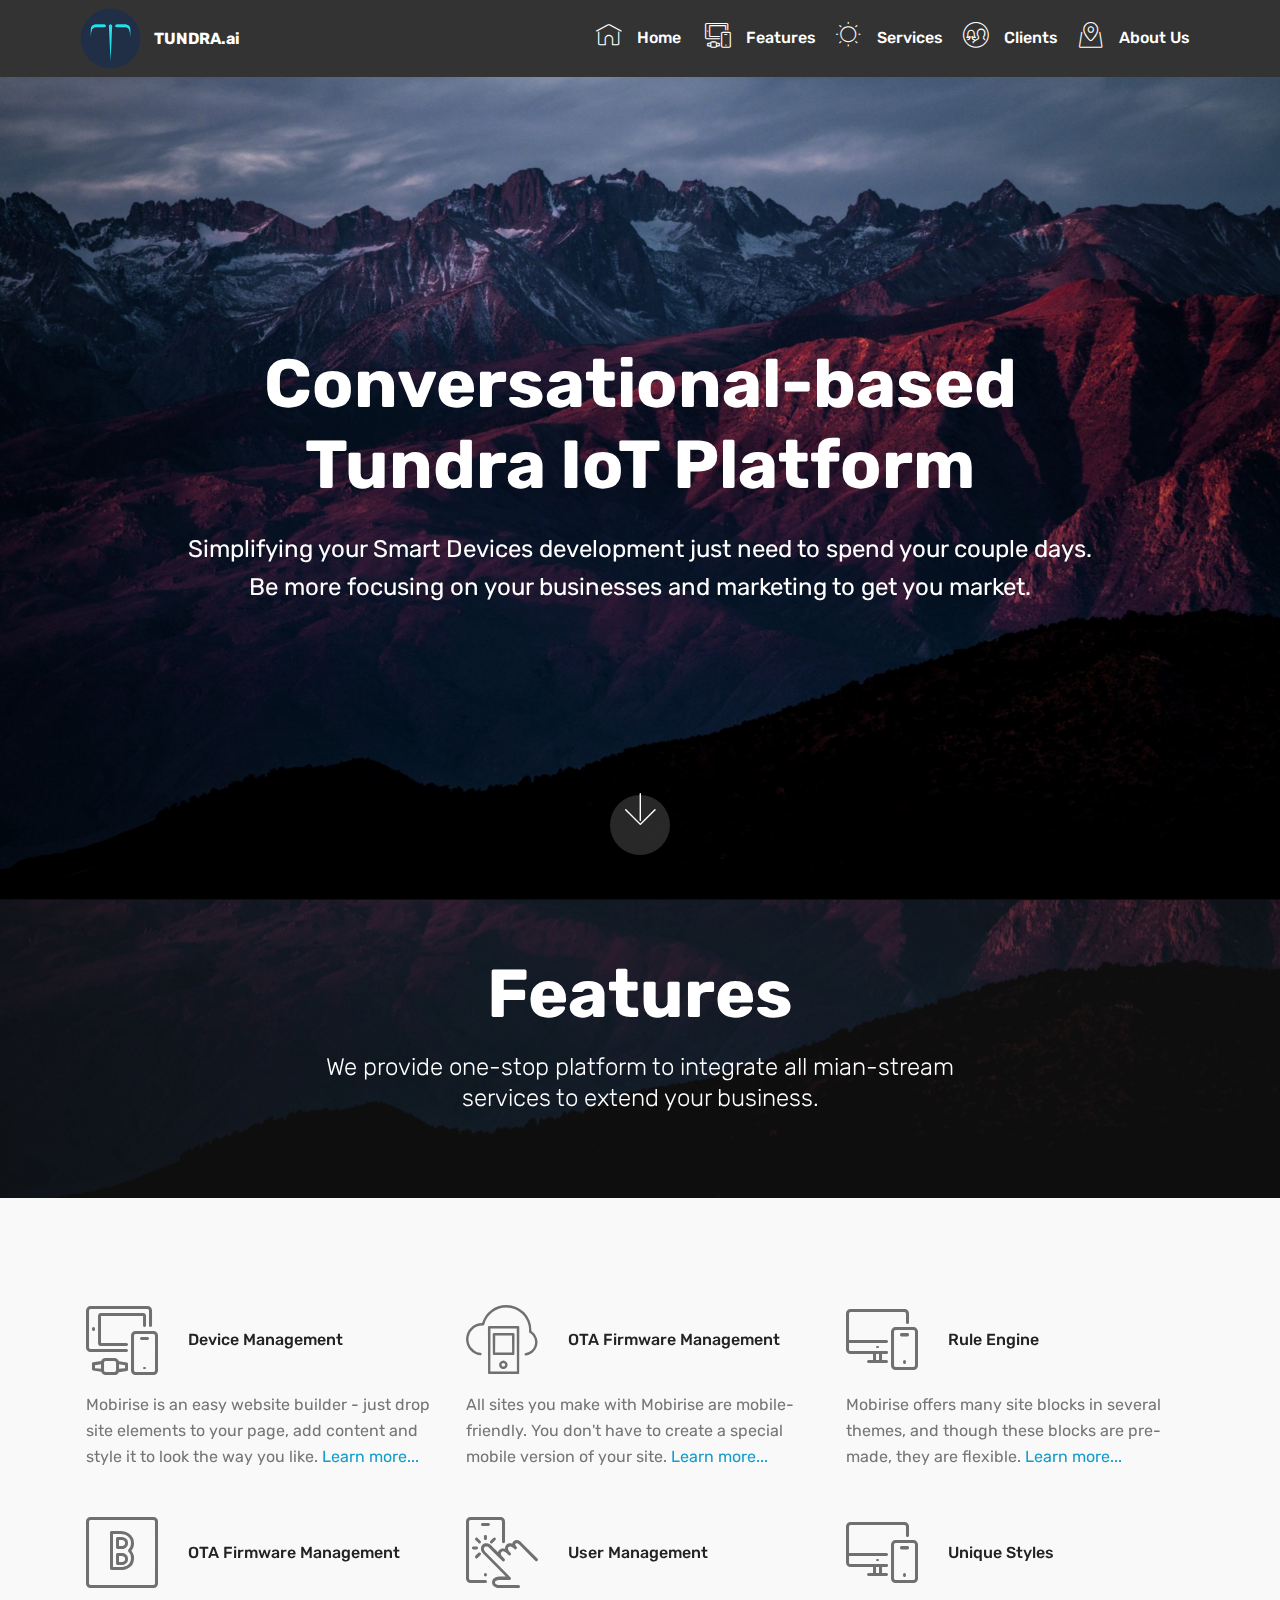
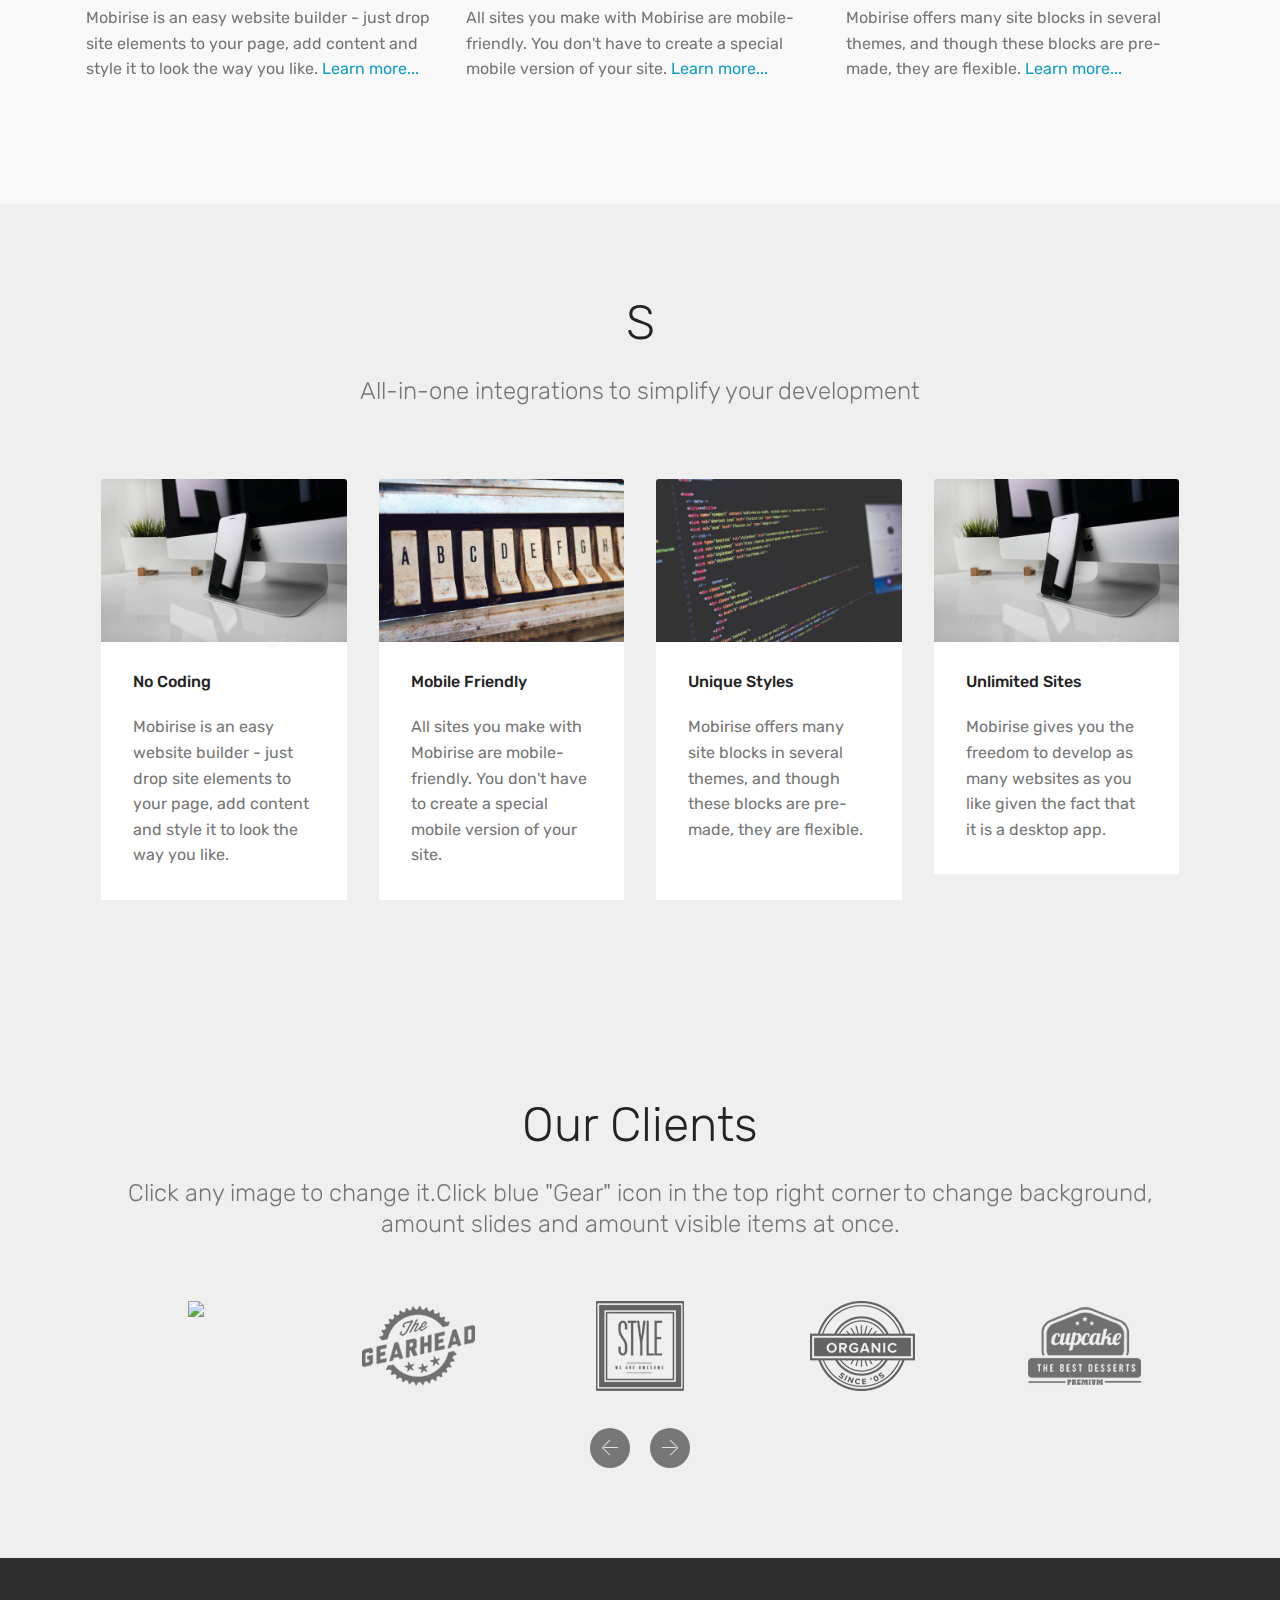
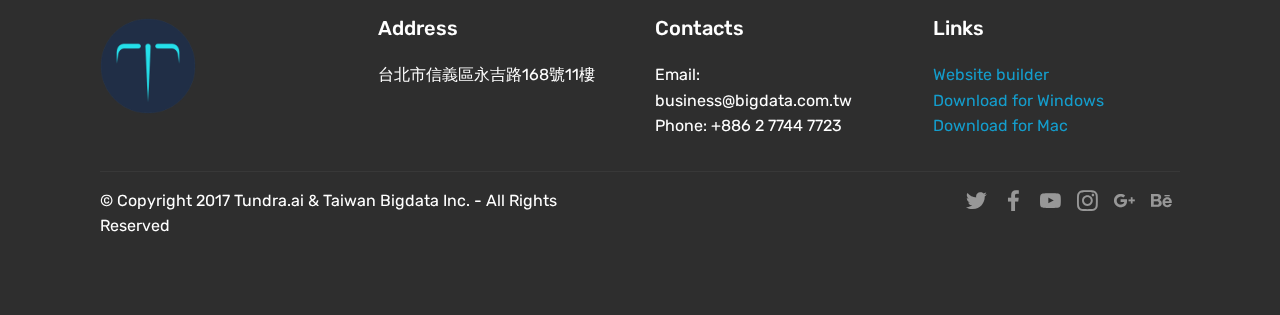
==== index.html @ d33fe500 "create github pages" ====
<!DOCTYPE html>
<html>
<head>
  <!-- Site made with Mobirise Website Builder v4.2.3, https://mobirise.com -->
  <meta charset="UTF-8">
  <meta http-equiv="X-UA-Compatible" content="IE=edge">
  <meta name="generator" content="Mobirise v4.2.3, mobirise.com">
  <meta name="viewport" content="width=device-width, initial-scale=1">
  <link rel="shortcut icon" href="assets/images/logo-480x480.png" type="image/x-icon">
  <meta name="description" content="">
  <title>Tundra.ai</title>
  <link rel="stylesheet" href="assets/icons-mind/style.css">
  <link rel="stylesheet" href="assets/web/assets/mobirise-icons/mobirise-icons.css">
  <link rel="stylesheet" href="assets/tether/tether.min.css">
  <link rel="stylesheet" href="assets/bootstrap/css/bootstrap.min.css">
  <link rel="stylesheet" href="assets/bootstrap/css/bootstrap-grid.min.css">
  <link rel="stylesheet" href="assets/bootstrap/css/bootstrap-reboot.min.css">
  <link rel="stylesheet" href="assets/socicon/css/styles.css">
  <link rel="stylesheet" href="assets/dropdown/css/style.css">
  <link rel="stylesheet" href="assets/theme/css/style.css">
  <link rel="stylesheet" href="assets/mobirise/css/mbr-additional.css" type="text/css">
  
  
  
</head>
<body>
<section class="menu cid-qtC9XromD6" once="menu" id="menu1-g" data-rv-view="102">

    

    <nav class="navbar navbar-expand beta-menu navbar-dropdown align-items-center navbar-fixed-top navbar-toggleable-sm">
        <button class="navbar-toggler navbar-toggler-right" type="button" data-toggle="collapse" data-target="#navbarSupportedContent" aria-controls="navbarSupportedContent" aria-expanded="false" aria-label="Toggle navigation">
            <div class="hamburger">
                <span></span>
                <span></span>
                <span></span>
                <span></span>
            </div>
        </button>
        <div class="menu-logo">
            <div class="navbar-brand">
                <span class="navbar-logo">
                    <a href="https://tundra.ai">
                         <img src="assets/images/logo-480x480.png" alt="Mobirise" title="" media-simple="true" style="height: 3.8rem;">
                    </a>
                </span>
                <span class="navbar-caption-wrap"><a class="navbar-caption text-white display-4" href="https://mobirise.com">TUNDRA.ai</a></span>
            </div>
        </div>
        <div class="collapse navbar-collapse" id="navbarSupportedContent">
            <ul class="navbar-nav nav-dropdown nav-right" data-app-modern-menu="true"><li class="nav-item">
                    <a class="nav-link link text-white display-4" href="#top">
                        <span class="mbri-home mbr-iconfont mbr-iconfont-btn"></span>&nbsp;Home&nbsp;</a>
                </li>
                <li class="nav-item"><a class="nav-link link text-white display-4" href="index.html#features18-j"><span class="mbri-devices mbr-iconfont mbr-iconfont-btn"></span>&nbsp;Features</a></li><li class="nav-item"><a class="nav-link link text-white display-4" href="index.html#content5-n"><span class="mbri-sun mbr-iconfont mbr-iconfont-btn"></span>&nbsp;Services</a></li><li class="nav-item"><a class="nav-link link text-white display-4" href="index.html#clients-k"><span class="mbri-users mbr-iconfont mbr-iconfont-btn"></span>&nbsp;Clients</a></li><li class="nav-item">
                    <a class="nav-link link text-white display-4" href="https://mobirise.com"><span class="mbri-map-pin mbr-iconfont mbr-iconfont-btn"></span>
                        
                        About Us
                    </a>
                </li></ul>
            
        </div>
    </nav>
</section>

<section class="engine"><a href="https://mobirise.co/m">bootstrap table</a></section><section class="cid-qtC9XsVFHy mbr-fullscreen mbr-parallax-background" id="header2-e" data-rv-view="104">

    

    

    <div class="container align-center">
        <div class="row justify-content-md-center">
            <div class="mbr-white col-md-10">
                <h1 class="mbr-section-title mbr-bold pb-3 mbr-fonts-style display-1"><br>Conversational-based<br>Tundra IoT Platform</h1>
                
                <p class="mbr-text pb-3 mbr-fonts-style display-5">Simplifying your Smart Devices development just need to spend your couple days.<br>Be more focusing on your businesses and marketing to get you market.</p>
                
            </div>
        </div>
    </div>
    <div class="mbr-arrow hidden-sm-down" aria-hidden="true">
        <a href="#next">
            <i class="mbri-down mbr-iconfont"></i>
        </a>
    </div>
</section>

<section class="mbr-section content5 cid-qtCjKZbpUf mbr-parallax-background" id="content5-n" data-rv-view="107">

    

    <div class="mbr-overlay" style="opacity: 0.4; background-color: rgb(35, 35, 35);">
    </div>

    <div class="container">
        <div class="media-container-row">
            <div class="title col-12 col-md-8">
                <h2 class="align-center mbr-bold mbr-white pb-3 mbr-fonts-style display-1">
                    Features</h2>
                <h3 class="mbr-section-subtitle align-center mbr-light mbr-white pb-3 mbr-fonts-style display-5">We provide one-stop platform to integrate all mian-stream services to extend your business.</h3>
                
                
            </div>
        </div>
    </div>
</section>

<section class="features10 cid-qtCjEcdOpi" id="features10-m" data-rv-view="110">

    

    
    <div class="container">
        <div class="row justify-content-center">
            <div class="card p-3 col-12 col-md-6 col-lg-4">
                <div class="media mb-3">
                    <div class="card-img align-self-center d-flex">
                        <span class="mbr-iconfont mbri-devices" media-simple="true"></span>
                    </div>
                    <h4 class="card-title media-body py-3 mbr-fonts-style display-7">
                        Device Management</h4>
                </div>
                <div class="card-box">
                    <p class="mbr-text mbr-fonts-style display-7">
                       Mobirise is an easy website builder - just drop site elements to your page, add content and style it to look the way you like. <a href="http://mobirise.com">Learn more...</a>
                    </p>
                </div>
            </div>

            <div class="card p-3 col-12 col-md-6 col-lg-4">
                <div class="media mb-3">
                    <div class="card-img align-self-center d-flex">
                        <span class="mbr-iconfont imind-cloud-smartphone" media-simple="true"></span>
                    </div>
                    <h4 class="card-title media-body py-3 mbr-fonts-style display-7">
                        OTA Firmware Management</h4>
                </div>
                <div class="card-box">
                    <p class="mbr-text mbr-fonts-style display-7">
                       All sites you make with Mobirise are mobile-friendly. You don't have to create a special mobile version of your site. <a href="http://mobirise.com">Learn more...</a>
                    </p>
                </div>
            </div>

            <div class="card p-3 col-12 col-md-6 col-lg-4">
                <div class="media mb-3">
                    <div class="card-img align-self-center d-flex">
                        <span class="mbri-responsive mbr-iconfont" media-simple="true"></span>
                    </div>
                    <h4 class="card-title media-body py-3 mbr-fonts-style display-7">Rule Engine</h4>
                </div>
                <div class="card-box">
                    <p class="mbr-text mbr-fonts-style display-7">
                       Mobirise offers many site blocks in several themes, and though these blocks are pre-made, they are flexible. <a href="http://mobirise.com">Learn more...</a>
                    </p>
                </div>
            </div>

            
        </div>
    </div>
</section>

<section class="features10 cid-qtCjALQSgZ" id="features10-l" data-rv-view="113">

    

    
    <div class="container">
        <div class="row justify-content-center">
            <div class="card p-3 col-12 col-md-6 col-lg-4">
                <div class="media mb-3">
                    <div class="card-img align-self-center d-flex">
                        <span class="mbri-bootstrap mbr-iconfont" media-simple="true"></span>
                    </div>
                    <h4 class="card-title media-body py-3 mbr-fonts-style display-7">OTA Firmware Management</h4>
                </div>
                <div class="card-box">
                    <p class="mbr-text mbr-fonts-style display-7">
                       Mobirise is an easy website builder - just drop site elements to your page, add content and style it to look the way you like. <a href="http://mobirise.com">Learn more...</a>
                    </p>
                </div>
            </div>

            <div class="card p-3 col-12 col-md-6 col-lg-4">
                <div class="media mb-3">
                    <div class="card-img align-self-center d-flex">
                        <span class="mbri-touch mbr-iconfont" media-simple="true"></span>
                    </div>
                    <h4 class="card-title media-body py-3 mbr-fonts-style display-7">User Management</h4>
                </div>
                <div class="card-box">
                    <p class="mbr-text mbr-fonts-style display-7">
                       All sites you make with Mobirise are mobile-friendly. You don't have to create a special mobile version of your site. <a href="http://mobirise.com">Learn more...</a>
                    </p>
                </div>
            </div>

            <div class="card p-3 col-12 col-md-6 col-lg-4">
                <div class="media mb-3">
                    <div class="card-img align-self-center d-flex">
                        <span class="mbri-responsive mbr-iconfont" media-simple="true"></span>
                    </div>
                    <h4 class="card-title media-body py-3 mbr-fonts-style display-7">
                        Unique Styles
                    </h4>
                </div>
                <div class="card-box">
                    <p class="mbr-text mbr-fonts-style display-7">
                       Mobirise offers many site blocks in several themes, and though these blocks are pre-made, they are flexible. <a href="http://mobirise.com">Learn more...</a>
                    </p>
                </div>
            </div>

            
        </div>
    </div>
</section>

<section class="features18 popup-btn-cards cid-qtCcIbPW1Y" id="features18-j" data-rv-view="116">

    

    
    <div class="container">
        <h2 class="mbr-section-title pb-3 align-center mbr-fonts-style display-2">S</h2>
        <h3 class="mbr-section-subtitle display-5 align-center mbr-fonts-style mbr-light">
            All-in-one integrations to simplify your development</h3>
        <div class="media-container-row pt-5 ">
            <div class="card p-3 col-12 col-md-6 col-lg-3">
                <div class="card-wrapper ">
                    <div class="card-img">
                        <div class="mbr-overlay"></div>
                        <div class="mbr-section-btn text-center"><a href="https://mobirise.com" class="btn btn-primary display-4">
                                Learn More
                            </a></div>
                        <img src="assets/images/01.jpg" alt="Mobirise" media-simple="true">
                    </div>
                    <div class="card-box">
                        <h4 class="card-title mbr-fonts-style display-7">
                            No Coding
                        </h4>
                        <p class="mbr-text mbr-fonts-style align-left display-7">
                            Mobirise is an easy website builder - just drop site elements to your page, add content and style it to look the way you like.
                        </p>
                    </div>
                </div>
            </div>
            <div class="card p-3 col-12 col-md-6 col-lg-3">
                <div class="card-wrapper">
                    <div class="card-img">
                        <div class="mbr-overlay"></div>
                        <div class="mbr-section-btn text-center"><a href="https://mobirise.com" class="btn btn-primary display-4">
                                Learn More
                            </a></div>
                        <img src="assets/images/02.jpg" alt="Mobirise" media-simple="true">
                    </div>
                    <div class="card-box">
                        <h4 class="card-title mbr-fonts-style display-7">
                            Mobile Friendly
                        </h4>
                        <p class="mbr-text mbr-fonts-style display-7">
                           All sites you make with Mobirise are mobile-friendly. You don't have to create a special mobile version of your site.
                        </p>
                    </div>
                </div>
            </div>

            <div class="card p-3 col-12 col-md-6 col-lg-3">
                <div class="card-wrapper">
                    <div class="card-img">
                        <div class="mbr-overlay"></div>
                        <div class="mbr-section-btn text-center"><a href="https://mobirise.com" class="btn btn-primary display-4">
                                Learn More
                            </a></div>
                        <img src="assets/images/03.jpg" alt="Mobirise" media-simple="true">
                    </div>
                    <div class="card-box">
                        <h4 class="card-title mbr-fonts-style display-7">
                            Unique Styles
                        </h4>
                        <p class="mbr-text mbr-fonts-style display-7">
                            Mobirise offers many site blocks in several themes, and though these blocks are pre-made, they are flexible.<br><br>
                        </p>
                    </div>
                </div>
            </div>

            <div class="card p-3 col-12 col-md-6 col-lg-3">
                <div class="card-wrapper">
                    <div class="card-img">
                        <div class="mbr-overlay"></div>
                        <div class="mbr-section-btn text-center">
                            <a href="https://mobirise.com" class="btn btn-primary display-4">
                                Learn More
                            </a>
                        </div>
                        <img src="assets/images/01.jpg" alt="Mobirise" media-simple="true">
                    </div>
                    <div class="card-box">
                        <h4 class="card-title mbr-fonts-style display-7">
                            Unlimited Sites
                        </h4>
                        <p class="mbr-text mbr-fonts-style display-7">
                           Mobirise gives you the freedom to develop as many websites as you like given the fact that it is a desktop app.
                        </p>
                    </div>
                </div>
            </div>
        </div>
    </div>
</section>

<section class="clients cid-qtCjoXbrBL" id="clients-k" data-rv-view="119">
      

    
        <div class="container mb-5">
            <div class="media-container-row">
                <div class="col-12 align-center">
                    <h2 class="mbr-section-title pb-3 mbr-fonts-style display-2">
                        Our Clients
                    </h2>
                    <h3 class="mbr-section-subtitle mbr-light mbr-fonts-style display-5">
                        Click any image to change it.Click blue "Gear" icon in the top right corner to change background, amount slides and amount visible items at once.
                    </h3>
                </div>
            </div>
        </div>

    <div class="container">
        <div class="carousel slide" data-ride="carousel" role="listbox">
            <div class="carousel-inner" data-visible="5">
                
                
                
                
                
            <div class="carousel-item ">
                    <div class="media-container-row">
                        <div class="col-md-12">
                            <div class="wrap-img ">
                                <img src="assets/images/1.png" class="img-responsive clients-img" media-simple="true">
                            </div>
                        </div>
                    </div>
                </div><div class="carousel-item ">
                    <div class="media-container-row">
                        <div class="col-md-12">
                            <div class="wrap-img ">
                                <img src="assets/images/2.png" class="img-responsive clients-img" media-simple="true">
                            </div>
                        </div>
                    </div>
                </div><div class="carousel-item ">
                    <div class="media-container-row">
                        <div class="col-md-12">
                            <div class="wrap-img ">
                                <img src="assets/images/3.png" class="img-responsive clients-img" media-simple="true">
                            </div>
                        </div>
                    </div>
                </div><div class="carousel-item ">
                    <div class="media-container-row">
                        <div class="col-md-12">
                            <div class="wrap-img ">
                                <img src="assets/images/4.png" class="img-responsive clients-img" media-simple="true">
                            </div>
                        </div>
                    </div>
                </div><div class="carousel-item ">
                    <div class="media-container-row">
                        <div class="col-md-12">
                            <div class="wrap-img ">
                                <img src="assets/images/5.png" class="img-responsive clients-img" media-simple="true">
                            </div>
                        </div>
                    </div>
                </div></div>
            <div class="carousel-controls">
                <a data-app-prevent-settings="" class="carousel-control carousel-control-prev" role="button" data-slide="prev">
                    <span aria-hidden="true" class="mbri-left mbr-iconfont"></span>
                    <span class="sr-only">Previous</span>
                </a>
                <a data-app-prevent-settings="" class="carousel-control carousel-control-next" role="button" data-slide="next">
                    <span aria-hidden="true" class="mbri-right mbr-iconfont"></span>
                    <span class="sr-only">Next</span>
                </a>
            </div>
        </div>
    </div>
</section>

<section class="cid-qtC9XtGzeD" id="footer1-f" data-rv-view="133">

    

    

    <div class="container">
        <div class="media-container-row content text-white">
            <div class="col-12 col-md-3">
                <div class="media-wrap">
                    <a href="https://mobirise.com/">
                        <img src="assets/images/logo-480x480.png" alt="Mobirise" title="" media-simple="true">
                    </a>
                </div>
            </div>
            <div class="col-12 col-md-3 mbr-fonts-style display-7">
                <h5 class="pb-3">
                    Address
                </h5>
                <p class="mbr-text">台北市信義區永吉路168號11樓</p>
            </div>
            <div class="col-12 col-md-3 mbr-fonts-style display-7">
                <h5 class="pb-3">
                    Contacts
                </h5>
                <p class="mbr-text">
                    Email: business@bigdata.com.tw&nbsp;<br>Phone: +886 2 7744 7723&nbsp;<br></p>
            </div>
            <div class="col-12 col-md-3 mbr-fonts-style display-7">
                <h5 class="pb-3">
                    Links
                </h5>
                <p class="mbr-text">
                    <a class="text-primary" href="https://mobirise.com/">Website builder</a>
                    <br><a class="text-primary" href="https://mobirise.com/mobirise-free-win.zip">Download for Windows</a>
                    <br><a class="text-primary" href="https://mobirise.com/mobirise-free-mac.zip">Download for Mac</a>
                </p>
            </div>
        </div>
        <div class="footer-lower">
            <div class="media-container-row">
                <div class="col-sm-12">
                    <hr>
                </div>
            </div>
            <div class="media-container-row mbr-white">
                <div class="col-sm-6 copyright">
                    <p class="mbr-text mbr-fonts-style display-7">
                        © Copyright 2017 Tundra.ai &amp; Taiwan Bigdata Inc. - All Rights Reserved
                    </p>
                </div>
                <div class="col-md-6">
                    <div class="social-list align-right">
                        <div class="soc-item">
                            <a href="https://twitter.com/mobirise" target="_blank">
                                <span class="socicon-twitter socicon mbr-iconfont mbr-iconfont-social" media-simple="true"></span>
                            </a>
                        </div>
                        <div class="soc-item">
                            <a href="https://www.facebook.com/pages/Mobirise/1616226671953247" target="_blank">
                                <span class="socicon-facebook socicon mbr-iconfont mbr-iconfont-social" media-simple="true"></span>
                            </a>
                        </div>
                        <div class="soc-item">
                            <a href="https://www.youtube.com/c/mobirise" target="_blank">
                                <span class="socicon-youtube socicon mbr-iconfont mbr-iconfont-social" media-simple="true"></span>
                            </a>
                        </div>
                        <div class="soc-item">
                            <a href="https://instagram.com/mobirise" target="_blank">
                                <span class="socicon-instagram socicon mbr-iconfont mbr-iconfont-social" media-simple="true"></span>
                            </a>
                        </div>
                        <div class="soc-item">
                            <a href="https://plus.google.com/u/0/+Mobirise" target="_blank">
                                <span class="socicon-googleplus socicon mbr-iconfont mbr-iconfont-social" media-simple="true"></span>
                            </a>
                        </div>
                        <div class="soc-item">
                            <a href="https://www.behance.net/Mobirise" target="_blank">
                                <span class="socicon-behance socicon mbr-iconfont mbr-iconfont-social" media-simple="true"></span>
                            </a>
                        </div>
                    </div>
                </div>
            </div>
        </div>
    </div>
</section>


  <script src="assets/web/assets/jquery/jquery.min.js"></script>
  <script src="assets/popper/popper.min.js"></script>
  <script src="assets/tether/tether.min.js"></script>
  <script src="assets/bootstrap/js/bootstrap.min.js"></script>
  <script src="assets/touch-swipe/jquery.touch-swipe.min.js"></script>
  <script src="assets/jarallax/jarallax.min.js"></script>
  <script src="assets/bootstrap-carousel-swipe/bootstrap-carousel-swipe.js"></script>
  <script src="assets/smooth-scroll/smooth-scroll.js"></script>
  <script src="assets/dropdown/js/script.min.js"></script>
  <script src="assets/theme/js/script.js"></script>
  
  
</body>
</html>
---- assets/icons-mind/style.css ----
@font-face {
	font-family: 'iconsMind';
	src:url('fonts/icon-mind.eot?-rdmvgc');
	src:url('fonts/icons-mind.eot?#iefix-rdmvgc') format('embedded-opentype'),
		url('fonts/icons-mind.woff?-rdmvgc') format('woff'),
		url('fonts/icons-mind.ttf?-rdmvgc') format('truetype'),
		url('fonts/icons-mind.svg?-rdmvgc#icons-mind') format('svg');
	font-weight: normal;
	font-style: normal;
}

[class^="imind-"], [class*=" imind-"] {
	font-family: 'iconsMind' !important;
	speak: none;
	font-style: normal;
	font-weight: normal;
	font-variant: normal;
	text-transform: none;
	line-height: 1;

	/* Better Font Rendering =========== */
	-webkit-font-smoothing: antialiased;
	-moz-osx-font-smoothing: grayscale;
}

.imind-a-z:before {
	content: "\e600";
}
.imind-aa:before {
	content: "\e601";
}
.imind-add-bag:before {
	content: "\e602";
}
.imind-add-basket:before {
	content: "\e603";
}
.imind-add-cart:before {
	content: "\e604";
}
.imind-add-file:before {
	content: "\e605";
}
.imind-add-spaceafterparagraph:before {
	content: "\e606";
}
.imind-add-spacebeforeparagraph:before {
	content: "\e607";
}
.imind-add-user:before {
	content: "\e608";
}
.imind-add-userstar:before {
	content: "\e609";
}
.imind-add-window:before {
	content: "\e60a";
}
.imind-add:before {
	content: "\e60b";
}
.imind-address-book:before {
	content: "\e60c";
}
.imind-address-book2:before {
	content: "\e60d";
}
.imind-administrator:before {
	content: "\e60e";
}
.imind-aerobics-2:before {
	content: "\e60f";
}
.imind-aerobics-3:before {
	content: "\e610";
}
.imind-aerobics:before {
	content: "\e611";
}
.imind-affiliate:before {
	content: "\e612";
}
.imind-aim:before {
	content: "\e613";
}
.imind-air-balloon:before {
	content: "\e614";
}
.imind-airbrush:before {
	content: "\e615";
}
.imind-airship:before {
	content: "\e616";
}
.imind-alarm-clock:before {
	content: "\e617";
}
.imind-alarm-clock2:before {
	content: "\e618";
}
.imind-alarm:before {
	content: "\e619";
}
.imind-alien-2:before {
	content: "\e61a";
}
.imind-alien:before {
	content: "\e61b";
}
.imind-aligator:before {
	content: "\e61c";
}
.imind-align-center:before {
	content: "\e61d";
}
.imind-align-justifyall:before {
	content: "\e61e";
}
.imind-align-justifycenter:before {
	content: "\e61f";
}
.imind-align-justifyleft:before {
	content: "\e620";
}
.imind-align-justifyright:before {
	content: "\e621";
}
.imind-align-left:before {
	content: "\e622";
}
.imind-align-right:before {
	content: "\e623";
}
.imind-alpha:before {
	content: "\e624";
}
.imind-ambulance:before {
	content: "\e625";
}
.imind-amx:before {
	content: "\e626";
}
.imind-anchor-2:before {
	content: "\e627";
}
.imind-anchor:before {
	content: "\e628";
}
.imind-android-store:before {
	content: "\e629";
}
.imind-android:before {
	content: "\e62a";
}
.imind-angel-smiley:before {
	content: "\e62b";
}
.imind-angel:before {
	content: "\e62c";
}
.imind-angry:before {
	content: "\e62d";
}
.imind-apple-bite:before {
	content: "\e62e";
}
.imind-apple-store:before {
	content: "\e62f";
}
.imind-apple:before {
	content: "\e630";
}
.imind-approved-window:before {
	content: "\e631";
}
.imind-aquarius-2:before {
	content: "\e632";
}
.imind-aquarius:before {
	content: "\e633";
}
.imind-archery-2:before {
	content: "\e634";
}
.imind-archery:before {
	content: "\e635";
}
.imind-argentina:before {
	content: "\e636";
}
.imind-aries-2:before {
	content: "\e637";
}
.imind-aries:before {
	content: "\e638";
}
.imind-army-key:before {
	content: "\e639";
}
.imind-arrow-around:before {
	content: "\e63a";
}
.imind-arrow-back3:before {
	content: "\e63b";
}
.imind-arrow-back:before {
	content: "\e63c";
}
.imind-arrow-back2:before {
	content: "\e63d";
}
.imind-arrow-barrier:before {
	content: "\e63e";
}
.imind-arrow-circle:before {
	content: "\e63f";
}
.imind-arrow-cross:before {
	content: "\e640";
}
.imind-arrow-down:before {
	content: "\e641";
}
.imind-arrow-down2:before {
	content: "\e642";
}
.imind-arrow-down3:before {
	content: "\e643";
}
.imind-arrow-downincircle:before {
	content: "\e644";
}
.imind-arrow-fork:before {
	content: "\e645";
}
.imind-arrow-forward:before {
	content: "\e646";
}
.imind-arrow-forward2:before {
	content: "\e647";
}
.imind-arrow-from:before {
	content: "\e648";
}
.imind-arrow-inside:before {
	content: "\e649";
}
.imind-arrow-inside45:before {
	content: "\e64a";
}
.imind-arrow-insidegap:before {
	content: "\e64b";
}
.imind-arrow-insidegap45:before {
	content: "\e64c";
}
.imind-arrow-into:before {
	content: "\e64d";
}
.imind-arrow-join:before {
	content: "\e64e";
}
.imind-arrow-junction:before {
	content: "\e64f";
}
.imind-arrow-left:before {
	content: "\e650";
}
.imind-arrow-left2:before {
	content: "\e651";
}
.imind-arrow-leftincircle:before {
	content: "\e652";
}
.imind-arrow-loop:before {
	content: "\e653";
}
.imind-arrow-merge:before {
	content: "\e654";
}
.imind-arrow-mix:before {
	content: "\e655";
}
.imind-arrow-next:before {
	content: "\e656";
}
.imind-arrow-outleft:before {
	content: "\e657";
}
.imind-arrow-outright:before {
	content: "\e658";
}
.imind-arrow-outside:before {
	content: "\e659";
}
.imind-arrow-outside45:before {
	content: "\e65a";
}
.imind-arrow-outsidegap:before {
	content: "\e65b";
}
.imind-arrow-outsidegap45:before {
	content: "\e65c";
}
.imind-arrow-over:before {
	content: "\e65d";
}
.imind-arrow-refresh:before {
	content: "\e65e";
}
.imind-arrow-refresh2:before {
	content: "\e65f";
}
.imind-arrow-right:before {
	content: "\e660";
}
.imind-arrow-right2:before {
	content: "\e661";
}
.imind-arrow-rightincircle:before {
	content: "\e662";
}
.imind-arrow-shuffle:before {
	content: "\e663";
}
.imind-arrow-squiggly:before {
	content: "\e664";
}
.imind-arrow-through:before {
	content: "\e665";
}
.imind-arrow-to:before {
	content: "\e666";
}
.imind-arrow-turnleft:before {
	content: "\e667";
}
.imind-arrow-turnright:before {
	content: "\e668";
}
.imind-arrow-up:before {
	content: "\e669";
}
.imind-arrow-up2:before {
	content: "\e66a";
}
.imind-arrow-up3:before {
	content: "\e66b";
}
.imind-arrow-upincircle:before {
	content: "\e66c";
}
.imind-arrow-xleft:before {
	content: "\e66d";
}
.imind-arrow-xright:before {
	content: "\e66e";
}
.imind-ask:before {
	content: "\e66f";
}
.imind-assistant:before {
	content: "\e670";
}
.imind-astronaut:before {
	content: "\e671";
}
.imind-at-sign:before {
	content: "\e672";
}
.imind-atm:before {
	content: "\e673";
}
.imind-atom:before {
	content: "\e674";
}
.imind-audio:before {
	content: "\e675";
}
.imind-auto-flash:before {
	content: "\e676";
}
.imind-autumn:before {
	content: "\e677";
}
.imind-baby-clothes:before {
	content: "\e678";
}
.imind-baby-clothes2:before {
	content: "\e679";
}
.imind-baby-cry:before {
	content: "\e67a";
}
.imind-baby:before {
	content: "\e67b";
}
.imind-back2:before {
	content: "\e67c";
}
.imind-back-media:before {
	content: "\e67d";
}
.imind-back-music:before {
	content: "\e67e";
}
.imind-back:before {
	content: "\e67f";
}
.imind-background:before {
	content: "\e680";
}
.imind-bacteria:before {
	content: "\e681";
}
.imind-bag-coins:before {
	content: "\e682";
}
.imind-bag-items:before {
	content: "\e683";
}
.imind-bag-quantity:before {
	content: "\e684";
}
.imind-bag:before {
	content: "\e685";
}
.imind-bakelite:before {
	content: "\e686";
}
.imind-ballet-shoes:before {
	content: "\e687";
}
.imind-balloon:before {
	content: "\e688";
}
.imind-banana:before {
	content: "\e689";
}
.imind-band-aid:before {
	content: "\e68a";
}
.imind-bank:before {
	content: "\e68b";
}
.imind-bar-chart:before {
	content: "\e68c";
}
.imind-bar-chart2:before {
	content: "\e68d";
}
.imind-bar-chart3:before {
	content: "\e68e";
}
.imind-bar-chart4:before {
	content: "\e68f";
}
.imind-bar-chart5:before {
	content: "\e690";
}
.imind-bar-code:before {
	content: "\e691";
}
.imind-barricade-2:before {
	content: "\e692";
}
.imind-barricade:before {
	content: "\e693";
}
.imind-baseball:before {
	content: "\e694";
}
.imind-basket-ball:before {
	content: "\e695";
}
.imind-basket-coins:before {
	content: "\e696";
}
.imind-basket-items:before {
	content: "\e697";
}
.imind-basket-quantity:before {
	content: "\e698";
}
.imind-bat-2:before {
	content: "\e699";
}
.imind-bat:before {
	content: "\e69a";
}
.imind-bathrobe:before {
	content: "\e69b";
}
.imind-batman-mask:before {
	content: "\e69c";
}
.imind-battery-0:before {
	content: "\e69d";
}
.imind-battery-25:before {
	content: "\e69e";
}
.imind-battery-50:before {
	content: "\e69f";
}
.imind-battery-75:before {
	content: "\e6a0";
}
.imind-battery-100:before {
	content: "\e6a1";
}
.imind-battery-charge:before {
	content: "\e6a2";
}
.imind-bear:before {
	content: "\e6a3";
}
.imind-beard-2:before {
	content: "\e6a4";
}
.imind-beard-3:before {
	content: "\e6a5";
}
.imind-beard:before {
	content: "\e6a6";
}
.imind-bebo:before {
	content: "\e6a7";
}
.imind-bee:before {
	content: "\e6a8";
}
.imind-beer-glass:before {
	content: "\e6a9";
}
.imind-beer:before {
	content: "\e6aa";
}
.imind-bell-2:before {
	content: "\e6ab";
}
.imind-bell:before {
	content: "\e6ac";
}
.imind-belt-2:before {
	content: "\e6ad";
}
.imind-belt-3:before {
	content: "\e6ae";
}
.imind-belt:before {
	content: "\e6af";
}
.imind-berlin-tower:before {
	content: "\e6b0";
}
.imind-beta:before {
	content: "\e6b1";
}
.imind-betvibes:before {
	content: "\e6b2";
}
.imind-bicycle-2:before {
	content: "\e6b3";
}
.imind-bicycle-3:before {
	content: "\e6b4";
}
.imind-bicycle:before {
	content: "\e6b5";
}
.imind-big-bang:before {
	content: "\e6b6";
}
.imind-big-data:before {
	content: "\e6b7";
}
.imind-bike-helmet:before {
	content: "\e6b8";
}
.imind-bikini:before {
	content: "\e6b9";
}
.imind-bilk-bottle2:before {
	content: "\e6ba";
}
.imind-billing:before {
	content: "\e6bb";
}
.imind-bing:before {
	content: "\e6bc";
}
.imind-binocular:before {
	content: "\e6bd";
}
.imind-bio-hazard:before {
	content: "\e6be";
}
.imind-biotech:before {
	content: "\e6bf";
}
.imind-bird-deliveringletter:before {
	content: "\e6c0";
}
.imind-bird:before {
	content: "\e6c1";
}
.imind-birthday-cake:before {
	content: "\e6c2";
}
.imind-bisexual:before {
	content: "\e6c3";
}
.imind-bishop:before {
	content: "\e6c4";
}
.imind-bitcoin:before {
	content: "\e6c5";
}
.imind-black-cat:before {
	content: "\e6c6";
}
.imind-blackboard:before {
	content: "\e6c7";
}
.imind-blinklist:before {
	content: "\e6c8";
}
.imind-block-cloud:before {
	content: "\e6c9";
}
.imind-block-window:before {
	content: "\e6ca";
}
.imind-blogger:before {
	content: "\e6cb";
}
.imind-blood:before {
	content: "\e6cc";
}
.imind-blouse:before {
	content: "\e6cd";
}
.imind-blueprint:before {
	content: "\e6ce";
}
.imind-board:before {
	content: "\e6cf";
}
.imind-bodybuilding:before {
	content: "\e6d0";
}
.imind-bold-text:before {
	content: "\e6d1";
}
.imind-bone:before {
	content: "\e6d2";
}
.imind-bones:before {
	content: "\e6d3";
}
.imind-book:before {
	content: "\e6d4";
}
.imind-bookmark:before {
	content: "\e6d5";
}
.imind-books-2:before {
	content: "\e6d6";
}
.imind-books:before {
	content: "\e6d7";
}
.imind-boom:before {
	content: "\e6d8";
}
.imind-boot-2:before {
	content: "\e6d9";
}
.imind-boot:before {
	content: "\e6da";
}
.imind-bottom-totop:before {
	content: "\e6db";
}
.imind-bow-2:before {
	content: "\e6dc";
}
.imind-bow-3:before {
	content: "\e6dd";
}
.imind-bow-4:before {
	content: "\e6de";
}
.imind-bow-5:before {
	content: "\e6df";
}
.imind-bow-6:before {
	content: "\e6e0";
}
.imind-bow:before {
	content: "\e6e1";
}
.imind-bowling-2:before {
	content: "\e6e2";
}
.imind-bowling:before {
	content: "\e6e3";
}
.imind-box2:before {
	content: "\e6e4";
}
.imind-box-close:before {
	content: "\e6e5";
}
.imind-box-full:before {
	content: "\e6e6";
}
.imind-box-open:before {
	content: "\e6e7";
}
.imind-box-withfolders:before {
	content: "\e6e8";
}
.imind-box:before {
	content: "\e6e9";
}
.imind-boy:before {
	content: "\e6ea";
}
.imind-bra:before {
	content: "\e6eb";
}
.imind-brain-2:before {
	content: "\e6ec";
}
.imind-brain-3:before {
	content: "\e6ed";
}
.imind-brain:before {
	content: "\e6ee";
}
.imind-brazil:before {
	content: "\e6ef";
}
.imind-bread-2:before {
	content: "\e6f0";
}
.imind-bread:before {
	content: "\e6f1";
}
.imind-bridge:before {
	content: "\e6f2";
}
.imind-brightkite:before {
	content: "\e6f3";
}
.imind-broke-link2:before {
	content: "\e6f4";
}
.imind-broken-link:before {
	content: "\e6f5";
}
.imind-broom:before {
	content: "\e6f6";
}
.imind-brush:before {
	content: "\e6f7";
}
.imind-bucket:before {
	content: "\e6f8";
}
.imind-bug:before {
	content: "\e6f9";
}
.imind-building:before {
	content: "\e6fa";
}
.imind-bulleted-list:before {
	content: "\e6fb";
}
.imind-bus-2:before {
	content: "\e6fc";
}
.imind-bus:before {
	content: "\e6fd";
}
.imind-business-man:before {
	content: "\e6fe";
}
.imind-business-manwoman:before {
	content: "\e6ff";
}
.imind-business-mens:before {
	content: "\e700";
}
.imind-business-woman:before {
	content: "\e701";
}
.imind-butterfly:before {
	content: "\e702";
}
.imind-button:before {
	content: "\e703";
}
.imind-cable-car:before {
	content: "\e704";
}
.imind-cake:before {
	content: "\e705";
}
.imind-calculator-2:before {
	content: "\e706";
}
.imind-calculator-3:before {
	content: "\e707";
}
.imind-calculator:before {
	content: "\e708";
}
.imind-calendar-2:before {
	content: "\e709";
}
.imind-calendar-3:before {
	content: "\e70a";
}
.imind-calendar-4:before {
	content: "\e70b";
}
.imind-calendar-clock:before {
	content: "\e70c";
}
.imind-calendar:before {
	content: "\e70d";
}
.imind-camel:before {
	content: "\e70e";
}
.imind-camera-2:before {
	content: "\e70f";
}
.imind-camera-3:before {
	content: "\e710";
}
.imind-camera-4:before {
	content: "\e711";
}
.imind-camera-5:before {
	content: "\e712";
}
.imind-camera-back:before {
	content: "\e713";
}
.imind-camera:before {
	content: "\e714";
}
.imind-can-2:before {
	content: "\e715";
}
.imind-can:before {
	content: "\e716";
}
.imind-canada:before {
	content: "\e717";
}
.imind-cancer-2:before {
	content: "\e718";
}
.imind-cancer-3:before {
	content: "\e719";
}
.imind-cancer:before {
	content: "\e71a";
}
.imind-candle:before {
	content: "\e71b";
}
.imind-candy-cane:before {
	content: "\e71c";
}
.imind-candy:before {
	content: "\e71d";
}
.imind-cannon:before {
	content: "\e71e";
}
.imind-cap-2:before {
	content: "\e71f";
}
.imind-cap-3:before {
	content: "\e720";
}
.imind-cap-smiley:before {
	content: "\e721";
}
.imind-cap:before {
	content: "\e722";
}
.imind-capricorn-2:before {
	content: "\e723";
}
.imind-capricorn:before {
	content: "\e724";
}
.imind-car-2:before {
	content: "\e725";
}
.imind-car-3:before {
	content: "\e726";
}
.imind-car-coins:before {
	content: "\e727";
}
.imind-car-items:before {
	content: "\e728";
}
.imind-car-wheel:before {
	content: "\e729";
}
.imind-car:before {
	content: "\e72a";
}
.imind-cardigan:before {
	content: "\e72b";
}
.imind-cardiovascular:before {
	content: "\e72c";
}
.imind-cart-quantity:before {
	content: "\e72d";
}
.imind-casette-tape:before {
	content: "\e72e";
}
.imind-cash-register:before {
	content: "\e72f";
}
.imind-cash-register2:before {
	content: "\e730";
}
.imind-castle:before {
	content: "\e731";
}
.imind-cat:before {
	content: "\e732";
}
.imind-cathedral:before {
	content: "\e733";
}
.imind-cauldron:before {
	content: "\e734";
}
.imind-cd-2:before {
	content: "\e735";
}
.imind-cd-cover:before {
	content: "\e736";
}
.imind-cd:before {
	content: "\e737";
}
.imind-cello:before {
	content: "\e738";
}
.imind-celsius:before {
	content: "\e739";
}
.imind-chacked-flag:before {
	content: "\e73a";
}
.imind-chair:before {
	content: "\e73b";
}
.imind-charger:before {
	content: "\e73c";
}
.imind-check-2:before {
	content: "\e73d";
}
.imind-check:before {
	content: "\e73e";
}
.imind-checked-user:before {
	content: "\e73f";
}
.imind-checkmate:before {
	content: "\e740";
}
.imind-checkout-bag:before {
	content: "\e741";
}
.imind-checkout-basket:before {
	content: "\e742";
}
.imind-checkout:before {
	content: "\e743";
}
.imind-cheese:before {
	content: "\e744";
}
.imind-cheetah:before {
	content: "\e745";
}
.imind-chef-hat:before {
	content: "\e746";
}
.imind-chef-hat2:before {
	content: "\e747";
}
.imind-chef:before {
	content: "\e748";
}
.imind-chemical-2:before {
	content: "\e749";
}
.imind-chemical-3:before {
	content: "\e74a";
}
.imind-chemical-4:before {
	content: "\e74b";
}
.imind-chemical-5:before {
	content: "\e74c";
}
.imind-chemical:before {
	content: "\e74d";
}
.imind-chess-board:before {
	content: "\e74e";
}
.imind-chess:before {
	content: "\e74f";
}
.imind-chicken:before {
	content: "\e750";
}
.imind-chile:before {
	content: "\e751";
}
.imind-chimney:before {
	content: "\e752";
}
.imind-china:before {
	content: "\e753";
}
.imind-chinese-temple:before {
	content: "\e754";
}
.imind-chip:before {
	content: "\e755";
}
.imind-chopsticks-2:before {
	content: "\e756";
}
.imind-chopsticks:before {
	content: "\e757";
}
.imind-christmas-ball:before {
	content: "\e758";
}
.imind-christmas-bell:before {
	content: "\e759";
}
.imind-christmas-candle:before {
	content: "\e75a";
}
.imind-christmas-hat:before {
	content: "\e75b";
}
.imind-christmas-sleigh:before {
	content: "\e75c";
}
.imind-christmas-snowman:before {
	content: "\e75d";
}
.imind-christmas-sock:before {
	content: "\e75e";
}
.imind-christmas-tree:before {
	content: "\e75f";
}
.imind-christmas:before {
	content: "\e760";
}
.imind-chrome:before {
	content: "\e761";
}
.imind-chrysler-building:before {
	content: "\e762";
}
.imind-cinema:before {
	content: "\e763";
}
.imind-circular-point:before {
	content: "\e764";
}
.imind-city-hall:before {
	content: "\e765";
}
.imind-clamp:before {
	content: "\e766";
}
.imind-clapperboard-close:before {
	content: "\e767";
}
.imind-clapperboard-open:before {
	content: "\e768";
}
.imind-claps:before {
	content: "\e769";
}
.imind-clef:before {
	content: "\e76a";
}
.imind-clinic:before {
	content: "\e76b";
}
.imind-clock-2:before {
	content: "\e76c";
}
.imind-clock-3:before {
	content: "\e76d";
}
.imind-clock-4:before {
	content: "\e76e";
}
.imind-clock-back:before {
	content: "\e76f";
}
.imind-clock-forward:before {
	content: "\e770";
}
.imind-clock:before {
	content: "\e771";
}
.imind-close-window:before {
	content: "\e772";
}
.imind-close:before {
	content: "\e773";
}
.imind-clothing-store:before {
	content: "\e774";
}
.imind-cloud--:before {
	content: "\e775";
}
.imind-cloud-:before {
	content: "\e776";
}
.imind-cloud-camera:before {
	content: "\e777";
}
.imind-cloud-computer:before {
	content: "\e778";
}
.imind-cloud-email:before {
	content: "\e779";
}
.imind-cloud-hail:before {
	content: "\e77a";
}
.imind-cloud-laptop:before {
	content: "\e77b";
}
.imind-cloud-lock:before {
	content: "\e77c";
}
.imind-cloud-moon:before {
	content: "\e77d";
}
.imind-cloud-music:before {
	content: "\e77e";
}
.imind-cloud-picture:before {
	content: "\e77f";
}
.imind-cloud-rain:before {
	content: "\e780";
}
.imind-cloud-remove:before {
	content: "\e781";
}
.imind-cloud-secure:before {
	content: "\e782";
}
.imind-cloud-settings:before {
	content: "\e783";
}
.imind-cloud-smartphone:before {
	content: "\e784";
}
.imind-cloud-snow:before {
	content: "\e785";
}
.imind-cloud-sun:before {
	content: "\e786";
}
.imind-cloud-tablet:before {
	content: "\e787";
}
.imind-cloud-video:before {
	content: "\e788";
}
.imind-cloud-weather:before {
	content: "\e789";
}
.imind-cloud:before {
	content: "\e78a";
}
.imind-clouds-weather:before {
	content: "\e78b";
}
.imind-clouds:before {
	content: "\e78c";
}
.imind-clown:before {
	content: "\e78d";
}
.imind-cmyk:before {
	content: "\e78e";
}
.imind-coat:before {
	content: "\e78f";
}
.imind-cocktail:before {
	content: "\e790";
}
.imind-coconut:before {
	content: "\e791";
}
.imind-code-window:before {
	content: "\e792";
}
.imind-coding:before {
	content: "\e793";
}
.imind-coffee-2:before {
	content: "\e794";
}
.imind-coffee-bean:before {
	content: "\e795";
}
.imind-coffee-machine:before {
	content: "\e796";
}
.imind-coffee-togo:before {
	content: "\e797";
}
.imind-coffee:before {
	content: "\e798";
}
.imind-coffin:before {
	content: "\e799";
}
.imind-coin:before {
	content: "\e79a";
}
.imind-coins-2:before {
	content: "\e79b";
}
.imind-coins-3:before {
	content: "\e79c";
}
.imind-coins:before {
	content: "\e79d";
}
.imind-colombia:before {
	content: "\e79e";
}
.imind-colosseum:before {
	content: "\e79f";
}
.imind-column-2:before {
	content: "\e7a0";
}
.imind-column-3:before {
	content: "\e7a1";
}
.imind-column:before {
	content: "\e7a2";
}
.imind-comb-2:before {
	content: "\e7a3";
}
.imind-comb:before {
	content: "\e7a4";
}
.imind-communication-tower:before {
	content: "\e7a5";
}
.imind-communication-tower2:before {
	content: "\e7a6";
}
.imind-compass-2:before {
	content: "\e7a7";
}
.imind-compass-3:before {
	content: "\e7a8";
}
.imind-compass-4:before {
	content: "\e7a9";
}
.imind-compass-rose:before {
	content: "\e7aa";
}
.imind-compass:before {
	content: "\e7ab";
}
.imind-computer-2:before {
	content: "\e7ac";
}
.imind-computer-3:before {
	content: "\e7ad";
}
.imind-computer-secure:before {
	content: "\e7ae";
}
.imind-computer:before {
	content: "\e7af";
}
.imind-conference:before {
	content: "\e7b0";
}
.imind-confused:before {
	content: "\e7b1";
}
.imind-conservation:before {
	content: "\e7b2";
}
.imind-consulting:before {
	content: "\e7b3";
}
.imind-contrast:before {
	content: "\e7b4";
}
.imind-control-2:before {
	content: "\e7b5";
}
.imind-control:before {
	content: "\e7b6";
}
.imind-cookie-man:before {
	content: "\e7b7";
}
.imind-cookies:before {
	content: "\e7b8";
}
.imind-cool-guy:before {
	content: "\e7b9";
}
.imind-cool:before {
	content: "\e7ba";
}
.imind-copyright:before {
	content: "\e7bb";
}
.imind-costume:before {
	content: "\e7bc";
}
.imind-couple-sign:before {
	content: "\e7bd";
}
.imind-cow:before {
	content: "\e7be";
}
.imind-cpu:before {
	content: "\e7bf";
}
.imind-crane:before {
	content: "\e7c0";
}
.imind-cranium:before {
	content: "\e7c1";
}
.imind-credit-card:before {
	content: "\e7c2";
}
.imind-credit-card2:before {
	content: "\e7c3";
}
.imind-credit-card3:before {
	content: "\e7c4";
}
.imind-cricket:before {
	content: "\e7c5";
}
.imind-criminal:before {
	content: "\e7c6";
}
.imind-croissant:before {
	content: "\e7c7";
}
.imind-crop-2:before {
	content: "\e7c8";
}
.imind-crop-3:before {
	content: "\e7c9";
}
.imind-crown-2:before {
	content: "\e7ca";
}
.imind-crown:before {
	content: "\e7cb";
}
.imind-crying:before {
	content: "\e7cc";
}
.imind-cube-molecule:before {
	content: "\e7cd";
}
.imind-cube-molecule2:before {
	content: "\e7ce";
}
.imind-cupcake:before {
	content: "\e7cf";
}
.imind-cursor-click:before {
	content: "\e7d0";
}
.imind-cursor-click2:before {
	content: "\e7d1";
}
.imind-cursor-move:before {
	content: "\e7d2";
}
.imind-cursor-move2:before {
	content: "\e7d3";
}
.imind-cursor-select:before {
	content: "\e7d4";
}
.imind-cursor:before {
	content: "\e7d5";
}
.imind-d-eyeglasses:before {
	content: "\e7d6";
}
.imind-d-eyeglasses2:before {
	content: "\e7d7";
}
.imind-dam:before {
	content: "\e7d8";
}
.imind-danemark:before {
	content: "\e7d9";
}
.imind-danger-2:before {
	content: "\e7da";
}
.imind-danger:before {
	content: "\e7db";
}
.imind-dashboard:before {
	content: "\e7dc";
}
.imind-data-backup:before {
	content: "\e7dd";
}
.imind-data-block:before {
	content: "\e7de";
}
.imind-data-center:before {
	content: "\e7df";
}
.imind-data-clock:before {
	content: "\e7e0";
}
.imind-data-cloud:before {
	content: "\e7e1";
}
.imind-data-compress:before {
	content: "\e7e2";
}
.imind-data-copy:before {
	content: "\e7e3";
}
.imind-data-download:before {
	content: "\e7e4";
}
.imind-data-financial:before {
	content: "\e7e5";
}
.imind-data-key:before {
	content: "\e7e6";
}
.imind-data-lock:before {
	content: "\e7e7";
}
.imind-data-network:before {
	content: "\e7e8";
}
.imind-data-password:before {
	content: "\e7e9";
}
.imind-data-power:before {
	content: "\e7ea";
}
.imind-data-refresh:before {
	content: "\e7eb";
}
.imind-data-save:before {
	content: "\e7ec";
}
.imind-data-search:before {
	content: "\e7ed";
}
.imind-data-security:before {
	content: "\e7ee";
}
.imind-data-settings:before {
	content: "\e7ef";
}
.imind-data-sharing:before {
	content: "\e7f0";
}
.imind-data-shield:before {
	content: "\e7f1";
}
.imind-data-signal:before {
	content: "\e7f2";
}
.imind-data-storage:before {
	content: "\e7f3";
}
.imind-data-stream:before {
	content: "\e7f4";
}
.imind-data-transfer:before {
	content: "\e7f5";
}
.imind-data-unlock:before {
	content: "\e7f6";
}
.imind-data-upload:before {
	content: "\e7f7";
}
.imind-data-yes:before {
	content: "\e7f8";
}
.imind-data:before {
	content: "\e7f9";
}
.imind-david-star:before {
	content: "\e7fa";
}
.imind-daylight:before {
	content: "\e7fb";
}
.imind-death:before {
	content: "\e7fc";
}
.imind-debian:before {
	content: "\e7fd";
}
.imind-dec:before {
	content: "\e7fe";
}
.imind-decrase-inedit:before {
	content: "\e7ff";
}
.imind-deer-2:before {
	content: "\e800";
}
.imind-deer:before {
	content: "\e801";
}
.imind-delete-file:before {
	content: "\e802";
}
.imind-delete-window:before {
	content: "\e803";
}
.imind-delicious:before {
	content: "\e804";
}
.imind-depression:before {
	content: "\e805";
}
.imind-deviantart:before {
	content: "\e806";
}
.imind-device-syncwithcloud:before {
	content: "\e807";
}
.imind-diamond:before {
	content: "\e808";
}
.imind-dice-2:before {
	content: "\e809";
}
.imind-dice:before {
	content: "\e80a";
}
.imind-digg:before {
	content: "\e80b";
}
.imind-digital-drawing:before {
	content: "\e80c";
}
.imind-diigo:before {
	content: "\e80d";
}
.imind-dinosaur:before {
	content: "\e80e";
}
.imind-diploma-2:before {
	content: "\e80f";
}
.imind-diploma:before {
	content: "\e810";
}
.imind-direction-east:before {
	content: "\e811";
}
.imind-direction-north:before {
	content: "\e812";
}
.imind-direction-south:before {
	content: "\e813";
}
.imind-direction-west:before {
	content: "\e814";
}
.imind-director:before {
	content: "\e815";
}
.imind-disk:before {
	content: "\e816";
}
.imind-dj:before {
	content: "\e817";
}
.imind-dna-2:before {
	content: "\e818";
}
.imind-dna-helix:before {
	content: "\e819";
}
.imind-dna:before {
	content: "\e81a";
}
.imind-doctor:before {
	content: "\e81b";
}
.imind-dog:before {
	content: "\e81c";
}
.imind-dollar-sign:before {
	content: "\e81d";
}
.imind-dollar-sign2:before {
	content: "\e81e";
}
.imind-dollar:before {
	content: "\e81f";
}
.imind-dolphin:before {
	content: "\e820";
}
.imind-domino:before {
	content: "\e821";
}
.imind-door-hanger:before {
	content: "\e822";
}
.imind-door:before {
	content: "\e823";
}
.imind-doplr:before {
	content: "\e824";
}
.imind-double-circle:before {
	content: "\e825";
}
.imind-double-tap:before {
	content: "\e826";
}
.imind-doughnut:before {
	content: "\e827";
}
.imind-dove:before {
	content: "\e828";
}
.imind-down-2:before {
	content: "\e829";
}
.imind-down-3:before {
	content: "\e82a";
}
.imind-down-4:before {
	content: "\e82b";
}
.imind-down:before {
	content: "\e82c";
}
.imind-download-2:before {
	content: "\e82d";
}
.imind-download-fromcloud:before {
	content: "\e82e";
}
.imind-download-window:before {
	content: "\e82f";
}
.imind-download:before {
	content: "\e830";
}
.imind-downward:before {
	content: "\e831";
}
.imind-drag-down:before {
	content: "\e832";
}
.imind-drag-left:before {
	content: "\e833";
}
.imind-drag-right:before {
	content: "\e834";
}
.imind-drag-up:before {
	content: "\e835";
}
.imind-drag:before {
	content: "\e836";
}
.imind-dress:before {
	content: "\e837";
}
.imind-drill-2:before {
	content: "\e838";
}
.imind-drill:before {
	content: "\e839";
}
.imind-drop:before {
	content: "\e83a";
}
.imind-dropbox:before {
	content: "\e83b";
}
.imind-drum:before {
	content: "\e83c";
}
.imind-dry:before {
	content: "\e83d";
}
.imind-duck:before {
	content: "\e83e";
}
.imind-dumbbell:before {
	content: "\e83f";
}
.imind-duplicate-layer:before {
	content: "\e840";
}
.imind-duplicate-window:before {
	content: "\e841";
}
.imind-dvd:before {
	content: "\e842";
}
.imind-eagle:before {
	content: "\e843";
}
.imind-ear:before {
	content: "\e844";
}
.imind-earphones-2:before {
	content: "\e845";
}
.imind-earphones:before {
	content: "\e846";
}
.imind-eci-icon:before {
	content: "\e847";
}
.imind-edit-map:before {
	content: "\e848";
}
.imind-edit:before {
	content: "\e849";
}
.imind-eggs:before {
	content: "\e84a";
}
.imind-egypt:before {
	content: "\e84b";
}
.imind-eifel-tower:before {
	content: "\e84c";
}
.imind-eject-2:before {
	content: "\e84d";
}
.imind-eject:before {
	content: "\e84e";
}
.imind-el-castillo:before {
	content: "\e84f";
}
.imind-elbow:before {
	content: "\e850";
}
.imind-electric-guitar:before {
	content: "\e851";
}
.imind-electricity:before {
	content: "\e852";
}
.imind-elephant:before {
	content: "\e853";
}
.imind-email:before {
	content: "\e854";
}
.imind-embassy:before {
	content: "\e855";
}
.imind-empire-statebuilding:before {
	content: "\e856";
}
.imind-empty-box:before {
	content: "\e857";
}
.imind-end2:before {
	content: "\e858";
}
.imind-end-2:before {
	content: "\e859";
}
.imind-end:before {
	content: "\e85a";
}
.imind-endways:before {
	content: "\e85b";
}
.imind-engineering:before {
	content: "\e85c";
}
.imind-envelope-2:before {
	content: "\e85d";
}
.imind-envelope:before {
	content: "\e85e";
}
.imind-environmental-2:before {
	content: "\e85f";
}
.imind-environmental-3:before {
	content: "\e860";
}
.imind-environmental:before {
	content: "\e861";
}
.imind-equalizer:before {
	content: "\e862";
}
.imind-eraser-2:before {
	content: "\e863";
}
.imind-eraser-3:before {
	content: "\e864";
}
.imind-eraser:before {
	content: "\e865";
}
.imind-error-404window:before {
	content: "\e866";
}
.imind-euro-sign:before {
	content: "\e867";
}
.imind-euro-sign2:before {
	content: "\e868";
}
.imind-euro:before {
	content: "\e869";
}
.imind-evernote:before {
	content: "\e86a";
}
.imind-evil:before {
	content: "\e86b";
}
.imind-explode:before {
	content: "\e86c";
}
.imind-eye-2:before {
	content: "\e86d";
}
.imind-eye-blind:before {
	content: "\e86e";
}
.imind-eye-invisible:before {
	content: "\e86f";
}
.imind-eye-scan:before {
	content: "\e870";
}
.imind-eye-visible:before {
	content: "\e871";
}
.imind-eye:before {
	content: "\e872";
}
.imind-eyebrow-2:before {
	content: "\e873";
}
.imind-eyebrow-3:before {
	content: "\e874";
}
.imind-eyebrow:before {
	content: "\e875";
}
.imind-eyeglasses-smiley:before {
	content: "\e876";
}
.imind-eyeglasses-smiley2:before {
	content: "\e877";
}
.imind-face-style:before {
	content: "\e878";
}
.imind-face-style2:before {
	content: "\e879";
}
.imind-face-style3:before {
	content: "\e87a";
}
.imind-face-style4:before {
	content: "\e87b";
}
.imind-face-style5:before {
	content: "\e87c";
}
.imind-face-style6:before {
	content: "\e87d";
}
.imind-facebook-2:before {
	content: "\e87e";
}
.imind-facebook:before {
	content: "\e87f";
}
.imind-factory-2:before {
	content: "\e880";
}
.imind-factory:before {
	content: "\e881";
}
.imind-fahrenheit:before {
	content: "\e882";
}
.imind-family-sign:before {
	content: "\e883";
}
.imind-fan:before {
	content: "\e884";
}
.imind-farmer:before {
	content: "\e885";
}
.imind-fashion:before {
	content: "\e886";
}
.imind-favorite-window:before {
	content: "\e887";
}
.imind-fax:before {
	content: "\e888";
}
.imind-feather:before {
	content: "\e889";
}
.imind-feedburner:before {
	content: "\e88a";
}
.imind-female-2:before {
	content: "\e88b";
}
.imind-female-sign:before {
	content: "\e88c";
}
.imind-female:before {
	content: "\e88d";
}
.imind-file-block:before {
	content: "\e88e";
}
.imind-file-bookmark:before {
	content: "\e88f";
}
.imind-file-chart:before {
	content: "\e890";
}
.imind-file-clipboard:before {
	content: "\e891";
}
.imind-file-clipboardfiletext:before {
	content: "\e892";
}
.imind-file-clipboardtextimage:before {
	content: "\e893";
}
.imind-file-cloud:before {
	content: "\e894";
}
.imind-file-copy:before {
	content: "\e895";
}
.imind-file-copy2:before {
	content: "\e896";
}
.imind-file-csv:before {
	content: "\e897";
}
.imind-file-download:before {
	content: "\e898";
}
.imind-file-edit:before {
	content: "\e899";
}
.imind-file-excel:before {
	content: "\e89a";
}
.imind-file-favorite:before {
	content: "\e89b";
}
.imind-file-fire:before {
	content: "\e89c";
}
.imind-file-graph:before {
	content: "\e89d";
}
.imind-file-hide:before {
	content: "\e89e";
}
.imind-file-horizontal:before {
	content: "\e89f";
}
.imind-file-horizontaltext:before {
	content: "\e8a0";
}
.imind-file-html:before {
	content: "\e8a1";
}
.imind-file-jpg:before {
	content: "\e8a2";
}
.imind-file-link:before {
	content: "\e8a3";
}
.imind-file-loading:before {
	content: "\e8a4";
}
.imind-file-lock:before {
	content: "\e8a5";
}
.imind-file-love:before {
	content: "\e8a6";
}
.imind-file-music:before {
	content: "\e8a7";
}
.imind-file-network:before {
	content: "\e8a8";
}
.imind-file-pictures:before {
	content: "\e8a9";
}
.imind-file-pie:before {
	content: "\e8aa";
}
.imind-file-presentation:before {
	content: "\e8ab";
}
.imind-file-refresh:before {
	content: "\e8ac";
}
.imind-file-search:before {
	content: "\e8ad";
}
.imind-file-settings:before {
	content: "\e8ae";
}
.imind-file-share:before {
	content: "\e8af";
}
.imind-file-textimage:before {
	content: "\e8b0";
}
.imind-file-trash:before {
	content: "\e8b1";
}
.imind-file-txt:before {
	content: "\e8b2";
}
.imind-file-upload:before {
	content: "\e8b3";
}
.imind-file-video:before {
	content: "\e8b4";
}
.imind-file-word:before {
	content: "\e8b5";
}
.imind-file-zip:before {
	content: "\e8b6";
}
.imind-file:before {
	content: "\e8b7";
}
.imind-files:before {
	content: "\e8b8";
}
.imind-film-board:before {
	content: "\e8b9";
}
.imind-film-cartridge:before {
	content: "\e8ba";
}
.imind-film-strip:before {
	content: "\e8bb";
}
.imind-film-video:before {
	content: "\e8bc";
}
.imind-film:before {
	content: "\e8bd";
}
.imind-filter-2:before {
	content: "\e8be";
}
.imind-filter:before {
	content: "\e8bf";
}
.imind-financial:before {
	content: "\e8c0";
}
.imind-find-user:before {
	content: "\e8c1";
}
.imind-finger-dragfoursides:before {
	content: "\e8c2";
}
.imind-finger-dragtwosides:before {
	content: "\e8c3";
}
.imind-finger-print:before {
	content: "\e8c4";
}
.imind-finger:before {
	content: "\e8c5";
}
.imind-fingerprint-2:before {
	content: "\e8c6";
}
.imind-fingerprint:before {
	content: "\e8c7";
}
.imind-fire-flame:before {
	content: "\e8c8";
}
.imind-fire-flame2:before {
	content: "\e8c9";
}
.imind-fire-hydrant:before {
	content: "\e8ca";
}
.imind-fire-staion:before {
	content: "\e8cb";
}
.imind-firefox:before {
	content: "\e8cc";
}
.imind-firewall:before {
	content: "\e8cd";
}
.imind-first-aid:before {
	content: "\e8ce";
}
.imind-first:before {
	content: "\e8cf";
}
.imind-fish-food:before {
	content: "\e8d0";
}
.imind-fish:before {
	content: "\e8d1";
}
.imind-fit-to:before {
	content: "\e8d2";
}
.imind-fit-to2:before {
	content: "\e8d3";
}
.imind-five-fingers:before {
	content: "\e8d4";
}
.imind-five-fingersdrag:before {
	content: "\e8d5";
}
.imind-five-fingersdrag2:before {
	content: "\e8d6";
}
.imind-five-fingerstouch:before {
	content: "\e8d7";
}
.imind-flag-2:before {
	content: "\e8d8";
}
.imind-flag-3:before {
	content: "\e8d9";
}
.imind-flag-4:before {
	content: "\e8da";
}
.imind-flag-5:before {
	content: "\e8db";
}
.imind-flag-6:before {
	content: "\e8dc";
}
.imind-flag:before {
	content: "\e8dd";
}
.imind-flamingo:before {
	content: "\e8de";
}
.imind-flash-2:before {
	content: "\e8df";
}
.imind-flash-video:before {
	content: "\e8e0";
}
.imind-flash:before {
	content: "\e8e1";
}
.imind-flashlight:before {
	content: "\e8e2";
}
.imind-flask-2:before {
	content: "\e8e3";
}
.imind-flask:before {
	content: "\e8e4";
}
.imind-flick:before {
	content: "\e8e5";
}
.imind-flickr:before {
	content: "\e8e6";
}
.imind-flowerpot:before {
	content: "\e8e7";
}
.imind-fluorescent:before {
	content: "\e8e8";
}
.imind-fog-day:before {
	content: "\e8e9";
}
.imind-fog-night:before {
	content: "\e8ea";
}
.imind-folder-add:before {
	content: "\e8eb";
}
.imind-folder-archive:before {
	content: "\e8ec";
}
.imind-folder-binder:before {
	content: "\e8ed";
}
.imind-folder-binder2:before {
	content: "\e8ee";
}
.imind-folder-block:before {
	content: "\e8ef";
}
.imind-folder-bookmark:before {
	content: "\e8f0";
}
.imind-folder-close:before {
	content: "\e8f1";
}
.imind-folder-cloud:before {
	content: "\e8f2";
}
.imind-folder-delete:before {
	content: "\e8f3";
}
.imind-folder-download:before {
	content: "\e8f4";
}
.imind-folder-edit:before {
	content: "\e8f5";
}
.imind-folder-favorite:before {
	content: "\e8f6";
}
.imind-folder-fire:before {
	content: "\e8f7";
}
.imind-folder-hide:before {
	content: "\e8f8";
}
.imind-folder-link:before {
	content: "\e8f9";
}
.imind-folder-loading:before {
	content: "\e8fa";
}
.imind-folder-lock:before {
	content: "\e8fb";
}
.imind-folder-love:before {
	content: "\e8fc";
}
.imind-folder-music:before {
	content: "\e8fd";
}
.imind-folder-network:before {
	content: "\e8fe";
}
.imind-folder-open:before {
	content: "\e8ff";
}
.imind-folder-open2:before {
	content: "\e900";
}
.imind-folder-organizing:before {
	content: "\e901";
}
.imind-folder-pictures:before {
	content: "\e902";
}
.imind-folder-refresh:before {
	content: "\e903";
}
.imind-folder-remove-:before {
	content: "\e904";
}
.imind-folder-search:before {
	content: "\e905";
}
.imind-folder-settings:before {
	content: "\e906";
}
.imind-folder-share:before {
	content: "\e907";
}
.imind-folder-trash:before {
	content: "\e908";
}
.imind-folder-upload:before {
	content: "\e909";
}
.imind-folder-video:before {
	content: "\e90a";
}
.imind-folder-withdocument:before {
	content: "\e90b";
}
.imind-folder-zip:before {
	content: "\e90c";
}
.imind-folder:before {
	content: "\e90d";
}
.imind-folders:before {
	content: "\e90e";
}
.imind-font-color:before {
	content: "\e90f";
}
.imind-font-name:before {
	content: "\e910";
}
.imind-font-size:before {
	content: "\e911";
}
.imind-font-style:before {
	content: "\e912";
}
.imind-font-stylesubscript:before {
	content: "\e913";
}
.imind-font-stylesuperscript:before {
	content: "\e914";
}
.imind-font-window:before {
	content: "\e915";
}
.imind-foot-2:before {
	content: "\e916";
}
.imind-foot:before {
	content: "\e917";
}
.imind-football-2:before {
	content: "\e918";
}
.imind-football:before {
	content: "\e919";
}
.imind-footprint-2:before {
	content: "\e91a";
}
.imind-footprint-3:before {
	content: "\e91b";
}
.imind-footprint:before {
	content: "\e91c";
}
.imind-forest:before {
	content: "\e91d";
}
.imind-fork:before {
	content: "\e91e";
}
.imind-formspring:before {
	content: "\e91f";
}
.imind-formula:before {
	content: "\e920";
}
.imind-forsquare:before {
	content: "\e921";
}
.imind-forward:before {
	content: "\e922";
}
.imind-fountain-pen:before {
	content: "\e923";
}
.imind-four-fingers:before {
	content: "\e924";
}
.imind-four-fingersdrag:before {
	content: "\e925";
}
.imind-four-fingersdrag2:before {
	content: "\e926";
}
.imind-four-fingerstouch:before {
	content: "\e927";
}
.imind-fox:before {
	content: "\e928";
}
.imind-frankenstein:before {
	content: "\e929";
}
.imind-french-fries:before {
	content: "\e92a";
}
.imind-friendfeed:before {
	content: "\e92b";
}
.imind-friendster:before {
	content: "\e92c";
}
.imind-frog:before {
	content: "\e92d";
}
.imind-fruits:before {
	content: "\e92e";
}
.imind-fuel:before {
	content: "\e92f";
}
.imind-full-bag:before {
	content: "\e930";
}
.imind-full-basket:before {
	content: "\e931";
}
.imind-full-cart:before {
	content: "\e932";
}
.imind-full-moon:before {
	content: "\e933";
}
.imind-full-screen:before {
	content: "\e934";
}
.imind-full-screen2:before {
	content: "\e935";
}
.imind-full-view:before {
	content: "\e936";
}
.imind-full-view2:before {
	content: "\e937";
}
.imind-full-viewwindow:before {
	content: "\e938";
}
.imind-function:before {
	content: "\e939";
}
.imind-funky:before {
	content: "\e93a";
}
.imind-funny-bicycle:before {
	content: "\e93b";
}
.imind-furl:before {
	content: "\e93c";
}
.imind-gamepad-2:before {
	content: "\e93d";
}
.imind-gamepad:before {
	content: "\e93e";
}
.imind-gas-pump:before {
	content: "\e93f";
}
.imind-gaugage-2:before {
	content: "\e940";
}
.imind-gaugage:before {
	content: "\e941";
}
.imind-gay:before {
	content: "\e942";
}
.imind-gear-2:before {
	content: "\e943";
}
.imind-gear:before {
	content: "\e944";
}
.imind-gears-2:before {
	content: "\e945";
}
.imind-gears:before {
	content: "\e946";
}
.imind-geek-2:before {
	content: "\e947";
}
.imind-geek:before {
	content: "\e948";
}
.imind-gemini-2:before {
	content: "\e949";
}
.imind-gemini:before {
	content: "\e94a";
}
.imind-genius:before {
	content: "\e94b";
}
.imind-gentleman:before {
	content: "\e94c";
}
.imind-geo--:before {
	content: "\e94d";
}
.imind-geo-:before {
	content: "\e94e";
}
.imind-geo-close:before {
	content: "\e94f";
}
.imind-geo-love:before {
	content: "\e950";
}
.imind-geo-number:before {
	content: "\e951";
}
.imind-geo-star:before {
	content: "\e952";
}
.imind-geo:before {
	content: "\e953";
}
.imind-geo2--:before {
	content: "\e954";
}
.imind-geo2-:before {
	content: "\e955";
}
.imind-geo2-close:before {
	content: "\e956";
}
.imind-geo2-love:before {
	content: "\e957";
}
.imind-geo2-number:before {
	content: "\e958";
}
.imind-geo2-star:before {
	content: "\e959";
}
.imind-geo2:before {
	content: "\e95a";
}
.imind-geo3--:before {
	content: "\e95b";
}
.imind-geo3-:before {
	content: "\e95c";
}
.imind-geo3-close:before {
	content: "\e95d";
}
.imind-geo3-love:before {
	content: "\e95e";
}
.imind-geo3-number:before {
	content: "\e95f";
}
.imind-geo3-star:before {
	content: "\e960";
}
.imind-geo3:before {
	content: "\e961";
}
.imind-gey:before {
	content: "\e962";
}
.imind-gift-box:before {
	content: "\e963";
}
.imind-giraffe:before {
	content: "\e964";
}
.imind-girl:before {
	content: "\e965";
}
.imind-glass-water:before {
	content: "\e966";
}
.imind-glasses-2:before {
	content: "\e967";
}
.imind-glasses-3:before {
	content: "\e968";
}
.imind-glasses:before {
	content: "\e969";
}
.imind-global-position:before {
	content: "\e96a";
}
.imind-globe-2:before {
	content: "\e96b";
}
.imind-globe:before {
	content: "\e96c";
}
.imind-gloves:before {
	content: "\e96d";
}
.imind-go-bottom:before {
	content: "\e96e";
}
.imind-go-top:before {
	content: "\e96f";
}
.imind-goggles:before {
	content: "\e970";
}
.imind-golf-2:before {
	content: "\e971";
}
.imind-golf:before {
	content: "\e972";
}
.imind-google-buzz:before {
	content: "\e973";
}
.imind-google-drive:before {
	content: "\e974";
}
.imind-google-play:before {
	content: "\e975";
}
.imind-google-plus:before {
	content: "\e976";
}
.imind-google:before {
	content: "\e977";
}
.imind-gopro:before {
	content: "\e978";
}
.imind-gorilla:before {
	content: "\e979";
}
.imind-gowalla:before {
	content: "\e97a";
}
.imind-grave:before {
	content: "\e97b";
}
.imind-graveyard:before {
	content: "\e97c";
}
.imind-greece:before {
	content: "\e97d";
}
.imind-green-energy:before {
	content: "\e97e";
}
.imind-green-house:before {
	content: "\e97f";
}
.imind-guitar:before {
	content: "\e980";
}
.imind-gun-2:before {
	content: "\e981";
}
.imind-gun-3:before {
	content: "\e982";
}
.imind-gun:before {
	content: "\e983";
}
.imind-gymnastics:before {
	content: "\e984";
}
.imind-hair-2:before {
	content: "\e985";
}
.imind-hair-3:before {
	content: "\e986";
}
.imind-hair-4:before {
	content: "\e987";
}
.imind-hair:before {
	content: "\e988";
}
.imind-half-moon:before {
	content: "\e989";
}
.imind-halloween-halfmoon:before {
	content: "\e98a";
}
.imind-halloween-moon:before {
	content: "\e98b";
}
.imind-hamburger:before {
	content: "\e98c";
}
.imind-hammer:before {
	content: "\e98d";
}
.imind-hand-touch:before {
	content: "\e98e";
}
.imind-hand-touch2:before {
	content: "\e98f";
}
.imind-hand-touchsmartphone:before {
	content: "\e990";
}
.imind-hand:before {
	content: "\e991";
}
.imind-hands:before {
	content: "\e992";
}
.imind-handshake:before {
	content: "\e993";
}
.imind-hanger:before {
	content: "\e994";
}
.imind-happy:before {
	content: "\e995";
}
.imind-hat-2:before {
	content: "\e996";
}
.imind-hat:before {
	content: "\e997";
}
.imind-haunted-house:before {
	content: "\e998";
}
.imind-hd-video:before {
	content: "\e999";
}
.imind-hd:before {
	content: "\e99a";
}
.imind-hdd:before {
	content: "\e99b";
}
.imind-headphone:before {
	content: "\e99c";
}
.imind-headphones:before {
	content: "\e99d";
}
.imind-headset:before {
	content: "\e99e";
}
.imind-heart-2:before {
	content: "\e99f";
}
.imind-heart:before {
	content: "\e9a0";
}
.imind-heels-2:before {
	content: "\e9a1";
}
.imind-heels:before {
	content: "\e9a2";
}
.imind-height-window:before {
	content: "\e9a3";
}
.imind-helicopter-2:before {
	content: "\e9a4";
}
.imind-helicopter:before {
	content: "\e9a5";
}
.imind-helix-2:before {
	content: "\e9a6";
}
.imind-hello:before {
	content: "\e9a7";
}
.imind-helmet-2:before {
	content: "\e9a8";
}
.imind-helmet-3:before {
	content: "\e9a9";
}
.imind-helmet:before {
	content: "\e9aa";
}
.imind-hipo:before {
	content: "\e9ab";
}
.imind-hipster-glasses:before {
	content: "\e9ac";
}
.imind-hipster-glasses2:before {
	content: "\e9ad";
}
.imind-hipster-glasses3:before {
	content: "\e9ae";
}
.imind-hipster-headphones:before {
	content: "\e9af";
}
.imind-hipster-men:before {
	content: "\e9b0";
}
.imind-hipster-men2:before {
	content: "\e9b1";
}
.imind-hipster-men3:before {
	content: "\e9b2";
}
.imind-hipster-sunglasses:before {
	content: "\e9b3";
}
.imind-hipster-sunglasses2:before {
	content: "\e9b4";
}
.imind-hipster-sunglasses3:before {
	content: "\e9b5";
}
.imind-hokey:before {
	content: "\e9b6";
}
.imind-holly:before {
	content: "\e9b7";
}
.imind-home-2:before {
	content: "\e9b8";
}
.imind-home-3:before {
	content: "\e9b9";
}
.imind-home-4:before {
	content: "\e9ba";
}
.imind-home-5:before {
	content: "\e9bb";
}
.imind-home-window:before {
	content: "\e9bc";
}
.imind-home:before {
	content: "\e9bd";
}
.imind-homosexual:before {
	content: "\e9be";
}
.imind-honey:before {
	content: "\e9bf";
}
.imind-hong-kong:before {
	content: "\e9c0";
}
.imind-hoodie:before {
	content: "\e9c1";
}
.imind-horror:before {
	content: "\e9c2";
}
.imind-horse:before {
	content: "\e9c3";
}
.imind-hospital-2:before {
	content: "\e9c4";
}
.imind-hospital:before {
	content: "\e9c5";
}
.imind-host:before {
	content: "\e9c6";
}
.imind-hot-dog:before {
	content: "\e9c7";
}
.imind-hotel:before {
	content: "\e9c8";
}
.imind-hour:before {
	content: "\e9c9";
}
.imind-hub:before {
	content: "\e9ca";
}
.imind-humor:before {
	content: "\e9cb";
}
.imind-hurt:before {
	content: "\e9cc";
}
.imind-ice-cream:before {
	content: "\e9cd";
}
.imind-icq:before {
	content: "\e9ce";
}
.imind-id-2:before {
	content: "\e9cf";
}
.imind-id-3:before {
	content: "\e9d0";
}
.imind-id-card:before {
	content: "\e9d1";
}
.imind-idea-2:before {
	content: "\e9d2";
}
.imind-idea-3:before {
	content: "\e9d3";
}
.imind-idea-4:before {
	content: "\e9d4";
}
.imind-idea-5:before {
	content: "\e9d5";
}
.imind-idea:before {
	content: "\e9d6";
}
.imind-identification-badge:before {
	content: "\e9d7";
}
.imind-imdb:before {
	content: "\e9d8";
}
.imind-inbox-empty:before {
	content: "\e9d9";
}
.imind-inbox-forward:before {
	content: "\e9da";
}
.imind-inbox-full:before {
	content: "\e9db";
}
.imind-inbox-into:before {
	content: "\e9dc";
}
.imind-inbox-out:before {
	content: "\e9dd";
}
.imind-inbox-reply:before {
	content: "\e9de";
}
.imind-inbox:before {
	content: "\e9df";
}
.imind-increase-inedit:before {
	content: "\e9e0";
}
.imind-indent-firstline:before {
	content: "\e9e1";
}
.imind-indent-leftmargin:before {
	content: "\e9e2";
}
.imind-indent-rightmargin:before {
	content: "\e9e3";
}
.imind-india:before {
	content: "\e9e4";
}
.imind-info-window:before {
	content: "\e9e5";
}
.imind-information:before {
	content: "\e9e6";
}
.imind-inifity:before {
	content: "\e9e7";
}
.imind-instagram:before {
	content: "\e9e8";
}
.imind-internet-2:before {
	content: "\e9e9";
}
.imind-internet-explorer:before {
	content: "\e9ea";
}
.imind-internet-smiley:before {
	content: "\e9eb";
}
.imind-internet:before {
	content: "\e9ec";
}
.imind-ios-apple:before {
	content: "\e9ed";
}
.imind-israel:before {
	content: "\e9ee";
}
.imind-italic-text:before {
	content: "\e9ef";
}
.imind-jacket-2:before {
	content: "\e9f0";
}
.imind-jacket:before {
	content: "\e9f1";
}
.imind-jamaica:before {
	content: "\e9f2";
}
.imind-japan:before {
	content: "\e9f3";
}
.imind-japanese-gate:before {
	content: "\e9f4";
}
.imind-jeans:before {
	content: "\e9f5";
}
.imind-jeep-2:before {
	content: "\e9f6";
}
.imind-jeep:before {
	content: "\e9f7";
}
.imind-jet:before {
	content: "\e9f8";
}
.imind-joystick:before {
	content: "\e9f9";
}
.imind-juice:before {
	content: "\e9fa";
}
.imind-jump-rope:before {
	content: "\e9fb";
}
.imind-kangoroo:before {
	content: "\e9fc";
}
.imind-kenya:before {
	content: "\e9fd";
}
.imind-key-2:before {
	content: "\e9fe";
}
.imind-key-3:before {
	content: "\e9ff";
}
.imind-key-lock:before {
	content: "\ea00";
}
.imind-key:before {
	content: "\ea01";
}
.imind-keyboard:before {
	content: "\ea02";
}
.imind-keyboard3:before {
	content: "\ea03";
}
.imind-keypad:before {
	content: "\ea04";
}
.imind-king-2:before {
	content: "\ea05";
}
.imind-king:before {
	content: "\ea06";
}
.imind-kiss:before {
	content: "\ea07";
}
.imind-knee:before {
	content: "\ea08";
}
.imind-knife-2:before {
	content: "\ea09";
}
.imind-knife:before {
	content: "\ea0a";
}
.imind-knight:before {
	content: "\ea0b";
}
.imind-koala:before {
	content: "\ea0c";
}
.imind-korea:before {
	content: "\ea0d";
}
.imind-lamp:before {
	content: "\ea0e";
}
.imind-landscape-2:before {
	content: "\ea0f";
}
.imind-landscape:before {
	content: "\ea10";
}
.imind-lantern:before {
	content: "\ea11";
}
.imind-laptop-2:before {
	content: "\ea12";
}
.imind-laptop-3:before {
	content: "\ea13";
}
.imind-laptop-phone:before {
	content: "\ea14";
}
.imind-laptop-secure:before {
	content: "\ea15";
}
.imind-laptop-tablet:before {
	content: "\ea16";
}
.imind-laptop:before {
	content: "\ea17";
}
.imind-laser:before {
	content: "\ea18";
}
.imind-last-fm:before {
	content: "\ea19";
}
.imind-last:before {
	content: "\ea1a";
}
.imind-laughing:before {
	content: "\ea1b";
}
.imind-layer-1635:before {
	content: "\ea1c";
}
.imind-layer-1646:before {
	content: "\ea1d";
}
.imind-layer-backward:before {
	content: "\ea1e";
}
.imind-layer-forward:before {
	content: "\ea1f";
}
.imind-leafs-2:before {
	content: "\ea20";
}
.imind-leafs:before {
	content: "\ea21";
}
.imind-leaning-tower:before {
	content: "\ea22";
}
.imind-left--right:before {
	content: "\ea23";
}
.imind-left--right3:before {
	content: "\ea24";
}
.imind-left-2:before {
	content: "\ea25";
}
.imind-left-3:before {
	content: "\ea26";
}
.imind-left-4:before {
	content: "\ea27";
}
.imind-left-toright:before {
	content: "\ea28";
}
.imind-left:before {
	content: "\ea29";
}
.imind-leg-2:before {
	content: "\ea2a";
}
.imind-leg:before {
	content: "\ea2b";
}
.imind-lego:before {
	content: "\ea2c";
}
.imind-lemon:before {
	content: "\ea2d";
}
.imind-len-2:before {
	content: "\ea2e";
}
.imind-len-3:before {
	content: "\ea2f";
}
.imind-len:before {
	content: "\ea30";
}
.imind-leo-2:before {
	content: "\ea31";
}
.imind-leo:before {
	content: "\ea32";
}
.imind-leopard:before {
	content: "\ea33";
}
.imind-lesbian:before {
	content: "\ea34";
}
.imind-lesbians:before {
	content: "\ea35";
}
.imind-letter-close:before {
	content: "\ea36";
}
.imind-letter-open:before {
	content: "\ea37";
}
.imind-letter-sent:before {
	content: "\ea38";
}
.imind-libra-2:before {
	content: "\ea39";
}
.imind-libra:before {
	content: "\ea3a";
}
.imind-library-2:before {
	content: "\ea3b";
}
.imind-library:before {
	content: "\ea3c";
}
.imind-life-jacket:before {
	content: "\ea3d";
}
.imind-life-safer:before {
	content: "\ea3e";
}
.imind-light-bulb:before {
	content: "\ea3f";
}
.imind-light-bulb2:before {
	content: "\ea40";
}
.imind-light-bulbleaf:before {
	content: "\ea41";
}
.imind-lighthouse:before {
	content: "\ea42";
}
.imind-like-2:before {
	content: "\ea43";
}
.imind-like:before {
	content: "\ea44";
}
.imind-line-chart:before {
	content: "\ea45";
}
.imind-line-chart2:before {
	content: "\ea46";
}
.imind-line-chart3:before {
	content: "\ea47";
}
.imind-line-chart4:before {
	content: "\ea48";
}
.imind-line-spacing:before {
	content: "\ea49";
}
.imind-line-spacingtext:before {
	content: "\ea4a";
}
.imind-link-2:before {
	content: "\ea4b";
}
.imind-link:before {
	content: "\ea4c";
}
.imind-linkedin-2:before {
	content: "\ea4d";
}
.imind-linkedin:before {
	content: "\ea4e";
}
.imind-linux:before {
	content: "\ea4f";
}
.imind-lion:before {
	content: "\ea50";
}
.imind-livejournal:before {
	content: "\ea51";
}
.imind-loading-2:before {
	content: "\ea52";
}
.imind-loading-3:before {
	content: "\ea53";
}
.imind-loading-window:before {
	content: "\ea54";
}
.imind-loading:before {
	content: "\ea55";
}
.imind-location-2:before {
	content: "\ea56";
}
.imind-location:before {
	content: "\ea57";
}
.imind-lock-2:before {
	content: "\ea58";
}
.imind-lock-3:before {
	content: "\ea59";
}
.imind-lock-user:before {
	content: "\ea5a";
}
.imind-lock-window:before {
	content: "\ea5b";
}
.imind-lock:before {
	content: "\ea5c";
}
.imind-lollipop-2:before {
	content: "\ea5d";
}
.imind-lollipop-3:before {
	content: "\ea5e";
}
.imind-lollipop:before {
	content: "\ea5f";
}
.imind-loop:before {
	content: "\ea60";
}
.imind-loud:before {
	content: "\ea61";
}
.imind-loudspeaker:before {
	content: "\ea62";
}
.imind-love-2:before {
	content: "\ea63";
}
.imind-love-user:before {
	content: "\ea64";
}
.imind-love-window:before {
	content: "\ea65";
}
.imind-love:before {
	content: "\ea66";
}
.imind-lowercase-text:before {
	content: "\ea67";
}
.imind-luggafe-front:before {
	content: "\ea68";
}
.imind-luggage-2:before {
	content: "\ea69";
}
.imind-macro:before {
	content: "\ea6a";
}
.imind-magic-wand:before {
	content: "\ea6b";
}
.imind-magnet:before {
	content: "\ea6c";
}
.imind-magnifi-glass-:before {
	content: "\ea6d";
}
.imind-magnifi-glass:before {
	content: "\ea6e";
}
.imind-magnifi-glass2:before {
	content: "\ea6f";
}
.imind-mail-2:before {
	content: "\ea70";
}
.imind-mail-3:before {
	content: "\ea71";
}
.imind-mail-add:before {
	content: "\ea72";
}
.imind-mail-attachement:before {
	content: "\ea73";
}
.imind-mail-block:before {
	content: "\ea74";
}
.imind-mail-delete:before {
	content: "\ea75";
}
.imind-mail-favorite:before {
	content: "\ea76";
}
.imind-mail-forward:before {
	content: "\ea77";
}
.imind-mail-gallery:before {
	content: "\ea78";
}
.imind-mail-inbox:before {
	content: "\ea79";
}
.imind-mail-link:before {
	content: "\ea7a";
}
.imind-mail-lock:before {
	content: "\ea7b";
}
.imind-mail-love:before {
	content: "\ea7c";
}
.imind-mail-money:before {
	content: "\ea7d";
}
.imind-mail-open:before {
	content: "\ea7e";
}
.imind-mail-outbox:before {
	content: "\ea7f";
}
.imind-mail-password:before {
	content: "\ea80";
}
.imind-mail-photo:before {
	content: "\ea81";
}
.imind-mail-read:before {
	content: "\ea82";
}
.imind-mail-removex:before {
	content: "\ea83";
}
.imind-mail-reply:before {
	content: "\ea84";
}
.imind-mail-replyall:before {
	content: "\ea85";
}
.imind-mail-search:before {
	content: "\ea86";
}
.imind-mail-send:before {
	content: "\ea87";
}
.imind-mail-settings:before {
	content: "\ea88";
}
.imind-mail-unread:before {
	content: "\ea89";
}
.imind-mail-video:before {
	content: "\ea8a";
}
.imind-mail-withatsign:before {
	content: "\ea8b";
}
.imind-mail-withcursors:before {
	content: "\ea8c";
}
.imind-mail:before {
	content: "\ea8d";
}
.imind-mailbox-empty:before {
	content: "\ea8e";
}
.imind-mailbox-full:before {
	content: "\ea8f";
}
.imind-male-2:before {
	content: "\ea90";
}
.imind-male-sign:before {
	content: "\ea91";
}
.imind-male:before {
	content: "\ea92";
}
.imind-malefemale:before {
	content: "\ea93";
}
.imind-man-sign:before {
	content: "\ea94";
}
.imind-management:before {
	content: "\ea95";
}
.imind-mans-underwear:before {
	content: "\ea96";
}
.imind-mans-underwear2:before {
	content: "\ea97";
}
.imind-map-marker:before {
	content: "\ea98";
}
.imind-map-marker2:before {
	content: "\ea99";
}
.imind-map-marker3:before {
	content: "\ea9a";
}
.imind-map:before {
	content: "\ea9b";
}
.imind-map2:before {
	content: "\ea9c";
}
.imind-marker-2:before {
	content: "\ea9d";
}
.imind-marker-3:before {
	content: "\ea9e";
}
.imind-marker:before {
	content: "\ea9f";
}
.imind-martini-glass:before {
	content: "\eaa0";
}
.imind-mask:before {
	content: "\eaa1";
}
.imind-master-card:before {
	content: "\eaa2";
}
.imind-maximize-window:before {
	content: "\eaa3";
}
.imind-maximize:before {
	content: "\eaa4";
}
.imind-medal-2:before {
	content: "\eaa5";
}
.imind-medal-3:before {
	content: "\eaa6";
}
.imind-medal:before {
	content: "\eaa7";
}
.imind-medical-sign:before {
	content: "\eaa8";
}
.imind-medicine-2:before {
	content: "\eaa9";
}
.imind-medicine-3:before {
	content: "\eaaa";
}
.imind-medicine:before {
	content: "\eaab";
}
.imind-megaphone:before {
	content: "\eaac";
}
.imind-memory-card:before {
	content: "\eaad";
}
.imind-memory-card2:before {
	content: "\eaae";
}
.imind-memory-card3:before {
	content: "\eaaf";
}
.imind-men:before {
	content: "\eab0";
}
.imind-menorah:before {
	content: "\eab1";
}
.imind-mens:before {
	content: "\eab2";
}
.imind-metacafe:before {
	content: "\eab3";
}
.imind-mexico:before {
	content: "\eab4";
}
.imind-mic:before {
	content: "\eab5";
}
.imind-microphone-2:before {
	content: "\eab6";
}
.imind-microphone-3:before {
	content: "\eab7";
}
.imind-microphone-4:before {
	content: "\eab8";
}
.imind-microphone-5:before {
	content: "\eab9";
}
.imind-microphone-6:before {
	content: "\eaba";
}
.imind-microphone-7:before {
	content: "\eabb";
}
.imind-microphone:before {
	content: "\eabc";
}
.imind-microscope:before {
	content: "\eabd";
}
.imind-milk-bottle:before {
	content: "\eabe";
}
.imind-mine:before {
	content: "\eabf";
}
.imind-minimize-maximize-close-window:before {
	content: "\eac0";
}
.imind-minimize-window:before {
	content: "\eac1";
}
.imind-minimize:before {
	content: "\eac2";
}
.imind-mirror:before {
	content: "\eac3";
}
.imind-mixer:before {
	content: "\eac4";
}
.imind-mixx:before {
	content: "\eac5";
}
.imind-money-2:before {
	content: "\eac6";
}
.imind-money-bag:before {
	content: "\eac7";
}
.imind-money-smiley:before {
	content: "\eac8";
}
.imind-money:before {
	content: "\eac9";
}
.imind-monitor-2:before {
	content: "\eaca";
}
.imind-monitor-3:before {
	content: "\eacb";
}
.imind-monitor-4:before {
	content: "\eacc";
}
.imind-monitor-5:before {
	content: "\eacd";
}
.imind-monitor-analytics:before {
	content: "\eace";
}
.imind-monitor-laptop:before {
	content: "\eacf";
}
.imind-monitor-phone:before {
	content: "\ead0";
}
.imind-monitor-tablet:before {
	content: "\ead1";
}
.imind-monitor-vertical:before {
	content: "\ead2";
}
.imind-monitor:before {
	content: "\ead3";
}
.imind-monitoring:before {
	content: "\ead4";
}
.imind-monkey:before {
	content: "\ead5";
}
.imind-monster:before {
	content: "\ead6";
}
.imind-morocco:before {
	content: "\ead7";
}
.imind-motorcycle:before {
	content: "\ead8";
}
.imind-mouse-2:before {
	content: "\ead9";
}
.imind-mouse-3:before {
	content: "\eada";
}
.imind-mouse-4:before {
	content: "\eadb";
}
.imind-mouse-pointer:before {
	content: "\eadc";
}
.imind-mouse:before {
	content: "\eadd";
}
.imind-moustache-smiley:before {
	content: "\eade";
}
.imind-movie-ticket:before {
	content: "\eadf";
}
.imind-movie:before {
	content: "\eae0";
}
.imind-mp3-file:before {
	content: "\eae1";
}
.imind-museum:before {
	content: "\eae2";
}
.imind-mushroom:before {
	content: "\eae3";
}
.imind-music-note:before {
	content: "\eae4";
}
.imind-music-note2:before {
	content: "\eae5";
}
.imind-music-note3:before {
	content: "\eae6";
}
.imind-music-note4:before {
	content: "\eae7";
}
.imind-music-player:before {
	content: "\eae8";
}
.imind-mustache-2:before {
	content: "\eae9";
}
.imind-mustache-3:before {
	content: "\eaea";
}
.imind-mustache-4:before {
	content: "\eaeb";
}
.imind-mustache-5:before {
	content: "\eaec";
}
.imind-mustache-6:before {
	content: "\eaed";
}
.imind-mustache-7:before {
	content: "\eaee";
}
.imind-mustache-8:before {
	content: "\eaef";
}
.imind-mustache:before {
	content: "\eaf0";
}
.imind-mute:before {
	content: "\eaf1";
}
.imind-myspace:before {
	content: "\eaf2";
}
.imind-navigat-start:before {
	content: "\eaf3";
}
.imind-navigate-end:before {
	content: "\eaf4";
}
.imind-navigation-leftwindow:before {
	content: "\eaf5";
}
.imind-navigation-rightwindow:before {
	content: "\eaf6";
}
.imind-nepal:before {
	content: "\eaf7";
}
.imind-netscape:before {
	content: "\eaf8";
}
.imind-network-window:before {
	content: "\eaf9";
}
.imind-network:before {
	content: "\eafa";
}
.imind-neutron:before {
	content: "\eafb";
}
.imind-new-mail:before {
	content: "\eafc";
}
.imind-new-tab:before {
	content: "\eafd";
}
.imind-newspaper-2:before {
	content: "\eafe";
}
.imind-newspaper:before {
	content: "\eaff";
}
.imind-newsvine:before {
	content: "\eb00";
}
.imind-next2:before {
	content: "\eb01";
}
.imind-next-3:before {
	content: "\eb02";
}
.imind-next-music:before {
	content: "\eb03";
}
.imind-next:before {
	content: "\eb04";
}
.imind-no-battery:before {
	content: "\eb05";
}
.imind-no-drop:before {
	content: "\eb06";
}
.imind-no-flash:before {
	content: "\eb07";
}
.imind-no-smoking:before {
	content: "\eb08";
}
.imind-noose:before {
	content: "\eb09";
}
.imind-normal-text:before {
	content: "\eb0a";
}
.imind-note:before {
	content: "\eb0b";
}
.imind-notepad-2:before {
	content: "\eb0c";
}
.imind-notepad:before {
	content: "\eb0d";
}
.imind-nuclear:before {
	content: "\eb0e";
}
.imind-numbering-list:before {
	content: "\eb0f";
}
.imind-nurse:before {
	content: "\eb10";
}
.imind-office-lamp:before {
	content: "\eb11";
}
.imind-office:before {
	content: "\eb12";
}
.imind-oil:before {
	content: "\eb13";
}
.imind-old-camera:before {
	content: "\eb14";
}
.imind-old-cassette:before {
	content: "\eb15";
}
.imind-old-clock:before {
	content: "\eb16";
}
.imind-old-radio:before {
	content: "\eb17";
}
.imind-old-sticky:before {
	content: "\eb18";
}
.imind-old-sticky2:before {
	content: "\eb19";
}
.imind-old-telephone:before {
	content: "\eb1a";
}
.imind-old-tv:before {
	content: "\eb1b";
}
.imind-on-air:before {
	content: "\eb1c";
}
.imind-on-off-2:before {
	content: "\eb1d";
}
.imind-on-off-3:before {
	content: "\eb1e";
}
.imind-on-off:before {
	content: "\eb1f";
}
.imind-one-finger:before {
	content: "\eb20";
}
.imind-one-fingertouch:before {
	content: "\eb21";
}
.imind-one-window:before {
	content: "\eb22";
}
.imind-open-banana:before {
	content: "\eb23";
}
.imind-open-book:before {
	content: "\eb24";
}
.imind-opera-house:before {
	content: "\eb25";
}
.imind-opera:before {
	content: "\eb26";
}
.imind-optimization:before {
	content: "\eb27";
}
.imind-orientation-2:before {
	content: "\eb28";
}
.imind-orientation-3:before {
	content: "\eb29";
}
.imind-orientation:before {
	content: "\eb2a";
}
.imind-orkut:before {
	content: "\eb2b";
}
.imind-ornament:before {
	content: "\eb2c";
}
.imind-over-time:before {
	content: "\eb2d";
}
.imind-over-time2:before {
	content: "\eb2e";
}
.imind-owl:before {
	content: "\eb2f";
}
.imind-pac-man:before {
	content: "\eb30";
}
.imind-paint-brush:before {
	content: "\eb31";
}
.imind-paint-bucket:before {
	content: "\eb32";
}
.imind-paintbrush:before {
	content: "\eb33";
}
.imind-palette:before {
	content: "\eb34";
}
.imind-palm-tree:before {
	content: "\eb35";
}
.imind-panda:before {
	content: "\eb36";
}
.imind-panorama:before {
	content: "\eb37";
}
.imind-pantheon:before {
	content: "\eb38";
}
.imind-pantone:before {
	content: "\eb39";
}
.imind-pants:before {
	content: "\eb3a";
}
.imind-paper-plane:before {
	content: "\eb3b";
}
.imind-paper:before {
	content: "\eb3c";
}
.imind-parasailing:before {
	content: "\eb3d";
}
.imind-parrot:before {
	content: "\eb3e";
}
.imind-password-2shopping:before {
	content: "\eb3f";
}
.imind-password-field:before {
	content: "\eb40";
}
.imind-password-shopping:before {
	content: "\eb41";
}
.imind-password:before {
	content: "\eb42";
}
.imind-pause-2:before {
	content: "\eb43";
}
.imind-pause:before {
	content: "\eb44";
}
.imind-paw:before {
	content: "\eb45";
}
.imind-pawn:before {
	content: "\eb46";
}
.imind-paypal:before {
	content: "\eb47";
}
.imind-pen-2:before {
	content: "\eb48";
}
.imind-pen-3:before {
	content: "\eb49";
}
.imind-pen-4:before {
	content: "\eb4a";
}
.imind-pen-5:before {
	content: "\eb4b";
}
.imind-pen-6:before {
	content: "\eb4c";
}
.imind-pen:before {
	content: "\eb4d";
}
.imind-pencil-ruler:before {
	content: "\eb4e";
}
.imind-pencil:before {
	content: "\eb4f";
}
.imind-penguin:before {
	content: "\eb50";
}
.imind-pentagon:before {
	content: "\eb51";
}
.imind-people-oncloud:before {
	content: "\eb52";
}
.imind-pepper-withfire:before {
	content: "\eb53";
}
.imind-pepper:before {
	content: "\eb54";
}
.imind-petrol:before {
	content: "\eb55";
}
.imind-petronas-tower:before {
	content: "\eb56";
}
.imind-philipines:before {
	content: "\eb57";
}
.imind-phone-2:before {
	content: "\eb58";
}
.imind-phone-3:before {
	content: "\eb59";
}
.imind-phone-3g:before {
	content: "\eb5a";
}
.imind-phone-4g:before {
	content: "\eb5b";
}
.imind-phone-simcard:before {
	content: "\eb5c";
}
.imind-phone-sms:before {
	content: "\eb5d";
}
.imind-phone-wifi:before {
	content: "\eb5e";
}
.imind-phone:before {
	content: "\eb5f";
}
.imind-photo-2:before {
	content: "\eb60";
}
.imind-photo-3:before {
	content: "\eb61";
}
.imind-photo-album:before {
	content: "\eb62";
}
.imind-photo-album2:before {
	content: "\eb63";
}
.imind-photo-album3:before {
	content: "\eb64";
}
.imind-photo:before {
	content: "\eb65";
}
.imind-photos:before {
	content: "\eb66";
}
.imind-physics:before {
	content: "\eb67";
}
.imind-pi:before {
	content: "\eb68";
}
.imind-piano:before {
	content: "\eb69";
}
.imind-picasa:before {
	content: "\eb6a";
}
.imind-pie-chart:before {
	content: "\eb6b";
}
.imind-pie-chart2:before {
	content: "\eb6c";
}
.imind-pie-chart3:before {
	content: "\eb6d";
}
.imind-pilates-2:before {
	content: "\eb6e";
}
.imind-pilates-3:before {
	content: "\eb6f";
}
.imind-pilates:before {
	content: "\eb70";
}
.imind-pilot:before {
	content: "\eb71";
}
.imind-pinch:before {
	content: "\eb72";
}
.imind-ping-pong:before {
	content: "\eb73";
}
.imind-pinterest:before {
	content: "\eb74";
}
.imind-pipe:before {
	content: "\eb75";
}
.imind-pipette:before {
	content: "\eb76";
}
.imind-piramids:before {
	content: "\eb77";
}
.imind-pisces-2:before {
	content: "\eb78";
}
.imind-pisces:before {
	content: "\eb79";
}
.imind-pizza-slice:before {
	content: "\eb7a";
}
.imind-pizza:before {
	content: "\eb7b";
}
.imind-plane-2:before {
	content: "\eb7c";
}
.imind-plane:before {
	content: "\eb7d";
}
.imind-plant:before {
	content: "\eb7e";
}
.imind-plasmid:before {
	content: "\eb7f";
}
.imind-plaster:before {
	content: "\eb80";
}
.imind-plastic-cupphone:before {
	content: "\eb81";
}
.imind-plastic-cupphone2:before {
	content: "\eb82";
}
.imind-plate:before {
	content: "\eb83";
}
.imind-plates:before {
	content: "\eb84";
}
.imind-plaxo:before {
	content: "\eb85";
}
.imind-play-music:before {
	content: "\eb86";
}
.imind-plug-in:before {
	content: "\eb87";
}
.imind-plug-in2:before {
	content: "\eb88";
}
.imind-plurk:before {
	content: "\eb89";
}
.imind-pointer:before {
	content: "\eb8a";
}
.imind-poland:before {
	content: "\eb8b";
}
.imind-police-man:before {
	content: "\eb8c";
}
.imind-police-station:before {
	content: "\eb8d";
}
.imind-police-woman:before {
	content: "\eb8e";
}
.imind-police:before {
	content: "\eb8f";
}
.imind-polo-shirt:before {
	content: "\eb90";
}
.imind-portrait:before {
	content: "\eb91";
}
.imind-portugal:before {
	content: "\eb92";
}
.imind-post-mail:before {
	content: "\eb93";
}
.imind-post-mail2:before {
	content: "\eb94";
}
.imind-post-office:before {
	content: "\eb95";
}
.imind-post-sign:before {
	content: "\eb96";
}
.imind-post-sign2ways:before {
	content: "\eb97";
}
.imind-posterous:before {
	content: "\eb98";
}
.imind-pound-sign:before {
	content: "\eb99";
}
.imind-pound-sign2:before {
	content: "\eb9a";
}
.imind-pound:before {
	content: "\eb9b";
}
.imind-power-2:before {
	content: "\eb9c";
}
.imind-power-3:before {
	content: "\eb9d";
}
.imind-power-cable:before {
	content: "\eb9e";
}
.imind-power-station:before {
	content: "\eb9f";
}
.imind-power:before {
	content: "\eba0";
}
.imind-prater:before {
	content: "\eba1";
}
.imind-present:before {
	content: "\eba2";
}
.imind-presents:before {
	content: "\eba3";
}
.imind-press:before {
	content: "\eba4";
}
.imind-preview:before {
	content: "\eba5";
}
.imind-previous:before {
	content: "\eba6";
}
.imind-pricing:before {
	content: "\eba7";
}
.imind-printer:before {
	content: "\eba8";
}
.imind-professor:before {
	content: "\eba9";
}
.imind-profile:before {
	content: "\ebaa";
}
.imind-project:before {
	content: "\ebab";
}
.imind-projector-2:before {
	content: "\ebac";
}
.imind-projector:before {
	content: "\ebad";
}
.imind-pulse:before {
	content: "\ebae";
}
.imind-pumpkin:before {
	content: "\ebaf";
}
.imind-punk:before {
	content: "\ebb0";
}
.imind-punker:before {
	content: "\ebb1";
}
.imind-puzzle:before {
	content: "\ebb2";
}
.imind-qik:before {
	content: "\ebb3";
}
.imind-qr-code:before {
	content: "\ebb4";
}
.imind-queen-2:before {
	content: "\ebb5";
}
.imind-queen:before {
	content: "\ebb6";
}
.imind-quill-2:before {
	content: "\ebb7";
}
.imind-quill-3:before {
	content: "\ebb8";
}
.imind-quill:before {
	content: "\ebb9";
}
.imind-quotes-2:before {
	content: "\ebba";
}
.imind-quotes:before {
	content: "\ebbb";
}
.imind-radio:before {
	content: "\ebbc";
}
.imind-radioactive:before {
	content: "\ebbd";
}
.imind-rafting:before {
	content: "\ebbe";
}
.imind-rain-drop:before {
	content: "\ebbf";
}
.imind-rainbow-2:before {
	content: "\ebc0";
}
.imind-rainbow:before {
	content: "\ebc1";
}
.imind-ram:before {
	content: "\ebc2";
}
.imind-razzor-blade:before {
	content: "\ebc3";
}
.imind-receipt-2:before {
	content: "\ebc4";
}
.imind-receipt-3:before {
	content: "\ebc5";
}
.imind-receipt-4:before {
	content: "\ebc6";
}
.imind-receipt:before {
	content: "\ebc7";
}
.imind-record2:before {
	content: "\ebc8";
}
.imind-record-3:before {
	content: "\ebc9";
}
.imind-record-music:before {
	content: "\ebca";
}
.imind-record:before {
	content: "\ebcb";
}
.imind-recycling-2:before {
	content: "\ebcc";
}
.imind-recycling:before {
	content: "\ebcd";
}
.imind-reddit:before {
	content: "\ebce";
}
.imind-redhat:before {
	content: "\ebcf";
}
.imind-redirect:before {
	content: "\ebd0";
}
.imind-redo:before {
	content: "\ebd1";
}
.imind-reel:before {
	content: "\ebd2";
}
.imind-refinery:before {
	content: "\ebd3";
}
.imind-refresh-window:before {
	content: "\ebd4";
}
.imind-refresh:before {
	content: "\ebd5";
}
.imind-reload-2:before {
	content: "\ebd6";
}
.imind-reload-3:before {
	content: "\ebd7";
}
.imind-reload:before {
	content: "\ebd8";
}
.imind-remote-controll:before {
	content: "\ebd9";
}
.imind-remote-controll2:before {
	content: "\ebda";
}
.imind-remove-bag:before {
	content: "\ebdb";
}
.imind-remove-basket:before {
	content: "\ebdc";
}
.imind-remove-cart:before {
	content: "\ebdd";
}
.imind-remove-file:before {
	content: "\ebde";
}
.imind-remove-user:before {
	content: "\ebdf";
}
.imind-remove-window:before {
	content: "\ebe0";
}
.imind-remove:before {
	content: "\ebe1";
}
.imind-rename:before {
	content: "\ebe2";
}
.imind-repair:before {
	content: "\ebe3";
}
.imind-repeat-2:before {
	content: "\ebe4";
}
.imind-repeat-3:before {
	content: "\ebe5";
}
.imind-repeat-4:before {
	content: "\ebe6";
}
.imind-repeat-5:before {
	content: "\ebe7";
}
.imind-repeat-6:before {
	content: "\ebe8";
}
.imind-repeat-7:before {
	content: "\ebe9";
}
.imind-repeat:before {
	content: "\ebea";
}
.imind-reset:before {
	content: "\ebeb";
}
.imind-resize:before {
	content: "\ebec";
}
.imind-restore-window:before {
	content: "\ebed";
}
.imind-retouching:before {
	content: "\ebee";
}
.imind-retro-camera:before {
	content: "\ebef";
}
.imind-retro:before {
	content: "\ebf0";
}
.imind-retweet:before {
	content: "\ebf1";
}
.imind-reverbnation:before {
	content: "\ebf2";
}
.imind-rewind:before {
	content: "\ebf3";
}
.imind-rgb:before {
	content: "\ebf4";
}
.imind-ribbon-2:before {
	content: "\ebf5";
}
.imind-ribbon-3:before {
	content: "\ebf6";
}
.imind-ribbon:before {
	content: "\ebf7";
}
.imind-right-2:before {
	content: "\ebf8";
}
.imind-right-3:before {
	content: "\ebf9";
}
.imind-right-4:before {
	content: "\ebfa";
}
.imind-right-toleft:before {
	content: "\ebfb";
}
.imind-right:before {
	content: "\ebfc";
}
.imind-road-2:before {
	content: "\ebfd";
}
.imind-road-3:before {
	content: "\ebfe";
}
.imind-road:before {
	content: "\ebff";
}
.imind-robot-2:before {
	content: "\ec00";
}
.imind-robot:before {
	content: "\ec01";
}
.imind-rock-androll:before {
	content: "\ec02";
}
.imind-rocket:before {
	content: "\ec03";
}
.imind-roller:before {
	content: "\ec04";
}
.imind-roof:before {
	content: "\ec05";
}
.imind-rook:before {
	content: "\ec06";
}
.imind-rotate-gesture:before {
	content: "\ec07";
}
.imind-rotate-gesture2:before {
	content: "\ec08";
}
.imind-rotate-gesture3:before {
	content: "\ec09";
}
.imind-rotation-390:before {
	content: "\ec0a";
}
.imind-rotation:before {
	content: "\ec0b";
}
.imind-router-2:before {
	content: "\ec0c";
}
.imind-router:before {
	content: "\ec0d";
}
.imind-rss:before {
	content: "\ec0e";
}
.imind-ruler-2:before {
	content: "\ec0f";
}
.imind-ruler:before {
	content: "\ec10";
}
.imind-running-shoes:before {
	content: "\ec11";
}
.imind-running:before {
	content: "\ec12";
}
.imind-safari:before {
	content: "\ec13";
}
.imind-safe-box:before {
	content: "\ec14";
}
.imind-safe-box2:before {
	content: "\ec15";
}
.imind-safety-pinclose:before {
	content: "\ec16";
}
.imind-safety-pinopen:before {
	content: "\ec17";
}
.imind-sagittarus-2:before {
	content: "\ec18";
}
.imind-sagittarus:before {
	content: "\ec19";
}
.imind-sailing-ship:before {
	content: "\ec1a";
}
.imind-sand-watch:before {
	content: "\ec1b";
}
.imind-sand-watch2:before {
	content: "\ec1c";
}
.imind-santa-claus:before {
	content: "\ec1d";
}
.imind-santa-claus2:before {
	content: "\ec1e";
}
.imind-santa-onsled:before {
	content: "\ec1f";
}
.imind-satelite-2:before {
	content: "\ec20";
}
.imind-satelite:before {
	content: "\ec21";
}
.imind-save-window:before {
	content: "\ec22";
}
.imind-save:before {
	content: "\ec23";
}
.imind-saw:before {
	content: "\ec24";
}
.imind-saxophone:before {
	content: "\ec25";
}
.imind-scale:before {
	content: "\ec26";
}
.imind-scarf:before {
	content: "\ec27";
}
.imind-scissor:before {
	content: "\ec28";
}
.imind-scooter-front:before {
	content: "\ec29";
}
.imind-scooter:before {
	content: "\ec2a";
}
.imind-scorpio-2:before {
	content: "\ec2b";
}
.imind-scorpio:before {
	content: "\ec2c";
}
.imind-scotland:before {
	content: "\ec2d";
}
.imind-screwdriver:before {
	content: "\ec2e";
}
.imind-scroll-fast:before {
	content: "\ec2f";
}
.imind-scroll:before {
	content: "\ec30";
}
.imind-scroller-2:before {
	content: "\ec31";
}
.imind-scroller:before {
	content: "\ec32";
}
.imind-sea-dog:before {
	content: "\ec33";
}
.imind-search-oncloud:before {
	content: "\ec34";
}
.imind-search-people:before {
	content: "\ec35";
}
.imind-secound:before {
	content: "\ec36";
}
.imind-secound2:before {
	content: "\ec37";
}
.imind-security-block:before {
	content: "\ec38";
}
.imind-security-bug:before {
	content: "\ec39";
}
.imind-security-camera:before {
	content: "\ec3a";
}
.imind-security-check:before {
	content: "\ec3b";
}
.imind-security-settings:before {
	content: "\ec3c";
}
.imind-security-smiley:before {
	content: "\ec3d";
}
.imind-securiy-remove:before {
	content: "\ec3e";
}
.imind-seed:before {
	content: "\ec3f";
}
.imind-selfie:before {
	content: "\ec40";
}
.imind-serbia:before {
	content: "\ec41";
}
.imind-server-2:before {
	content: "\ec42";
}
.imind-server:before {
	content: "\ec43";
}
.imind-servers:before {
	content: "\ec44";
}
.imind-settings-window:before {
	content: "\ec45";
}
.imind-sewing-machine:before {
	content: "\ec46";
}
.imind-sexual:before {
	content: "\ec47";
}
.imind-share-oncloud:before {
	content: "\ec48";
}
.imind-share-window:before {
	content: "\ec49";
}
.imind-share:before {
	content: "\ec4a";
}
.imind-sharethis:before {
	content: "\ec4b";
}
.imind-shark:before {
	content: "\ec4c";
}
.imind-sheep:before {
	content: "\ec4d";
}
.imind-sheriff-badge:before {
	content: "\ec4e";
}
.imind-shield:before {
	content: "\ec4f";
}
.imind-ship-2:before {
	content: "\ec50";
}
.imind-ship:before {
	content: "\ec51";
}
.imind-shirt:before {
	content: "\ec52";
}
.imind-shoes-2:before {
	content: "\ec53";
}
.imind-shoes-3:before {
	content: "\ec54";
}
.imind-shoes:before {
	content: "\ec55";
}
.imind-shop-2:before {
	content: "\ec56";
}
.imind-shop-3:before {
	content: "\ec57";
}
.imind-shop-4:before {
	content: "\ec58";
}
.imind-shop:before {
	content: "\ec59";
}
.imind-shopping-bag:before {
	content: "\ec5a";
}
.imind-shopping-basket:before {
	content: "\ec5b";
}
.imind-shopping-cart:before {
	content: "\ec5c";
}
.imind-short-pants:before {
	content: "\ec5d";
}
.imind-shoutwire:before {
	content: "\ec5e";
}
.imind-shovel:before {
	content: "\ec5f";
}
.imind-shuffle-2:before {
	content: "\ec60";
}
.imind-shuffle-3:before {
	content: "\ec61";
}
.imind-shuffle-4:before {
	content: "\ec62";
}
.imind-shuffle:before {
	content: "\ec63";
}
.imind-shutter:before {
	content: "\ec64";
}
.imind-sidebar-window:before {
	content: "\ec65";
}
.imind-signal:before {
	content: "\ec66";
}
.imind-singapore:before {
	content: "\ec67";
}
.imind-skate-shoes:before {
	content: "\ec68";
}
.imind-skateboard-2:before {
	content: "\ec69";
}
.imind-skateboard:before {
	content: "\ec6a";
}
.imind-skeleton:before {
	content: "\ec6b";
}
.imind-ski:before {
	content: "\ec6c";
}
.imind-skirt:before {
	content: "\ec6d";
}
.imind-skrill:before {
	content: "\ec6e";
}
.imind-skull:before {
	content: "\ec6f";
}
.imind-skydiving:before {
	content: "\ec70";
}
.imind-skype:before {
	content: "\ec71";
}
.imind-sled-withgifts:before {
	content: "\ec72";
}
.imind-sled:before {
	content: "\ec73";
}
.imind-sleeping:before {
	content: "\ec74";
}
.imind-sleet:before {
	content: "\ec75";
}
.imind-slippers:before {
	content: "\ec76";
}
.imind-smart:before {
	content: "\ec77";
}
.imind-smartphone-2:before {
	content: "\ec78";
}
.imind-smartphone-3:before {
	content: "\ec79";
}
.imind-smartphone-4:before {
	content: "\ec7a";
}
.imind-smartphone-secure:before {
	content: "\ec7b";
}
.imind-smartphone:before {
	content: "\ec7c";
}
.imind-smile:before {
	content: "\ec7d";
}
.imind-smoking-area:before {
	content: "\ec7e";
}
.imind-smoking-pipe:before {
	content: "\ec7f";
}
.imind-snake:before {
	content: "\ec80";
}
.imind-snorkel:before {
	content: "\ec81";
}
.imind-snow-2:before {
	content: "\ec82";
}
.imind-snow-dome:before {
	content: "\ec83";
}
.imind-snow-storm:before {
	content: "\ec84";
}
.imind-snow:before {
	content: "\ec85";
}
.imind-snowflake-2:before {
	content: "\ec86";
}
.imind-snowflake-3:before {
	content: "\ec87";
}
.imind-snowflake-4:before {
	content: "\ec88";
}
.imind-snowflake:before {
	content: "\ec89";
}
.imind-snowman:before {
	content: "\ec8a";
}
.imind-soccer-ball:before {
	content: "\ec8b";
}
.imind-soccer-shoes:before {
	content: "\ec8c";
}
.imind-socks:before {
	content: "\ec8d";
}
.imind-solar:before {
	content: "\ec8e";
}
.imind-sound-wave:before {
	content: "\ec8f";
}
.imind-sound:before {
	content: "\ec90";
}
.imind-soundcloud:before {
	content: "\ec91";
}
.imind-soup:before {
	content: "\ec92";
}
.imind-south-africa:before {
	content: "\ec93";
}
.imind-space-needle:before {
	content: "\ec94";
}
.imind-spain:before {
	content: "\ec95";
}
.imind-spam-mail:before {
	content: "\ec96";
}
.imind-speach-bubble:before {
	content: "\ec97";
}
.imind-speach-bubble2:before {
	content: "\ec98";
}
.imind-speach-bubble3:before {
	content: "\ec99";
}
.imind-speach-bubble4:before {
	content: "\ec9a";
}
.imind-speach-bubble5:before {
	content: "\ec9b";
}
.imind-speach-bubble6:before {
	content: "\ec9c";
}
.imind-speach-bubble7:before {
	content: "\ec9d";
}
.imind-speach-bubble8:before {
	content: "\ec9e";
}
.imind-speach-bubble9:before {
	content: "\ec9f";
}
.imind-speach-bubble10:before {
	content: "\eca0";
}
.imind-speach-bubble11:before {
	content: "\eca1";
}
.imind-speach-bubble12:before {
	content: "\eca2";
}
.imind-speach-bubble13:before {
	content: "\eca3";
}
.imind-speach-bubbleasking:before {
	content: "\eca4";
}
.imind-speach-bubblecomic:before {
	content: "\eca5";
}
.imind-speach-bubblecomic2:before {
	content: "\eca6";
}
.imind-speach-bubblecomic3:before {
	content: "\eca7";
}
.imind-speach-bubblecomic4:before {
	content: "\eca8";
}
.imind-speach-bubbledialog:before {
	content: "\eca9";
}
.imind-speach-bubbles:before {
	content: "\ecaa";
}
.imind-speak-2:before {
	content: "\ecab";
}
.imind-speak:before {
	content: "\ecac";
}
.imind-speaker-2:before {
	content: "\ecad";
}
.imind-speaker:before {
	content: "\ecae";
}
.imind-spell-check:before {
	content: "\ecaf";
}
.imind-spell-checkabc:before {
	content: "\ecb0";
}
.imind-spermium:before {
	content: "\ecb1";
}
.imind-spider:before {
	content: "\ecb2";
}
.imind-spiderweb:before {
	content: "\ecb3";
}
.imind-split-foursquarewindow:before {
	content: "\ecb4";
}
.imind-split-horizontal:before {
	content: "\ecb5";
}
.imind-split-horizontal2window:before {
	content: "\ecb6";
}
.imind-split-vertical:before {
	content: "\ecb7";
}
.imind-split-vertical2:before {
	content: "\ecb8";
}
.imind-split-window:before {
	content: "\ecb9";
}
.imind-spoder:before {
	content: "\ecba";
}
.imind-spoon:before {
	content: "\ecbb";
}
.imind-sport-mode:before {
	content: "\ecbc";
}
.imind-sports-clothings1:before {
	content: "\ecbd";
}
.imind-sports-clothings2:before {
	content: "\ecbe";
}
.imind-sports-shirt:before {
	content: "\ecbf";
}
.imind-spot:before {
	content: "\ecc0";
}
.imind-spray:before {
	content: "\ecc1";
}
.imind-spread:before {
	content: "\ecc2";
}
.imind-spring:before {
	content: "\ecc3";
}
.imind-spurl:before {
	content: "\ecc4";
}
.imind-spy:before {
	content: "\ecc5";
}
.imind-squirrel:before {
	content: "\ecc6";
}
.imind-ssl:before {
	content: "\ecc7";
}
.imind-st-basilscathedral:before {
	content: "\ecc8";
}
.imind-st-paulscathedral:before {
	content: "\ecc9";
}
.imind-stamp-2:before {
	content: "\ecca";
}
.imind-stamp:before {
	content: "\eccb";
}
.imind-stapler:before {
	content: "\eccc";
}
.imind-star-track:before {
	content: "\eccd";
}
.imind-star:before {
	content: "\ecce";
}
.imind-starfish:before {
	content: "\eccf";
}
.imind-start2:before {
	content: "\ecd0";
}
.imind-start-3:before {
	content: "\ecd1";
}
.imind-start-ways:before {
	content: "\ecd2";
}
.imind-start:before {
	content: "\ecd3";
}
.imind-statistic:before {
	content: "\ecd4";
}
.imind-stethoscope:before {
	content: "\ecd5";
}
.imind-stop--2:before {
	content: "\ecd6";
}
.imind-stop-music:before {
	content: "\ecd7";
}
.imind-stop:before {
	content: "\ecd8";
}
.imind-stopwatch-2:before {
	content: "\ecd9";
}
.imind-stopwatch:before {
	content: "\ecda";
}
.imind-storm:before {
	content: "\ecdb";
}
.imind-street-view:before {
	content: "\ecdc";
}
.imind-street-view2:before {
	content: "\ecdd";
}
.imind-strikethrough-text:before {
	content: "\ecde";
}
.imind-stroller:before {
	content: "\ecdf";
}
.imind-structure:before {
	content: "\ece0";
}
.imind-student-female:before {
	content: "\ece1";
}
.imind-student-hat:before {
	content: "\ece2";
}
.imind-student-hat2:before {
	content: "\ece3";
}
.imind-student-male:before {
	content: "\ece4";
}
.imind-student-malefemale:before {
	content: "\ece5";
}
.imind-students:before {
	content: "\ece6";
}
.imind-studio-flash:before {
	content: "\ece7";
}
.imind-studio-lightbox:before {
	content: "\ece8";
}
.imind-stumbleupon:before {
	content: "\ece9";
}
.imind-suit:before {
	content: "\ecea";
}
.imind-suitcase:before {
	content: "\eceb";
}
.imind-sum-2:before {
	content: "\ecec";
}
.imind-sum:before {
	content: "\eced";
}
.imind-summer:before {
	content: "\ecee";
}
.imind-sun-cloudyrain:before {
	content: "\ecef";
}
.imind-sun:before {
	content: "\ecf0";
}
.imind-sunglasses-2:before {
	content: "\ecf1";
}
.imind-sunglasses-3:before {
	content: "\ecf2";
}
.imind-sunglasses-smiley:before {
	content: "\ecf3";
}
.imind-sunglasses-smiley2:before {
	content: "\ecf4";
}
.imind-sunglasses-w:before {
	content: "\ecf5";
}
.imind-sunglasses-w2:before {
	content: "\ecf6";
}
.imind-sunglasses-w3:before {
	content: "\ecf7";
}
.imind-sunglasses:before {
	content: "\ecf8";
}
.imind-sunrise:before {
	content: "\ecf9";
}
.imind-sunset:before {
	content: "\ecfa";
}
.imind-superman:before {
	content: "\ecfb";
}
.imind-support:before {
	content: "\ecfc";
}
.imind-surprise:before {
	content: "\ecfd";
}
.imind-sushi:before {
	content: "\ecfe";
}
.imind-sweden:before {
	content: "\ecff";
}
.imind-swimming-short:before {
	content: "\ed00";
}
.imind-swimming:before {
	content: "\ed01";
}
.imind-swimmwear:before {
	content: "\ed02";
}
.imind-switch:before {
	content: "\ed03";
}
.imind-switzerland:before {
	content: "\ed04";
}
.imind-sync-cloud:before {
	content: "\ed05";
}
.imind-sync:before {
	content: "\ed06";
}
.imind-synchronize-2:before {
	content: "\ed07";
}
.imind-synchronize:before {
	content: "\ed08";
}
.imind-t-shirt:before {
	content: "\ed09";
}
.imind-tablet-2:before {
	content: "\ed0a";
}
.imind-tablet-3:before {
	content: "\ed0b";
}
.imind-tablet-orientation:before {
	content: "\ed0c";
}
.imind-tablet-phone:before {
	content: "\ed0d";
}
.imind-tablet-secure:before {
	content: "\ed0e";
}
.imind-tablet-vertical:before {
	content: "\ed0f";
}
.imind-tablet:before {
	content: "\ed10";
}
.imind-tactic:before {
	content: "\ed11";
}
.imind-tag-2:before {
	content: "\ed12";
}
.imind-tag-3:before {
	content: "\ed13";
}
.imind-tag-4:before {
	content: "\ed14";
}
.imind-tag-5:before {
	content: "\ed15";
}
.imind-tag:before {
	content: "\ed16";
}
.imind-taj-mahal:before {
	content: "\ed17";
}
.imind-talk-man:before {
	content: "\ed18";
}
.imind-tap:before {
	content: "\ed19";
}
.imind-target-market:before {
	content: "\ed1a";
}
.imind-target:before {
	content: "\ed1b";
}
.imind-taurus-2:before {
	content: "\ed1c";
}
.imind-taurus:before {
	content: "\ed1d";
}
.imind-taxi-2:before {
	content: "\ed1e";
}
.imind-taxi-sign:before {
	content: "\ed1f";
}
.imind-taxi:before {
	content: "\ed20";
}
.imind-teacher:before {
	content: "\ed21";
}
.imind-teapot:before {
	content: "\ed22";
}
.imind-technorati:before {
	content: "\ed23";
}
.imind-teddy-bear:before {
	content: "\ed24";
}
.imind-tee-mug:before {
	content: "\ed25";
}
.imind-telephone-2:before {
	content: "\ed26";
}
.imind-telephone:before {
	content: "\ed27";
}
.imind-telescope:before {
	content: "\ed28";
}
.imind-temperature-2:before {
	content: "\ed29";
}
.imind-temperature-3:before {
	content: "\ed2a";
}
.imind-temperature:before {
	content: "\ed2b";
}
.imind-temple:before {
	content: "\ed2c";
}
.imind-tennis-ball:before {
	content: "\ed2d";
}
.imind-tennis:before {
	content: "\ed2e";
}
.imind-tent:before {
	content: "\ed2f";
}
.imind-test-tube:before {
	content: "\ed30";
}
.imind-test-tube2:before {
	content: "\ed31";
}
.imind-testimonal:before {
	content: "\ed32";
}
.imind-text-box:before {
	content: "\ed33";
}
.imind-text-effect:before {
	content: "\ed34";
}
.imind-text-highlightcolor:before {
	content: "\ed35";
}
.imind-text-paragraph:before {
	content: "\ed36";
}
.imind-thailand:before {
	content: "\ed37";
}
.imind-the-whitehouse:before {
	content: "\ed38";
}
.imind-this-sideup:before {
	content: "\ed39";
}
.imind-thread:before {
	content: "\ed3a";
}
.imind-three-arrowfork:before {
	content: "\ed3b";
}
.imind-three-fingers:before {
	content: "\ed3c";
}
.imind-three-fingersdrag:before {
	content: "\ed3d";
}
.imind-three-fingersdrag2:before {
	content: "\ed3e";
}
.imind-three-fingerstouch:before {
	content: "\ed3f";
}
.imind-thumb:before {
	content: "\ed40";
}
.imind-thumbs-downsmiley:before {
	content: "\ed41";
}
.imind-thumbs-upsmiley:before {
	content: "\ed42";
}
.imind-thunder:before {
	content: "\ed43";
}
.imind-thunderstorm:before {
	content: "\ed44";
}
.imind-ticket:before {
	content: "\ed45";
}
.imind-tie-2:before {
	content: "\ed46";
}
.imind-tie-3:before {
	content: "\ed47";
}
.imind-tie-4:before {
	content: "\ed48";
}
.imind-tie:before {
	content: "\ed49";
}
.imind-tiger:before {
	content: "\ed4a";
}
.imind-time-backup:before {
	content: "\ed4b";
}
.imind-time-bomb:before {
	content: "\ed4c";
}
.imind-time-clock:before {
	content: "\ed4d";
}
.imind-time-fire:before {
	content: "\ed4e";
}
.imind-time-machine:before {
	content: "\ed4f";
}
.imind-time-window:before {
	content: "\ed50";
}
.imind-timer-2:before {
	content: "\ed51";
}
.imind-timer:before {
	content: "\ed52";
}
.imind-to-bottom:before {
	content: "\ed53";
}
.imind-to-bottom2:before {
	content: "\ed54";
}
.imind-to-left:before {
	content: "\ed55";
}
.imind-to-right:before {
	content: "\ed56";
}
.imind-to-top:before {
	content: "\ed57";
}
.imind-to-top2:before {
	content: "\ed58";
}
.imind-token-:before {
	content: "\ed59";
}
.imind-tomato:before {
	content: "\ed5a";
}
.imind-tongue:before {
	content: "\ed5b";
}
.imind-tooth-2:before {
	content: "\ed5c";
}
.imind-tooth:before {
	content: "\ed5d";
}
.imind-top-tobottom:before {
	content: "\ed5e";
}
.imind-touch-window:before {
	content: "\ed5f";
}
.imind-tourch:before {
	content: "\ed60";
}
.imind-tower-2:before {
	content: "\ed61";
}
.imind-tower-bridge:before {
	content: "\ed62";
}
.imind-tower:before {
	content: "\ed63";
}
.imind-trace:before {
	content: "\ed64";
}
.imind-tractor:before {
	content: "\ed65";
}
.imind-traffic-light:before {
	content: "\ed66";
}
.imind-traffic-light2:before {
	content: "\ed67";
}
.imind-train-2:before {
	content: "\ed68";
}
.imind-train:before {
	content: "\ed69";
}
.imind-tram:before {
	content: "\ed6a";
}
.imind-transform-2:before {
	content: "\ed6b";
}
.imind-transform-3:before {
	content: "\ed6c";
}
.imind-transform-4:before {
	content: "\ed6d";
}
.imind-transform:before {
	content: "\ed6e";
}
.imind-trash-withmen:before {
	content: "\ed6f";
}
.imind-tree-2:before {
	content: "\ed70";
}
.imind-tree-3:before {
	content: "\ed71";
}
.imind-tree-4:before {
	content: "\ed72";
}
.imind-tree-5:before {
	content: "\ed73";
}
.imind-tree:before {
	content: "\ed74";
}
.imind-trekking:before {
	content: "\ed75";
}
.imind-triangle-arrowdown:before {
	content: "\ed76";
}
.imind-triangle-arrowleft:before {
	content: "\ed77";
}
.imind-triangle-arrowright:before {
	content: "\ed78";
}
.imind-triangle-arrowup:before {
	content: "\ed79";
}
.imind-tripod-2:before {
	content: "\ed7a";
}
.imind-tripod-andvideo:before {
	content: "\ed7b";
}
.imind-tripod-withcamera:before {
	content: "\ed7c";
}
.imind-tripod-withgopro:before {
	content: "\ed7d";
}
.imind-trophy-2:before {
	content: "\ed7e";
}
.imind-trophy:before {
	content: "\ed7f";
}
.imind-truck:before {
	content: "\ed80";
}
.imind-trumpet:before {
	content: "\ed81";
}
.imind-tumblr:before {
	content: "\ed82";
}
.imind-turkey:before {
	content: "\ed83";
}
.imind-turn-down:before {
	content: "\ed84";
}
.imind-turn-down2:before {
	content: "\ed85";
}
.imind-turn-downfromleft:before {
	content: "\ed86";
}
.imind-turn-downfromright:before {
	content: "\ed87";
}
.imind-turn-left:before {
	content: "\ed88";
}
.imind-turn-left3:before {
	content: "\ed89";
}
.imind-turn-right:before {
	content: "\ed8a";
}
.imind-turn-right3:before {
	content: "\ed8b";
}
.imind-turn-up:before {
	content: "\ed8c";
}
.imind-turn-up2:before {
	content: "\ed8d";
}
.imind-turtle:before {
	content: "\ed8e";
}
.imind-tuxedo:before {
	content: "\ed8f";
}
.imind-tv:before {
	content: "\ed90";
}
.imind-twister:before {
	content: "\ed91";
}
.imind-twitter-2:before {
	content: "\ed92";
}
.imind-twitter:before {
	content: "\ed93";
}
.imind-two-fingers:before {
	content: "\ed94";
}
.imind-two-fingersdrag:before {
	content: "\ed95";
}
.imind-two-fingersdrag2:before {
	content: "\ed96";
}
.imind-two-fingersscroll:before {
	content: "\ed97";
}
.imind-two-fingerstouch:before {
	content: "\ed98";
}
.imind-two-windows:before {
	content: "\ed99";
}
.imind-type-pass:before {
	content: "\ed9a";
}
.imind-ukraine:before {
	content: "\ed9b";
}
.imind-umbrela:before {
	content: "\ed9c";
}
.imind-umbrella-2:before {
	content: "\ed9d";
}
.imind-umbrella-3:before {
	content: "\ed9e";
}
.imind-under-linetext:before {
	content: "\ed9f";
}
.imind-undo:before {
	content: "\eda0";
}
.imind-united-kingdom:before {
	content: "\eda1";
}
.imind-united-states:before {
	content: "\eda2";
}
.imind-university-2:before {
	content: "\eda3";
}
.imind-university:before {
	content: "\eda4";
}
.imind-unlike-2:before {
	content: "\eda5";
}
.imind-unlike:before {
	content: "\eda6";
}
.imind-unlock-2:before {
	content: "\eda7";
}
.imind-unlock-3:before {
	content: "\eda8";
}
.imind-unlock:before {
	content: "\eda9";
}
.imind-up--down:before {
	content: "\edaa";
}
.imind-up--down3:before {
	content: "\edab";
}
.imind-up-2:before {
	content: "\edac";
}
.imind-up-3:before {
	content: "\edad";
}
.imind-up-4:before {
	content: "\edae";
}
.imind-up:before {
	content: "\edaf";
}
.imind-upgrade:before {
	content: "\edb0";
}
.imind-upload-2:before {
	content: "\edb1";
}
.imind-upload-tocloud:before {
	content: "\edb2";
}
.imind-upload-window:before {
	content: "\edb3";
}
.imind-upload:before {
	content: "\edb4";
}
.imind-uppercase-text:before {
	content: "\edb5";
}
.imind-upward:before {
	content: "\edb6";
}
.imind-url-window:before {
	content: "\edb7";
}
.imind-usb-2:before {
	content: "\edb8";
}
.imind-usb-cable:before {
	content: "\edb9";
}
.imind-usb:before {
	content: "\edba";
}
.imind-user:before {
	content: "\edbb";
}
.imind-ustream:before {
	content: "\edbc";
}
.imind-vase:before {
	content: "\edbd";
}
.imind-vector-2:before {
	content: "\edbe";
}
.imind-vector-3:before {
	content: "\edbf";
}
.imind-vector-4:before {
	content: "\edc0";
}
.imind-vector-5:before {
	content: "\edc1";
}
.imind-vector:before {
	content: "\edc2";
}
.imind-venn-diagram:before {
	content: "\edc3";
}
.imind-vest-2:before {
	content: "\edc4";
}
.imind-vest:before {
	content: "\edc5";
}
.imind-viddler:before {
	content: "\edc6";
}
.imind-video-2:before {
	content: "\edc7";
}
.imind-video-3:before {
	content: "\edc8";
}
.imind-video-4:before {
	content: "\edc9";
}
.imind-video-5:before {
	content: "\edca";
}
.imind-video-6:before {
	content: "\edcb";
}
.imind-video-gamecontroller:before {
	content: "\edcc";
}
.imind-video-len:before {
	content: "\edcd";
}
.imind-video-len2:before {
	content: "\edce";
}
.imind-video-photographer:before {
	content: "\edcf";
}
.imind-video-tripod:before {
	content: "\edd0";
}
.imind-video:before {
	content: "\edd1";
}
.imind-vietnam:before {
	content: "\edd2";
}
.imind-view-height:before {
	content: "\edd3";
}
.imind-view-width:before {
	content: "\edd4";
}
.imind-vimeo:before {
	content: "\edd5";
}
.imind-virgo-2:before {
	content: "\edd6";
}
.imind-virgo:before {
	content: "\edd7";
}
.imind-virus-2:before {
	content: "\edd8";
}
.imind-virus-3:before {
	content: "\edd9";
}
.imind-virus:before {
	content: "\edda";
}
.imind-visa:before {
	content: "\eddb";
}
.imind-voice:before {
	content: "\eddc";
}
.imind-voicemail:before {
	content: "\eddd";
}
.imind-volleyball:before {
	content: "\edde";
}
.imind-volume-down:before {
	content: "\eddf";
}
.imind-volume-up:before {
	content: "\ede0";
}
.imind-vpn:before {
	content: "\ede1";
}
.imind-wacom-tablet:before {
	content: "\ede2";
}
.imind-waiter:before {
	content: "\ede3";
}
.imind-walkie-talkie:before {
	content: "\ede4";
}
.imind-wallet-2:before {
	content: "\ede5";
}
.imind-wallet-3:before {
	content: "\ede6";
}
.imind-wallet:before {
	content: "\ede7";
}
.imind-warehouse:before {
	content: "\ede8";
}
.imind-warning-window:before {
	content: "\ede9";
}
.imind-watch-2:before {
	content: "\edea";
}
.imind-watch-3:before {
	content: "\edeb";
}
.imind-watch:before {
	content: "\edec";
}
.imind-wave-2:before {
	content: "\eded";
}
.imind-wave:before {
	content: "\edee";
}
.imind-webcam:before {
	content: "\edef";
}
.imind-weight-lift:before {
	content: "\edf0";
}
.imind-wheelbarrow:before {
	content: "\edf1";
}
.imind-wheelchair:before {
	content: "\edf2";
}
.imind-width-window:before {
	content: "\edf3";
}
.imind-wifi-2:before {
	content: "\edf4";
}
.imind-wifi-keyboard:before {
	content: "\edf5";
}
.imind-wifi:before {
	content: "\edf6";
}
.imind-wind-turbine:before {
	content: "\edf7";
}
.imind-windmill:before {
	content: "\edf8";
}
.imind-window-2:before {
	content: "\edf9";
}
.imind-window:before {
	content: "\edfa";
}
.imind-windows-2:before {
	content: "\edfb";
}
.imind-windows-microsoft:before {
	content: "\edfc";
}
.imind-windows:before {
	content: "\edfd";
}
.imind-windsock:before {
	content: "\edfe";
}
.imind-windy:before {
	content: "\edff";
}
.imind-wine-bottle:before {
	content: "\ee00";
}
.imind-wine-glass:before {
	content: "\ee01";
}
.imind-wink:before {
	content: "\ee02";
}
.imind-winter-2:before {
	content: "\ee03";
}
.imind-winter:before {
	content: "\ee04";
}
.imind-wireless:before {
	content: "\ee05";
}
.imind-witch-hat:before {
	content: "\ee06";
}
.imind-witch:before {
	content: "\ee07";
}
.imind-wizard:before {
	content: "\ee08";
}
.imind-wolf:before {
	content: "\ee09";
}
.imind-woman-sign:before {
	content: "\ee0a";
}
.imind-womanman:before {
	content: "\ee0b";
}
.imind-womans-underwear:before {
	content: "\ee0c";
}
.imind-womans-underwear2:before {
	content: "\ee0d";
}
.imind-women:before {
	content: "\ee0e";
}
.imind-wonder-woman:before {
	content: "\ee0f";
}
.imind-wordpress:before {
	content: "\ee10";
}
.imind-worker-clothes:before {
	content: "\ee11";
}
.imind-worker:before {
	content: "\ee12";
}
.imind-wrap-text:before {
	content: "\ee13";
}
.imind-wreath:before {
	content: "\ee14";
}
.imind-wrench:before {
	content: "\ee15";
}
.imind-x-box:before {
	content: "\ee16";
}
.imind-x-ray:before {
	content: "\ee17";
}
.imind-xanga:before {
	content: "\ee18";
}
.imind-xing:before {
	content: "\ee19";
}
.imind-yacht:before {
	content: "\ee1a";
}
.imind-yahoo-buzz:before {
	content: "\ee1b";
}
.imind-yahoo:before {
	content: "\ee1c";
}
.imind-yelp:before {
	content: "\ee1d";
}
.imind-yes:before {
	content: "\ee1e";
}
.imind-ying-yang:before {
	content: "\ee1f";
}
.imind-youtube:before {
	content: "\ee20";
}
.imind-z-a:before {
	content: "\ee21";
}
.imind-zebra:before {
	content: "\ee22";
}
.imind-zombie:before {
	content: "\ee23";
}
.imind-zoom-gesture:before {
	content: "\ee24";
}
.imind-zootool:before {
	content: "\ee25";
}
---- assets/web/assets/mobirise-icons/mobirise-icons.css ----
@font-face {
  font-family: 'MobiriseIcons';
  src:  url('mobirise-icons.eot?spat4u');
  src:  url('mobirise-icons.eot?spat4u#iefix') format('embedded-opentype'),
    url('mobirise-icons.ttf?spat4u') format('truetype'),
    url('mobirise-icons.woff?spat4u') format('woff'),
    url('mobirise-icons.svg?spat4u#MobiriseIcons') format('svg');
  font-weight: normal;
  font-style: normal;
}

[class^="mbri-"], [class*=" mbri-"] {
  /* use !important to prevent issues with browser extensions that change fonts */
  font-family: MobiriseIcons !important;
  speak: none;
  font-style: normal;
  font-weight: normal;
  font-variant: normal;
  text-transform: none;
  line-height: 1;

  /* Better Font Rendering =========== */
  -webkit-font-smoothing: antialiased;
  -moz-osx-font-smoothing: grayscale;
}

.mbri-add-submenu:before {
  content: "\e900";
}
.mbri-alert:before {
  content: "\e901";
}
.mbri-align-center:before {
  content: "\e902";
}
.mbri-align-justify:before {
  content: "\e903";
}
.mbri-align-left:before {
  content: "\e904";
}
.mbri-align-right:before {
  content: "\e905";
}
.mbri-android:before {
  content: "\e906";
}
.mbri-apple:before {
  content: "\e907";
}
.mbri-arrow-down:before {
  content: "\e908";
}
.mbri-arrow-next:before {
  content: "\e909";
}
.mbri-arrow-prev:before {
  content: "\e90a";
}
.mbri-arrow-up:before {
  content: "\e90b";
}
.mbri-bold:before {
  content: "\e90c";
}
.mbri-bookmark:before {
  content: "\e90d";
}
.mbri-bootstrap:before {
  content: "\e90e";
}
.mbri-briefcase:before {
  content: "\e90f";
}
.mbri-browse:before {
  content: "\e910";
}
.mbri-bulleted-list:before {
  content: "\e911";
}
.mbri-calendar:before {
  content: "\e912";
}
.mbri-camera:before {
  content: "\e913";
}
.mbri-cart-add:before {
  content: "\e914";
}
.mbri-cart-full:before {
  content: "\e915";
}
.mbri-cash:before {
  content: "\e916";
}
.mbri-change-style:before {
  content: "\e917";
}
.mbri-chat:before {
  content: "\e918";
}
.mbri-clock:before {
  content: "\e919";
}
.mbri-close:before {
  content: "\e91a";
}
.mbri-cloud:before {
  content: "\e91b";
}
.mbri-code:before {
  content: "\e91c";
}
.mbri-contact-form:before {
  content: "\e91d";
}
.mbri-credit-card:before {
  content: "\e91e";
}
.mbri-cursor-click:before {
  content: "\e91f";
}
.mbri-cust-feedback:before {
  content: "\e920";
}
.mbri-database:before {
  content: "\e921";
}
.mbri-delivery:before {
  content: "\e922";
}
.mbri-desktop:before {
  content: "\e923";
}
.mbri-devices:before {
  content: "\e924";
}
.mbri-down:before {
  content: "\e925";
}
.mbri-download:before {
  content: "\e989";
}
.mbri-drag-n-drop:before {
  content: "\e927";
}
.mbri-drag-n-drop2:before {
  content: "\e928";
}
.mbri-edit:before {
  content: "\e929";
}
.mbri-edit2:before {
  content: "\e92a";
}
.mbri-error:before {
  content: "\e92b";
}
.mbri-extension:before {
  content: "\e92c";
}
.mbri-features:before {
  content: "\e92d";
}
.mbri-file:before {
  content: "\e92e";
}
.mbri-flag:before {
  content: "\e92f";
}
.mbri-folder:before {
  content: "\e930";
}
.mbri-gift:before {
  content: "\e931";
}
.mbri-github:before {
  content: "\e932";
}
.mbri-globe:before {
  content: "\e933";
}
.mbri-globe-2:before {
  content: "\e934";
}
.mbri-growing-chart:before {
  content: "\e935";
}
.mbri-hearth:before {
  content: "\e936";
}
.mbri-help:before {
  content: "\e937";
}
.mbri-home:before {
  content: "\e938";
}
.mbri-hot-cup:before {
  content: "\e939";
}
.mbri-idea:before {
  content: "\e93a";
}
.mbri-image-gallery:before {
  content: "\e93b";
}
.mbri-image-slider:before {
  content: "\e93c";
}
.mbri-info:before {
  content: "\e93d";
}
.mbri-italic:before {
  content: "\e93e";
}
.mbri-key:before {
  content: "\e93f";
}
.mbri-laptop:before {
  content: "\e940";
}
.mbri-layers:before {
  content: "\e941";
}
.mbri-left-right:before {
  content: "\e942";
}
.mbri-left:before {
  content: "\e943";
}
.mbri-letter:before {
  content: "\e944";
}
.mbri-like:before {
  content: "\e945";
}
.mbri-link:before {
  content: "\e946";
}
.mbri-lock:before {
  content: "\e947";
}
.mbri-login:before {
  content: "\e948";
}
.mbri-logout:before {
  content: "\e949";
}
.mbri-magic-stick:before {
  content: "\e94a";
}
.mbri-map-pin:before {
  content: "\e94b";
}
.mbri-menu:before {
  content: "\e94c";
}
.mbri-mobile:before {
  content: "\e94d";
}
.mbri-mobile2:before {
  content: "\e94e";
}
.mbri-mobirise:before {
  content: "\e94f";
}
.mbri-more-horizontal:before {
  content: "\e950";
}
.mbri-more-vertical:before {
  content: "\e951";
}
.mbri-music:before {
  content: "\e952";
}
.mbri-new-file:before {
  content: "\e953";
}
.mbri-numbered-list:before {
  content: "\e954";
}
.mbri-opened-folder:before {
  content: "\e955";
}
.mbri-pages:before {
  content: "\e956";
}
.mbri-paper-plane:before {
  content: "\e957";
}
.mbri-paperclip:before {
  content: "\e958";
}
.mbri-photo:before {
  content: "\e959";
}
.mbri-photos:before {
  content: "\e95a";
}
.mbri-pin:before {
  content: "\e95b";
}
.mbri-play:before {
  content: "\e95c";
}
.mbri-plus:before {
  content: "\e95d";
}
.mbri-preview:before {
  content: "\e95e";
}
.mbri-print:before {
  content: "\e95f";
}
.mbri-protect:before {
  content: "\e960";
}
.mbri-question:before {
  content: "\e961";
}
.mbri-quote-left:before {
  content: "\e962";
}
.mbri-quote-right:before {
  content: "\e963";
}
.mbri-refresh:before {
  content: "\e964";
}
.mbri-responsive:before {
  content: "\e965";
}
.mbri-right:before {
  content: "\e966";
}
.mbri-rocket:before {
  content: "\e967";
}
.mbri-sad-face:before {
  content: "\e968";
}
.mbri-sale:before {
  content: "\e969";
}
.mbri-save:before {
  content: "\e96a";
}
.mbri-search:before {
  content: "\e96b";
}
.mbri-setting:before {
  content: "\e96c";
}
.mbri-setting2:before {
  content: "\e96d";
}
.mbri-setting3:before {
  content: "\e96e";
}
.mbri-share:before {
  content: "\e96f";
}
.mbri-shopping-bag:before {
  content: "\e970";
}
.mbri-shopping-basket:before {
  content: "\e971";
}
.mbri-shopping-cart:before {
  content: "\e972";
}
.mbri-sites:before {
  content: "\e973";
}
.mbri-smile-face:before {
  content: "\e974";
}
.mbri-speed:before {
  content: "\e975";
}
.mbri-star:before {
  content: "\e976";
}
.mbri-success:before {
  content: "\e977";
}
.mbri-sun:before {
  content: "\e978";
}
.mbri-sun2:before {
  content: "\e979";
}
.mbri-tablet:before {
  content: "\e97a";
}
.mbri-tablet-vertical:before {
  content: "\e97b";
}
.mbri-target:before {
  content: "\e97c";
}
.mbri-timer:before {
  content: "\e97d";
}
.mbri-to-ftp:before {
  content: "\e97e";
}
.mbri-to-local-drive:before {
  content: "\e97f";
}
.mbri-touch-swipe:before {
  content: "\e980";
}
.mbri-touch:before {
  content: "\e981";
}
.mbri-trash:before {
  content: "\e982";
}
.mbri-underline:before {
  content: "\e983";
}
.mbri-unlink:before {
  content: "\e984";
}
.mbri-unlock:before {
  content: "\e985";
}
.mbri-up-down:before {
  content: "\e986";
}
.mbri-up:before {
  content: "\e987";
}
.mbri-update:before {
  content: "\e988";
}
.mbri-upload:before {
 content: "\e926"; 
}
.mbri-user:before {
  content: "\e98a";
}
.mbri-user2:before {
  content: "\e98b";
}
.mbri-users:before {
  content: "\e98c";
}
.mbri-video:before {
  content: "\e98d";
}
.mbri-video-play:before {
  content: "\e98e";
}
.mbri-watch:before {
  content: "\e98f";
}
.mbri-website-theme:before {
  content: "\e990";
}
.mbri-wifi:before {
  content: "\e991";
}
.mbri-windows:before {
  content: "\e992";
}
.mbri-zoom-out:before {
  content: "\e993";
}
.mbri-redo:before {
  content: "\e994";
}
.mbri-undo:before {
  content: "\e995";
}
---- assets/socicon/css/styles.css ----
@charset "UTF-8";

@font-face {
  font-family: "socicon";
  src:url("../fonts/socicon.eot");
  src:url("../fonts/socicon.eot?#iefix") format("embedded-opentype"),
    url("../fonts/socicon.woff") format("woff"),
    url("../fonts/socicon.ttf") format("truetype"),
    url("../fonts/socicon.svg#socicon") format("svg");
  font-weight: normal;
  font-style: normal;

}

[data-icon]:before {
  font-family: "socicon" !important;
  content: attr(data-icon);
  font-style: normal !important;
  font-weight: normal !important;
  font-variant: normal !important;
  text-transform: none !important;
  speak: none;
  line-height: 1;
  -webkit-font-smoothing: antialiased;
  -moz-osx-font-smoothing: grayscale;
}

[class^="socicon-"]:before,
[class*=" socicon-"]:before {
  font-family: "socicon" !important;
  font-style: normal !important;
  font-weight: normal !important;
  font-variant: normal !important;
  text-transform: none !important;
  speak: none;
  line-height: 1;
  -webkit-font-smoothing: antialiased;
  -moz-osx-font-smoothing: grayscale;
}

.socicon-modelmayhem:before {
  content: "\e000";
}
.socicon-mixcloud:before {
  content: "\e001";
}
.socicon-drupal:before {
  content: "\e002";
}
.socicon-swarm:before {
  content: "\e003";
}
.socicon-istock:before {
  content: "\e004";
}
.socicon-yammer:before {
  content: "\e005";
}
.socicon-ello:before {
  content: "\e006";
}
.socicon-stackoverflow:before {
  content: "\e007";
}
.socicon-persona:before {
  content: "\e008";
}
.socicon-triplej:before {
  content: "\e009";
}
.socicon-houzz:before {
  content: "\e00a";
}
.socicon-rss:before {
  content: "\e00b";
}
.socicon-paypal:before {
  content: "\e00c";
}
.socicon-odnoklassniki:before {
  content: "\e00d";
}
.socicon-airbnb:before {
  content: "\e00e";
}
.socicon-periscope:before {
  content: "\e00f";
}
.socicon-outlook:before {
  content: "\e010";
}
.socicon-coderwall:before {
  content: "\e011";
}
.socicon-tripadvisor:before {
  content: "\e012";
}
.socicon-appnet:before {
  content: "\e013";
}
.socicon-goodreads:before {
  content: "\e014";
}
.socicon-tripit:before {
  content: "\e015";
}
.socicon-lanyrd:before {
  content: "\e016";
}
.socicon-slideshare:before {
  content: "\e017";
}
.socicon-buffer:before {
  content: "\e018";
}
.socicon-disqus:before {
  content: "\e019";
}
.socicon-vkontakte:before {
  content: "\e01a";
}
.socicon-whatsapp:before {
  content: "\e01b";
}
.socicon-patreon:before {
  content: "\e01c";
}
.socicon-storehouse:before {
  content: "\e01d";
}
.socicon-pocket:before {
  content: "\e01e";
}
.socicon-mail:before {
  content: "\e01f";
}
.socicon-blogger:before {
  content: "\e020";
}
.socicon-technorati:before {
  content: "\e021";
}
.socicon-reddit:before {
  content: "\e022";
}
.socicon-dribbble:before {
  content: "\e023";
}
.socicon-stumbleupon:before {
  content: "\e024";
}
.socicon-digg:before {
  content: "\e025";
}
.socicon-envato:before {
  content: "\e026";
}
.socicon-behance:before {
  content: "\e027";
}
.socicon-delicious:before {
  content: "\e028";
}
.socicon-deviantart:before {
  content: "\e029";
}
.socicon-forrst:before {
  content: "\e02a";
}
.socicon-play:before {
  content: "\e02b";
}
.socicon-zerply:before {
  content: "\e02c";
}
.socicon-wikipedia:before {
  content: "\e02d";
}
.socicon-apple:before {
  content: "\e02e";
}
.socicon-flattr:before {
  content: "\e02f";
}
.socicon-github:before {
  content: "\e030";
}
.socicon-renren:before {
  content: "\e031";
}
.socicon-friendfeed:before {
  content: "\e032";
}
.socicon-newsvine:before {
  content: "\e033";
}
.socicon-identica:before {
  content: "\e034";
}
.socicon-bebo:before {
  content: "\e035";
}
.socicon-zynga:before {
  content: "\e036";
}
.socicon-steam:before {
  content: "\e037";
}
.socicon-xbox:before {
  content: "\e038";
}
.socicon-windows:before {
  content: "\e039";
}
.socicon-qq:before {
  content: "\e03a";
}
.socicon-douban:before {
  content: "\e03b";
}
.socicon-meetup:before {
  content: "\e03c";
}
.socicon-playstation:before {
  content: "\e03d";
}
.socicon-android:before {
  content: "\e03e";
}
.socicon-snapchat:before {
  content: "\e03f";
}
.socicon-twitter:before {
  content: "\e040";
}
.socicon-facebook:before {
  content: "\e041";
}
.socicon-googleplus:before {
  content: "\e042";
}
.socicon-pinterest:before {
  content: "\e043";
}
.socicon-foursquare:before {
  content: "\e044";
}
.socicon-yahoo:before {
  content: "\e045";
}
.socicon-skype:before {
  content: "\e046";
}
.socicon-yelp:before {
  content: "\e047";
}
.socicon-feedburner:before {
  content: "\e048";
}
.socicon-linkedin:before {
  content: "\e049";
}
.socicon-viadeo:before {
  content: "\e04a";
}
.socicon-xing:before {
  content: "\e04b";
}
.socicon-myspace:before {
  content: "\e04c";
}
.socicon-soundcloud:before {
  content: "\e04d";
}
.socicon-spotify:before {
  content: "\e04e";
}
.socicon-grooveshark:before {
  content: "\e04f";
}
.socicon-lastfm:before {
  content: "\e050";
}
.socicon-youtube:before {
  content: "\e051";
}
.socicon-vimeo:before {
  content: "\e052";
}
.socicon-dailymotion:before {
  content: "\e053";
}
.socicon-vine:before {
  content: "\e054";
}
.socicon-flickr:before {
  content: "\e055";
}
.socicon-500px:before {
  content: "\e056";
}
.socicon-wordpress:before {
  content: "\e058";
}
.socicon-tumblr:before {
  content: "\e059";
}
.socicon-twitch:before {
  content: "\e05a";
}
.socicon-8tracks:before {
  content: "\e05b";
}
.socicon-amazon:before {
  content: "\e05c";
}
.socicon-icq:before {
  content: "\e05d";
}
.socicon-smugmug:before {
  content: "\e05e";
}
.socicon-ravelry:before {
  content: "\e05f";
}
.socicon-weibo:before {
  content: "\e060";
}
.socicon-baidu:before {
  content: "\e061";
}
.socicon-angellist:before {
  content: "\e062";
}
.socicon-ebay:before {
  content: "\e063";
}
.socicon-imdb:before {
  content: "\e064";
}
.socicon-stayfriends:before {
  content: "\e065";
}
.socicon-residentadvisor:before {
  content: "\e066";
}
.socicon-google:before {
  content: "\e067";
}
.socicon-yandex:before {
  content: "\e068";
}
.socicon-sharethis:before {
  content: "\e069";
}
.socicon-bandcamp:before {
  content: "\e06a";
}
.socicon-itunes:before {
  content: "\e06b";
}
.socicon-deezer:before {
  content: "\e06c";
}
.socicon-telegram:before {
  content: "\e06e";
}
.socicon-openid:before {
  content: "\e06f";
}
.socicon-amplement:before {
  content: "\e070";
}
.socicon-viber:before {
  content: "\e071";
}
.socicon-zomato:before {
  content: "\e072";
}
.socicon-draugiem:before {
  content: "\e074";
}
.socicon-endomodo:before {
  content: "\e075";
}
.socicon-filmweb:before {
  content: "\e076";
}
.socicon-stackexchange:before {
  content: "\e077";
}
.socicon-wykop:before {
  content: "\e078";
}
.socicon-teamspeak:before {
  content: "\e079";
}
.socicon-teamviewer:before {
  content: "\e07a";
}
.socicon-ventrilo:before {
  content: "\e07b";
}
.socicon-younow:before {
  content: "\e07c";
}
.socicon-raidcall:before {
  content: "\e07d";
}
.socicon-mumble:before {
  content: "\e07e";
}
.socicon-medium:before {
  content: "\e06d";
}
.socicon-bebee:before {
  content: "\e07f";
}
.socicon-hitbox:before {
  content: "\e080";
}
.socicon-reverbnation:before {
  content: "\e081";
}
.socicon-formulr:before {
  content: "\e082";
}
.socicon-instagram:before {
  content: "\e057";
}
.socicon-battlenet:before {
  content: "\e083";
}
.socicon-chrome:before {
  content: "\e084";
}
.socicon-discord:before {
  content: "\e086";
}
.socicon-issuu:before {
  content: "\e087";
}
.socicon-macos:before {
  content: "\e088";
}
.socicon-firefox:before {
  content: "\e089";
}
.socicon-opera:before {
  content: "\e08d";
}
.socicon-keybase:before {
  content: "\e090";
}
.socicon-alliance:before {
  content: "\e091";
}
.socicon-livejournal:before {
  content: "\e092";
}
.socicon-googlephotos:before {
  content: "\e093";
}
.socicon-horde:before {
  content: "\e094";
}
.socicon-etsy:before {
  content: "\e095";
}
.socicon-zapier:before {
  content: "\e096";
}
.socicon-google-scholar:before {
  content: "\e097";
}
.socicon-researchgate:before {
  content: "\e098";
}
.socicon-wechat:before {
  content: "\e099";
}
.socicon-strava:before {
  content: "\e09a";
}
.socicon-line:before {
  content: "\e09b";
}
.socicon-lyft:before {
  content: "\e09c";
}
.socicon-uber:before {
  content: "\e09d";
}
.socicon-songkick:before {
  content: "\e09e";
}
.socicon-viewbug:before {
  content: "\e09f";
}
.socicon-googlegroups:before {
  content: "\e0a0";
}
.socicon-quora:before {
  content: "\e073";
}
.socicon-diablo:before {
  content: "\e085";
}
.socicon-blizzard:before {
  content: "\e0a1";
}
.socicon-hearthstone:before {
  content: "\e08b";
}
.socicon-heroes:before {
  content: "\e08a";
}
.socicon-overwatch:before {
  content: "\e08c";
}
.socicon-warcraft:before {
  content: "\e08e";
}
.socicon-starcraft:before {
  content: "\e08f";
}
.socicon-beam:before {
  content: "\e0a2";
}
.socicon-curse:before {
  content: "\e0a3";
}
.socicon-player:before {
  content: "\e0a4";
}
.socicon-streamjar:before {
  content: "\e0a5";
}
.socicon-nintendo:before {
  content: "\e0a6";
}
.socicon-hellocoton:before {
  content: "\e0a7";
}
---- assets/dropdown/css/style.css ----
.navbar-dropdown {
  left: 0;
  padding: 0;
  position: absolute;
  right: 0;
  top: 0;
  transition: all 0.45s ease;
  z-index: 1030;
  background: #282828; }
  .navbar-dropdown .navbar-logo {
    margin-right: 0.8rem;
    transition: margin 0.3s ease-in-out;
    vertical-align: middle; }
    .navbar-dropdown .navbar-logo img {
      height: 3.125rem;
      transition: all 0.3s ease-in-out; }
    .navbar-dropdown .navbar-logo.mbr-iconfont {
      font-size: 3.125rem;
      line-height: 3.125rem; }
  .navbar-dropdown .navbar-caption {
    font-weight: 700;
    white-space: normal;
    vertical-align: -4px;
    line-height: 3.125rem !important; }
    .navbar-dropdown .navbar-caption, .navbar-dropdown .navbar-caption:hover {
      color: inherit;
      text-decoration: none; }
  .navbar-dropdown .mbr-iconfont + .navbar-caption {
    vertical-align: -1px; }
  .navbar-dropdown.navbar-fixed-top {
    position: fixed; }
  .navbar-dropdown .navbar-brand span {
    vertical-align: -4px; }
  .navbar-dropdown.bg-color.transparent {
    background: none; }
  .navbar-dropdown.navbar-short .navbar-brand {
    padding: 0.625rem 0; }
    .navbar-dropdown.navbar-short .navbar-brand span {
      vertical-align: -1px; }
  .navbar-dropdown.navbar-short .navbar-caption {
    line-height: 2.375rem !important;
    vertical-align: -2px; }
  .navbar-dropdown.navbar-short .navbar-logo {
    margin-right: 0.5rem; }
    .navbar-dropdown.navbar-short .navbar-logo img {
      height: 2.375rem; }
    .navbar-dropdown.navbar-short .navbar-logo.mbr-iconfont {
      font-size: 2.375rem;
      line-height: 2.375rem; }
  .navbar-dropdown.navbar-short .mbr-table-cell {
    height: 3.625rem; }
  .navbar-dropdown .navbar-close {
    left: 0.6875rem;
    position: fixed;
    top: 0.75rem;
    z-index: 1000; }
  .navbar-dropdown .hamburger-icon {
    content: "";
    display: inline-block;
    vertical-align: middle;
    width: 16px;
    -webkit-box-shadow: 0 -6px 0 1px #282828,0 0 0 1px #282828,0 6px 0 1px #282828;
    -moz-box-shadow: 0 -6px 0 1px #282828,0 0 0 1px #282828,0 6px 0 1px #282828;
    box-shadow: 0 -6px 0 1px #282828,0 0 0 1px #282828,0 6px 0 1px #282828; }

.dropdown-menu .dropdown-toggle[data-toggle="dropdown-submenu"]::after {
  border-bottom: 0.35em solid transparent;
  border-left: 0.35em solid;
  border-right: 0;
  border-top: 0.35em solid transparent;
  margin-left: 0.3rem; }

.dropdown-menu .dropdown-item:focus {
  outline: 0; }

.nav-dropdown {
  font-size: 0.75rem;
  font-weight: 500;
  height: auto !important; }
  .nav-dropdown .nav-btn {
    padding-left: 1rem; }
  .nav-dropdown .link {
    margin: .667em 1.667em;
    font-weight: 500;
    padding: 0;
    transition: color .2s ease-in-out; }
    .nav-dropdown .link.dropdown-toggle {
      margin-right: 2.583em; }
      .nav-dropdown .link.dropdown-toggle::after {
        margin-left: .25rem;
        border-top: 0.35em solid;
        border-right: 0.35em solid transparent;
        border-left: 0.35em solid transparent;
        border-bottom: 0; }
      .nav-dropdown .link.dropdown-toggle[aria-expanded="true"] {
        margin: 0;
        padding: 0.667em 3.263em  0.667em 1.667em; }
  .nav-dropdown .link::after,
  .nav-dropdown .dropdown-item::after {
    color: inherit; }
  .nav-dropdown .btn {
    font-size: 0.75rem;
    font-weight: 700;
    letter-spacing: 0;
    margin-bottom: 0;
    padding-left: 1.25rem;
    padding-right: 1.25rem; }
  .nav-dropdown .dropdown-menu {
    border-radius: 0;
    border: 0;
    left: 0;
    margin: 0;
    padding-bottom: 1.25rem;
    padding-top: 1.25rem;
    position: relative; }
  .nav-dropdown .dropdown-submenu {
    margin-left: 0.125rem;
    top: 0; }
  .nav-dropdown .dropdown-item {
    font-weight: 500;
    line-height: 2;
    padding: 0.3846em 4.615em 0.3846em 1.5385em;
    position: relative;
    transition: color .2s ease-in-out, background-color .2s ease-in-out; }
    .nav-dropdown .dropdown-item::after {
      margin-top: -0.3077em;
      position: absolute;
      right: 1.1538em;
      top: 50%; }
    .nav-dropdown .dropdown-item:focus, .nav-dropdown .dropdown-item:hover {
      background: none; }

@media (max-width: 767px) {
  .nav-dropdown.navbar-toggleable-sm {
    bottom: 0;
    display: none;
    left: 0;
    overflow-x: hidden;
    position: fixed;
    top: 0;
    transform: translateX(-100%);
    -ms-transform: translateX(-100%);
    -webkit-transform: translateX(-100%);
    width: 18.75rem;
    z-index: 999; } }
.nav-dropdown.navbar-toggleable-xl {
  bottom: 0;
  display: none;
  left: 0;
  overflow-x: hidden;
  position: fixed;
  top: 0;
  transform: translateX(-100%);
  -ms-transform: translateX(-100%);
  -webkit-transform: translateX(-100%);
  width: 18.75rem;
  z-index: 999; }

.nav-dropdown-sm {
  display: block !important;
  overflow-x: hidden;
  overflow: auto;
  padding-top: 3.875rem; }
  .nav-dropdown-sm::after {
    content: "";
    display: block;
    height: 3rem;
    width: 100%; }
  .nav-dropdown-sm.collapse.in ~ .navbar-close {
    display: block !important; }
  .nav-dropdown-sm.collapsing, .nav-dropdown-sm.collapse.in {
    transform: translateX(0);
    -ms-transform: translateX(0);
    -webkit-transform: translateX(0);
    transition: all 0.25s ease-out;
    -webkit-transition: all 0.25s ease-out;
    background: #282828; }
  .nav-dropdown-sm.collapsing[aria-expanded="false"] {
    transform: translateX(-100%);
    -ms-transform: translateX(-100%);
    -webkit-transform: translateX(-100%); }
  .nav-dropdown-sm .nav-item {
    display: block;
    margin-left: 0 !important;
    padding-left: 0; }
  .nav-dropdown-sm .link,
  .nav-dropdown-sm .dropdown-item {
    border-top: 1px dotted rgba(255, 255, 255, 0.1);
    font-size: 0.8125rem;
    line-height: 1.6;
    margin: 0 !important;
    padding: 0.875rem 2.4rem 0.875rem 1.5625rem !important;
    position: relative;
    white-space: normal; }
    .nav-dropdown-sm .link:focus, .nav-dropdown-sm .link:hover,
    .nav-dropdown-sm .dropdown-item:focus,
    .nav-dropdown-sm .dropdown-item:hover {
      background: rgba(0, 0, 0, 0.2) !important;
      color: #c0a375; }
  .nav-dropdown-sm .nav-btn {
    position: relative;
    padding: 1.5625rem 1.5625rem 0 1.5625rem; }
    .nav-dropdown-sm .nav-btn::before {
      border-top: 1px dotted rgba(255, 255, 255, 0.1);
      content: "";
      left: 0;
      position: absolute;
      top: 0;
      width: 100%; }
    .nav-dropdown-sm .nav-btn + .nav-btn {
      padding-top: 0.625rem; }
      .nav-dropdown-sm .nav-btn + .nav-btn::before {
        display: none; }
  .nav-dropdown-sm .btn {
    padding: 0.625rem 0; }
  .nav-dropdown-sm .dropdown-toggle[data-toggle="dropdown-submenu"]::after {
    margin-left: .25rem;
    border-top: 0.35em solid;
    border-right: 0.35em solid transparent;
    border-left: 0.35em solid transparent;
    border-bottom: 0; }
  .nav-dropdown-sm .dropdown-toggle[data-toggle="dropdown-submenu"][aria-expanded="true"]::after {
    border-top: 0;
    border-right: 0.35em solid transparent;
    border-left: 0.35em solid transparent;
    border-bottom: 0.35em solid; }
  .nav-dropdown-sm .dropdown-menu {
    margin: 0;
    padding: 0;
    position: relative;
    top: 0;
    left: 0;
    width: 100%;
    border: 0;
    float: none;
    border-radius: 0;
    background: none; }
  .nav-dropdown-sm .dropdown-submenu {
    left: 100%;
    margin-left: 0.125rem;
    margin-top: -1.25rem;
    top: 0; }

.navbar-toggleable-sm .nav-dropdown .dropdown-menu {
  position: absolute; }

.navbar-toggleable-sm .nav-dropdown .dropdown-submenu {
  left: 100%;
  margin-left: 0.125rem;
  margin-top: -1.25rem;
  top: 0; }

.navbar-toggleable-sm.opened .nav-dropdown .dropdown-menu {
  position: relative; }

.navbar-toggleable-sm.opened .nav-dropdown .dropdown-submenu {
  left: 0;
  margin-left: 00rem;
  margin-top: 0rem;
  top: 0; }

.is-builder .nav-dropdown.collapsing {
  transition: none !important; }

/*# sourceMappingURL=style.css.map */
---- assets/theme/css/style.css ----
/*!
 * Mobirise v4 theme (https://mobirise.com/)
 * Copyright 2017 Mobirise
 */
section {
  background-color: #eeeeee; }

section,
.container,
.container-fluid {
  position: relative;
  word-wrap: break-word; }

a.mbr-iconfont:hover {
  text-decoration: none; }

.article .lead p, .article .lead ul, .article .lead ol, .article .lead pre, .article .lead blockquote {
  margin-bottom: 0; }

a {
  font-style: normal;
  font-weight: 400;
  cursor: pointer; }
  a, a:hover {
    text-decoration: none; }

figure {
  margin-bottom: 0; }

body {
  color: #232323; }

h1, h2, h3, h4, h5, h6,
.h1, .h2, .h3, .h4, .h5, .h6,
.display-1, .display-2, .display-3, .display-4 {
  line-height: 1;
  word-break: break-word;
  word-wrap: break-word; }

b, strong {
  font-weight: bold; }

blockquote {
  padding: 10px 0 10px 20px;
  position: relative;
  border-left: 2px solid;
  border-color: #ff3366; }

input:-webkit-autofill, input:-webkit-autofill:hover, input:-webkit-autofill:focus, input:-webkit-autofill:active {
  transition-delay: 9999s;
  transition-property: background-color, color; }

textarea[type="hidden"] {
  display: none; }

body {
  position: relative; }

section {
  background-position: 50% 50%;
  background-repeat: no-repeat;
  background-size: cover; }
  section .mbr-background-video,
  section .mbr-background-video-preview {
    position: absolute;
    bottom: 0;
    left: 0;
    right: 0;
    top: 0; }

.hidden {
  visibility: hidden; }

.mbr-z-index20 {
  z-index: 20; }

/*! Base colors */
.mbr-white {
  color: #ffffff; }

.mbr-black {
  color: #000000; }

.mbr-bg-white {
  background-color: #ffffff; }

.mbr-bg-black {
  background-color: #000000; }

/*! Text-aligns */
.align-left {
  text-align: left; }

.align-center {
  text-align: center; }

.align-right {
  text-align: right; }

@media (max-width: 767px) {
  .align-left, .align-center, .align-right, .mbr-section-btn, .mbr-section-title {
    text-align: center; } }
/*! Font-weight  */
.mbr-light {
  font-weight: 300; }

.mbr-regular {
  font-weight: 400; }

.mbr-semibold {
  font-weight: 500; }

.mbr-bold {
  font-weight: 700; }

/*! Media  */
.media-size-item {
  -webkit-flex: 1 1 auto;
  -moz-flex: 1 1 auto;
  -ms-flex: 1 1 auto;
  -o-flex: 1 1 auto;
  flex: 1 1 auto; }

.media-content {
  -webkit-flex-basis: 100%;
  flex-basis: 100%; }

.media-container-row {
  display: -ms-flexbox;
  display: -webkit-flex;
  display: flex;
  -webkit-flex-direction: row;
  -ms-flex-direction: row;
  flex-direction: row;
  -webkit-flex-wrap: wrap;
  -ms-flex-wrap: wrap;
  flex-wrap: wrap;
  -webkit-justify-content: center;
  -ms-flex-pack: center;
  justify-content: center;
  -webkit-align-content: center;
  -ms-flex-line-pack: center;
  align-content: center;
  -webkit-align-items: start;
  -ms-flex-align: start;
  align-items: start; }
  .media-container-row .media-size-item {
    width: 400px; }

.media-container-column {
  display: -ms-flexbox;
  display: -webkit-flex;
  display: flex;
  -webkit-flex-direction: column;
  -ms-flex-direction: column;
  flex-direction: column;
  -webkit-flex-wrap: wrap;
  -ms-flex-wrap: wrap;
  flex-wrap: wrap;
  -webkit-justify-content: center;
  -ms-flex-pack: center;
  justify-content: center;
  -webkit-align-content: center;
  -ms-flex-line-pack: center;
  align-content: center;
  -webkit-align-items: stretch;
  -ms-flex-align: stretch;
  align-items: stretch; }
  .media-container-column > * {
    width: 100%; }

@media (min-width: 992px) {
  .media-container-row {
    -webkit-flex-wrap: nowrap;
    -ms-flex-wrap: nowrap;
    flex-wrap: nowrap; } }
figure {
  overflow: hidden; }

figure[mbr-media-size] {
  transition: width 0.1s; }

.mbr-figure img, .mbr-figure iframe {
  display: block;
  width: 100%; }

.card {
  background-color: transparent;
  border: none; }

.card-img {
  text-align: center;
  flex-shrink: 0; }

.media {
  max-width: 100%;
  margin: 0 auto; }

.mbr-figure {
  -ms-flex-item-align: center;
  -ms-grid-row-align: center;
  -webkit-align-self: center;
  align-self: center; }

.media-container > div {
  max-width: 100%; }

.mbr-figure img, .card-img img {
  width: 100%; }

@media (max-width: 991px) {
  .media-size-item {
    width: auto !important; }

  .media {
    width: auto; }

  .mbr-figure {
    width: 100% !important; } }
/*! Buttons */
.mbr-section-btn {
  margin-left: -.25rem;
  margin-right: -.25rem;
  font-size: 0; }

nav .mbr-section-btn {
  margin-left: 0rem;
  margin-right: 0rem; }

/*! Btn icon margin */
.btn .mbr-iconfont, .btn.btn-sm .mbr-iconfont {
  cursor: pointer;
  margin-right: 0.5rem; }

.btn.btn-md .mbr-iconfont, .btn.btn-md .mbr-iconfont {
  margin-right: 0.8rem; }

.mbr-regular {
  font-weight: 400; }

.mbr-semibold {
  font-weight: 500; }

.mbr-bold {
  font-weight: 700; }

[type="submit"] {
  -webkit-appearance: none; }

/*! Full-screen */
.mbr-fullscreen .mbr-overlay {
  min-height: 100vh; }

.mbr-fullscreen {
  display: flex;
  display: -webkit-flex;
  display: -moz-flex;
  display: -ms-flex;
  display: -o-flex;
  align-items: center;
  -webkit-align-items: center;
  min-height: 100vh;
  padding-top: 3rem;
  padding-bottom: 3rem; }

/*! Map */
.map {
  height: 25rem;
  position: relative; }
  .map iframe {
    width: 100%;
    height: 100%; }

/* Form */
.form-asterisk {
  font-family: initial;
  position: absolute;
  top: -2px;
  font-weight: normal; }

/*! Scroll to top arrow */
.mbr-arrow-up {
  bottom: 25px;
  right: 90px;
  position: fixed;
  text-align: right;
  z-index: 5000;
  color: #ffffff;
  font-size: 32px;
  transform: rotate(180deg);
  -webkit-transform: rotate(180deg); }

.mbr-arrow-up a {
  background: rgba(0, 0, 0, 0.2);
  border-radius: 3px;
  color: #fff;
  display: inline-block;
  height: 60px;
  width: 60px;
  outline-style: none !important;
  position: relative;
  text-decoration: none;
  transition: all .3s ease-in-out;
  cursor: pointer;
  text-align: center; }
  .mbr-arrow-up a:hover {
    background-color: rgba(0, 0, 0, 0.4); }
  .mbr-arrow-up a i {
    line-height: 60px; }

.mbr-arrow-up-icon {
  display: block;
  color: #fff; }

.mbr-arrow-up-icon::before {
  content: "\203a";
  display: inline-block;
  font-family: serif;
  font-size: 32px;
  line-height: 1;
  font-style: normal;
  position: relative;
  top: 6px;
  left: -4px;
  -webkit-transform: rotate(-90deg);
  transform: rotate(-90deg); }

/*! Arrow Down */
.mbr-arrow {
  position: absolute;
  bottom: 45px;
  left: 50%;
  width: 60px;
  height: 60px;
  cursor: pointer;
  background-color: rgba(80, 80, 80, 0.5);
  border-radius: 50%;
  -webkit-transform: translateX(-50%);
  transform: translateX(-50%); }
  .mbr-arrow > a {
    display: inline-block;
    text-decoration: none;
    outline-style: none;
    -webkit-animation: arrowdown 1.7s ease-in-out infinite;
    animation: arrowdown 1.7s ease-in-out infinite; }
    .mbr-arrow > a > i {
      position: absolute;
      top: -2px;
      left: 15px;
      font-size: 2rem; }

@keyframes arrowdown {
  0% {
    transform: translateY(0px);
    -webkit-transform: translateY(0px); }
  50% {
    transform: translateY(-5px);
    -webkit-transform: translateY(-5px); }
  100% {
    transform: translateY(0px);
    -webkit-transform: translateY(0px); } }
@-webkit-keyframes arrowdown {
  0% {
    transform: translateY(0px);
    -webkit-transform: translateY(0px); }
  50% {
    transform: translateY(-5px);
    -webkit-transform: translateY(-5px); }
  100% {
    transform: translateY(0px);
    -webkit-transform: translateY(0px); } }
@media (max-width: 500px) {
  .mbr-arrow-up {
    left: 50%;
    right: auto;
    transform: translateX(-50%) rotate(180deg);
    -webkit-transform: translateX(-50%) rotate(180deg); } }
/*Gradients animation*/
@keyframes gradient-animation {
  from {
    background-position: 0% 100%;
    animation-timing-function: ease-in-out; }
  to {
    background-position: 100% 0%;
    animation-timing-function: ease-in-out; } }
@-webkit-keyframes gradient-animation {
  from {
    background-position: 0% 100%;
    animation-timing-function: ease-in-out; }
  to {
    background-position: 100% 0%;
    animation-timing-function: ease-in-out; } }
.bg-gradient {
  background-size: 200% 200%;
  animation: gradient-animation 5s infinite alternate;
  -webkit-animation: gradient-animation 5s infinite alternate; }

.menu .navbar-brand {
  display: -webkit-flex; }
  .menu .navbar-brand span {
    display: flex;
    display: -webkit-flex; }
  .menu .navbar-brand .navbar-caption-wrap {
    display: -webkit-flex; }
  .menu .navbar-brand .navbar-logo img {
    display: -webkit-flex; }
@media (min-width: 768px) and (max-width: 991px) {
  .menu .navbar-toggleable-sm .navbar-nav {
    display: -webkit-box;
    display: -webkit-flex;
    display: -ms-flexbox; } }
@media (min-width: 992px) {
  .menu .navbar-nav.nav-dropdown {
    display: -webkit-flex; }
  .menu .navbar-toggleable-sm .navbar-collapse {
    display: -webkit-flex !important; } }

/*# sourceMappingURL=style.css.map */
.engine {
	position: absolute;
	text-indent: -2400px;
	text-align: center;
	padding: 0;
	top: 0;
	left: -2400px;
}
---- assets/mobirise/css/mbr-additional.css ----
@import url(https://fonts.googleapis.com/css?family=Rubik:300,300i,400,400i,500,500i,700,700i,900,900i);





body {
  font-style: normal;
  line-height: 1.5;
}
.mbr-section-title {
  font-style: normal;
  line-height: 1.2;
}
.mbr-section-subtitle {
  line-height: 1.3;
}
.mbr-text {
  font-style: normal;
  line-height: 1.6;
}
.display-1 {
  font-family: 'Rubik', sans-serif;
  font-size: 4.25rem;
}
.display-1 > .mbr-iconfont {
  font-size: 6.8rem;
}
.display-2 {
  font-family: 'Rubik', sans-serif;
  font-size: 3rem;
}
.display-2 > .mbr-iconfont {
  font-size: 4.8rem;
}
.display-4 {
  font-family: 'Rubik', sans-serif;
  font-size: 1rem;
}
.display-4 > .mbr-iconfont {
  font-size: 1.6rem;
}
.display-5 {
  font-family: 'Rubik', sans-serif;
  font-size: 1.5rem;
}
.display-5 > .mbr-iconfont {
  font-size: 2.4rem;
}
.display-7 {
  font-family: 'Rubik', sans-serif;
  font-size: 1rem;
}
.display-7 > .mbr-iconfont {
  font-size: 1.6rem;
}
/* ---- Fluid typography for mobile devices ---- */
/* 1.4 - font scale ratio ( bootstrap == 1.42857 ) */
/* 100vw - current viewport width */
/* (48 - 20)  48 == 48rem == 768px, 20 == 20rem == 320px(minimal supported viewport) */
/* 0.65 - min scale variable, may vary */
@media (max-width: 768px) {
  .display-1 {
    font-size: 3.4rem;
    font-size: calc( 2.1374999999999997rem + (4.25 - 2.1374999999999997) * ((100vw - 20rem) / (48 - 20)));
    line-height: calc( 1.4 * (2.1374999999999997rem + (4.25 - 2.1374999999999997) * ((100vw - 20rem) / (48 - 20))));
  }
  .display-2 {
    font-size: 2.4rem;
    font-size: calc( 1.7rem + (3 - 1.7) * ((100vw - 20rem) / (48 - 20)));
    line-height: calc( 1.4 * (1.7rem + (3 - 1.7) * ((100vw - 20rem) / (48 - 20))));
  }
  .display-4 {
    font-size: 0.8rem;
    font-size: calc( 1rem + (1 - 1) * ((100vw - 20rem) / (48 - 20)));
    line-height: calc( 1.4 * (1rem + (1 - 1) * ((100vw - 20rem) / (48 - 20))));
  }
  .display-5 {
    font-size: 1.2rem;
    font-size: calc( 1.175rem + (1.5 - 1.175) * ((100vw - 20rem) / (48 - 20)));
    line-height: calc( 1.4 * (1.175rem + (1.5 - 1.175) * ((100vw - 20rem) / (48 - 20))));
  }
}
/* Buttons */
.btn {
  font-weight: 500;
  border-width: 2px;
  font-style: normal;
  letter-spacing: 1px;
  margin: .4rem .8rem;
  white-space: normal;
  -webkit-transition: all 0.3s ease-in-out;
  -moz-transition: all 0.3s ease-in-out;
  transition: all 0.3s ease-in-out;
  padding: 1rem 3rem;
  border-radius: 3px;
  display: inline-flex;
  align-items: center;
  justify-content: center;
  word-break: break-word;
}
.btn-sm {
  font-weight: 500;
  letter-spacing: 1px;
  -webkit-transition: all 0.3s ease-in-out;
  -moz-transition: all 0.3s ease-in-out;
  transition: all 0.3s ease-in-out;
  padding: 0.6rem 1.5rem;
  border-radius: 3px;
}
.btn-md {
  font-weight: 500;
  letter-spacing: 1px;
  margin: .4rem .8rem !important;
  -webkit-transition: all 0.3s ease-in-out;
  -moz-transition: all 0.3s ease-in-out;
  transition: all 0.3s ease-in-out;
  padding: 1rem 3rem;
  border-radius: 3px;
}
.btn-lg {
  font-weight: 500;
  letter-spacing: 1px;
  margin: .4rem .8rem !important;
  -webkit-transition: all 0.3s ease-in-out;
  -moz-transition: all 0.3s ease-in-out;
  transition: all 0.3s ease-in-out;
  padding: 1.2rem 3.2rem;
  border-radius: 3px;
}
.bg-primary {
  background-color: #149dcc !important;
}
.bg-success {
  background-color: #f7ed4a !important;
}
.bg-info {
  background-color: #82786e !important;
}
.bg-warning {
  background-color: #879a9f !important;
}
.bg-danger {
  background-color: #b1a374 !important;
}
.btn-primary,
.btn-primary:active,
.btn-primary.active {
  background-color: #149dcc;
  border-color: #149dcc;
  color: #ffffff;
}
.btn-primary:hover,
.btn-primary:focus,
.btn-primary.focus {
  color: #ffffff;
  background-color: #0d6786;
  border-color: #0d6786;
}
.btn-primary.disabled,
.btn-primary:disabled {
  color: #ffffff !important;
  background-color: #0d6786 !important;
  border-color: #0d6786 !important;
}
.btn-secondary,
.btn-secondary:active,
.btn-secondary.active {
  background-color: #ff3366;
  border-color: #ff3366;
  color: #ffffff;
}
.btn-secondary:hover,
.btn-secondary:focus,
.btn-secondary.focus {
  color: #ffffff;
  background-color: #e50039;
  border-color: #e50039;
}
.btn-secondary.disabled,
.btn-secondary:disabled {
  color: #ffffff !important;
  background-color: #e50039 !important;
  border-color: #e50039 !important;
}
.btn-info,
.btn-info:active,
.btn-info.active {
  background-color: #82786e;
  border-color: #82786e;
  color: #ffffff;
}
.btn-info:hover,
.btn-info:focus,
.btn-info.focus {
  color: #ffffff;
  background-color: #59524b;
  border-color: #59524b;
}
.btn-info.disabled,
.btn-info:disabled {
  color: #ffffff !important;
  background-color: #59524b !important;
  border-color: #59524b !important;
}
.btn-success,
.btn-success:active,
.btn-success.active {
  background-color: #f7ed4a;
  border-color: #f7ed4a;
  color: #ffffff;
}
.btn-success:hover,
.btn-success:focus,
.btn-success.focus {
  color: #ffffff;
  background-color: #eadd0a;
  border-color: #eadd0a;
}
.btn-success.disabled,
.btn-success:disabled {
  color: #ffffff !important;
  background-color: #eadd0a !important;
  border-color: #eadd0a !important;
}
.btn-warning,
.btn-warning:active,
.btn-warning.active {
  background-color: #879a9f;
  border-color: #879a9f;
  color: #ffffff;
}
.btn-warning:hover,
.btn-warning:focus,
.btn-warning.focus {
  color: #ffffff;
  background-color: #617479;
  border-color: #617479;
}
.btn-warning.disabled,
.btn-warning:disabled {
  color: #ffffff !important;
  background-color: #617479 !important;
  border-color: #617479 !important;
}
.btn-danger,
.btn-danger:active,
.btn-danger.active {
  background-color: #b1a374;
  border-color: #b1a374;
  color: #ffffff;
}
.btn-danger:hover,
.btn-danger:focus,
.btn-danger.focus {
  color: #ffffff;
  background-color: #8b7d4e;
  border-color: #8b7d4e;
}
.btn-danger.disabled,
.btn-danger:disabled {
  color: #ffffff !important;
  background-color: #8b7d4e !important;
  border-color: #8b7d4e !important;
}
.btn-white {
  color: #333333 !important;
}
.btn-white,
.btn-white:active,
.btn-white.active {
  background-color: #ffffff;
  border-color: #ffffff;
  color: #ffffff;
}
.btn-white:hover,
.btn-white:focus,
.btn-white.focus {
  color: #ffffff;
  background-color: #d4d4d4;
  border-color: #d4d4d4;
}
.btn-white.disabled,
.btn-white:disabled {
  color: #ffffff !important;
  background-color: #d4d4d4 !important;
  border-color: #d4d4d4 !important;
}
.btn-black,
.btn-black:active,
.btn-black.active {
  background-color: #333333;
  border-color: #333333;
  color: #ffffff;
}
.btn-black:hover,
.btn-black:focus,
.btn-black.focus {
  color: #ffffff;
  background-color: #0d0d0d;
  border-color: #0d0d0d;
}
.btn-black.disabled,
.btn-black:disabled {
  color: #ffffff !important;
  background-color: #0d0d0d !important;
  border-color: #0d0d0d !important;
}
.btn-primary-outline,
.btn-primary-outline:active,
.btn-primary-outline.active {
  background: none;
  border-color: #0b566f;
  color: #0b566f;
}
.btn-primary-outline:hover,
.btn-primary-outline:focus,
.btn-primary-outline.focus {
  color: #ffffff;
  background-color: #149dcc;
  border-color: #149dcc;
}
.btn-primary-outline.disabled,
.btn-primary-outline:disabled {
  color: #ffffff !important;
  background-color: #149dcc !important;
  border-color: #149dcc !important;
}
.btn-secondary-outline,
.btn-secondary-outline:active,
.btn-secondary-outline.active {
  background: none;
  border-color: #cc0033;
  color: #cc0033;
}
.btn-secondary-outline:hover,
.btn-secondary-outline:focus,
.btn-secondary-outline.focus {
  color: #ffffff;
  background-color: #ff3366;
  border-color: #ff3366;
}
.btn-secondary-outline.disabled,
.btn-secondary-outline:disabled {
  color: #ffffff !important;
  background-color: #ff3366 !important;
  border-color: #ff3366 !important;
}
.btn-info-outline,
.btn-info-outline:active,
.btn-info-outline.active {
  background: none;
  border-color: #4b453f;
  color: #4b453f;
}
.btn-info-outline:hover,
.btn-info-outline:focus,
.btn-info-outline.focus {
  color: #ffffff;
  background-color: #82786e;
  border-color: #82786e;
}
.btn-info-outline.disabled,
.btn-info-outline:disabled {
  color: #ffffff !important;
  background-color: #82786e !important;
  border-color: #82786e !important;
}
.btn-success-outline,
.btn-success-outline:active,
.btn-success-outline.active {
  background: none;
  border-color: #d2c609;
  color: #d2c609;
}
.btn-success-outline:hover,
.btn-success-outline:focus,
.btn-success-outline.focus {
  color: #ffffff;
  background-color: #f7ed4a;
  border-color: #f7ed4a;
}
.btn-success-outline.disabled,
.btn-success-outline:disabled {
  color: #ffffff !important;
  background-color: #f7ed4a !important;
  border-color: #f7ed4a !important;
}
.btn-warning-outline,
.btn-warning-outline:active,
.btn-warning-outline.active {
  background: none;
  border-color: #55666b;
  color: #55666b;
}
.btn-warning-outline:hover,
.btn-warning-outline:focus,
.btn-warning-outline.focus {
  color: #ffffff;
  background-color: #879a9f;
  border-color: #879a9f;
}
.btn-warning-outline.disabled,
.btn-warning-outline:disabled {
  color: #ffffff !important;
  background-color: #879a9f !important;
  border-color: #879a9f !important;
}
.btn-danger-outline,
.btn-danger-outline:active,
.btn-danger-outline.active {
  background: none;
  border-color: #7a6e45;
  color: #7a6e45;
}
.btn-danger-outline:hover,
.btn-danger-outline:focus,
.btn-danger-outline.focus {
  color: #ffffff;
  background-color: #b1a374;
  border-color: #b1a374;
}
.btn-danger-outline.disabled,
.btn-danger-outline:disabled {
  color: #ffffff !important;
  background-color: #b1a374 !important;
  border-color: #b1a374 !important;
}
.btn-black-outline,
.btn-black-outline:active,
.btn-black-outline.active {
  background: none;
  border-color: #000000;
  color: #000000;
}
.btn-black-outline:hover,
.btn-black-outline:focus,
.btn-black-outline.focus {
  color: #ffffff;
  background-color: #333333;
  border-color: #333333;
}
.btn-black-outline.disabled,
.btn-black-outline:disabled {
  color: #ffffff !important;
  background-color: #333333 !important;
  border-color: #333333 !important;
}
.btn-white-outline,
.btn-white-outline:active,
.btn-white-outline.active {
  background: none;
  border-color: #ffffff;
  color: #ffffff;
}
.btn-white-outline:hover,
.btn-white-outline:focus,
.btn-white-outline.focus {
  color: #333333;
  background-color: #ffffff;
  border-color: #ffffff;
}
.text-primary {
  color: #149dcc !important;
}
.text-secondary {
  color: #ff3366 !important;
}
.text-success {
  color: #f7ed4a !important;
}
.text-info {
  color: #82786e !important;
}
.text-warning {
  color: #879a9f !important;
}
.text-danger {
  color: #b1a374 !important;
}
.text-white {
  color: #ffffff !important;
}
.text-black {
  color: #000000 !important;
}
a.text-primary:hover,
a.text-primary:focus {
  color: #0b566f !important;
}
a.text-secondary:hover,
a.text-secondary:focus {
  color: #cc0033 !important;
}
a.text-success:hover,
a.text-success:focus {
  color: #d2c609 !important;
}
a.text-info:hover,
a.text-info:focus {
  color: #4b453f !important;
}
a.text-warning:hover,
a.text-warning:focus {
  color: #55666b !important;
}
a.text-danger:hover,
a.text-danger:focus {
  color: #7a6e45 !important;
}
a.text-white:hover,
a.text-white:focus {
  color: #b3b3b3 !important;
}
a.text-black:hover,
a.text-black:focus {
  color: #4d4d4d !important;
}
.alert-success {
  background-color: #70c770;
}
.alert-info {
  background-color: #82786e;
}
.alert-warning {
  background-color: #879a9f;
}
.alert-danger {
  background-color: #b1a374;
}
.mbr-section-btn a.btn:not(.btn-form) {
  border-radius: 100px;
}
.mbr-section-btn a.btn:not(.btn-form):hover {
  box-shadow: 0 10px 40px 0 rgba(0, 0, 0, 0.2);
}
.mbr-gallery-filter li a {
  border-radius: 100px !important;
}
.mbr-gallery-filter li.active .btn {
  background-color: #149dcc;
  border-color: #149dcc;
  color: #ffffff;
}
.mbr-gallery-filter li.active .btn:focus {
  box-shadow: none;
}
.nav-tabs .nav-link {
  border-radius: 100px !important;
}
.btn-form {
  border-radius: 0;
}
.btn-form:hover {
  cursor: pointer;
}
a,
a:hover {
  color: #149dcc;
}
.mbr-plan-header.bg-primary .mbr-plan-subtitle,
.mbr-plan-header.bg-primary .mbr-plan-price-desc {
  color: #b4e6f8;
}
.mbr-plan-header.bg-success .mbr-plan-subtitle,
.mbr-plan-header.bg-success .mbr-plan-price-desc {
  color: #ffffff;
}
.mbr-plan-header.bg-info .mbr-plan-subtitle,
.mbr-plan-header.bg-info .mbr-plan-price-desc {
  color: #beb8b2;
}
.mbr-plan-header.bg-warning .mbr-plan-subtitle,
.mbr-plan-header.bg-warning .mbr-plan-price-desc {
  color: #ced6d8;
}
.mbr-plan-header.bg-danger .mbr-plan-subtitle,
.mbr-plan-header.bg-danger .mbr-plan-price-desc {
  color: #dfd9c6;
}
/* Scroll to top button*/
.scrollToTop_wraper {
  opacity: 0 !important;
}
/* Others*/
.note-check a[data-value=Rubik] {
  font-style: normal;
}
.mbr-arrow a {
  color: #ffffff;
}
.form-control-label {
  position: relative;
  cursor: pointer;
  margin-bottom: .357em;
  padding: 0;
}
.alert {
  color: #ffffff;
  border-radius: 0;
  border: 0;
  font-size: .875rem;
  line-height: 1.5;
  margin-bottom: 1.875rem;
  padding: 1.25rem;
  position: relative;
}
.alert.alert-form::after {
  background-color: inherit;
  bottom: -7px;
  content: "";
  display: block;
  height: 14px;
  left: 50%;
  margin-left: -7px;
  position: absolute;
  transform: rotate(45deg);
  width: 14px;
}
.form-control {
  background-color: #f5f5f5;
  box-shadow: none;
  color: #565656;
  font-family: 'Rubik', sans-serif;
  font-size: 1rem;
  line-height: 1.43;
  min-height: 3.5em;
  padding: 1.07em .5em;
}
.form-control > .mbr-iconfont {
  font-size: 1.6rem;
}
.form-control,
.form-control:focus {
  border: 1px solid #e8e8e8;
}
.form-active .form-control:invalid {
  border-color: red;
}
.mbr-overlay {
  background-color: #000;
  bottom: 0;
  left: 0;
  opacity: .5;
  position: absolute;
  right: 0;
  top: 0;
  z-index: 0;
}
blockquote {
  font-style: italic;
  padding: 10px 0 10px 20px;
  font-size: 1.09rem;
  position: relative;
  border-color: #149dcc;
  border-width: 3px;
}
ul,
ol,
pre,
blockquote {
  margin-bottom: 2.3125rem;
}
pre {
  background: #f4f4f4;
  padding: 10px 24px;
  white-space: pre-wrap;
}
.inactive {
  -webkit-user-select: none;
  -moz-user-select: none;
  -ms-user-select: none;
  user-select: none;
  pointer-events: none;
  -webkit-user-drag: none;
  user-drag: none;
}
.mbr-section__comments .row {
  justify-content: center;
}
/* Forms */
.mbr-form .btn {
  margin: .4rem 0;
}
.mbr-form .input-group-btn a.btn {
  border-radius: 100px !important;
}
.mbr-form .input-group-btn a.btn:hover {
  box-shadow: 0 10px 40px 0 rgba(0, 0, 0, 0.2);
}
.mbr-form .input-group-btn button[type="submit"] {
  border-radius: 100px !important;
  padding: 1rem 3rem;
}
.mbr-form .input-group-btn button[type="submit"]:hover {
  box-shadow: 0 10px 40px 0 rgba(0, 0, 0, 0.2);
}
.form2 .form-control {
  border-top-left-radius: 100px;
  border-bottom-left-radius: 100px;
}
.form2 .input-group-btn a.btn {
  border-top-left-radius: 0 !important;
  border-bottom-left-radius: 0 !important;
}
.form2 .input-group-btn button[type="submit"] {
  border-top-left-radius: 0 !important;
  border-bottom-left-radius: 0 !important;
}
.form3 input[type="email"] {
  border-radius: 100px !important;
}
@media (max-width: 349px) {
  .form2 input[type="email"] {
    border-radius: 100px !important;
  }
  .form2 .input-group-btn a.btn {
    border-radius: 100px !important;
  }
  .form2 .input-group-btn button[type="submit"] {
    border-radius: 100px !important;
  }
}
@media (max-width: 767px) {
  .btn {
    font-size: .75rem !important;
  }
  .btn .mbr-iconfont {
    font-size: 1rem !important;
  }
}
/* Social block */
.btn-social {
  font-size: 20px;
  border-radius: 50%;
  padding: 0;
  width: 44px;
  height: 44px;
  line-height: 44px;
  text-align: center;
  position: relative;
  border: 2px solid #c0a375;
  border-color: #149dcc;
  color: #232323;
  cursor: pointer;
}
.btn-social i {
  top: 0;
  line-height: 44px;
  width: 44px;
}
.btn-social:hover {
  color: #fff;
  background: #149dcc;
}
.btn-social + .btn {
  margin-left: .1rem;
}
/* Footer */
.mbr-footer-content li::before,
.mbr-footer .mbr-contacts li::before {
  background: #149dcc;
}
.mbr-footer-content li a:hover,
.mbr-footer .mbr-contacts li a:hover {
  color: #149dcc;
}
.footer3 input[type="email"],
.footer4 input[type="email"] {
  border-radius: 100px !important;
}
.footer3 .input-group-btn a.btn,
.footer4 .input-group-btn a.btn {
  border-radius: 100px !important;
}
.footer3 .input-group-btn button[type="submit"],
.footer4 .input-group-btn button[type="submit"] {
  border-radius: 100px !important;
}
/* Headers*/
.header13 .form-inline input[type="email"],
.header14 .form-inline input[type="email"] {
  border-radius: 100px;
}
.header13 .form-inline input[type="text"],
.header14 .form-inline input[type="text"] {
  border-radius: 100px;
}
.header13 .form-inline input[type="tel"],
.header14 .form-inline input[type="tel"] {
  border-radius: 100px;
}
.header13 .form-inline a.btn,
.header14 .form-inline a.btn {
  border-radius: 100px;
}
.header13 .form-inline button,
.header14 .form-inline button {
  border-radius: 100px !important;
}
.offset-1 {
  margin-left: 8.33333%;
}
.offset-2 {
  margin-left: 16.66667%;
}
.offset-3 {
  margin-left: 25%;
}
.offset-4 {
  margin-left: 33.33333%;
}
.offset-5 {
  margin-left: 41.66667%;
}
.offset-6 {
  margin-left: 50%;
}
.offset-7 {
  margin-left: 58.33333%;
}
.offset-8 {
  margin-left: 66.66667%;
}
.offset-9 {
  margin-left: 75%;
}
.offset-10 {
  margin-left: 83.33333%;
}
.offset-11 {
  margin-left: 91.66667%;
}
@media (min-width: 576px) {
  .offset-sm-0 {
    margin-left: 0%;
  }
  .offset-sm-1 {
    margin-left: 8.33333%;
  }
  .offset-sm-2 {
    margin-left: 16.66667%;
  }
  .offset-sm-3 {
    margin-left: 25%;
  }
  .offset-sm-4 {
    margin-left: 33.33333%;
  }
  .offset-sm-5 {
    margin-left: 41.66667%;
  }
  .offset-sm-6 {
    margin-left: 50%;
  }
  .offset-sm-7 {
    margin-left: 58.33333%;
  }
  .offset-sm-8 {
    margin-left: 66.66667%;
  }
  .offset-sm-9 {
    margin-left: 75%;
  }
  .offset-sm-10 {
    margin-left: 83.33333%;
  }
  .offset-sm-11 {
    margin-left: 91.66667%;
  }
}
@media (min-width: 768px) {
  .offset-md-0 {
    margin-left: 0%;
  }
  .offset-md-1 {
    margin-left: 8.33333%;
  }
  .offset-md-2 {
    margin-left: 16.66667%;
  }
  .offset-md-3 {
    margin-left: 25%;
  }
  .offset-md-4 {
    margin-left: 33.33333%;
  }
  .offset-md-5 {
    margin-left: 41.66667%;
  }
  .offset-md-6 {
    margin-left: 50%;
  }
  .offset-md-7 {
    margin-left: 58.33333%;
  }
  .offset-md-8 {
    margin-left: 66.66667%;
  }
  .offset-md-9 {
    margin-left: 75%;
  }
  .offset-md-10 {
    margin-left: 83.33333%;
  }
  .offset-md-11 {
    margin-left: 91.66667%;
  }
}
@media (min-width: 992px) {
  .offset-lg-0 {
    margin-left: 0%;
  }
  .offset-lg-1 {
    margin-left: 8.33333%;
  }
  .offset-lg-2 {
    margin-left: 16.66667%;
  }
  .offset-lg-3 {
    margin-left: 25%;
  }
  .offset-lg-4 {
    margin-left: 33.33333%;
  }
  .offset-lg-5 {
    margin-left: 41.66667%;
  }
  .offset-lg-6 {
    margin-left: 50%;
  }
  .offset-lg-7 {
    margin-left: 58.33333%;
  }
  .offset-lg-8 {
    margin-left: 66.66667%;
  }
  .offset-lg-9 {
    margin-left: 75%;
  }
  .offset-lg-10 {
    margin-left: 83.33333%;
  }
  .offset-lg-11 {
    margin-left: 91.66667%;
  }
}
@media (min-width: 1200px) {
  .offset-xl-0 {
    margin-left: 0%;
  }
  .offset-xl-1 {
    margin-left: 8.33333%;
  }
  .offset-xl-2 {
    margin-left: 16.66667%;
  }
  .offset-xl-3 {
    margin-left: 25%;
  }
  .offset-xl-4 {
    margin-left: 33.33333%;
  }
  .offset-xl-5 {
    margin-left: 41.66667%;
  }
  .offset-xl-6 {
    margin-left: 50%;
  }
  .offset-xl-7 {
    margin-left: 58.33333%;
  }
  .offset-xl-8 {
    margin-left: 66.66667%;
  }
  .offset-xl-9 {
    margin-left: 75%;
  }
  .offset-xl-10 {
    margin-left: 83.33333%;
  }
  .offset-xl-11 {
    margin-left: 91.66667%;
  }
}
.navbar-toggler {
  -webkit-align-self: flex-start;
  -ms-flex-item-align: start;
  align-self: flex-start;
  padding: 0.25rem 0.75rem;
  font-size: 1.25rem;
  line-height: 1;
  background: transparent;
  border: 1px solid transparent;
  -webkit-border-radius: 0.25rem;
  border-radius: 0.25rem;
}
.navbar-toggler:focus,
.navbar-toggler:hover {
  text-decoration: none;
}
.navbar-toggler-icon {
  display: inline-block;
  width: 1.5em;
  height: 1.5em;
  vertical-align: middle;
  content: "";
  background: no-repeat center center;
  -webkit-background-size: 100% 100%;
  -o-background-size: 100% 100%;
  background-size: 100% 100%;
}
.navbar-toggler-left {
  position: absolute;
  left: 1rem;
}
.navbar-toggler-right {
  position: absolute;
  right: 1rem;
}
@media (max-width: 575px) {
  .navbar-toggleable .navbar-nav .dropdown-menu {
    position: static;
    float: none;
  }
  .navbar-toggleable > .container {
    padding-right: 0;
    padding-left: 0;
  }
}
@media (min-width: 576px) {
  .navbar-toggleable {
    -webkit-box-orient: horizontal;
    -webkit-box-direction: normal;
    -webkit-flex-direction: row;
    -ms-flex-direction: row;
    flex-direction: row;
    -webkit-flex-wrap: nowrap;
    -ms-flex-wrap: nowrap;
    flex-wrap: nowrap;
    -webkit-box-align: center;
    -webkit-align-items: center;
    -ms-flex-align: center;
    align-items: center;
  }
  .navbar-toggleable .navbar-nav {
    -webkit-box-orient: horizontal;
    -webkit-box-direction: normal;
    -webkit-flex-direction: row;
    -ms-flex-direction: row;
    flex-direction: row;
  }
  .navbar-toggleable .navbar-nav .nav-link {
    padding-right: .5rem;
    padding-left: .5rem;
  }
  .navbar-toggleable > .container {
    display: -webkit-box;
    display: -webkit-flex;
    display: -ms-flexbox;
    display: flex;
    -webkit-flex-wrap: nowrap;
    -ms-flex-wrap: nowrap;
    flex-wrap: nowrap;
    -webkit-box-align: center;
    -webkit-align-items: center;
    -ms-flex-align: center;
    align-items: center;
  }
  .navbar-toggleable .navbar-collapse {
    display: -webkit-box !important;
    display: -webkit-flex !important;
    display: -ms-flexbox !important;
    display: flex !important;
    width: 100%;
  }
  .navbar-toggleable .navbar-toggler {
    display: none;
  }
}
@media (max-width: 767px) {
  .navbar-toggleable-sm .navbar-nav .dropdown-menu {
    position: static;
    float: none;
  }
  .navbar-toggleable-sm > .container {
    padding-right: 0;
    padding-left: 0;
  }
}
@media (min-width: 768px) {
  .navbar-toggleable-sm {
    -webkit-box-orient: horizontal;
    -webkit-box-direction: normal;
    -webkit-flex-direction: row;
    -ms-flex-direction: row;
    flex-direction: row;
    -webkit-flex-wrap: nowrap;
    -ms-flex-wrap: nowrap;
    flex-wrap: nowrap;
    -webkit-box-align: center;
    -webkit-align-items: center;
    -ms-flex-align: center;
    align-items: center;
  }
  .navbar-toggleable-sm .navbar-nav {
    -webkit-box-orient: horizontal;
    -webkit-box-direction: normal;
    -webkit-flex-direction: row;
    -ms-flex-direction: row;
    flex-direction: row;
  }
  .navbar-toggleable-sm .navbar-nav .nav-link {
    padding-right: .5rem;
    padding-left: .5rem;
  }
  .navbar-toggleable-sm > .container {
    display: -webkit-box;
    display: -webkit-flex;
    display: -ms-flexbox;
    display: flex;
    -webkit-flex-wrap: nowrap;
    -ms-flex-wrap: nowrap;
    flex-wrap: nowrap;
    -webkit-box-align: center;
    -webkit-align-items: center;
    -ms-flex-align: center;
    align-items: center;
  }
  .navbar-toggleable-sm .navbar-collapse {
    display: -webkit-box !important;
    display: -webkit-flex !important;
    display: -ms-flexbox !important;
    display: flex !important;
    width: 100%;
  }
  .navbar-toggleable-sm .navbar-toggler {
    display: none;
  }
}
@media (max-width: 991px) {
  .navbar-toggleable-md .navbar-nav .dropdown-menu {
    position: static;
    float: none;
  }
  .navbar-toggleable-md > .container {
    padding-right: 0;
    padding-left: 0;
  }
}
@media (min-width: 992px) {
  .navbar-toggleable-md {
    -webkit-box-orient: horizontal;
    -webkit-box-direction: normal;
    -webkit-flex-direction: row;
    -ms-flex-direction: row;
    flex-direction: row;
    -webkit-flex-wrap: nowrap;
    -ms-flex-wrap: nowrap;
    flex-wrap: nowrap;
    -webkit-box-align: center;
    -webkit-align-items: center;
    -ms-flex-align: center;
    align-items: center;
  }
  .navbar-toggleable-md .navbar-nav {
    -webkit-box-orient: horizontal;
    -webkit-box-direction: normal;
    -webkit-flex-direction: row;
    -ms-flex-direction: row;
    flex-direction: row;
  }
  .navbar-toggleable-md .navbar-nav .nav-link {
    padding-right: .5rem;
    padding-left: .5rem;
  }
  .navbar-toggleable-md > .container {
    display: -webkit-box;
    display: -webkit-flex;
    display: -ms-flexbox;
    display: flex;
    -webkit-flex-wrap: nowrap;
    -ms-flex-wrap: nowrap;
    flex-wrap: nowrap;
    -webkit-box-align: center;
    -webkit-align-items: center;
    -ms-flex-align: center;
    align-items: center;
  }
  .navbar-toggleable-md .navbar-collapse {
    display: -webkit-box !important;
    display: -webkit-flex !important;
    display: -ms-flexbox !important;
    display: flex !important;
    width: 100%;
  }
  .navbar-toggleable-md .navbar-toggler {
    display: none;
  }
}
@media (max-width: 1199px) {
  .navbar-toggleable-lg .navbar-nav .dropdown-menu {
    position: static;
    float: none;
  }
  .navbar-toggleable-lg > .container {
    padding-right: 0;
    padding-left: 0;
  }
}
@media (min-width: 1200px) {
  .navbar-toggleable-lg {
    -webkit-box-orient: horizontal;
    -webkit-box-direction: normal;
    -webkit-flex-direction: row;
    -ms-flex-direction: row;
    flex-direction: row;
    -webkit-flex-wrap: nowrap;
    -ms-flex-wrap: nowrap;
    flex-wrap: nowrap;
    -webkit-box-align: center;
    -webkit-align-items: center;
    -ms-flex-align: center;
    align-items: center;
  }
  .navbar-toggleable-lg .navbar-nav {
    -webkit-box-orient: horizontal;
    -webkit-box-direction: normal;
    -webkit-flex-direction: row;
    -ms-flex-direction: row;
    flex-direction: row;
  }
  .navbar-toggleable-lg .navbar-nav .nav-link {
    padding-right: .5rem;
    padding-left: .5rem;
  }
  .navbar-toggleable-lg > .container {
    display: -webkit-box;
    display: -webkit-flex;
    display: -ms-flexbox;
    display: flex;
    -webkit-flex-wrap: nowrap;
    -ms-flex-wrap: nowrap;
    flex-wrap: nowrap;
    -webkit-box-align: center;
    -webkit-align-items: center;
    -ms-flex-align: center;
    align-items: center;
  }
  .navbar-toggleable-lg .navbar-collapse {
    display: -webkit-box !important;
    display: -webkit-flex !important;
    display: -ms-flexbox !important;
    display: flex !important;
    width: 100%;
  }
  .navbar-toggleable-lg .navbar-toggler {
    display: none;
  }
}
.navbar-toggleable-xl {
  -webkit-box-orient: horizontal;
  -webkit-box-direction: normal;
  -webkit-flex-direction: row;
  -ms-flex-direction: row;
  flex-direction: row;
  -webkit-flex-wrap: nowrap;
  -ms-flex-wrap: nowrap;
  flex-wrap: nowrap;
  -webkit-box-align: center;
  -webkit-align-items: center;
  -ms-flex-align: center;
  align-items: center;
}
.navbar-toggleable-xl .navbar-nav .dropdown-menu {
  position: static;
  float: none;
}
.navbar-toggleable-xl > .container {
  padding-right: 0;
  padding-left: 0;
}
.navbar-toggleable-xl .navbar-nav {
  -webkit-box-orient: horizontal;
  -webkit-box-direction: normal;
  -webkit-flex-direction: row;
  -ms-flex-direction: row;
  flex-direction: row;
}
.navbar-toggleable-xl .navbar-nav .nav-link {
  padding-right: .5rem;
  padding-left: .5rem;
}
.navbar-toggleable-xl > .container {
  display: -webkit-box;
  display: -webkit-flex;
  display: -ms-flexbox;
  display: flex;
  -webkit-flex-wrap: nowrap;
  -ms-flex-wrap: nowrap;
  flex-wrap: nowrap;
  -webkit-box-align: center;
  -webkit-align-items: center;
  -ms-flex-align: center;
  align-items: center;
}
.navbar-toggleable-xl .navbar-collapse {
  display: -webkit-box !important;
  display: -webkit-flex !important;
  display: -ms-flexbox !important;
  display: flex !important;
  width: 100%;
}
.navbar-toggleable-xl .navbar-toggler {
  display: none;
}
.card-img {
  width: auto;
}
.menu .navbar.collapsed:not(.beta-menu) {
  flex-direction: column;
}
.carousel-item.active,
.carousel-item-next,
.carousel-item-prev {
  display: -webkit-box;
  display: -webkit-flex;
  display: -ms-flexbox;
  display: flex;
}
.note-air-layout .dropup .dropdown-menu,
.note-air-layout .navbar-fixed-bottom .dropdown .dropdown-menu {
  bottom: initial !important;
}
html,
body {
  height: auto;
  min-height: 100vh;
}
.cid-qtC9XromD6 .navbar {
  padding: .5rem 0;
  background: #333333;
  transition: none;
  min-height: 77px;
}
.cid-qtC9XromD6 .navbar-dropdown.bg-color.transparent.opened {
  background: #333333;
}
.cid-qtC9XromD6 a {
  font-style: normal;
}
.cid-qtC9XromD6 .nav-item span {
  padding-right: 0.4em;
  line-height: 0.5em;
  vertical-align: text-bottom;
  position: relative;
  top: -0.2em;
  text-decoration: none;
}
.cid-qtC9XromD6 .nav-item a {
  padding: 0.7rem 0 !important;
  margin: 0rem .65rem !important;
}
.cid-qtC9XromD6 .btn {
  padding: 0.4rem 1.5rem;
  display: inline-flex;
  align-items: center;
}
.cid-qtC9XromD6 .btn .mbr-iconfont {
  font-size: 1.6rem;
}
.cid-qtC9XromD6 .menu-logo {
  margin-right: auto;
}
.cid-qtC9XromD6 .menu-logo .navbar-brand {
  display: flex;
  margin-left: 5rem;
  padding: 0;
  transition: padding .2s;
  min-height: 3.8rem;
  align-items: center;
}
.cid-qtC9XromD6 .menu-logo .navbar-brand .navbar-caption-wrap {
  display: -webkit-flex;
  -webkit-align-items: center;
  align-items: center;
  word-break: break-word;
  min-width: 7rem;
  margin: .3rem 0;
}
.cid-qtC9XromD6 .menu-logo .navbar-brand .navbar-caption-wrap .navbar-caption {
  line-height: 1.2rem !important;
  padding-right: 2rem;
}
.cid-qtC9XromD6 .menu-logo .navbar-brand .navbar-logo {
  font-size: 4rem;
  transition: font-size 0.25s;
}
.cid-qtC9XromD6 .menu-logo .navbar-brand .navbar-logo img {
  display: flex;
}
.cid-qtC9XromD6 .menu-logo .navbar-brand .navbar-logo .mbr-iconfont {
  transition: font-size 0.25s;
}
.cid-qtC9XromD6 .navbar-toggleable-sm .navbar-collapse {
  justify-content: flex-end;
  -webkit-justify-content: flex-end;
  padding-right: 5rem;
  width: auto;
}
.cid-qtC9XromD6 .navbar-toggleable-sm .navbar-collapse .navbar-nav {
  flex-wrap: wrap;
  -webkit-flex-wrap: wrap;
  padding-left: 0;
}
.cid-qtC9XromD6 .navbar-toggleable-sm .navbar-collapse .navbar-nav .nav-item {
  -webkit-align-self: center;
  align-self: center;
}
.cid-qtC9XromD6 .navbar-toggleable-sm .navbar-collapse .navbar-buttons {
  padding-left: 0;
  padding-bottom: 0;
}
.cid-qtC9XromD6 .dropdown .dropdown-menu {
  background: #333333;
  display: none;
  position: absolute;
  min-width: 5rem;
  padding-top: 1.4rem;
  padding-bottom: 1.4rem;
  text-align: left;
}
.cid-qtC9XromD6 .dropdown .dropdown-menu .dropdown-item {
  width: auto;
  padding: 0.235em 1.5385em 0.235em 1.5385em !important;
}
.cid-qtC9XromD6 .dropdown .dropdown-menu .dropdown-item::after {
  right: 0.5rem;
}
.cid-qtC9XromD6 .dropdown .dropdown-menu .dropdown-submenu {
  margin: 0;
}
.cid-qtC9XromD6 .dropdown.open > .dropdown-menu {
  display: block;
}
.cid-qtC9XromD6 .navbar-toggleable-sm.opened:after {
  position: absolute;
  width: 100vw;
  height: 100vh;
  content: '';
  background-color: rgba(0, 0, 0, 0.1);
  left: 0;
  bottom: 0;
  transform: translateY(100%);
  -webkit-transform: translateY(100%);
  z-index: 1000;
}
.cid-qtC9XromD6 .navbar.navbar-short {
  min-height: 60px;
  transition: all .2s;
}
.cid-qtC9XromD6 .navbar.navbar-short .navbar-toggler-right {
  top: 20px;
}
.cid-qtC9XromD6 .navbar.navbar-short .navbar-logo a {
  font-size: 2.5rem !important;
  line-height: 2.5rem;
  transition: font-size 0.25s;
}
.cid-qtC9XromD6 .navbar.navbar-short .navbar-logo a .mbr-iconfont {
  font-size: 2.5rem !important;
}
.cid-qtC9XromD6 .navbar.navbar-short .navbar-logo a img {
  height: 3rem !important;
}
.cid-qtC9XromD6 .navbar.navbar-short .navbar-brand {
  min-height: 3rem;
}
.cid-qtC9XromD6 button.navbar-toggler {
  width: 31px;
  height: 18px;
  cursor: pointer;
  transition: all .2s;
  top: 1.5rem;
  right: 1rem;
}
.cid-qtC9XromD6 button.navbar-toggler:focus {
  outline: none;
}
.cid-qtC9XromD6 button.navbar-toggler .hamburger span {
  position: absolute;
  right: 0;
  width: 30px;
  height: 2px;
  border-right: 5px;
  background-color: #ffffff;
}
.cid-qtC9XromD6 button.navbar-toggler .hamburger span:nth-child(1) {
  top: 0;
  transition: all .2s;
}
.cid-qtC9XromD6 button.navbar-toggler .hamburger span:nth-child(2) {
  top: 8px;
  transition: all .15s;
}
.cid-qtC9XromD6 button.navbar-toggler .hamburger span:nth-child(3) {
  top: 8px;
  transition: all .15s;
}
.cid-qtC9XromD6 button.navbar-toggler .hamburger span:nth-child(4) {
  top: 16px;
  transition: all .2s;
}
.cid-qtC9XromD6 nav.opened .hamburger span:nth-child(1) {
  top: 8px;
  width: 0;
  opacity: 0;
  right: 50%;
  transition: all .2s;
}
.cid-qtC9XromD6 nav.opened .hamburger span:nth-child(2) {
  -webkit-transform: rotate(45deg);
  transform: rotate(45deg);
  transition: all .25s;
}
.cid-qtC9XromD6 nav.opened .hamburger span:nth-child(3) {
  -webkit-transform: rotate(-45deg);
  transform: rotate(-45deg);
  transition: all .25s;
}
.cid-qtC9XromD6 nav.opened .hamburger span:nth-child(4) {
  top: 8px;
  width: 0;
  opacity: 0;
  right: 50%;
  transition: all .2s;
}
.cid-qtC9XromD6 .collapsed.navbar-expand {
  flex-direction: column;
}
.cid-qtC9XromD6 .collapsed .btn {
  display: flex;
}
.cid-qtC9XromD6 .collapsed .navbar-collapse {
  display: none !important;
  padding-right: 0 !important;
}
.cid-qtC9XromD6 .collapsed .navbar-collapse.collapsing,
.cid-qtC9XromD6 .collapsed .navbar-collapse.show {
  display: block !important;
}
.cid-qtC9XromD6 .collapsed .navbar-collapse.collapsing .navbar-nav,
.cid-qtC9XromD6 .collapsed .navbar-collapse.show .navbar-nav {
  display: block;
  text-align: center;
}
.cid-qtC9XromD6 .collapsed .navbar-collapse.collapsing .navbar-nav .nav-item,
.cid-qtC9XromD6 .collapsed .navbar-collapse.show .navbar-nav .nav-item {
  clear: both;
}
.cid-qtC9XromD6 .collapsed .navbar-collapse.collapsing .navbar-nav .nav-item:last-child,
.cid-qtC9XromD6 .collapsed .navbar-collapse.show .navbar-nav .nav-item:last-child {
  margin-bottom: 1rem;
}
.cid-qtC9XromD6 .collapsed .navbar-collapse.collapsing .navbar-buttons,
.cid-qtC9XromD6 .collapsed .navbar-collapse.show .navbar-buttons {
  text-align: center;
}
.cid-qtC9XromD6 .collapsed .navbar-collapse.collapsing .navbar-buttons:last-child,
.cid-qtC9XromD6 .collapsed .navbar-collapse.show .navbar-buttons:last-child {
  margin-bottom: 1rem;
}
.cid-qtC9XromD6 .collapsed button.navbar-toggler {
  display: block;
}
.cid-qtC9XromD6 .collapsed .navbar-brand {
  margin-left: 1rem !important;
}
.cid-qtC9XromD6 .collapsed .navbar-toggleable-sm {
  flex-direction: column;
  -webkit-flex-direction: column;
}
.cid-qtC9XromD6 .collapsed .dropdown .dropdown-menu {
  width: 100%;
  text-align: center;
  position: relative;
  opacity: 0;
  display: block;
  height: 0;
  visibility: hidden;
  padding: 0;
  transition-duration: .5s;
  transition-property: opacity,padding,height;
}
.cid-qtC9XromD6 .collapsed .dropdown.open > .dropdown-menu {
  position: relative;
  opacity: 1;
  height: auto;
  padding: 1.4rem 0;
  visibility: visible;
}
.cid-qtC9XromD6 .collapsed .dropdown .dropdown-submenu {
  left: 0;
  text-align: center;
  width: 100%;
}
.cid-qtC9XromD6 .collapsed .dropdown .dropdown-toggle[data-toggle="dropdown-submenu"]::after {
  margin-top: 0;
  position: inherit;
  right: 0;
  top: 50%;
  display: inline-block;
  width: 0;
  height: 0;
  margin-left: .3em;
  vertical-align: middle;
  content: "";
  border-top: .30em solid;
  border-right: .30em solid transparent;
  border-left: .30em solid transparent;
}
@media (max-width: 991px) {
  .cid-qtC9XromD6 .navbar-expand {
    flex-direction: column;
  }
  .cid-qtC9XromD6 img {
    height: 3.8rem !important;
  }
  .cid-qtC9XromD6 .btn {
    display: flex;
  }
  .cid-qtC9XromD6 button.navbar-toggler {
    display: block;
  }
  .cid-qtC9XromD6 .navbar-brand {
    margin-left: 1rem !important;
  }
  .cid-qtC9XromD6 .navbar-toggleable-sm {
    flex-direction: column;
    -webkit-flex-direction: column;
  }
  .cid-qtC9XromD6 .navbar-collapse {
    display: none !important;
    padding-right: 0 !important;
  }
  .cid-qtC9XromD6 .navbar-collapse.collapsing,
  .cid-qtC9XromD6 .navbar-collapse.show {
    display: block !important;
  }
  .cid-qtC9XromD6 .navbar-collapse.collapsing .navbar-nav,
  .cid-qtC9XromD6 .navbar-collapse.show .navbar-nav {
    display: block;
    text-align: center;
  }
  .cid-qtC9XromD6 .navbar-collapse.collapsing .navbar-nav .nav-item,
  .cid-qtC9XromD6 .navbar-collapse.show .navbar-nav .nav-item {
    clear: both;
  }
  .cid-qtC9XromD6 .navbar-collapse.collapsing .navbar-nav .nav-item:last-child,
  .cid-qtC9XromD6 .navbar-collapse.show .navbar-nav .nav-item:last-child {
    margin-bottom: 1rem;
  }
  .cid-qtC9XromD6 .navbar-collapse.collapsing .navbar-buttons,
  .cid-qtC9XromD6 .navbar-collapse.show .navbar-buttons {
    text-align: center;
  }
  .cid-qtC9XromD6 .navbar-collapse.collapsing .navbar-buttons:last-child,
  .cid-qtC9XromD6 .navbar-collapse.show .navbar-buttons:last-child {
    margin-bottom: 1rem;
  }
  .cid-qtC9XromD6 .dropdown .dropdown-menu {
    width: 100%;
    text-align: center;
    position: relative;
    opacity: 0;
    display: block;
    height: 0;
    visibility: hidden;
    padding: 0;
    transition-duration: .5s;
    transition-property: opacity,padding,height;
  }
  .cid-qtC9XromD6 .dropdown.open > .dropdown-menu {
    position: relative;
    opacity: 1;
    height: auto;
    padding: 1.4rem 0;
    visibility: visible;
  }
  .cid-qtC9XromD6 .dropdown .dropdown-submenu {
    left: 0;
    text-align: center;
    width: 100%;
  }
  .cid-qtC9XromD6 .dropdown .dropdown-toggle[data-toggle="dropdown-submenu"]::after {
    margin-top: 0;
    position: inherit;
    right: 0;
    top: 50%;
    display: inline-block;
    width: 0;
    height: 0;
    margin-left: .3em;
    vertical-align: middle;
    content: "";
    border-top: .30em solid;
    border-right: .30em solid transparent;
    border-left: .30em solid transparent;
  }
}
@media (min-width: 767px) {
  .cid-qtC9XromD6 .menu-logo {
    flex-shrink: 0;
  }
}
.cid-qtC9XsVFHy {
  background-image: url("../../../assets/images/jumbotron.jpg");
}
.cid-qtCjKZbpUf {
  padding-top: 60px;
  padding-bottom: 60px;
  background-image: url("../../../assets/images/mbr-1620x1080.jpg");
}
.cid-qtCjKZbpUf H2 {
  color: #ffffff;
  text-align: center;
}
.cid-qtCjEcdOpi {
  padding-top: 90px;
  padding-bottom: 0px;
  background-color: #f9f9f9;
}
.cid-qtCjEcdOpi h4 {
  text-align: left;
  font-weight: 500;
}
.cid-qtCjEcdOpi p {
  color: #767676;
  text-align: left;
}
.cid-qtCjEcdOpi .card-img {
  text-align: left;
  padding-right: 30px;
  -webkit-flex-shrink: 0;
  flex-shrink: 0;
  width: auto;
}
.cid-qtCjEcdOpi .card-img span {
  font-size: 72px;
  color: #707070;
}
.cid-qtCjEcdOpi .card-title {
  margin-bottom: 0;
}
.cid-qtCjEcdOpi .mbr-crt-title {
  -webkit-flex-grow: 1;
  flex-grow: 1;
}
.cid-qtCjEcdOpi .media {
  margin: initial;
  align-items: center;
}
@media (max-width: 300px) {
  .cid-qtCjEcdOpi .card-img span {
    font-size: 40px !important;
  }
}
.cid-qtCjALQSgZ {
  padding-top: 0px;
  padding-bottom: 90px;
  background-color: #f9f9f9;
}
.cid-qtCjALQSgZ h4 {
  text-align: left;
  font-weight: 500;
}
.cid-qtCjALQSgZ p {
  color: #767676;
  text-align: left;
}
.cid-qtCjALQSgZ .card-img {
  text-align: left;
  padding-right: 30px;
  -webkit-flex-shrink: 0;
  flex-shrink: 0;
  width: auto;
}
.cid-qtCjALQSgZ .card-img span {
  font-size: 72px;
  color: #707070;
}
.cid-qtCjALQSgZ .card-title {
  margin-bottom: 0;
}
.cid-qtCjALQSgZ .mbr-crt-title {
  -webkit-flex-grow: 1;
  flex-grow: 1;
}
.cid-qtCjALQSgZ .media {
  margin: initial;
  align-items: center;
}
@media (max-width: 300px) {
  .cid-qtCjALQSgZ .card-img span {
    font-size: 40px !important;
  }
}
.cid-qtCcIbPW1Y {
  padding-top: 90px;
  padding-bottom: 90px;
  background-color: #efefef;
}
.cid-qtCcIbPW1Y .mbr-section-subtitle {
  color: #767676;
}
.cid-qtCcIbPW1Y .mbr-text {
  color: #767676;
}
.cid-qtCcIbPW1Y .card {
  display: flex;
  position: relative;
  justify-content: center;
}
.cid-qtCcIbPW1Y .card-wrapper {
  box-shadow: 0px 0px 0px 0px rgba(0, 0, 0, 0);
  transition: box-shadow 0.3s;
}
.cid-qtCcIbPW1Y .card-wrapper .card-img {
  display: flex;
  flex-direction: column;
  align-items: center;
  justify-content: center;
  position: relative;
  overflow: hidden;
  border-bottom-right-radius: 0;
  border-bottom-left-radius: 0;
}
.cid-qtCcIbPW1Y .card-wrapper .card-img .mbr-overlay {
  background-color: #efefef;
  display: none;
  transition: opacity .3s;
}
.cid-qtCcIbPW1Y .card-wrapper .card-img .mbr-section-btn {
  position: absolute;
  transition: opacity .3s;
  margin: auto;
}
.cid-qtCcIbPW1Y .card-wrapper .card-box {
  background-color: #efefef;
  padding: 0 2rem 2rem 2rem;
  border-bottom-left-radius: 0;
  border-bottom-right-radius: 0;
}
.cid-qtCcIbPW1Y .card-wrapper .card-box h4 {
  font-weight: 500;
  margin-bottom: 0;
  padding-top: 2rem;
}
.cid-qtCcIbPW1Y .card-wrapper .card-box p {
  margin-bottom: 0;
  padding-top: 1.5rem;
}
.cid-qtCcIbPW1Y .card-wrapper:hover {
  box-shadow: 0px 0px 30px 0px rgba(0, 0, 0, 0.05);
  transition: box-shadow 0.3s;
}
.cid-qtCcIbPW1Y .popup-btn .mbr-overlay {
  display: block !important;
  opacity: 0;
}
.cid-qtCcIbPW1Y .popup-btn .mbr-section-btn {
  display: block !important;
  opacity: 0;
}
.cid-qtCcIbPW1Y .popup-btn:hover .mbr-overlay {
  opacity: .5;
}
.cid-qtCcIbPW1Y .popup-btn:hover .mbr-section-btn {
  opacity: 1;
}
.cid-qtCjoXbrBL {
  padding-top: 90px;
  padding-bottom: 90px;
  background-color: #efefef;
}
.cid-qtCjoXbrBL .carousel-control {
  background: #000;
}
.cid-qtCjoXbrBL .mbr-section-subtitle {
  color: #767676;
}
.cid-qtCjoXbrBL .carousel-item {
  -webkit-justify-content: center;
  justify-content: center;
}
.cid-qtCjoXbrBL .carousel-item .media-container-row {
  -webkit-flex-grow: 1;
  flex-grow: 1;
}
.cid-qtCjoXbrBL .carousel-item .wrap-img {
  text-align: center;
}
.cid-qtCjoXbrBL .carousel-item .wrap-img img {
  max-height: 150px;
  width: auto;
  max-width: 100%;
}
.cid-qtCjoXbrBL .carousel-controls {
  display: flex;
  -webkit-justify-content: center;
  justify-content: center;
}
.cid-qtCjoXbrBL .carousel-controls .carousel-control {
  background: #000;
  border-radius: 50%;
  position: static;
  width: 40px;
  height: 40px;
  margin-top: 2rem;
  border-width: 1px;
}
.cid-qtCjoXbrBL .carousel-controls .carousel-control.carousel-control-prev {
  left: auto;
  margin-right: 20px;
  margin-left: 0;
}
.cid-qtCjoXbrBL .carousel-controls .carousel-control.carousel-control-next {
  right: auto;
  margin-right: 0;
}
.cid-qtCjoXbrBL .carousel-controls .carousel-control .mbr-iconfont {
  font-size: 1rem;
}
.cid-qtCjoXbrBL .cloneditem-1,
.cid-qtCjoXbrBL .cloneditem-2,
.cid-qtCjoXbrBL .cloneditem-3,
.cid-qtCjoXbrBL .cloneditem-4,
.cid-qtCjoXbrBL .cloneditem-5 {
  display: none;
}
.cid-qtCjoXbrBL .col-lg-15 {
  -webkit-box-flex: 0;
  -ms-flex: 0 0 100%;
  -webkit-flex: 0 0 100%;
  flex: 0 0 100%;
  max-width: 100%;
  position: relative;
  min-height: 1px;
  padding-right: 10px;
  padding-left: 10px;
  width: 100%;
}
@media (min-width: 992px) {
  .cid-qtCjoXbrBL .col-lg-15 {
    -ms-flex: 0 0 20%;
    -webkit-flex: 0 0 20%;
    flex: 0 0 20%;
    max-width: 20%;
    width: 20%;
  }
  .cid-qtCjoXbrBL .carousel-inner.slides2 > .carousel-item.active.carousel-item-right,
  .cid-qtCjoXbrBL .carousel-inner.slides2 > .carousel-item.carousel-item-next {
    left: 0;
    -webkit-transform: translate3d(50%, 0, 0);
    transform: translate3d(50%, 0, 0);
  }
  .cid-qtCjoXbrBL .carousel-inner.slides2 > .carousel-item.active.carousel-item-left,
  .cid-qtCjoXbrBL .carousel-inner.slides2 > .carousel-item.carousel-item-prev {
    left: 0;
    -webkit-transform: translate3d(-50%, 0, 0);
    transform: translate3d(-50%, 0, 0);
  }
  .cid-qtCjoXbrBL .carousel-inner.slides2 > .carousel-item.carousel-item-left,
  .cid-qtCjoXbrBL .carousel-inner.slides2 > .carousel-item.carousel-item-prev.carousel-item-right,
  .cid-qtCjoXbrBL .carousel-inner.slides2 > .carousel-item.active {
    left: 0;
    -webkit-transform: translate3d(0, 0, 0);
    transform: translate3d(0, 0, 0);
  }
  .cid-qtCjoXbrBL .carousel-inner.slides2 .cloneditem-1,
  .cid-qtCjoXbrBL .carousel-inner.slides2 .cloneditem-2,
  .cid-qtCjoXbrBL .carousel-inner.slides2 .cloneditem-3 {
    display: block;
  }
  .cid-qtCjoXbrBL .carousel-inner.slides3 > .carousel-item.active.carousel-item-right,
  .cid-qtCjoXbrBL .carousel-inner.slides3 > .carousel-item.carousel-item-next {
    left: 0;
    -webkit-transform: translate3d(33.333333%, 0, 0);
    transform: translate3d(33.333333%, 0, 0);
  }
  .cid-qtCjoXbrBL .carousel-inner.slides3 > .carousel-item.active.carousel-item-left,
  .cid-qtCjoXbrBL .carousel-inner.slides3 > .carousel-item.carousel-item-prev {
    left: 0;
    -webkit-transform: translate3d(-33.333333%, 0, 0);
    transform: translate3d(-33.333333%, 0, 0);
  }
  .cid-qtCjoXbrBL .carousel-inner.slides3 > .carousel-item.carousel-item-left,
  .cid-qtCjoXbrBL .carousel-inner.slides3 > .carousel-item.carousel-item-prev.carousel-item-right,
  .cid-qtCjoXbrBL .carousel-inner.slides3 > .carousel-item.active {
    left: 0;
    -webkit-transform: translate3d(0, 0, 0);
    transform: translate3d(0, 0, 0);
  }
  .cid-qtCjoXbrBL .carousel-inner.slides3 .cloneditem-1,
  .cid-qtCjoXbrBL .carousel-inner.slides3 .cloneditem-2,
  .cid-qtCjoXbrBL .carousel-inner.slides3 .cloneditem-3 {
    display: block;
  }
  .cid-qtCjoXbrBL .carousel-inner.slides4 > .carousel-item.active.carousel-item-right,
  .cid-qtCjoXbrBL .carousel-inner.slides4 > .carousel-item.carousel-item-next {
    left: 0;
    -webkit-transform: translate3d(25%, 0, 0);
    transform: translate3d(25%, 0, 0);
  }
  .cid-qtCjoXbrBL .carousel-inner.slides4 > .carousel-item.active.carousel-item-left,
  .cid-qtCjoXbrBL .carousel-inner.slides4 > .carousel-item.carousel-item-prev {
    left: 0;
    -webkit-transform: translate3d(-25%, 0, 0);
    transform: translate3d(-25%, 0, 0);
  }
  .cid-qtCjoXbrBL .carousel-inner.slides4 > .carousel-item.carousel-item-left,
  .cid-qtCjoXbrBL .carousel-inner.slides4 > .carousel-item.carousel-item-prev.carousel-item-right,
  .cid-qtCjoXbrBL .carousel-inner.slides4 > .carousel-item.active {
    left: 0;
    -webkit-transform: translate3d(0, 0, 0);
    transform: translate3d(0, 0, 0);
  }
  .cid-qtCjoXbrBL .carousel-inner.slides4 .cloneditem-1,
  .cid-qtCjoXbrBL .carousel-inner.slides4 .cloneditem-2,
  .cid-qtCjoXbrBL .carousel-inner.slides4 .cloneditem-3 {
    display: block;
  }
  .cid-qtCjoXbrBL .carousel-inner.slides5 > .carousel-item.active.carousel-item-right,
  .cid-qtCjoXbrBL .carousel-inner.slides5 > .carousel-item.carousel-item-next {
    left: 0;
    -webkit-transform: translate3d(20%, 0, 0);
    transform: translate3d(20%, 0, 0);
  }
  .cid-qtCjoXbrBL .carousel-inner.slides5 > .carousel-item.active.carousel-item-left,
  .cid-qtCjoXbrBL .carousel-inner.slides5 > .carousel-item.carousel-item-prev {
    left: 0;
    -webkit-transform: translate3d(-20%, 0, 0);
    transform: translate3d(-20%, 0, 0);
  }
  .cid-qtCjoXbrBL .carousel-inner.slides5 > .carousel-item.carousel-item-left,
  .cid-qtCjoXbrBL .carousel-inner.slides5 > .carousel-item.carousel-item-prev.carousel-item-right,
  .cid-qtCjoXbrBL .carousel-inner.slides5 > .carousel-item.active {
    left: 0;
    -webkit-transform: translate3d(0, 0, 0);
    transform: translate3d(0, 0, 0);
  }
  .cid-qtCjoXbrBL .carousel-inner.slides5 .cloneditem-1,
  .cid-qtCjoXbrBL .carousel-inner.slides5 .cloneditem-2,
  .cid-qtCjoXbrBL .carousel-inner.slides5 .cloneditem-3,
  .cid-qtCjoXbrBL .carousel-inner.slides5 .cloneditem-4 {
    display: block;
  }
  .cid-qtCjoXbrBL .carousel-inner.slides6 > .carousel-item.active.carousel-item-right,
  .cid-qtCjoXbrBL .carousel-inner.slides6 > .carousel-item.carousel-item-next {
    left: 0;
    -webkit-transform: translate3d(16.666667%, 0, 0);
    transform: translate3d(16.666667%, 0, 0);
  }
  .cid-qtCjoXbrBL .carousel-inner.slides6 > .carousel-item.active.carousel-item-left,
  .cid-qtCjoXbrBL .carousel-inner.slides6 > .carousel-item.carousel-item-prev {
    left: 0;
    -webkit-transform: translate3d(-16.666667%, 0, 0);
    transform: translate3d(-16.666667%, 0, 0);
  }
  .cid-qtCjoXbrBL .carousel-inner.slides6 > .carousel-item.carousel-item-left,
  .cid-qtCjoXbrBL .carousel-inner.slides6 > .carousel-item.carousel-item-prev.carousel-item-right,
  .cid-qtCjoXbrBL .carousel-inner.slides6 > .carousel-item.active {
    left: 0;
    -webkit-transform: translate3d(0, 0, 0);
    transform: translate3d(0, 0, 0);
  }
  .cid-qtCjoXbrBL .carousel-inner.slides6 .cloneditem-1,
  .cid-qtCjoXbrBL .carousel-inner.slides6 .cloneditem-2,
  .cid-qtCjoXbrBL .carousel-inner.slides6 .cloneditem-3,
  .cid-qtCjoXbrBL .carousel-inner.slides6 .cloneditem-4,
  .cid-qtCjoXbrBL .carousel-inner.slides6 .cloneditem-5 {
    display: block;
  }
}
.cid-qtC9XtGzeD {
  padding-top: 60px;
  padding-bottom: 60px;
  background-color: #2e2e2e;
}
@media (max-width: 767px) {
  .cid-qtC9XtGzeD .content {
    text-align: center;
  }
  .cid-qtC9XtGzeD .content > div:not(:last-child) {
    margin-bottom: 2rem;
  }
}
@media (max-width: 767px) {
  .cid-qtC9XtGzeD .media-wrap {
    margin-bottom: 1rem;
  }
}
.cid-qtC9XtGzeD .media-wrap .mbr-iconfont-logo {
  font-size: 7.5rem;
  color: #f36;
}
.cid-qtC9XtGzeD .media-wrap img {
  height: 6rem;
}
@media (max-width: 767px) {
  .cid-qtC9XtGzeD .footer-lower .copyright {
    margin-bottom: 1rem;
    text-align: center;
  }
}
.cid-qtC9XtGzeD .footer-lower hr {
  margin: 1rem 0;
  border-color: #fff;
  opacity: .05;
}
.cid-qtC9XtGzeD .footer-lower .social-list {
  padding-left: 0;
  margin-bottom: 0;
  list-style: none;
  display: flex;
  flex-wrap: wrap;
  justify-content: flex-end;
  -webkit-justify-content: flex-end;
}
.cid-qtC9XtGzeD .footer-lower .social-list .mbr-iconfont-social {
  font-size: 1.3rem;
  color: #fff;
}
.cid-qtC9XtGzeD .footer-lower .social-list .soc-item {
  margin: 0 .5rem;
}
.cid-qtC9XtGzeD .footer-lower .social-list a {
  margin: 0;
  opacity: .5;
  -webkit-transition: .2s linear;
  transition: .2s linear;
}
.cid-qtC9XtGzeD .footer-lower .social-list a:hover {
  opacity: 1;
}
@media (max-width: 767px) {
  .cid-qtC9XtGzeD .footer-lower .social-list {
    justify-content: center;
    -webkit-justify-content: center;
  }
}
.cid-qtC9XromD6 .navbar {
  padding: .5rem 0;
  background: #333333;
  transition: none;
  min-height: 77px;
}
.cid-qtC9XromD6 .navbar-dropdown.bg-color.transparent.opened {
  background: #333333;
}
.cid-qtC9XromD6 a {
  font-style: normal;
}
.cid-qtC9XromD6 .nav-item span {
  padding-right: 0.4em;
  line-height: 0.5em;
  vertical-align: text-bottom;
  position: relative;
  top: -0.2em;
  text-decoration: none;
}
.cid-qtC9XromD6 .nav-item a {
  padding: 0.7rem 0 !important;
  margin: 0rem .65rem !important;
}
.cid-qtC9XromD6 .btn {
  padding: 0.4rem 1.5rem;
  display: inline-flex;
  align-items: center;
}
.cid-qtC9XromD6 .btn .mbr-iconfont {
  font-size: 1.6rem;
}
.cid-qtC9XromD6 .menu-logo {
  margin-right: auto;
}
.cid-qtC9XromD6 .menu-logo .navbar-brand {
  display: flex;
  margin-left: 5rem;
  padding: 0;
  transition: padding .2s;
  min-height: 3.8rem;
  align-items: center;
}
.cid-qtC9XromD6 .menu-logo .navbar-brand .navbar-caption-wrap {
  display: -webkit-flex;
  -webkit-align-items: center;
  align-items: center;
  word-break: break-word;
  min-width: 7rem;
  margin: .3rem 0;
}
.cid-qtC9XromD6 .menu-logo .navbar-brand .navbar-caption-wrap .navbar-caption {
  line-height: 1.2rem !important;
  padding-right: 2rem;
}
.cid-qtC9XromD6 .menu-logo .navbar-brand .navbar-logo {
  font-size: 4rem;
  transition: font-size 0.25s;
}
.cid-qtC9XromD6 .menu-logo .navbar-brand .navbar-logo img {
  display: flex;
}
.cid-qtC9XromD6 .menu-logo .navbar-brand .navbar-logo .mbr-iconfont {
  transition: font-size 0.25s;
}
.cid-qtC9XromD6 .navbar-toggleable-sm .navbar-collapse {
  justify-content: flex-end;
  -webkit-justify-content: flex-end;
  padding-right: 5rem;
  width: auto;
}
.cid-qtC9XromD6 .navbar-toggleable-sm .navbar-collapse .navbar-nav {
  flex-wrap: wrap;
  -webkit-flex-wrap: wrap;
  padding-left: 0;
}
.cid-qtC9XromD6 .navbar-toggleable-sm .navbar-collapse .navbar-nav .nav-item {
  -webkit-align-self: center;
  align-self: center;
}
.cid-qtC9XromD6 .navbar-toggleable-sm .navbar-collapse .navbar-buttons {
  padding-left: 0;
  padding-bottom: 0;
}
.cid-qtC9XromD6 .dropdown .dropdown-menu {
  background: #333333;
  display: none;
  position: absolute;
  min-width: 5rem;
  padding-top: 1.4rem;
  padding-bottom: 1.4rem;
  text-align: left;
}
.cid-qtC9XromD6 .dropdown .dropdown-menu .dropdown-item {
  width: auto;
  padding: 0.235em 1.5385em 0.235em 1.5385em !important;
}
.cid-qtC9XromD6 .dropdown .dropdown-menu .dropdown-item::after {
  right: 0.5rem;
}
.cid-qtC9XromD6 .dropdown .dropdown-menu .dropdown-submenu {
  margin: 0;
}
.cid-qtC9XromD6 .dropdown.open > .dropdown-menu {
  display: block;
}
.cid-qtC9XromD6 .navbar-toggleable-sm.opened:after {
  position: absolute;
  width: 100vw;
  height: 100vh;
  content: '';
  background-color: rgba(0, 0, 0, 0.1);
  left: 0;
  bottom: 0;
  transform: translateY(100%);
  -webkit-transform: translateY(100%);
  z-index: 1000;
}
.cid-qtC9XromD6 .navbar.navbar-short {
  min-height: 60px;
  transition: all .2s;
}
.cid-qtC9XromD6 .navbar.navbar-short .navbar-toggler-right {
  top: 20px;
}
.cid-qtC9XromD6 .navbar.navbar-short .navbar-logo a {
  font-size: 2.5rem !important;
  line-height: 2.5rem;
  transition: font-size 0.25s;
}
.cid-qtC9XromD6 .navbar.navbar-short .navbar-logo a .mbr-iconfont {
  font-size: 2.5rem !important;
}
.cid-qtC9XromD6 .navbar.navbar-short .navbar-logo a img {
  height: 3rem !important;
}
.cid-qtC9XromD6 .navbar.navbar-short .navbar-brand {
  min-height: 3rem;
}
.cid-qtC9XromD6 button.navbar-toggler {
  width: 31px;
  height: 18px;
  cursor: pointer;
  transition: all .2s;
  top: 1.5rem;
  right: 1rem;
}
.cid-qtC9XromD6 button.navbar-toggler:focus {
  outline: none;
}
.cid-qtC9XromD6 button.navbar-toggler .hamburger span {
  position: absolute;
  right: 0;
  width: 30px;
  height: 2px;
  border-right: 5px;
  background-color: #ffffff;
}
.cid-qtC9XromD6 button.navbar-toggler .hamburger span:nth-child(1) {
  top: 0;
  transition: all .2s;
}
.cid-qtC9XromD6 button.navbar-toggler .hamburger span:nth-child(2) {
  top: 8px;
  transition: all .15s;
}
.cid-qtC9XromD6 button.navbar-toggler .hamburger span:nth-child(3) {
  top: 8px;
  transition: all .15s;
}
.cid-qtC9XromD6 button.navbar-toggler .hamburger span:nth-child(4) {
  top: 16px;
  transition: all .2s;
}
.cid-qtC9XromD6 nav.opened .hamburger span:nth-child(1) {
  top: 8px;
  width: 0;
  opacity: 0;
  right: 50%;
  transition: all .2s;
}
.cid-qtC9XromD6 nav.opened .hamburger span:nth-child(2) {
  -webkit-transform: rotate(45deg);
  transform: rotate(45deg);
  transition: all .25s;
}
.cid-qtC9XromD6 nav.opened .hamburger span:nth-child(3) {
  -webkit-transform: rotate(-45deg);
  transform: rotate(-45deg);
  transition: all .25s;
}
.cid-qtC9XromD6 nav.opened .hamburger span:nth-child(4) {
  top: 8px;
  width: 0;
  opacity: 0;
  right: 50%;
  transition: all .2s;
}
.cid-qtC9XromD6 .collapsed.navbar-expand {
  flex-direction: column;
}
.cid-qtC9XromD6 .collapsed .btn {
  display: flex;
}
.cid-qtC9XromD6 .collapsed .navbar-collapse {
  display: none !important;
  padding-right: 0 !important;
}
.cid-qtC9XromD6 .collapsed .navbar-collapse.collapsing,
.cid-qtC9XromD6 .collapsed .navbar-collapse.show {
  display: block !important;
}
.cid-qtC9XromD6 .collapsed .navbar-collapse.collapsing .navbar-nav,
.cid-qtC9XromD6 .collapsed .navbar-collapse.show .navbar-nav {
  display: block;
  text-align: center;
}
.cid-qtC9XromD6 .collapsed .navbar-collapse.collapsing .navbar-nav .nav-item,
.cid-qtC9XromD6 .collapsed .navbar-collapse.show .navbar-nav .nav-item {
  clear: both;
}
.cid-qtC9XromD6 .collapsed .navbar-collapse.collapsing .navbar-nav .nav-item:last-child,
.cid-qtC9XromD6 .collapsed .navbar-collapse.show .navbar-nav .nav-item:last-child {
  margin-bottom: 1rem;
}
.cid-qtC9XromD6 .collapsed .navbar-collapse.collapsing .navbar-buttons,
.cid-qtC9XromD6 .collapsed .navbar-collapse.show .navbar-buttons {
  text-align: center;
}
.cid-qtC9XromD6 .collapsed .navbar-collapse.collapsing .navbar-buttons:last-child,
.cid-qtC9XromD6 .collapsed .navbar-collapse.show .navbar-buttons:last-child {
  margin-bottom: 1rem;
}
.cid-qtC9XromD6 .collapsed button.navbar-toggler {
  display: block;
}
.cid-qtC9XromD6 .collapsed .navbar-brand {
  margin-left: 1rem !important;
}
.cid-qtC9XromD6 .collapsed .navbar-toggleable-sm {
  flex-direction: column;
  -webkit-flex-direction: column;
}
.cid-qtC9XromD6 .collapsed .dropdown .dropdown-menu {
  width: 100%;
  text-align: center;
  position: relative;
  opacity: 0;
  display: block;
  height: 0;
  visibility: hidden;
  padding: 0;
  transition-duration: .5s;
  transition-property: opacity,padding,height;
}
.cid-qtC9XromD6 .collapsed .dropdown.open > .dropdown-menu {
  position: relative;
  opacity: 1;
  height: auto;
  padding: 1.4rem 0;
  visibility: visible;
}
.cid-qtC9XromD6 .collapsed .dropdown .dropdown-submenu {
  left: 0;
  text-align: center;
  width: 100%;
}
.cid-qtC9XromD6 .collapsed .dropdown .dropdown-toggle[data-toggle="dropdown-submenu"]::after {
  margin-top: 0;
  position: inherit;
  right: 0;
  top: 50%;
  display: inline-block;
  width: 0;
  height: 0;
  margin-left: .3em;
  vertical-align: middle;
  content: "";
  border-top: .30em solid;
  border-right: .30em solid transparent;
  border-left: .30em solid transparent;
}
@media (max-width: 991px) {
  .cid-qtC9XromD6 .navbar-expand {
    flex-direction: column;
  }
  .cid-qtC9XromD6 img {
    height: 3.8rem !important;
  }
  .cid-qtC9XromD6 .btn {
    display: flex;
  }
  .cid-qtC9XromD6 button.navbar-toggler {
    display: block;
  }
  .cid-qtC9XromD6 .navbar-brand {
    margin-left: 1rem !important;
  }
  .cid-qtC9XromD6 .navbar-toggleable-sm {
    flex-direction: column;
    -webkit-flex-direction: column;
  }
  .cid-qtC9XromD6 .navbar-collapse {
    display: none !important;
    padding-right: 0 !important;
  }
  .cid-qtC9XromD6 .navbar-collapse.collapsing,
  .cid-qtC9XromD6 .navbar-collapse.show {
    display: block !important;
  }
  .cid-qtC9XromD6 .navbar-collapse.collapsing .navbar-nav,
  .cid-qtC9XromD6 .navbar-collapse.show .navbar-nav {
    display: block;
    text-align: center;
  }
  .cid-qtC9XromD6 .navbar-collapse.collapsing .navbar-nav .nav-item,
  .cid-qtC9XromD6 .navbar-collapse.show .navbar-nav .nav-item {
    clear: both;
  }
  .cid-qtC9XromD6 .navbar-collapse.collapsing .navbar-nav .nav-item:last-child,
  .cid-qtC9XromD6 .navbar-collapse.show .navbar-nav .nav-item:last-child {
    margin-bottom: 1rem;
  }
  .cid-qtC9XromD6 .navbar-collapse.collapsing .navbar-buttons,
  .cid-qtC9XromD6 .navbar-collapse.show .navbar-buttons {
    text-align: center;
  }
  .cid-qtC9XromD6 .navbar-collapse.collapsing .navbar-buttons:last-child,
  .cid-qtC9XromD6 .navbar-collapse.show .navbar-buttons:last-child {
    margin-bottom: 1rem;
  }
  .cid-qtC9XromD6 .dropdown .dropdown-menu {
    width: 100%;
    text-align: center;
    position: relative;
    opacity: 0;
    display: block;
    height: 0;
    visibility: hidden;
    padding: 0;
    transition-duration: .5s;
    transition-property: opacity,padding,height;
  }
  .cid-qtC9XromD6 .dropdown.open > .dropdown-menu {
    position: relative;
    opacity: 1;
    height: auto;
    padding: 1.4rem 0;
    visibility: visible;
  }
  .cid-qtC9XromD6 .dropdown .dropdown-submenu {
    left: 0;
    text-align: center;
    width: 100%;
  }
  .cid-qtC9XromD6 .dropdown .dropdown-toggle[data-toggle="dropdown-submenu"]::after {
    margin-top: 0;
    position: inherit;
    right: 0;
    top: 50%;
    display: inline-block;
    width: 0;
    height: 0;
    margin-left: .3em;
    vertical-align: middle;
    content: "";
    border-top: .30em solid;
    border-right: .30em solid transparent;
    border-left: .30em solid transparent;
  }
}
@media (min-width: 767px) {
  .cid-qtC9XromD6 .menu-logo {
    flex-shrink: 0;
  }
}
.cid-qtC9XsVFHy {
  background-image: url("../../../assets/images/jumbotron.jpg");
}
.cid-qtCcIbPW1Y {
  padding-top: 90px;
  padding-bottom: 90px;
  background-color: #efefef;
}
.cid-qtCcIbPW1Y .mbr-section-subtitle {
  color: #767676;
}
.cid-qtCcIbPW1Y .mbr-text {
  color: #767676;
}
.cid-qtCcIbPW1Y .card {
  display: flex;
  position: relative;
  justify-content: center;
}
.cid-qtCcIbPW1Y .card-wrapper {
  box-shadow: 0px 0px 0px 0px rgba(0, 0, 0, 0);
  transition: box-shadow 0.3s;
}
.cid-qtCcIbPW1Y .card-wrapper .card-img {
  display: flex;
  flex-direction: column;
  align-items: center;
  justify-content: center;
  position: relative;
  overflow: hidden;
  border-bottom-right-radius: 0;
  border-bottom-left-radius: 0;
}
.cid-qtCcIbPW1Y .card-wrapper .card-img .mbr-overlay {
  background-color: #efefef;
  display: none;
  transition: opacity .3s;
}
.cid-qtCcIbPW1Y .card-wrapper .card-img .mbr-section-btn {
  position: absolute;
  transition: opacity .3s;
  margin: auto;
}
.cid-qtCcIbPW1Y .card-wrapper .card-box {
  background-color: #ffffff;
  padding: 0 2rem 2rem 2rem;
  border-bottom-left-radius: 0;
  border-bottom-right-radius: 0;
}
.cid-qtCcIbPW1Y .card-wrapper .card-box h4 {
  font-weight: 500;
  margin-bottom: 0;
  padding-top: 2rem;
}
.cid-qtCcIbPW1Y .card-wrapper .card-box p {
  margin-bottom: 0;
  padding-top: 1.5rem;
}
.cid-qtCcIbPW1Y .card-wrapper:hover {
  box-shadow: 0px 0px 30px 0px rgba(0, 0, 0, 0.05);
  transition: box-shadow 0.3s;
}
.cid-qtCcIbPW1Y .popup-btn .mbr-overlay {
  display: block !important;
  opacity: 0;
}
.cid-qtCcIbPW1Y .popup-btn .mbr-section-btn {
  display: block !important;
  opacity: 0;
}
.cid-qtCcIbPW1Y .popup-btn:hover .mbr-overlay {
  opacity: .5;
}
.cid-qtCcIbPW1Y .popup-btn:hover .mbr-section-btn {
  opacity: 1;
}
.cid-qtCjKZbpUf {
  padding-top: 60px;
  padding-bottom: 60px;
  background-image: url("../../../assets/images/jumbotron.jpg");
}
.cid-qtCjEcdOpi {
  padding-top: 90px;
  padding-bottom: 0px;
  background-color: #f9f9f9;
}
.cid-qtCjEcdOpi h4 {
  text-align: left;
  font-weight: 500;
}
.cid-qtCjEcdOpi p {
  color: #767676;
  text-align: left;
}
.cid-qtCjEcdOpi .card-img {
  text-align: left;
  padding-right: 30px;
  -webkit-flex-shrink: 0;
  flex-shrink: 0;
  width: auto;
}
.cid-qtCjEcdOpi .card-img span {
  font-size: 72px;
  color: #707070;
}
.cid-qtCjEcdOpi .card-title {
  margin-bottom: 0;
}
.cid-qtCjEcdOpi .mbr-crt-title {
  -webkit-flex-grow: 1;
  flex-grow: 1;
}
.cid-qtCjEcdOpi .media {
  margin: initial;
  align-items: center;
}
@media (max-width: 300px) {
  .cid-qtCjEcdOpi .card-img span {
    font-size: 40px !important;
  }
}
.cid-qtCjALQSgZ {
  padding-top: 0px;
  padding-bottom: 90px;
  background-color: #f9f9f9;
}
.cid-qtCjALQSgZ h4 {
  text-align: left;
  font-weight: 500;
}
.cid-qtCjALQSgZ p {
  color: #767676;
  text-align: left;
}
.cid-qtCjALQSgZ .card-img {
  text-align: left;
  padding-right: 30px;
  -webkit-flex-shrink: 0;
  flex-shrink: 0;
  width: auto;
}
.cid-qtCjALQSgZ .card-img span {
  font-size: 72px;
  color: #707070;
}
.cid-qtCjALQSgZ .card-title {
  margin-bottom: 0;
}
.cid-qtCjALQSgZ .mbr-crt-title {
  -webkit-flex-grow: 1;
  flex-grow: 1;
}
.cid-qtCjALQSgZ .media {
  margin: initial;
  align-items: center;
}
@media (max-width: 300px) {
  .cid-qtCjALQSgZ .card-img span {
    font-size: 40px !important;
  }
}
.cid-qtCjoXbrBL {
  padding-top: 90px;
  padding-bottom: 90px;
  background-color: #efefef;
}
.cid-qtCjoXbrBL .carousel-control {
  background: #000;
}
.cid-qtCjoXbrBL .mbr-section-subtitle {
  color: #767676;
}
.cid-qtCjoXbrBL .carousel-item {
  -webkit-justify-content: center;
  justify-content: center;
}
.cid-qtCjoXbrBL .carousel-item .media-container-row {
  -webkit-flex-grow: 1;
  flex-grow: 1;
}
.cid-qtCjoXbrBL .carousel-item .wrap-img {
  text-align: center;
}
.cid-qtCjoXbrBL .carousel-item .wrap-img img {
  max-height: 150px;
  width: auto;
  max-width: 100%;
}
.cid-qtCjoXbrBL .carousel-controls {
  display: flex;
  -webkit-justify-content: center;
  justify-content: center;
}
.cid-qtCjoXbrBL .carousel-controls .carousel-control {
  background: #000;
  border-radius: 50%;
  position: static;
  width: 40px;
  height: 40px;
  margin-top: 2rem;
  border-width: 1px;
}
.cid-qtCjoXbrBL .carousel-controls .carousel-control.carousel-control-prev {
  left: auto;
  margin-right: 20px;
  margin-left: 0;
}
.cid-qtCjoXbrBL .carousel-controls .carousel-control.carousel-control-next {
  right: auto;
  margin-right: 0;
}
.cid-qtCjoXbrBL .carousel-controls .carousel-control .mbr-iconfont {
  font-size: 1rem;
}
.cid-qtCjoXbrBL .cloneditem-1,
.cid-qtCjoXbrBL .cloneditem-2,
.cid-qtCjoXbrBL .cloneditem-3,
.cid-qtCjoXbrBL .cloneditem-4,
.cid-qtCjoXbrBL .cloneditem-5 {
  display: none;
}
.cid-qtCjoXbrBL .col-lg-15 {
  -webkit-box-flex: 0;
  -ms-flex: 0 0 100%;
  -webkit-flex: 0 0 100%;
  flex: 0 0 100%;
  max-width: 100%;
  position: relative;
  min-height: 1px;
  padding-right: 10px;
  padding-left: 10px;
  width: 100%;
}
@media (min-width: 992px) {
  .cid-qtCjoXbrBL .col-lg-15 {
    -ms-flex: 0 0 20%;
    -webkit-flex: 0 0 20%;
    flex: 0 0 20%;
    max-width: 20%;
    width: 20%;
  }
  .cid-qtCjoXbrBL .carousel-inner.slides2 > .carousel-item.active.carousel-item-right,
  .cid-qtCjoXbrBL .carousel-inner.slides2 > .carousel-item.carousel-item-next {
    left: 0;
    -webkit-transform: translate3d(50%, 0, 0);
    transform: translate3d(50%, 0, 0);
  }
  .cid-qtCjoXbrBL .carousel-inner.slides2 > .carousel-item.active.carousel-item-left,
  .cid-qtCjoXbrBL .carousel-inner.slides2 > .carousel-item.carousel-item-prev {
    left: 0;
    -webkit-transform: translate3d(-50%, 0, 0);
    transform: translate3d(-50%, 0, 0);
  }
  .cid-qtCjoXbrBL .carousel-inner.slides2 > .carousel-item.carousel-item-left,
  .cid-qtCjoXbrBL .carousel-inner.slides2 > .carousel-item.carousel-item-prev.carousel-item-right,
  .cid-qtCjoXbrBL .carousel-inner.slides2 > .carousel-item.active {
    left: 0;
    -webkit-transform: translate3d(0, 0, 0);
    transform: translate3d(0, 0, 0);
  }
  .cid-qtCjoXbrBL .carousel-inner.slides2 .cloneditem-1,
  .cid-qtCjoXbrBL .carousel-inner.slides2 .cloneditem-2,
  .cid-qtCjoXbrBL .carousel-inner.slides2 .cloneditem-3 {
    display: block;
  }
  .cid-qtCjoXbrBL .carousel-inner.slides3 > .carousel-item.active.carousel-item-right,
  .cid-qtCjoXbrBL .carousel-inner.slides3 > .carousel-item.carousel-item-next {
    left: 0;
    -webkit-transform: translate3d(33.333333%, 0, 0);
    transform: translate3d(33.333333%, 0, 0);
  }
  .cid-qtCjoXbrBL .carousel-inner.slides3 > .carousel-item.active.carousel-item-left,
  .cid-qtCjoXbrBL .carousel-inner.slides3 > .carousel-item.carousel-item-prev {
    left: 0;
    -webkit-transform: translate3d(-33.333333%, 0, 0);
    transform: translate3d(-33.333333%, 0, 0);
  }
  .cid-qtCjoXbrBL .carousel-inner.slides3 > .carousel-item.carousel-item-left,
  .cid-qtCjoXbrBL .carousel-inner.slides3 > .carousel-item.carousel-item-prev.carousel-item-right,
  .cid-qtCjoXbrBL .carousel-inner.slides3 > .carousel-item.active {
    left: 0;
    -webkit-transform: translate3d(0, 0, 0);
    transform: translate3d(0, 0, 0);
  }
  .cid-qtCjoXbrBL .carousel-inner.slides3 .cloneditem-1,
  .cid-qtCjoXbrBL .carousel-inner.slides3 .cloneditem-2,
  .cid-qtCjoXbrBL .carousel-inner.slides3 .cloneditem-3 {
    display: block;
  }
  .cid-qtCjoXbrBL .carousel-inner.slides4 > .carousel-item.active.carousel-item-right,
  .cid-qtCjoXbrBL .carousel-inner.slides4 > .carousel-item.carousel-item-next {
    left: 0;
    -webkit-transform: translate3d(25%, 0, 0);
    transform: translate3d(25%, 0, 0);
  }
  .cid-qtCjoXbrBL .carousel-inner.slides4 > .carousel-item.active.carousel-item-left,
  .cid-qtCjoXbrBL .carousel-inner.slides4 > .carousel-item.carousel-item-prev {
    left: 0;
    -webkit-transform: translate3d(-25%, 0, 0);
    transform: translate3d(-25%, 0, 0);
  }
  .cid-qtCjoXbrBL .carousel-inner.slides4 > .carousel-item.carousel-item-left,
  .cid-qtCjoXbrBL .carousel-inner.slides4 > .carousel-item.carousel-item-prev.carousel-item-right,
  .cid-qtCjoXbrBL .carousel-inner.slides4 > .carousel-item.active {
    left: 0;
    -webkit-transform: translate3d(0, 0, 0);
    transform: translate3d(0, 0, 0);
  }
  .cid-qtCjoXbrBL .carousel-inner.slides4 .cloneditem-1,
  .cid-qtCjoXbrBL .carousel-inner.slides4 .cloneditem-2,
  .cid-qtCjoXbrBL .carousel-inner.slides4 .cloneditem-3 {
    display: block;
  }
  .cid-qtCjoXbrBL .carousel-inner.slides5 > .carousel-item.active.carousel-item-right,
  .cid-qtCjoXbrBL .carousel-inner.slides5 > .carousel-item.carousel-item-next {
    left: 0;
    -webkit-transform: translate3d(20%, 0, 0);
    transform: translate3d(20%, 0, 0);
  }
  .cid-qtCjoXbrBL .carousel-inner.slides5 > .carousel-item.active.carousel-item-left,
  .cid-qtCjoXbrBL .carousel-inner.slides5 > .carousel-item.carousel-item-prev {
    left: 0;
    -webkit-transform: translate3d(-20%, 0, 0);
    transform: translate3d(-20%, 0, 0);
  }
  .cid-qtCjoXbrBL .carousel-inner.slides5 > .carousel-item.carousel-item-left,
  .cid-qtCjoXbrBL .carousel-inner.slides5 > .carousel-item.carousel-item-prev.carousel-item-right,
  .cid-qtCjoXbrBL .carousel-inner.slides5 > .carousel-item.active {
    left: 0;
    -webkit-transform: translate3d(0, 0, 0);
    transform: translate3d(0, 0, 0);
  }
  .cid-qtCjoXbrBL .carousel-inner.slides5 .cloneditem-1,
  .cid-qtCjoXbrBL .carousel-inner.slides5 .cloneditem-2,
  .cid-qtCjoXbrBL .carousel-inner.slides5 .cloneditem-3,
  .cid-qtCjoXbrBL .carousel-inner.slides5 .cloneditem-4 {
    display: block;
  }
  .cid-qtCjoXbrBL .carousel-inner.slides6 > .carousel-item.active.carousel-item-right,
  .cid-qtCjoXbrBL .carousel-inner.slides6 > .carousel-item.carousel-item-next {
    left: 0;
    -webkit-transform: translate3d(16.666667%, 0, 0);
    transform: translate3d(16.666667%, 0, 0);
  }
  .cid-qtCjoXbrBL .carousel-inner.slides6 > .carousel-item.active.carousel-item-left,
  .cid-qtCjoXbrBL .carousel-inner.slides6 > .carousel-item.carousel-item-prev {
    left: 0;
    -webkit-transform: translate3d(-16.666667%, 0, 0);
    transform: translate3d(-16.666667%, 0, 0);
  }
  .cid-qtCjoXbrBL .carousel-inner.slides6 > .carousel-item.carousel-item-left,
  .cid-qtCjoXbrBL .carousel-inner.slides6 > .carousel-item.carousel-item-prev.carousel-item-right,
  .cid-qtCjoXbrBL .carousel-inner.slides6 > .carousel-item.active {
    left: 0;
    -webkit-transform: translate3d(0, 0, 0);
    transform: translate3d(0, 0, 0);
  }
  .cid-qtCjoXbrBL .carousel-inner.slides6 .cloneditem-1,
  .cid-qtCjoXbrBL .carousel-inner.slides6 .cloneditem-2,
  .cid-qtCjoXbrBL .carousel-inner.slides6 .cloneditem-3,
  .cid-qtCjoXbrBL .carousel-inner.slides6 .cloneditem-4,
  .cid-qtCjoXbrBL .carousel-inner.slides6 .cloneditem-5 {
    display: block;
  }
}
.cid-qtC9XtGzeD {
  padding-top: 60px;
  padding-bottom: 60px;
  background-color: #2e2e2e;
}
@media (max-width: 767px) {
  .cid-qtC9XtGzeD .content {
    text-align: center;
  }
  .cid-qtC9XtGzeD .content > div:not(:last-child) {
    margin-bottom: 2rem;
  }
}
@media (max-width: 767px) {
  .cid-qtC9XtGzeD .media-wrap {
    margin-bottom: 1rem;
  }
}
.cid-qtC9XtGzeD .media-wrap .mbr-iconfont-logo {
  font-size: 7.5rem;
  color: #f36;
}
.cid-qtC9XtGzeD .media-wrap img {
  height: 6rem;
}
@media (max-width: 767px) {
  .cid-qtC9XtGzeD .footer-lower .copyright {
    margin-bottom: 1rem;
    text-align: center;
  }
}
.cid-qtC9XtGzeD .footer-lower hr {
  margin: 1rem 0;
  border-color: #fff;
  opacity: .05;
}
.cid-qtC9XtGzeD .footer-lower .social-list {
  padding-left: 0;
  margin-bottom: 0;
  list-style: none;
  display: flex;
  flex-wrap: wrap;
  justify-content: flex-end;
  -webkit-justify-content: flex-end;
}
.cid-qtC9XtGzeD .footer-lower .social-list .mbr-iconfont-social {
  font-size: 1.3rem;
  color: #fff;
}
.cid-qtC9XtGzeD .footer-lower .social-list .soc-item {
  margin: 0 .5rem;
}
.cid-qtC9XtGzeD .footer-lower .social-list a {
  margin: 0;
  opacity: .5;
  -webkit-transition: .2s linear;
  transition: .2s linear;
}
.cid-qtC9XtGzeD .footer-lower .social-list a:hover {
  opacity: 1;
}
@media (max-width: 767px) {
  .cid-qtC9XtGzeD .footer-lower .social-list {
    justify-content: center;
    -webkit-justify-content: center;
  }
}
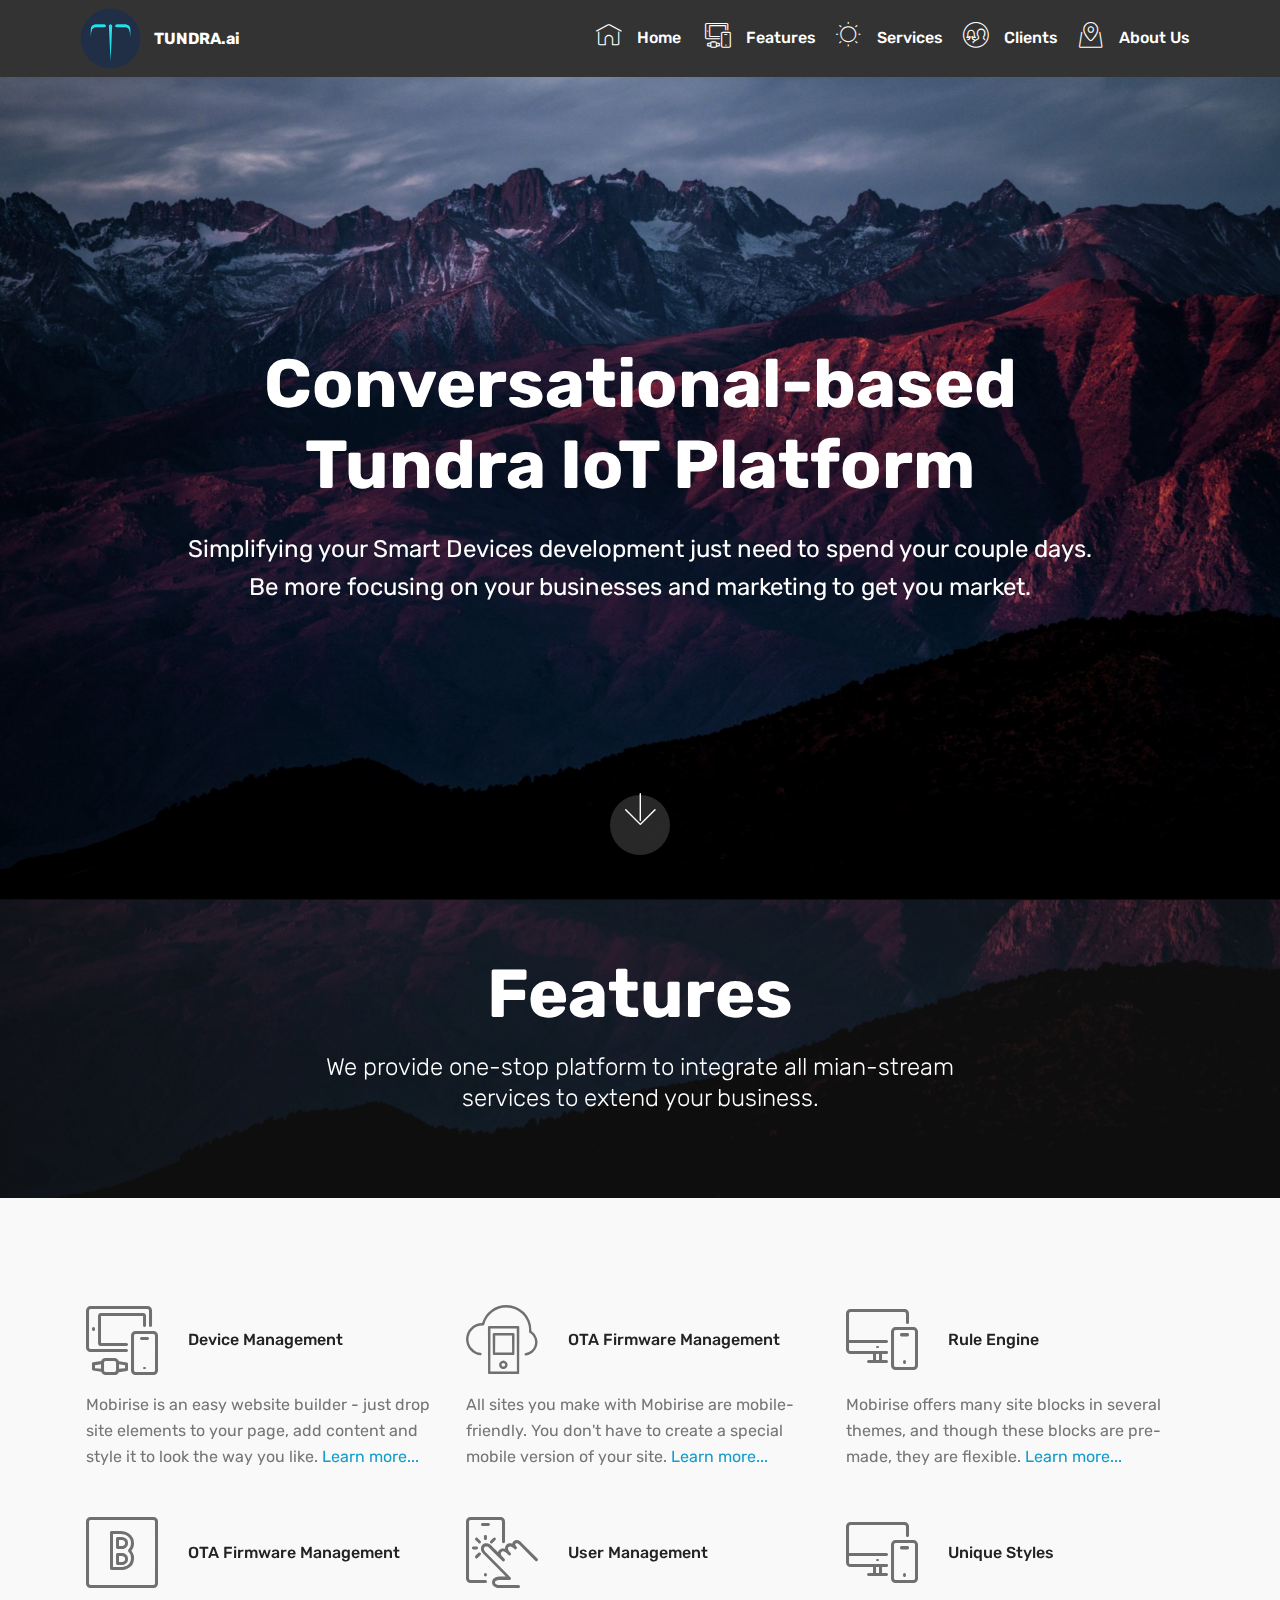
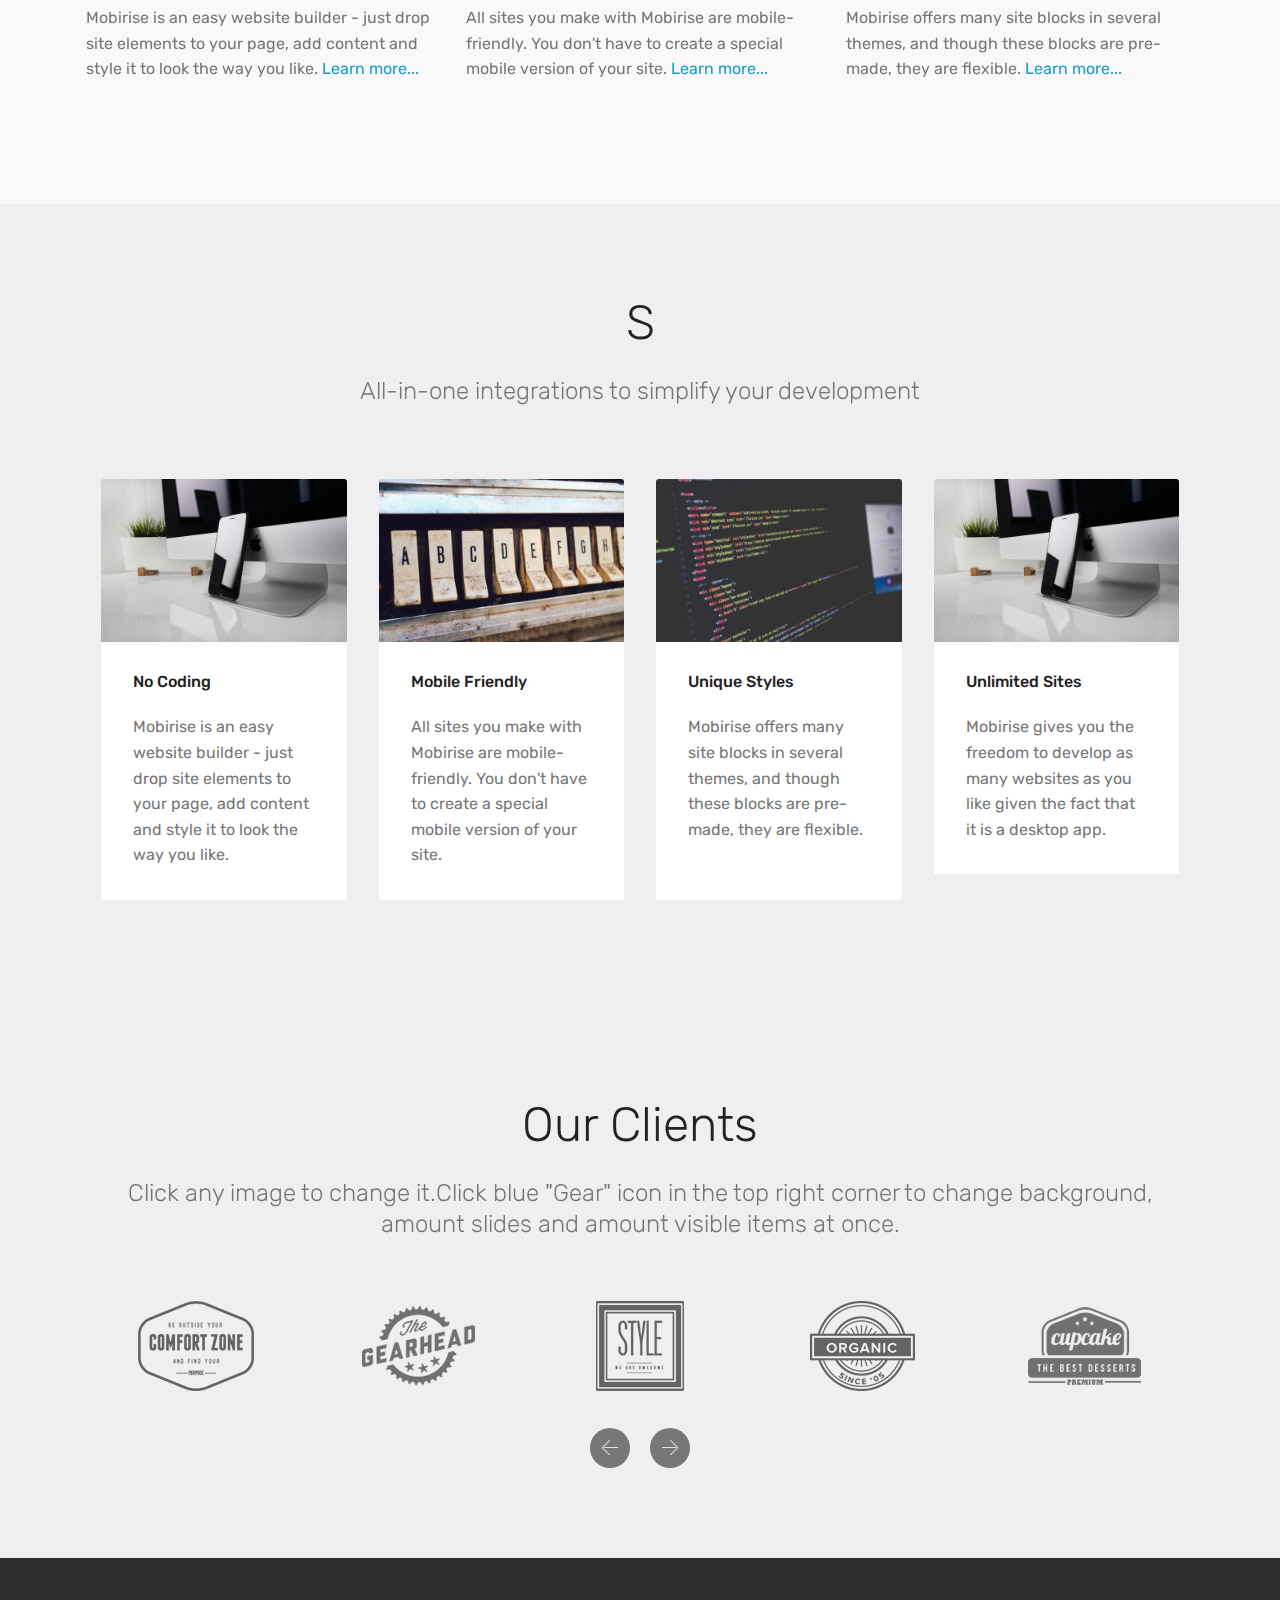
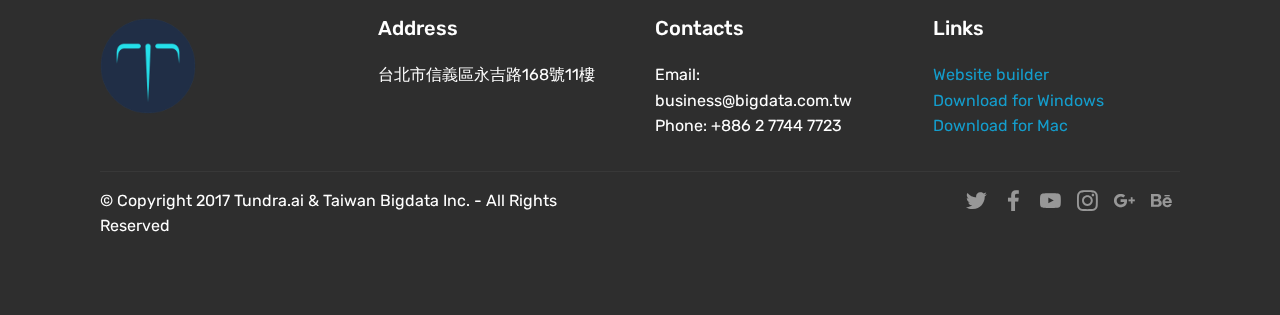
==== commit 243d8c9e: "create github pages" ====
--- a/index.html
+++ b/index.html
@@ -24,7 +24,7 @@
   
 </head>
 <body>
-<section class="menu cid-qtC9XromD6" once="menu" id="menu1-g" data-rv-view="102">
+<section class="menu cid-qtC9XromD6" once="menu" id="menu1-g" data-rv-view="238">
 
     
 
@@ -63,7 +63,7 @@
     </nav>
 </section>
 
-<section class="engine"><a href="https://mobirise.co/m">bootstrap table</a></section><section class="cid-qtC9XsVFHy mbr-fullscreen mbr-parallax-background" id="header2-e" data-rv-view="104">
+<section class="engine"><a href="https://mobirise.co/o">bootstrap buttons</a></section><section class="cid-qtC9XsVFHy mbr-fullscreen mbr-parallax-background" id="header2-e" data-rv-view="240">
 
     
 
@@ -86,7 +86,7 @@
     </div>
 </section>
 
-<section class="mbr-section content5 cid-qtCjKZbpUf mbr-parallax-background" id="content5-n" data-rv-view="107">
+<section class="mbr-section content5 cid-qtCjKZbpUf mbr-parallax-background" id="content5-n" data-rv-view="243">
 
     
 
@@ -106,7 +106,7 @@
     </div>
 </section>
 
-<section class="features10 cid-qtCjEcdOpi" id="features10-m" data-rv-view="110">
+<section class="features10 cid-qtCjEcdOpi" id="features10-m" data-rv-view="246">
 
     
 
@@ -162,7 +162,7 @@
     </div>
 </section>
 
-<section class="features10 cid-qtCjALQSgZ" id="features10-l" data-rv-view="113">
+<section class="features10 cid-qtCjALQSgZ" id="features10-l" data-rv-view="249">
 
     
 
@@ -218,7 +218,7 @@
     </div>
 </section>
 
-<section class="features18 popup-btn-cards cid-qtCcIbPW1Y" id="features18-j" data-rv-view="116">
+<section class="features18 popup-btn-cards cid-qtCcIbPW1Y" id="features18-j" data-rv-view="252">
 
     
 
@@ -312,7 +312,7 @@
     </div>
 </section>
 
-<section class="clients cid-qtCjoXbrBL" id="clients-k" data-rv-view="119">
+<section class="clients cid-qtCjoXbrBL" id="clients-k" data-rv-view="255">
       
 
     
@@ -392,7 +392,7 @@
     </div>
 </section>
 
-<section class="cid-qtC9XtGzeD" id="footer1-f" data-rv-view="133">
+<section class="cid-qtC9XtGzeD" id="footer1-f" data-rv-view="269">
 
     
 
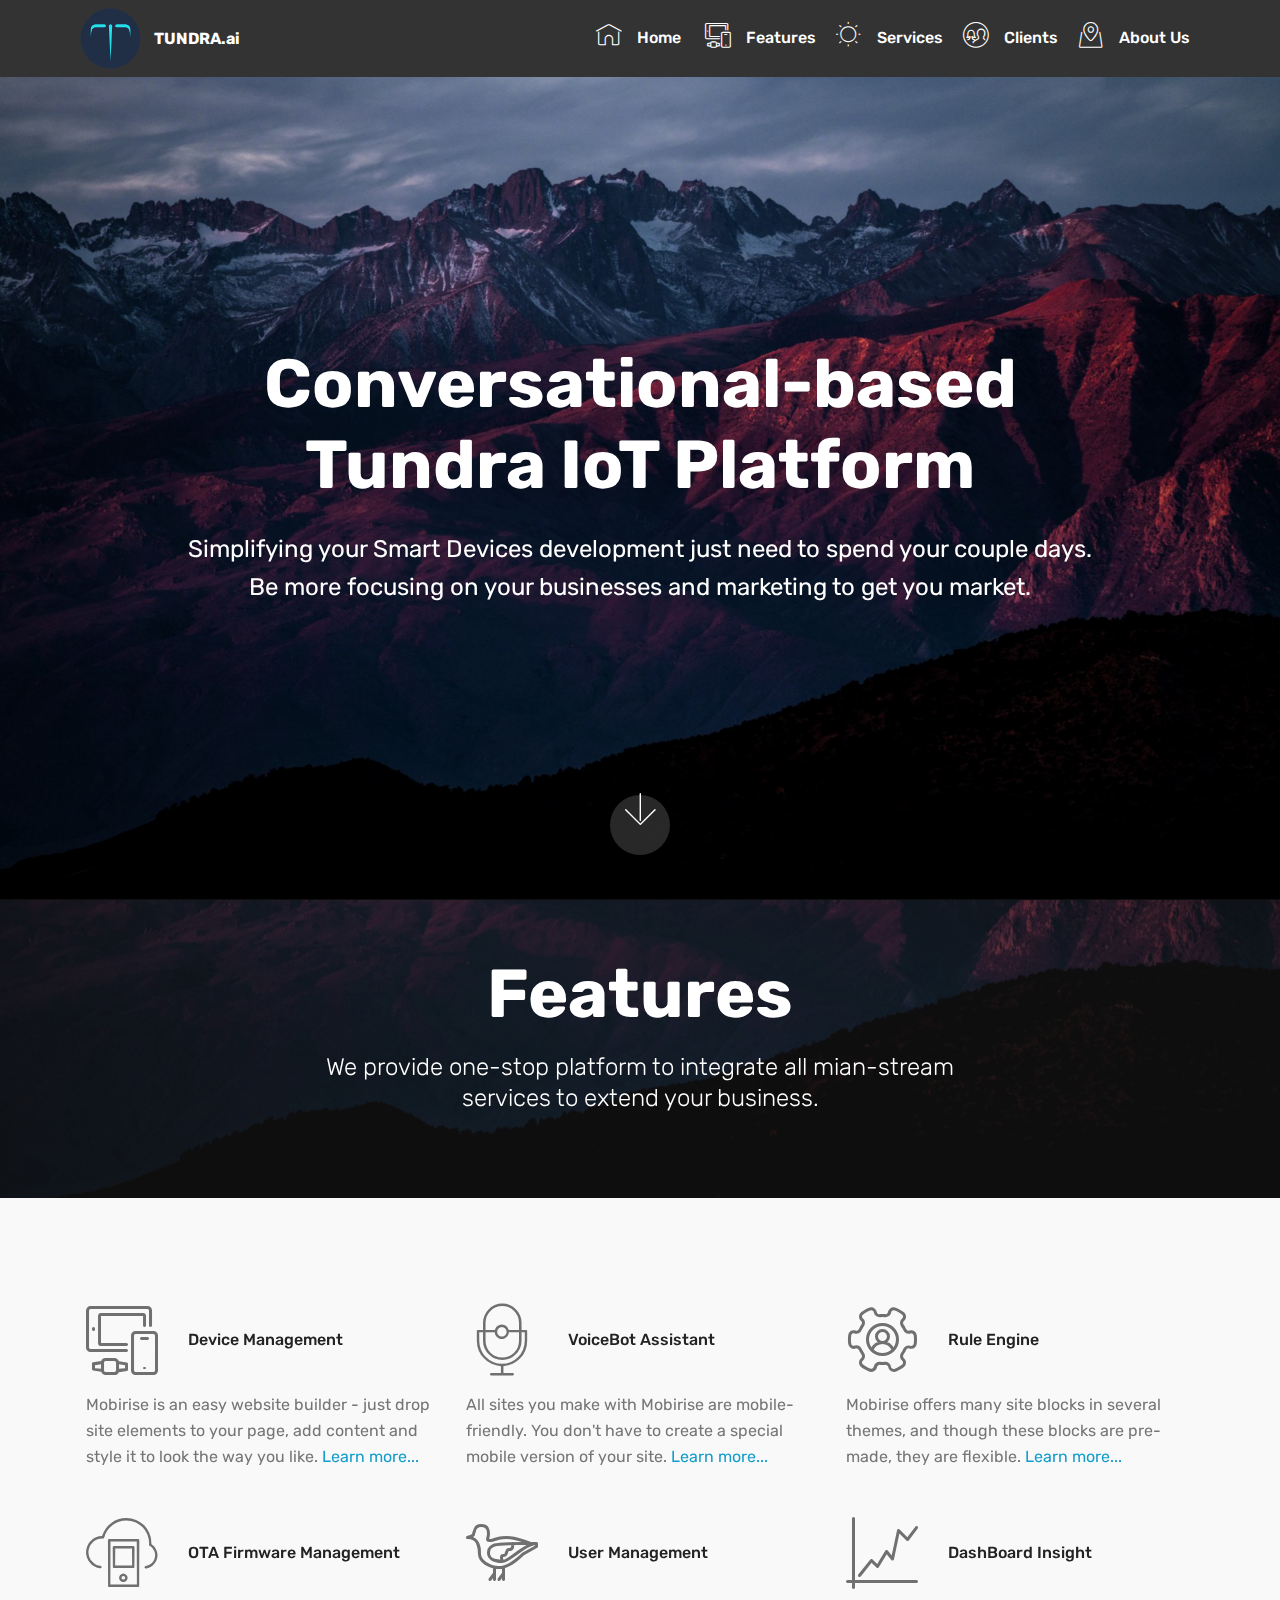
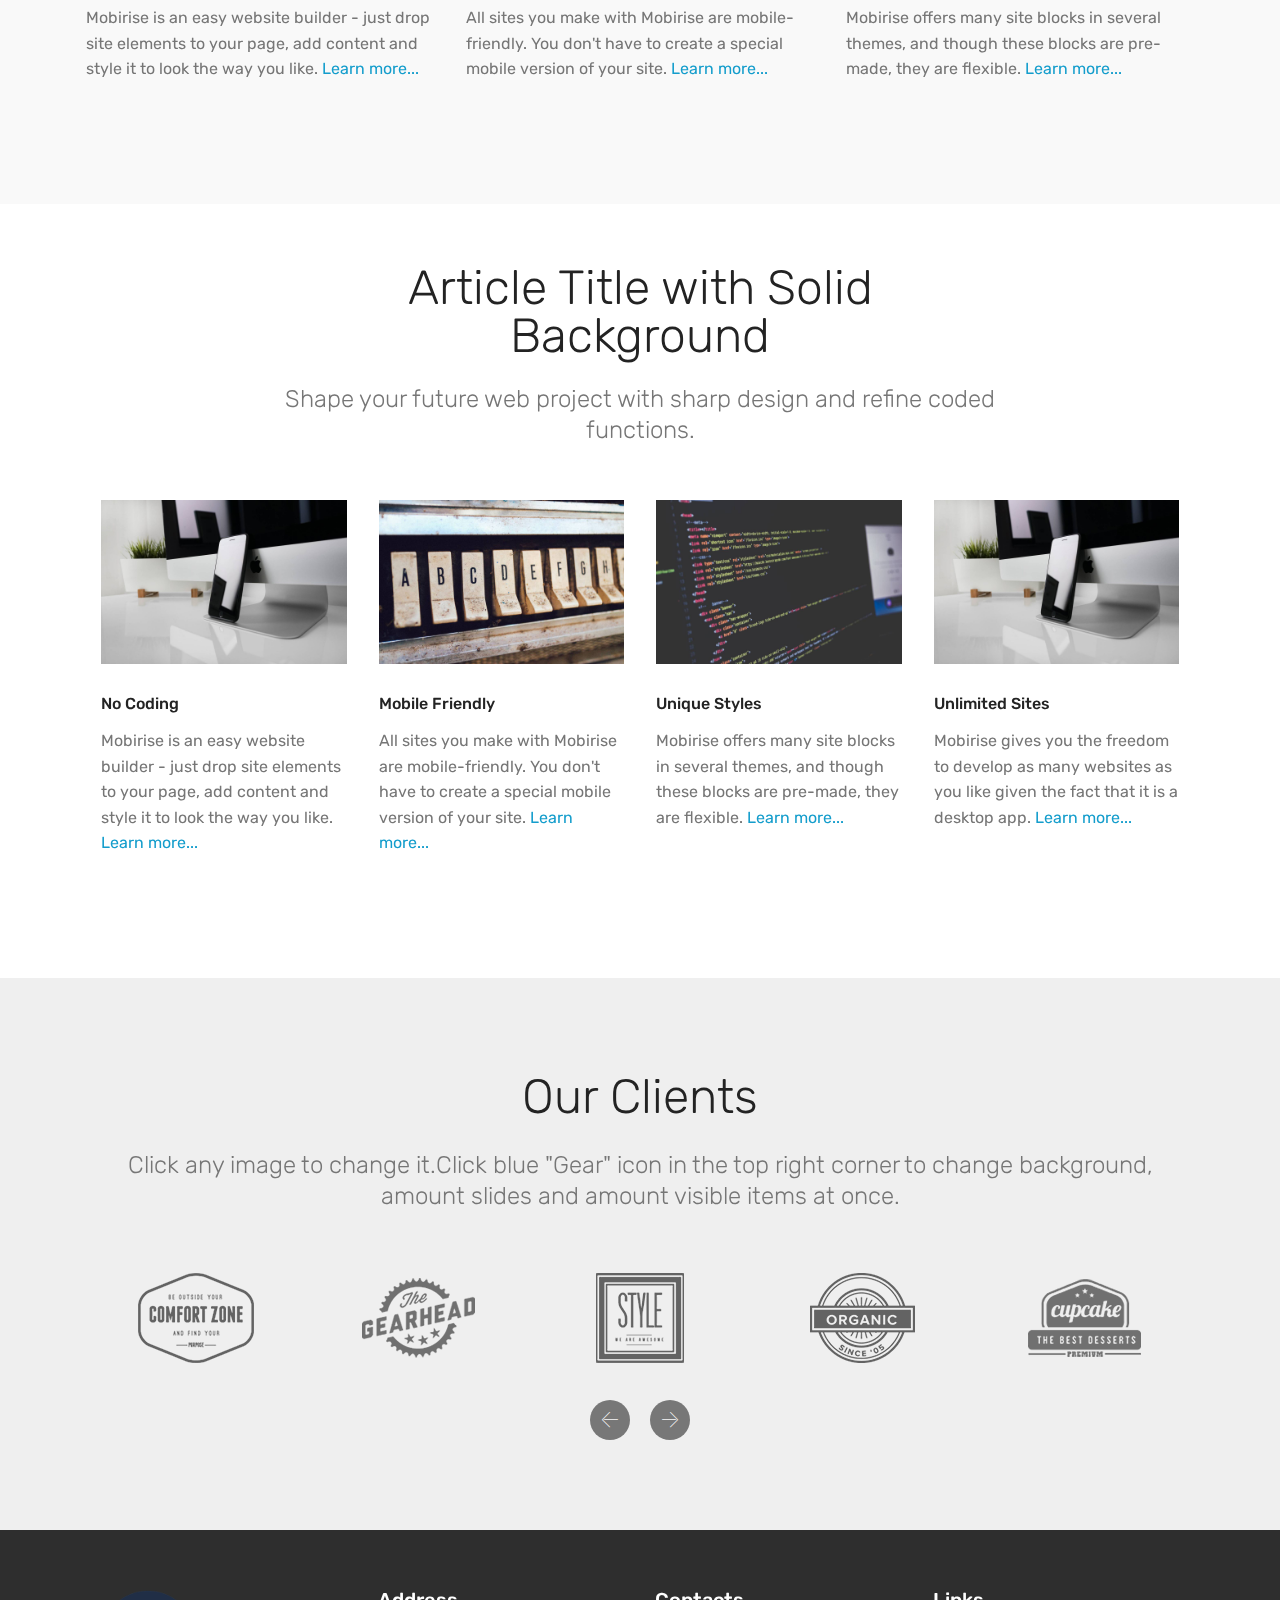
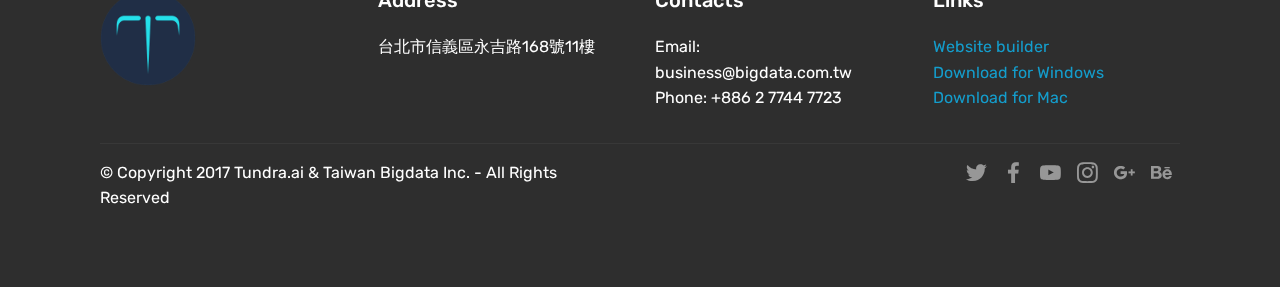
==== commit eeb93a7a: "create github pages" ====
--- a/index.html
+++ b/index.html
@@ -9,14 +9,16 @@
   <link rel="shortcut icon" href="assets/images/logo-480x480.png" type="image/x-icon">
   <meta name="description" content="">
   <title>Tundra.ai</title>
+  <link rel="stylesheet" href="assets/icon54-v2/style.css">
+  <link rel="stylesheet" href="assets/web/assets/mobirise-icons/mobirise-icons.css">
   <link rel="stylesheet" href="assets/icons-mind/style.css">
-  <link rel="stylesheet" href="assets/web/assets/mobirise-icons/mobirise-icons.css">
+  <link rel="stylesheet" href="assets/icon54/style.css">
   <link rel="stylesheet" href="assets/tether/tether.min.css">
   <link rel="stylesheet" href="assets/bootstrap/css/bootstrap.min.css">
   <link rel="stylesheet" href="assets/bootstrap/css/bootstrap-grid.min.css">
   <link rel="stylesheet" href="assets/bootstrap/css/bootstrap-reboot.min.css">
+  <link rel="stylesheet" href="assets/dropdown/css/style.css">
   <link rel="stylesheet" href="assets/socicon/css/styles.css">
-  <link rel="stylesheet" href="assets/dropdown/css/style.css">
   <link rel="stylesheet" href="assets/theme/css/style.css">
   <link rel="stylesheet" href="assets/mobirise/css/mbr-additional.css" type="text/css">
   
@@ -24,7 +26,7 @@
   
 </head>
 <body>
-<section class="menu cid-qtC9XromD6" once="menu" id="menu1-g" data-rv-view="238">
+<section class="menu cid-qtC9XromD6" once="menu" id="menu1-g" data-rv-view="36">
 
     
 
@@ -63,7 +65,7 @@
     </nav>
 </section>
 
-<section class="engine"><a href="https://mobirise.co/o">bootstrap buttons</a></section><section class="cid-qtC9XsVFHy mbr-fullscreen mbr-parallax-background" id="header2-e" data-rv-view="240">
+<section class="engine"><a href="https://mobirise.co/m">bootstrap table</a></section><section class="cid-qtC9XsVFHy mbr-fullscreen mbr-parallax-background" id="header2-e" data-rv-view="38">
 
     
 
@@ -86,7 +88,7 @@
     </div>
 </section>
 
-<section class="mbr-section content5 cid-qtCjKZbpUf mbr-parallax-background" id="content5-n" data-rv-view="243">
+<section class="mbr-section content5 cid-qtCjKZbpUf mbr-parallax-background" id="content5-n" data-rv-view="41">
 
     
 
@@ -106,7 +108,7 @@
     </div>
 </section>
 
-<section class="features10 cid-qtCjEcdOpi" id="features10-m" data-rv-view="246">
+<section class="features10 cid-qtCjEcdOpi" id="features10-m" data-rv-view="44">
 
     
 
@@ -131,10 +133,64 @@
             <div class="card p-3 col-12 col-md-6 col-lg-4">
                 <div class="media mb-3">
                     <div class="card-img align-self-center d-flex">
+                        <span class="mbr-iconfont imind-microphone-2" media-simple="true"></span>
+                    </div>
+                    <h4 class="card-title media-body py-3 mbr-fonts-style display-7">
+                        VoiceBot Assistant</h4>
+                </div>
+                <div class="card-box">
+                    <p class="mbr-text mbr-fonts-style display-7">
+                       All sites you make with Mobirise are mobile-friendly. You don't have to create a special mobile version of your site. <a href="http://mobirise.com">Learn more...</a>
+                    </p>
+                </div>
+            </div>
+
+            <div class="card p-3 col-12 col-md-6 col-lg-4">
+                <div class="media mb-3">
+                    <div class="card-img align-self-center d-flex">
+                        <span class="mbr-iconfont icon54-gear-1" media-simple="true"></span>
+                    </div>
+                    <h4 class="card-title media-body py-3 mbr-fonts-style display-7">Rule Engine</h4>
+                </div>
+                <div class="card-box">
+                    <p class="mbr-text mbr-fonts-style display-7">
+                       Mobirise offers many site blocks in several themes, and though these blocks are pre-made, they are flexible. <a href="http://mobirise.com">Learn more...</a>
+                    </p>
+                </div>
+            </div>
+
+            
+        </div>
+    </div>
+</section>
+
+<section class="features10 cid-qtCjALQSgZ" id="features10-l" data-rv-view="47">
+
+    
+
+    
+    <div class="container">
+        <div class="row justify-content-center">
+            <div class="card p-3 col-12 col-md-6 col-lg-4">
+                <div class="media mb-3">
+                    <div class="card-img align-self-center d-flex">
                         <span class="mbr-iconfont imind-cloud-smartphone" media-simple="true"></span>
                     </div>
-                    <h4 class="card-title media-body py-3 mbr-fonts-style display-7">
-                        OTA Firmware Management</h4>
+                    <h4 class="card-title media-body py-3 mbr-fonts-style display-7">OTA Firmware Management</h4>
+                </div>
+                <div class="card-box">
+                    <p class="mbr-text mbr-fonts-style display-7">
+                       Mobirise is an easy website builder - just drop site elements to your page, add content and style it to look the way you like. <a href="http://mobirise.com">Learn more...</a>
+                    </p>
+                </div>
+            </div>
+
+            <div class="card p-3 col-12 col-md-6 col-lg-4">
+                <div class="media mb-3">
+                    <div class="card-img align-self-center d-flex">
+                        <span class="mbr-iconfont icon54-v2-user-security-male" media-simple="true"></span>
+                    </div>
+                    <h4 class="card-title media-body py-3 mbr-fonts-style display-7">User Management</h4>
                 </div>
                 <div class="card-box">
                     <p class="mbr-text mbr-fonts-style display-7">
@@ -146,9 +202,9 @@
             <div class="card p-3 col-12 col-md-6 col-lg-4">
                 <div class="media mb-3">
                     <div class="card-img align-self-center d-flex">
-                        <span class="mbri-responsive mbr-iconfont" media-simple="true"></span>
-                    </div>
-                    <h4 class="card-title media-body py-3 mbr-fonts-style display-7">Rule Engine</h4>
+                        <span class="mbr-iconfont icon54-line-chart1" media-simple="true"></span>
+                    </div>
+                    <h4 class="card-title media-body py-3 mbr-fonts-style display-7">DashBoard Insight</h4>
                 </div>
                 <div class="card-box">
                     <p class="mbr-text mbr-fonts-style display-7">
@@ -162,106 +218,60 @@
     </div>
 </section>
 
-<section class="features10 cid-qtCjALQSgZ" id="features10-l" data-rv-view="249">
-
-    
-
-    
-    <div class="container">
-        <div class="row justify-content-center">
-            <div class="card p-3 col-12 col-md-6 col-lg-4">
-                <div class="media mb-3">
-                    <div class="card-img align-self-center d-flex">
-                        <span class="mbri-bootstrap mbr-iconfont" media-simple="true"></span>
-                    </div>
-                    <h4 class="card-title media-body py-3 mbr-fonts-style display-7">OTA Firmware Management</h4>
-                </div>
-                <div class="card-box">
-                    <p class="mbr-text mbr-fonts-style display-7">
-                       Mobirise is an easy website builder - just drop site elements to your page, add content and style it to look the way you like. <a href="http://mobirise.com">Learn more...</a>
-                    </p>
-                </div>
-            </div>
-
-            <div class="card p-3 col-12 col-md-6 col-lg-4">
-                <div class="media mb-3">
-                    <div class="card-img align-self-center d-flex">
-                        <span class="mbri-touch mbr-iconfont" media-simple="true"></span>
-                    </div>
-                    <h4 class="card-title media-body py-3 mbr-fonts-style display-7">User Management</h4>
-                </div>
-                <div class="card-box">
-                    <p class="mbr-text mbr-fonts-style display-7">
-                       All sites you make with Mobirise are mobile-friendly. You don't have to create a special mobile version of your site. <a href="http://mobirise.com">Learn more...</a>
-                    </p>
-                </div>
-            </div>
-
-            <div class="card p-3 col-12 col-md-6 col-lg-4">
-                <div class="media mb-3">
-                    <div class="card-img align-self-center d-flex">
-                        <span class="mbri-responsive mbr-iconfont" media-simple="true"></span>
-                    </div>
-                    <h4 class="card-title media-body py-3 mbr-fonts-style display-7">
-                        Unique Styles
-                    </h4>
-                </div>
-                <div class="card-box">
-                    <p class="mbr-text mbr-fonts-style display-7">
-                       Mobirise offers many site blocks in several themes, and though these blocks are pre-made, they are flexible. <a href="http://mobirise.com">Learn more...</a>
-                    </p>
-                </div>
-            </div>
-
-            
-        </div>
-    </div>
-</section>
-
-<section class="features18 popup-btn-cards cid-qtCcIbPW1Y" id="features18-j" data-rv-view="252">
-
-    
-
-    
-    <div class="container">
-        <h2 class="mbr-section-title pb-3 align-center mbr-fonts-style display-2">S</h2>
-        <h3 class="mbr-section-subtitle display-5 align-center mbr-fonts-style mbr-light">
-            All-in-one integrations to simplify your development</h3>
-        <div class="media-container-row pt-5 ">
-            <div class="card p-3 col-12 col-md-6 col-lg-3">
-                <div class="card-wrapper ">
-                    <div class="card-img">
-                        <div class="mbr-overlay"></div>
-                        <div class="mbr-section-btn text-center"><a href="https://mobirise.com" class="btn btn-primary display-4">
-                                Learn More
-                            </a></div>
-                        <img src="assets/images/01.jpg" alt="Mobirise" media-simple="true">
-                    </div>
-                    <div class="card-box">
-                        <h4 class="card-title mbr-fonts-style display-7">
-                            No Coding
-                        </h4>
-                        <p class="mbr-text mbr-fonts-style align-left display-7">
-                            Mobirise is an easy website builder - just drop site elements to your page, add content and style it to look the way you like.
-                        </p>
-                    </div>
-                </div>
-            </div>
+<section class="mbr-section content4 cid-qtEPRGjV6R" id="content4-15" data-rv-view="50">
+
+    
+
+    <div class="container">
+        <div class="media-container-row">
+            <div class="title col-12 col-md-8">
+                <h2 class="align-center pb-3 mbr-fonts-style display-2">
+                    Article Title with Solid Background
+                </h2>
+                <h3 class="mbr-section-subtitle align-center mbr-light mbr-fonts-style display-5">
+                    Shape your future web project with sharp design and refine coded functions.
+                </h3>
+                
+            </div>
+        </div>
+    </div>
+</section>
+
+<section class="features2 cid-qtEPedWPG6" id="features2-14" data-rv-view="52">
+
+    
+
+    
+    
+    <div class="container">
+        <div class="media-container-row">
             <div class="card p-3 col-12 col-md-6 col-lg-3">
                 <div class="card-wrapper">
                     <div class="card-img">
-                        <div class="mbr-overlay"></div>
-                        <div class="mbr-section-btn text-center"><a href="https://mobirise.com" class="btn btn-primary display-4">
-                                Learn More
-                            </a></div>
+                        <img src="assets/images/01.jpg" alt="Mobirise" media-simple="true">
+                    </div>
+                    <div class="card-box">
+                        <h4 class="card-title pb-3 mbr-fonts-style display-7">
+                            No Coding
+                        </h4>
+                        <p class="mbr-text mbr-fonts-style display-7">
+                            Mobirise is an easy website builder - just drop site elements to your page, add content and style it to look the way you like. <a href="http://mobirise.com">Learn more...</a>
+                        </p>
+                    </div>
+                </div>
+            </div>
+
+            <div class="card p-3 col-12 col-md-6 col-lg-3">
+                <div class="card-wrapper">
+                    <div class="card-img">
                         <img src="assets/images/02.jpg" alt="Mobirise" media-simple="true">
                     </div>
-                    <div class="card-box">
-                        <h4 class="card-title mbr-fonts-style display-7">
+                    <div class="card-box ">
+                        <h4 class="card-title pb-3 mbr-fonts-style display-7">
                             Mobile Friendly
                         </h4>
                         <p class="mbr-text mbr-fonts-style display-7">
-                           All sites you make with Mobirise are mobile-friendly. You don't have to create a special mobile version of your site.
+                            All sites you make with Mobirise are mobile-friendly. You don't have to create a special mobile version of your site. <a href="http://mobirise.com">Learn more...</a>
                         </p>
                     </div>
                 </div>
@@ -270,18 +280,14 @@
             <div class="card p-3 col-12 col-md-6 col-lg-3">
                 <div class="card-wrapper">
                     <div class="card-img">
-                        <div class="mbr-overlay"></div>
-                        <div class="mbr-section-btn text-center"><a href="https://mobirise.com" class="btn btn-primary display-4">
-                                Learn More
-                            </a></div>
                         <img src="assets/images/03.jpg" alt="Mobirise" media-simple="true">
                     </div>
                     <div class="card-box">
-                        <h4 class="card-title mbr-fonts-style display-7">
+                        <h4 class="card-title pb-3 mbr-fonts-style display-7">
                             Unique Styles
                         </h4>
                         <p class="mbr-text mbr-fonts-style display-7">
-                            Mobirise offers many site blocks in several themes, and though these blocks are pre-made, they are flexible.<br><br>
+                            Mobirise offers many site blocks in several themes, and though these blocks are pre-made, they are flexible. <a href="http://mobirise.com">Learn more...</a>
                         </p>
                     </div>
                 </div>
@@ -290,20 +296,14 @@
             <div class="card p-3 col-12 col-md-6 col-lg-3">
                 <div class="card-wrapper">
                     <div class="card-img">
-                        <div class="mbr-overlay"></div>
-                        <div class="mbr-section-btn text-center">
-                            <a href="https://mobirise.com" class="btn btn-primary display-4">
-                                Learn More
-                            </a>
-                        </div>
                         <img src="assets/images/01.jpg" alt="Mobirise" media-simple="true">
                     </div>
                     <div class="card-box">
-                        <h4 class="card-title mbr-fonts-style display-7">
+                        <h4 class="card-title pb-3 mbr-fonts-style display-7">
                             Unlimited Sites
                         </h4>
                         <p class="mbr-text mbr-fonts-style display-7">
-                           Mobirise gives you the freedom to develop as many websites as you like given the fact that it is a desktop app.
+                            Mobirise gives you the freedom to develop as many websites as you like given the fact that it is a desktop app. <a href="http://mobirise.com">Learn more...</a>
                         </p>
                     </div>
                 </div>
@@ -312,7 +312,7 @@
     </div>
 </section>
 
-<section class="clients cid-qtCjoXbrBL" id="clients-k" data-rv-view="255">
+<section class="clients cid-qtCjoXbrBL" id="clients-k" data-rv-view="55">
       
 
     
@@ -392,7 +392,7 @@
     </div>
 </section>
 
-<section class="cid-qtC9XtGzeD" id="footer1-f" data-rv-view="269">
+<section class="cid-qtC9XtGzeD" id="footer1-f" data-rv-view="69">
 
     
 
@@ -487,11 +487,11 @@
   <script src="assets/popper/popper.min.js"></script>
   <script src="assets/tether/tether.min.js"></script>
   <script src="assets/bootstrap/js/bootstrap.min.js"></script>
-  <script src="assets/touch-swipe/jquery.touch-swipe.min.js"></script>
   <script src="assets/jarallax/jarallax.min.js"></script>
   <script src="assets/bootstrap-carousel-swipe/bootstrap-carousel-swipe.js"></script>
   <script src="assets/smooth-scroll/smooth-scroll.js"></script>
   <script src="assets/dropdown/js/script.min.js"></script>
+  <script src="assets/touch-swipe/jquery.touch-swipe.min.js"></script>
   <script src="assets/theme/js/script.js"></script>
   
   
--- a/assets/icon54-v2/style.css
+++ b/assets/icon54-v2/style.css
@@ -0,0 +1,2982 @@
+@font-face {
+  font-family: 'icon54-v2';
+  src:  url('fonts/icon54-v2.eot?3tvhdh');
+  src:  url('fonts/icon54-v2.eot?3tvhdh#iefix') format('embedded-opentype'),
+    url('fonts/icon54-v2.ttf?3tvhdh') format('truetype'),
+    url('fonts/icon54-v2.woff?3tvhdh') format('woff'),
+    url('fonts/icon54-v2.svg?3tvhdh#icon54-v2') format('svg');
+  font-weight: normal;
+  font-style: normal;
+}
+
+[class^="icon54-v2-"], [class*=" icon54-v2-"] {
+  /* use !important to prevent issues with browser extensions that change fonts */
+  font-family: 'icon54-v2' !important;
+  speak: none;
+  font-style: normal;
+  font-weight: normal;
+  font-variant: normal;
+  text-transform: none;
+  line-height: 1;
+
+  /* Better Font Rendering =========== */
+  -webkit-font-smoothing: antialiased;
+  -moz-osx-font-smoothing: grayscale;
+}
+
+.icon54-v2-israel:before {
+  content: "\e900";
+}
+.icon54-v2-year-aniversary-23:before {
+  content: "\e901";
+}
+.icon54-v2-year-aniversary3:before {
+  content: "\e902";
+}
+.icon54-v2-st-place:before {
+  content: "\e903";
+}
+.icon54-v2-nd-place:before {
+  content: "\e904";
+}
+.icon54-v2-rd-place:before {
+  content: "\e905";
+}
+.icon54-v2-stars:before {
+  content: "\e906";
+}
+.icon54-v2-year-aniversary-2:before {
+  content: "\e907";
+}
+.icon54-v2-year-aniversary:before {
+  content: "\e908";
+}
+.icon54-v2-year-aniversary-22:before {
+  content: "\e909";
+}
+.icon54-v2-year-aniversary2:before {
+  content: "\e90a";
+}
+.icon54-v2-accessibility:before {
+  content: "\e90b";
+}
+.icon54-v2-acorn:before {
+  content: "\e90c";
+}
+.icon54-v2-add-app:before {
+  content: "\e90d";
+}
+.icon54-v2-add-award-badge:before {
+  content: "\e90e";
+}
+.icon54-v2-add-heart:before {
+  content: "\e90f";
+}
+.icon54-v2-add-rating:before {
+  content: "\e910";
+}
+.icon54-v2-addon:before {
+  content: "\e911";
+}
+.icon54-v2-air-balloon:before {
+  content: "\e912";
+}
+.icon54-v2-air-condition:before {
+  content: "\e913";
+}
+.icon54-v2-airplane:before {
+  content: "\e914";
+}
+.icon54-v2-airport:before {
+  content: "\e915";
+}
+.icon54-v2-allert-app:before {
+  content: "\e916";
+}
+.icon54-v2-allow-copying:before {
+  content: "\e917";
+}
+.icon54-v2-allow-redistribution:before {
+  content: "\e918";
+}
+.icon54-v2-almond:before {
+  content: "\e919";
+}
+.icon54-v2-analitics:before {
+  content: "\e91a";
+}
+.icon54-v2-ananas:before {
+  content: "\e91b";
+}
+.icon54-v2-anchor:before {
+  content: "\e91c";
+}
+.icon54-v2-angle-ruler:before {
+  content: "\e91d";
+}
+.icon54-v2-app-1:before {
+  content: "\e91e";
+}
+.icon54-v2-app-2:before {
+  content: "\e91f";
+}
+.icon54-v2-app-error:before {
+  content: "\e920";
+}
+.icon54-v2-app-settings:before {
+  content: "\e921";
+}
+.icon54-v2-app-tile-task:before {
+  content: "\e922";
+}
+.icon54-v2-app-window:before {
+  content: "\e923";
+}
+.icon54-v2-apple:before {
+  content: "\e924";
+}
+.icon54-v2-application-user:before {
+  content: "\e925";
+}
+.icon54-v2-application:before {
+  content: "\e926";
+}
+.icon54-v2-arc-de-triomphe:before {
+  content: "\e927";
+}
+.icon54-v2-architecture:before {
+  content: "\e928";
+}
+.icon54-v2-arrived:before {
+  content: "\e929";
+}
+.icon54-v2-arriving:before {
+  content: "\e92a";
+}
+.icon54-v2-artichoke:before {
+  content: "\e92b";
+}
+.icon54-v2-asparagus:before {
+  content: "\e92c";
+}
+.icon54-v2-attach-app:before {
+  content: "\e92d";
+}
+.icon54-v2-attention:before {
+  content: "\e92e";
+}
+.icon54-v2-avocado:before {
+  content: "\e92f";
+}
+.icon54-v2-award-1:before {
+  content: "\e930";
+}
+.icon54-v2-award-2:before {
+  content: "\e931";
+}
+.icon54-v2-award-badge-shopping:before {
+  content: "\e932";
+}
+.icon54-v2-award-stamp-2:before {
+  content: "\e933";
+}
+.icon54-v2-award-stamp:before {
+  content: "\e934";
+}
+.icon54-v2-axe:before {
+  content: "\e935";
+}
+.icon54-v2-badge-star:before {
+  content: "\e936";
+}
+.icon54-v2-bag-conveyer:before {
+  content: "\e937";
+}
+.icon54-v2-bag-weight:before {
+  content: "\e938";
+}
+.icon54-v2-bag:before {
+  content: "\e939";
+}
+.icon54-v2-bakelite:before {
+  content: "\e93a";
+}
+.icon54-v2-ball:before {
+  content: "\e93b";
+}
+.icon54-v2-banana:before {
+  content: "\e93c";
+}
+.icon54-v2-bank-1:before {
+  content: "\e93d";
+}
+.icon54-v2-bank-2:before {
+  content: "\e93e";
+}
+.icon54-v2-barber-shop:before {
+  content: "\e93f";
+}
+.icon54-v2-barber's-razor:before {
+  content: "\e940";
+}
+.icon54-v2-barcode-app:before {
+  content: "\e941";
+}
+.icon54-v2-barn:before {
+  content: "\e942";
+}
+.icon54-v2-barrow:before {
+  content: "\e943";
+}
+.icon54-v2-basketball-cup:before {
+  content: "\e944";
+}
+.icon54-v2-beard-1:before {
+  content: "\e945";
+}
+.icon54-v2-beard-2:before {
+  content: "\e946";
+}
+.icon54-v2-beard-3:before {
+  content: "\e947";
+}
+.icon54-v2-beard-4:before {
+  content: "\e948";
+}
+.icon54-v2-berlin-tv-tower:before {
+  content: "\e949";
+}
+.icon54-v2-bicycle-1:before {
+  content: "\e94a";
+}
+.icon54-v2-bicycle-2:before {
+  content: "\e94b";
+}
+.icon54-v2-big-ben:before {
+  content: "\e94c";
+}
+.icon54-v2-binar-code-2:before {
+  content: "\e94d";
+}
+.icon54-v2-binar-code:before {
+  content: "\e94e";
+}
+.icon54-v2-bishop-1:before {
+  content: "\e94f";
+}
+.icon54-v2-bishop-2:before {
+  content: "\e950";
+}
+.icon54-v2-bitcoin-app:before {
+  content: "\e951";
+}
+.icon54-v2-blueberries:before {
+  content: "\e952";
+}
+.icon54-v2-bologna:before {
+  content: "\e953";
+}
+.icon54-v2-booklet-female-1:before {
+  content: "\e954";
+}
+.icon54-v2-booklet-female-2:before {
+  content: "\e955";
+}
+.icon54-v2-booklet-male-1:before {
+  content: "\e956";
+}
+.icon54-v2-booklet-male-2:before {
+  content: "\e957";
+}
+.icon54-v2-bookmark-app:before {
+  content: "\e958";
+}
+.icon54-v2-bow-1:before {
+  content: "\e959";
+}
+.icon54-v2-bow-2:before {
+  content: "\e95a";
+}
+.icon54-v2-brick:before {
+  content: "\e95b";
+}
+.icon54-v2-bridge-1:before {
+  content: "\e95c";
+}
+.icon54-v2-bridge-2:before {
+  content: "\e95d";
+}
+.icon54-v2-broccoli:before {
+  content: "\e95e";
+}
+.icon54-v2-bucket:before {
+  content: "\e95f";
+}
+.icon54-v2-bug-fix:before {
+  content: "\e960";
+}
+.icon54-v2-bug:before {
+  content: "\e961";
+}
+.icon54-v2-bulldozer:before {
+  content: "\e962";
+}
+.icon54-v2-burj-khalifa-dubai:before {
+  content: "\e963";
+}
+.icon54-v2-bus-station:before {
+  content: "\e964";
+}
+.icon54-v2-c-plus-plus-1:before {
+  content: "\e965";
+}
+.icon54-v2-c-plus-plus-2:before {
+  content: "\e966";
+}
+.icon54-v2-cabbage:before {
+  content: "\e967";
+}
+.icon54-v2-calippers:before {
+  content: "\e968";
+}
+.icon54-v2-camera:before {
+  content: "\e969";
+}
+.icon54-v2-caravan:before {
+  content: "\e96a";
+}
+.icon54-v2-carrot:before {
+  content: "\e96b";
+}
+.icon54-v2-cashew:before {
+  content: "\e96c";
+}
+.icon54-v2-castle:before {
+  content: "\e96d";
+}
+.icon54-v2-castte:before {
+  content: "\e96e";
+}
+.icon54-v2-cement-trovel:before {
+  content: "\e96f";
+}
+.icon54-v2-cemetery:before {
+  content: "\e970";
+}
+.icon54-v2-central-television-beijing:before {
+  content: "\e971";
+}
+.icon54-v2-chain-sawe:before {
+  content: "\e972";
+}
+.icon54-v2-chat-app:before {
+  content: "\e973";
+}
+.icon54-v2-cherry-tomato:before {
+  content: "\e974";
+}
+.icon54-v2-cherry:before {
+  content: "\e975";
+}
+.icon54-v2-chess-board:before {
+  content: "\e976";
+}
+.icon54-v2-chess-clock:before {
+  content: "\e977";
+}
+.icon54-v2-chili:before {
+  content: "\e978";
+}
+.icon54-v2-chinese-lettuce:before {
+  content: "\e979";
+}
+.icon54-v2-church-1:before {
+  content: "\e97a";
+}
+.icon54-v2-church-2:before {
+  content: "\e97b";
+}
+.icon54-v2-circle-star:before {
+  content: "\e97c";
+}
+.icon54-v2-clean-code:before {
+  content: "\e97d";
+}
+.icon54-v2-clear-rating:before {
+  content: "\e97e";
+}
+.icon54-v2-clipboard:before {
+  content: "\e97f";
+}
+.icon54-v2-cloud-app:before {
+  content: "\e980";
+}
+.icon54-v2-clove:before {
+  content: "\e981";
+}
+.icon54-v2-cocktail:before {
+  content: "\e982";
+}
+.icon54-v2-cocoa-pod:before {
+  content: "\e983";
+}
+.icon54-v2-coconut:before {
+  content: "\e984";
+}
+.icon54-v2-code-1:before {
+  content: "\e985";
+}
+.icon54-v2-code-2:before {
+  content: "\e986";
+}
+.icon54-v2-code-doc:before {
+  content: "\e987";
+}
+.icon54-v2-colosseum:before {
+  content: "\e988";
+}
+.icon54-v2-comb-1:before {
+  content: "\e989";
+}
+.icon54-v2-comb-2:before {
+  content: "\e98a";
+}
+.icon54-v2-compass:before {
+  content: "\e98b";
+}
+.icon54-v2-computer-app:before {
+  content: "\e98c";
+}
+.icon54-v2-computer-user:before {
+  content: "\e98d";
+}
+.icon54-v2-connecting-users:before {
+  content: "\e98e";
+}
+.icon54-v2-content-view:before {
+  content: "\e98f";
+}
+.icon54-v2-cop-badge:before {
+  content: "\e990";
+}
+.icon54-v2-copyright-app:before {
+  content: "\e991";
+}
+.icon54-v2-copyright-doc:before {
+  content: "\e992";
+}
+.icon54-v2-copyright:before {
+  content: "\e993";
+}
+.icon54-v2-crain-hook:before {
+  content: "\e994";
+}
+.icon54-v2-crain:before {
+  content: "\e995";
+}
+.icon54-v2-creative-commun-doc:before {
+  content: "\e996";
+}
+.icon54-v2-creative-commun:before {
+  content: "\e997";
+}
+.icon54-v2-css-2:before {
+  content: "\e998";
+}
+.icon54-v2-css-3:before {
+  content: "\e999";
+}
+.icon54-v2-css1:before {
+  content: "\e99a";
+}
+.icon54-v2-cup-2:before {
+  content: "\e99b";
+}
+.icon54-v2-cup-3:before {
+  content: "\e99c";
+}
+.icon54-v2-cut:before {
+  content: "\e99d";
+}
+.icon54-v2-cutlery:before {
+  content: "\e99e";
+}
+.icon54-v2-cutter:before {
+  content: "\e99f";
+}
+.icon54-v2-database:before {
+  content: "\e9a0";
+}
+.icon54-v2-deer:before {
+  content: "\e9a1";
+}
+.icon54-v2-departed:before {
+  content: "\e9a2";
+}
+.icon54-v2-departing:before {
+  content: "\e9a3";
+}
+.icon54-v2-detail-view:before {
+  content: "\e9a4";
+}
+.icon54-v2-detailes-pane:before {
+  content: "\e9a5";
+}
+.icon54-v2-diploma:before {
+  content: "\e9a6";
+}
+.icon54-v2-disabled-man:before {
+  content: "\e9a7";
+}
+.icon54-v2-disc-cutter:before {
+  content: "\e9a8";
+}
+.icon54-v2-discount-sticker:before {
+  content: "\e9a9";
+}
+.icon54-v2-dislike:before {
+  content: "\e9aa";
+}
+.icon54-v2-dismiss-app:before {
+  content: "\e9ab";
+}
+.icon54-v2-dismiss-award-badge:before {
+  content: "\e9ac";
+}
+.icon54-v2-dismiss-heart:before {
+  content: "\e9ad";
+}
+.icon54-v2-dismiss-rating:before {
+  content: "\e9ae";
+}
+.icon54-v2-diving-goggles:before {
+  content: "\e9af";
+}
+.icon54-v2-dog-tag:before {
+  content: "\e9b0";
+}
+.icon54-v2-dollar-app:before {
+  content: "\e9b1";
+}
+.icon54-v2-done-app:before {
+  content: "\e9b2";
+}
+.icon54-v2-done-award-badge:before {
+  content: "\e9b3";
+}
+.icon54-v2-done-heart:before {
+  content: "\e9b4";
+}
+.icon54-v2-done-rating:before {
+  content: "\e9b5";
+}
+.icon54-v2-door:before {
+  content: "\e9b6";
+}
+.icon54-v2-download-app:before {
+  content: "\e9b7";
+}
+.icon54-v2-download:before {
+  content: "\e9b8";
+}
+.icon54-v2-drag-and-drop:before {
+  content: "\e9b9";
+}
+.icon54-v2-drilling-machine-2:before {
+  content: "\e9ba";
+}
+.icon54-v2-drilling-machine:before {
+  content: "\e9bb";
+}
+.icon54-v2-drive-app:before {
+  content: "\e9bc";
+}
+.icon54-v2-driver-licence-female:before {
+  content: "\e9bd";
+}
+.icon54-v2-driver-license-male:before {
+  content: "\e9be";
+}
+.icon54-v2-dropbox-app:before {
+  content: "\e9bf";
+}
+.icon54-v2-dubai:before {
+  content: "\e9c0";
+}
+.icon54-v2-durian:before {
+  content: "\e9c1";
+}
+.icon54-v2-earth-map:before {
+  content: "\e9c2";
+}
+.icon54-v2-easter-island:before {
+  content: "\e9c3";
+}
+.icon54-v2-eat-heart:before {
+  content: "\e9c4";
+}
+.icon54-v2-eating-award-badge:before {
+  content: "\e9c5";
+}
+.icon54-v2-edit-app:before {
+  content: "\e9c6";
+}
+.icon54-v2-eggplant:before {
+  content: "\e9c7";
+}
+.icon54-v2-egypt-pyramid:before {
+  content: "\e9c8";
+}
+.icon54-v2-eiffel-tower:before {
+  content: "\e9c9";
+}
+.icon54-v2-elevator:before {
+  content: "\e9ca";
+}
+.icon54-v2-email-app-1:before {
+  content: "\e9cb";
+}
+.icon54-v2-email-app-2:before {
+  content: "\e9cc";
+}
+.icon54-v2-empire-state-building:before {
+  content: "\e9cd";
+}
+.icon54-v2-empty-star:before {
+  content: "\e9ce";
+}
+.icon54-v2-equalizer:before {
+  content: "\e9cf";
+}
+.icon54-v2-escalator-down:before {
+  content: "\e9d0";
+}
+.icon54-v2-escalator-up:before {
+  content: "\e9d1";
+}
+.icon54-v2-euro-app:before {
+  content: "\e9d2";
+}
+.icon54-v2-exhibition:before {
+  content: "\e9d3";
+}
+.icon54-v2-exit-full-screen:before {
+  content: "\e9d4";
+}
+.icon54-v2-exit:before {
+  content: "\e9d5";
+}
+.icon54-v2-factory:before {
+  content: "\e9d6";
+}
+.icon54-v2-favorite-app-1:before {
+  content: "\e9d7";
+}
+.icon54-v2-favorite-app:before {
+  content: "\e9d8";
+}
+.icon54-v2-favorite-restaurant:before {
+  content: "\e9d9";
+}
+.icon54-v2-female-circle-1:before {
+  content: "\e9da";
+}
+.icon54-v2-female-circle-2:before {
+  content: "\e9db";
+}
+.icon54-v2-female-group-1:before {
+  content: "\e9dc";
+}
+.icon54-v2-female-group-2:before {
+  content: "\e9dd";
+}
+.icon54-v2-fennel:before {
+  content: "\e9de";
+}
+.icon54-v2-ferris-wheel:before {
+  content: "\e9df";
+}
+.icon54-v2-figs:before {
+  content: "\e9e0";
+}
+.icon54-v2-fire-station:before {
+  content: "\e9e1";
+}
+.icon54-v2-firewall:before {
+  content: "\e9e2";
+}
+.icon54-v2-first-ad:before {
+  content: "\e9e3";
+}
+.icon54-v2-flashlight:before {
+  content: "\e9e4";
+}
+.icon54-v2-flippers:before {
+  content: "\e9e5";
+}
+.icon54-v2-flow-chart-4:before {
+  content: "\e9e6";
+}
+.icon54-v2-flow-chat-1:before {
+  content: "\e9e7";
+}
+.icon54-v2-flow-chat-2:before {
+  content: "\e9e8";
+}
+.icon54-v2-folder-female:before {
+  content: "\e9e9";
+}
+.icon54-v2-folder-male:before {
+  content: "\e9ea";
+}
+.icon54-v2-footer:before {
+  content: "\e9eb";
+}
+.icon54-v2-fork-lift:before {
+  content: "\e9ec";
+}
+.icon54-v2-fountain:before {
+  content: "\e9ed";
+}
+.icon54-v2-fow-chat-3:before {
+  content: "\e9ee";
+}
+.icon54-v2-fragile:before {
+  content: "\e9ef";
+}
+.icon54-v2-free-sticker:before {
+  content: "\e9f0";
+}
+.icon54-v2-fuel-station:before {
+  content: "\e9f1";
+}
+.icon54-v2-full-screen:before {
+  content: "\e9f2";
+}
+.icon54-v2-full-star:before {
+  content: "\e9f3";
+}
+.icon54-v2-gallery-app:before {
+  content: "\e9f4";
+}
+.icon54-v2-gallery-view:before {
+  content: "\e9f5";
+}
+.icon54-v2-game-app:before {
+  content: "\e9f6";
+}
+.icon54-v2-garlic:before {
+  content: "\e9f7";
+}
+.icon54-v2-ginger:before {
+  content: "\e9f8";
+}
+.icon54-v2-glasses-1:before {
+  content: "\e9f9";
+}
+.icon54-v2-glasses-2:before {
+  content: "\e9fa";
+}
+.icon54-v2-glasses-3:before {
+  content: "\e9fb";
+}
+.icon54-v2-glasses-4:before {
+  content: "\e9fc";
+}
+.icon54-v2-glasses-5:before {
+  content: "\e9fd";
+}
+.icon54-v2-global-award-badge:before {
+  content: "\e9fe";
+}
+.icon54-v2-global-heart:before {
+  content: "\e9ff";
+}
+.icon54-v2-global-rating:before {
+  content: "\ea00";
+}
+.icon54-v2-global-user:before {
+  content: "\ea01";
+}
+.icon54-v2-global:before {
+  content: "\ea02";
+}
+.icon54-v2-golden-gate-bridge:before {
+  content: "\ea03";
+}
+.icon54-v2-golden-globe:before {
+  content: "\ea04";
+}
+.icon54-v2-grain:before {
+  content: "\ea05";
+}
+.icon54-v2-grape:before {
+  content: "\ea06";
+}
+.icon54-v2-great-wall:before {
+  content: "\ea07";
+}
+.icon54-v2-grid-1:before {
+  content: "\ea08";
+}
+.icon54-v2-grid-2:before {
+  content: "\ea09";
+}
+.icon54-v2-group-1:before {
+  content: "\ea0a";
+}
+.icon54-v2-group-2:before {
+  content: "\ea0b";
+}
+.icon54-v2-group-defense:before {
+  content: "\ea0c";
+}
+.icon54-v2-group-download:before {
+  content: "\ea0d";
+}
+.icon54-v2-group-shopping:before {
+  content: "\ea0e";
+}
+.icon54-v2-group-statistics:before {
+  content: "\ea0f";
+}
+.icon54-v2-group-upload:before {
+  content: "\ea10";
+}
+.icon54-v2-hair-band:before {
+  content: "\ea11";
+}
+.icon54-v2-half-star:before {
+  content: "\ea12";
+}
+.icon54-v2-hammer:before {
+  content: "\ea13";
+}
+.icon54-v2-hand-washing:before {
+  content: "\ea14";
+}
+.icon54-v2-hanger:before {
+  content: "\ea15";
+}
+.icon54-v2-haricot:before {
+  content: "\ea16";
+}
+.icon54-v2-hat-1:before {
+  content: "\ea17";
+}
+.icon54-v2-hat-2:before {
+  content: "\ea18";
+}
+.icon54-v2-hat-3:before {
+  content: "\ea19";
+}
+.icon54-v2-hat-4:before {
+  content: "\ea1a";
+}
+.icon54-v2-hat-portrait-frame:before {
+  content: "\ea1b";
+}
+.icon54-v2-hazelnut:before {
+  content: "\ea1c";
+}
+.icon54-v2-header:before {
+  content: "\ea1d";
+}
+.icon54-v2-headset:before {
+  content: "\ea1e";
+}
+.icon54-v2-heart-flag:before {
+  content: "\ea1f";
+}
+.icon54-v2-heart-full:before {
+  content: "\ea20";
+}
+.icon54-v2-heart-half:before {
+  content: "\ea21";
+}
+.icon54-v2-heart-shopping:before {
+  content: "\ea22";
+}
+.icon54-v2-heart-waiting:before {
+  content: "\ea23";
+}
+.icon54-v2-hearts-empty:before {
+  content: "\ea24";
+}
+.icon54-v2-heavy:before {
+  content: "\ea25";
+}
+.icon54-v2-helmet:before {
+  content: "\ea26";
+}
+.icon54-v2-high-voltage:before {
+  content: "\ea27";
+}
+.icon54-v2-hoist:before {
+  content: "\ea28";
+}
+.icon54-v2-hoist2:before {
+  content: "\ea29";
+}
+.icon54-v2-hold-heart:before {
+  content: "\ea2a";
+}
+.icon54-v2-hold-male:before {
+  content: "\ea2b";
+}
+.icon54-v2-hold-star:before {
+  content: "\ea2c";
+}
+.icon54-v2-home-app:before {
+  content: "\ea2d";
+}
+.icon54-v2-home:before {
+  content: "\ea2e";
+}
+.icon54-v2-honeymelon:before {
+  content: "\ea2f";
+}
+.icon54-v2-hospital:before {
+  content: "\ea30";
+}
+.icon54-v2-hot-drink:before {
+  content: "\ea31";
+}
+.icon54-v2-hot-sticker:before {
+  content: "\ea32";
+}
+.icon54-v2-hotel-1:before {
+  content: "\ea33";
+}
+.icon54-v2-hotel-2:before {
+  content: "\ea34";
+}
+.icon54-v2-hotel-3:before {
+  content: "\ea35";
+}
+.icon54-v2-hotel-4:before {
+  content: "\ea36";
+}
+.icon54-v2-house-1:before {
+  content: "\ea37";
+}
+.icon54-v2-house-2:before {
+  content: "\ea38";
+}
+.icon54-v2-house-3:before {
+  content: "\ea39";
+}
+.icon54-v2-house-4:before {
+  content: "\ea3a";
+}
+.icon54-v2-house-5:before {
+  content: "\ea3b";
+}
+.icon54-v2-house-6:before {
+  content: "\ea3c";
+}
+.icon54-v2-house-7:before {
+  content: "\ea3d";
+}
+.icon54-v2-house-8:before {
+  content: "\ea3e";
+}
+.icon54-v2-house-9:before {
+  content: "\ea3f";
+}
+.icon54-v2-html-1:before {
+  content: "\ea40";
+}
+.icon54-v2-html-2:before {
+  content: "\ea41";
+}
+.icon54-v2-html-5:before {
+  content: "\ea42";
+}
+.icon54-v2-http-1:before {
+  content: "\ea43";
+}
+.icon54-v2-http-2:before {
+  content: "\ea44";
+}
+.icon54-v2-id-female:before {
+  content: "\ea45";
+}
+.icon54-v2-id-male:before {
+  content: "\ea46";
+}
+.icon54-v2-id-photo:before {
+  content: "\ea47";
+}
+.icon54-v2-information-booklet:before {
+  content: "\ea48";
+}
+.icon54-v2-information:before {
+  content: "\ea49";
+}
+.icon54-v2-ironing-1:before {
+  content: "\ea4a";
+}
+.icon54-v2-ironing-2:before {
+  content: "\ea4b";
+}
+.icon54-v2-jack-hammer:before {
+  content: "\ea4c";
+}
+.icon54-v2-java-1:before {
+  content: "\ea4d";
+}
+.icon54-v2-java-2:before {
+  content: "\ea4e";
+}
+.icon54-v2-java-script:before {
+  content: "\ea4f";
+}
+.icon54-v2-jet-ski:before {
+  content: "\ea50";
+}
+.icon54-v2-jsx-1:before {
+  content: "\ea51";
+}
+.icon54-v2-jsx-2:before {
+  content: "\ea52";
+}
+.icon54-v2-kenu:before {
+  content: "\ea53";
+}
+.icon54-v2-kilimanjaro:before {
+  content: "\ea54";
+}
+.icon54-v2-king-1:before {
+  content: "\ea55";
+}
+.icon54-v2-king-2:before {
+  content: "\ea56";
+}
+.icon54-v2-kiwi:before {
+  content: "\ea57";
+}
+.icon54-v2-knight-1:before {
+  content: "\ea58";
+}
+.icon54-v2-knight-2:before {
+  content: "\ea59";
+}
+.icon54-v2-ladder:before {
+  content: "\ea5a";
+}
+.icon54-v2-ladies-bag:before {
+  content: "\ea5b";
+}
+.icon54-v2-large-icons-view:before {
+  content: "\ea5c";
+}
+.icon54-v2-left-items:before {
+  content: "\ea5d";
+}
+.icon54-v2-left-sidebar:before {
+  content: "\ea5e";
+}
+.icon54-v2-lemon-1:before {
+  content: "\ea5f";
+}
+.icon54-v2-lemon-2:before {
+  content: "\ea60";
+}
+.icon54-v2-letter:before {
+  content: "\ea61";
+}
+.icon54-v2-lettuce:before {
+  content: "\ea62";
+}
+.icon54-v2-life-jacket:before {
+  content: "\ea63";
+}
+.icon54-v2-lighthouse:before {
+  content: "\ea64";
+}
+.icon54-v2-like:before {
+  content: "\ea65";
+}
+.icon54-v2-lips:before {
+  content: "\ea66";
+}
+.icon54-v2-list-view:before {
+  content: "\ea67";
+}
+.icon54-v2-load-app:before {
+  content: "\ea68";
+}
+.icon54-v2-lock-app-2:before {
+  content: "\ea69";
+}
+.icon54-v2-lock-app:before {
+  content: "\ea6a";
+}
+.icon54-v2-lock-award-badge:before {
+  content: "\ea6b";
+}
+.icon54-v2-lock-group:before {
+  content: "\ea6c";
+}
+.icon54-v2-lock-heart:before {
+  content: "\ea6d";
+}
+.icon54-v2-lock-rating:before {
+  content: "\ea6e";
+}
+.icon54-v2-lollipop-1:before {
+  content: "\ea6f";
+}
+.icon54-v2-lollipop-2:before {
+  content: "\ea70";
+}
+.icon54-v2-luggage-keeping:before {
+  content: "\ea71";
+}
+.icon54-v2-luggage-weight:before {
+  content: "\ea72";
+}
+.icon54-v2-machu-picchu:before {
+  content: "\ea73";
+}
+.icon54-v2-mail-app:before {
+  content: "\ea74";
+}
+.icon54-v2-maize:before {
+  content: "\ea75";
+}
+.icon54-v2-male-and-female-1:before {
+  content: "\ea76";
+}
+.icon54-v2-male-and-female-2:before {
+  content: "\ea77";
+}
+.icon54-v2-male-circle-1:before {
+  content: "\ea78";
+}
+.icon54-v2-male-circle-2:before {
+  content: "\ea79";
+}
+.icon54-v2-male-group-1:before {
+  content: "\ea7a";
+}
+.icon54-v2-male-group-2:before {
+  content: "\ea7b";
+}
+.icon54-v2-man-with-briefcase:before {
+  content: "\ea7c";
+}
+.icon54-v2-man:before {
+  content: "\ea7d";
+}
+.icon54-v2-mango:before {
+  content: "\ea7e";
+}
+.icon54-v2-map:before {
+  content: "\ea7f";
+}
+.icon54-v2-mark-bubble-1:before {
+  content: "\ea80";
+}
+.icon54-v2-mark-bubble-2:before {
+  content: "\ea81";
+}
+.icon54-v2-mark-bubble-3:before {
+  content: "\ea82";
+}
+.icon54-v2-mark-group:before {
+  content: "\ea83";
+}
+.icon54-v2-maximize:before {
+  content: "\ea84";
+}
+.icon54-v2-medal-1:before {
+  content: "\ea85";
+}
+.icon54-v2-medal-2:before {
+  content: "\ea86";
+}
+.icon54-v2-medal-3:before {
+  content: "\ea87";
+}
+.icon54-v2-medal-4:before {
+  content: "\ea88";
+}
+.icon54-v2-medal-5:before {
+  content: "\ea89";
+}
+.icon54-v2-medium-icons-view:before {
+  content: "\ea8a";
+}
+.icon54-v2-melon:before {
+  content: "\ea8b";
+}
+.icon54-v2-military-award-1:before {
+  content: "\ea8c";
+}
+.icon54-v2-military-award-2:before {
+  content: "\ea8d";
+}
+.icon54-v2-military-award-3:before {
+  content: "\ea8e";
+}
+.icon54-v2-military-award-4:before {
+  content: "\ea8f";
+}
+.icon54-v2-militay-shield:before {
+  content: "\ea90";
+}
+.icon54-v2-minimize-2:before {
+  content: "\ea91";
+}
+.icon54-v2-minimize:before {
+  content: "\ea92";
+}
+.icon54-v2-mosque:before {
+  content: "\ea93";
+}
+.icon54-v2-mountains:before {
+  content: "\ea94";
+}
+.icon54-v2-mouse-app:before {
+  content: "\ea95";
+}
+.icon54-v2-mouve-piece:before {
+  content: "\ea96";
+}
+.icon54-v2-multy-task-2:before {
+  content: "\ea97";
+}
+.icon54-v2-multy-task:before {
+  content: "\ea98";
+}
+.icon54-v2-museum:before {
+  content: "\ea99";
+}
+.icon54-v2-mushroom-1:before {
+  content: "\ea9a";
+}
+.icon54-v2-mushroom-2:before {
+  content: "\ea9b";
+}
+.icon54-v2-music-app:before {
+  content: "\ea9c";
+}
+.icon54-v2-mustache-1:before {
+  content: "\ea9d";
+}
+.icon54-v2-mysql-1:before {
+  content: "\ea9e";
+}
+.icon54-v2-mysql-2:before {
+  content: "\ea9f";
+}
+.icon54-v2-mysql-database:before {
+  content: "\eaa0";
+}
+.icon54-v2-name-plate-female-1:before {
+  content: "\eaa1";
+}
+.icon54-v2-name-plate-female-2:before {
+  content: "\eaa2";
+}
+.icon54-v2-name-plate-female-3:before {
+  content: "\eaa3";
+}
+.icon54-v2-name-plate-male-1:before {
+  content: "\eaa4";
+}
+.icon54-v2-name-plate-male-2:before {
+  content: "\eaa5";
+}
+.icon54-v2-name-plate-male-3:before {
+  content: "\eaa6";
+}
+.icon54-v2-nativity-facade-barcelona:before {
+  content: "\eaa7";
+}
+.icon54-v2-network-app:before {
+  content: "\eaa8";
+}
+.icon54-v2-new-sticker:before {
+  content: "\eaa9";
+}
+.icon54-v2-no-air-condition:before {
+  content: "\eaaa";
+}
+.icon54-v2-no-bleaching:before {
+  content: "\eaab";
+}
+.icon54-v2-no-copyright-doc:before {
+  content: "\eaac";
+}
+.icon54-v2-no-copyright:before {
+  content: "\eaad";
+}
+.icon54-v2-no-creative-commun:before {
+  content: "\eaae";
+}
+.icon54-v2-no-cut:before {
+  content: "\eaaf";
+}
+.icon54-v2-no-dogs:before {
+  content: "\eab0";
+}
+.icon54-v2-no-fishing:before {
+  content: "\eab1";
+}
+.icon54-v2-no-food:before {
+  content: "\eab2";
+}
+.icon54-v2-no-hoist:before {
+  content: "\eab3";
+}
+.icon54-v2-no-icecream:before {
+  content: "\eab4";
+}
+.icon54-v2-no-ironing:before {
+  content: "\eab5";
+}
+.icon54-v2-no-pack-up:before {
+  content: "\eab6";
+}
+.icon54-v2-no-phone:before {
+  content: "\eab7";
+}
+.icon54-v2-no-resel:before {
+  content: "\eab8";
+}
+.icon54-v2-no-resell-doc:before {
+  content: "\eab9";
+}
+.icon54-v2-no-shower:before {
+  content: "\eaba";
+}
+.icon54-v2-no-smoking:before {
+  content: "\eabb";
+}
+.icon54-v2-no-step:before {
+  content: "\eabc";
+}
+.icon54-v2-no-stream:before {
+  content: "\eabd";
+}
+.icon54-v2-no-swimming:before {
+  content: "\eabe";
+}
+.icon54-v2-no-touch:before {
+  content: "\eabf";
+}
+.icon54-v2-no-wet-ironing:before {
+  content: "\eac0";
+}
+.icon54-v2-no-wetting:before {
+  content: "\eac1";
+}
+.icon54-v2-nophoto:before {
+  content: "\eac2";
+}
+.icon54-v2-not-arrived:before {
+  content: "\eac3";
+}
+.icon54-v2-not-departed:before {
+  content: "\eac4";
+}
+.icon54-v2-not-drinking-water:before {
+  content: "\eac5";
+}
+.icon54-v2-not-loud:before {
+  content: "\eac6";
+}
+.icon54-v2-nuclear-reactor:before {
+  content: "\eac7";
+}
+.icon54-v2-nuclear:before {
+  content: "\eac8";
+}
+.icon54-v2-obelisc:before {
+  content: "\eac9";
+}
+.icon54-v2-office-1:before {
+  content: "\eaca";
+}
+.icon54-v2-office-2:before {
+  content: "\eacb";
+}
+.icon54-v2-office-3:before {
+  content: "\eacc";
+}
+.icon54-v2-office-4:before {
+  content: "\eacd";
+}
+.icon54-v2-office-5:before {
+  content: "\eace";
+}
+.icon54-v2-office-6:before {
+  content: "\eacf";
+}
+.icon54-v2-old-camera-1:before {
+  content: "\ead0";
+}
+.icon54-v2-old-camera-2:before {
+  content: "\ead1";
+}
+.icon54-v2-old-sticky-1:before {
+  content: "\ead2";
+}
+.icon54-v2-old-sticky-2:before {
+  content: "\ead3";
+}
+.icon54-v2-old-sticky-3:before {
+  content: "\ead4";
+}
+.icon54-v2-old-telephone:before {
+  content: "\ead5";
+}
+.icon54-v2-olive:before {
+  content: "\ead6";
+}
+.icon54-v2-onion:before {
+  content: "\ead7";
+}
+.icon54-v2-oscar:before {
+  content: "\ead8";
+}
+.icon54-v2-pack-up:before {
+  content: "\ead9";
+}
+.icon54-v2-pagoda-myanmar:before {
+  content: "\eada";
+}
+.icon54-v2-pagoda:before {
+  content: "\eadb";
+}
+.icon54-v2-paifang-china:before {
+  content: "\eadc";
+}
+.icon54-v2-paint-brush:before {
+  content: "\eadd";
+}
+.icon54-v2-paint-bucket:before {
+  content: "\eade";
+}
+.icon54-v2-paint-roller:before {
+  content: "\eadf";
+}
+.icon54-v2-palm-tree:before {
+  content: "\eae0";
+}
+.icon54-v2-pantheon:before {
+  content: "\eae1";
+}
+.icon54-v2-papaya:before {
+  content: "\eae2";
+}
+.icon54-v2-park:before {
+  content: "\eae3";
+}
+.icon54-v2-party-glasses:before {
+  content: "\eae4";
+}
+.icon54-v2-passport:before {
+  content: "\eae5";
+}
+.icon54-v2-pawn-1:before {
+  content: "\eae6";
+}
+.icon54-v2-pawn-2:before {
+  content: "\eae7";
+}
+.icon54-v2-pay-doc:before {
+  content: "\eae8";
+}
+.icon54-v2-pea:before {
+  content: "\eae9";
+}
+.icon54-v2-peach-1:before {
+  content: "\eaea";
+}
+.icon54-v2-peach-2:before {
+  content: "\eaeb";
+}
+.icon54-v2-peanut:before {
+  content: "\eaec";
+}
+.icon54-v2-pear:before {
+  content: "\eaed";
+}
+.icon54-v2-pecan:before {
+  content: "\eaee";
+}
+.icon54-v2-pentagon:before {
+  content: "\eaef";
+}
+.icon54-v2-pepper:before {
+  content: "\eaf0";
+}
+.icon54-v2-personal-award-badge:before {
+  content: "\eaf1";
+}
+.icon54-v2-personal-heart:before {
+  content: "\eaf2";
+}
+.icon54-v2-personal-use:before {
+  content: "\eaf3";
+}
+.icon54-v2-pesronal-use-doc:before {
+  content: "\eaf4";
+}
+.icon54-v2-phone-user:before {
+  content: "\eaf5";
+}
+.icon54-v2-php-1:before {
+  content: "\eaf6";
+}
+.icon54-v2-php-2:before {
+  content: "\eaf7";
+}
+.icon54-v2-pin-app:before {
+  content: "\eaf8";
+}
+.icon54-v2-pipe-1:before {
+  content: "\eaf9";
+}
+.icon54-v2-pipe-2:before {
+  content: "\eafa";
+}
+.icon54-v2-pisa:before {
+  content: "\eafb";
+}
+.icon54-v2-pistachio:before {
+  content: "\eafc";
+}
+.icon54-v2-playground:before {
+  content: "\eafd";
+}
+.icon54-v2-pliers:before {
+  content: "\eafe";
+}
+.icon54-v2-plugin:before {
+  content: "\eaff";
+}
+.icon54-v2-plum:before {
+  content: "\eb00";
+}
+.icon54-v2-pocket-watch:before {
+  content: "\eb01";
+}
+.icon54-v2-podium:before {
+  content: "\eb02";
+}
+.icon54-v2-police:before {
+  content: "\eb03";
+}
+.icon54-v2-pomegranate:before {
+  content: "\eb04";
+}
+.icon54-v2-port:before {
+  content: "\eb05";
+}
+.icon54-v2-portrait-frame:before {
+  content: "\eb06";
+}
+.icon54-v2-post-it:before {
+  content: "\eb07";
+}
+.icon54-v2-post-office:before {
+  content: "\eb08";
+}
+.icon54-v2-potato:before {
+  content: "\eb09";
+}
+.icon54-v2-presentation-1:before {
+  content: "\eb0a";
+}
+.icon54-v2-presentation-2:before {
+  content: "\eb0b";
+}
+.icon54-v2-presentation-3:before {
+  content: "\eb0c";
+}
+.icon54-v2-preview-pane:before {
+  content: "\eb0d";
+}
+.icon54-v2-profile-app:before {
+  content: "\eb0e";
+}
+.icon54-v2-profile-cardiograph:before {
+  content: "\eb0f";
+}
+.icon54-v2-profile-economy:before {
+  content: "\eb10";
+}
+.icon54-v2-profile-favourites:before {
+  content: "\eb11";
+}
+.icon54-v2-profile-head:before {
+  content: "\eb12";
+}
+.icon54-v2-profile-history:before {
+  content: "\eb13";
+}
+.icon54-v2-profile-lightbulb:before {
+  content: "\eb14";
+}
+.icon54-v2-profile-music:before {
+  content: "\eb15";
+}
+.icon54-v2-profile-settings:before {
+  content: "\eb16";
+}
+.icon54-v2-profile-star:before {
+  content: "\eb17";
+}
+.icon54-v2-profile-voltage:before {
+  content: "\eb18";
+}
+.icon54-v2-profile:before {
+  content: "\eb19";
+}
+.icon54-v2-programing:before {
+  content: "\eb1a";
+}
+.icon54-v2-property-rights:before {
+  content: "\eb1b";
+}
+.icon54-v2-public-app:before {
+  content: "\eb1c";
+}
+.icon54-v2-public-domain:before {
+  content: "\eb1d";
+}
+.icon54-v2-pumpkin:before {
+  content: "\eb1e";
+}
+.icon54-v2-puond-app:before {
+  content: "\eb1f";
+}
+.icon54-v2-queen-1:before {
+  content: "\eb20";
+}
+.icon54-v2-queen-2:before {
+  content: "\eb21";
+}
+.icon54-v2-question-app:before {
+  content: "\eb22";
+}
+.icon54-v2-radio:before {
+  content: "\eb23";
+}
+.icon54-v2-radish:before {
+  content: "\eb24";
+}
+.icon54-v2-raspberry:before {
+  content: "\eb25";
+}
+.icon54-v2-razor-blade:before {
+  content: "\eb26";
+}
+.icon54-v2-razor:before {
+  content: "\eb27";
+}
+.icon54-v2-recording-app:before {
+  content: "\eb28";
+}
+.icon54-v2-rectangle-star:before {
+  content: "\eb29";
+}
+.icon54-v2-refresh-app:before {
+  content: "\eb2a";
+}
+.icon54-v2-registered-mark:before {
+  content: "\eb2b";
+}
+.icon54-v2-reload-app:before {
+  content: "\eb2c";
+}
+.icon54-v2-remouve-app:before {
+  content: "\eb2d";
+}
+.icon54-v2-remouve-rating:before {
+  content: "\eb2e";
+}
+.icon54-v2-remove-award-badge:before {
+  content: "\eb2f";
+}
+.icon54-v2-remove-heart:before {
+  content: "\eb30";
+}
+.icon54-v2-restore:before {
+  content: "\eb31";
+}
+.icon54-v2-retina-scann-app:before {
+  content: "\eb32";
+}
+.icon54-v2-retro-perfume:before {
+  content: "\eb33";
+}
+.icon54-v2-rialto-venice:before {
+  content: "\eb34";
+}
+.icon54-v2-ribbon:before {
+  content: "\eb35";
+}
+.icon54-v2-right-sidebar:before {
+  content: "\eb36";
+}
+.icon54-v2-rio-de-jan:before {
+  content: "\eb37";
+}
+.icon54-v2-road-roller:before {
+  content: "\eb38";
+}
+.icon54-v2-rode-signe:before {
+  content: "\eb39";
+}
+.icon54-v2-rook-1:before {
+  content: "\eb3a";
+}
+.icon54-v2-rook-2:before {
+  content: "\eb3b";
+}
+.icon54-v2-route-66:before {
+  content: "\eb3c";
+}
+.icon54-v2-rudder:before {
+  content: "\eb3d";
+}
+.icon54-v2-sailboat:before {
+  content: "\eb3e";
+}
+.icon54-v2-sate-sticker:before {
+  content: "\eb3f";
+}
+.icon54-v2-saw:before {
+  content: "\eb40";
+}
+.icon54-v2-school:before {
+  content: "\eb41";
+}
+.icon54-v2-scissors:before {
+  content: "\eb42";
+}
+.icon54-v2-search-app-1:before {
+  content: "\eb43";
+}
+.icon54-v2-search-app-2:before {
+  content: "\eb44";
+}
+.icon54-v2-search-code:before {
+  content: "\eb45";
+}
+.icon54-v2-search-female:before {
+  content: "\eb46";
+}
+.icon54-v2-search-male:before {
+  content: "\eb47";
+}
+.icon54-v2-search-within-app:before {
+  content: "\eb48";
+}
+.icon54-v2-searching-group:before {
+  content: "\eb49";
+}
+.icon54-v2-security-gate:before {
+  content: "\eb4a";
+}
+.icon54-v2-sfinx:before {
+  content: "\eb4b";
+}
+.icon54-v2-shanghai-tv-tower:before {
+  content: "\eb4c";
+}
+.icon54-v2-share-app-1:before {
+  content: "\eb4d";
+}
+.icon54-v2-share-app:before {
+  content: "\eb4e";
+}
+.icon54-v2-share-with-group:before {
+  content: "\eb4f";
+}
+.icon54-v2-sharring-rights:before {
+  content: "\eb50";
+}
+.icon54-v2-shaving-brush:before {
+  content: "\eb51";
+}
+.icon54-v2-sherif-star:before {
+  content: "\eb52";
+}
+.icon54-v2-shoe-1:before {
+  content: "\eb53";
+}
+.icon54-v2-shoe-2:before {
+  content: "\eb54";
+}
+.icon54-v2-shop-rating:before {
+  content: "\eb55";
+}
+.icon54-v2-shop:before {
+  content: "\eb56";
+}
+.icon54-v2-shovel:before {
+  content: "\eb57";
+}
+.icon54-v2-signpost:before {
+  content: "\eb58";
+}
+.icon54-v2-sillence:before {
+  content: "\eb59";
+}
+.icon54-v2-single-female:before {
+  content: "\eb5a";
+}
+.icon54-v2-single-male:before {
+  content: "\eb5b";
+}
+.icon54-v2-ski:before {
+  content: "\eb5c";
+}
+.icon54-v2-sleeping-bag:before {
+  content: "\eb5d";
+}
+.icon54-v2-small-icons-view:before {
+  content: "\eb5e";
+}
+.icon54-v2-smoking-area:before {
+  content: "\eb5f";
+}
+.icon54-v2-social-media:before {
+  content: "\eb60";
+}
+.icon54-v2-space-needle-seattle:before {
+  content: "\eb61";
+}
+.icon54-v2-speach-bubble-1:before {
+  content: "\eb62";
+}
+.icon54-v2-speach-bubble-2:before {
+  content: "\eb63";
+}
+.icon54-v2-speach-bubble-3:before {
+  content: "\eb64";
+}
+.icon54-v2-speach-bubble-4:before {
+  content: "\eb65";
+}
+.icon54-v2-speach-bubble-5:before {
+  content: "\eb66";
+}
+.icon54-v2-speach-bubble-6:before {
+  content: "\eb67";
+}
+.icon54-v2-speach-bubble-7:before {
+  content: "\eb68";
+}
+.icon54-v2-speach-bubble-8:before {
+  content: "\eb69";
+}
+.icon54-v2-speach-bubble-9:before {
+  content: "\eb6a";
+}
+.icon54-v2-speach-bubble-10:before {
+  content: "\eb6b";
+}
+.icon54-v2-speach-bubble-11:before {
+  content: "\eb6c";
+}
+.icon54-v2-speach-bubbles-1:before {
+  content: "\eb6d";
+}
+.icon54-v2-speach-bubbles-2:before {
+  content: "\eb6e";
+}
+.icon54-v2-speach-bubbles-3:before {
+  content: "\eb6f";
+}
+.icon54-v2-speach-bubbles-5:before {
+  content: "\eb70";
+}
+.icon54-v2-speach-bubbles-6:before {
+  content: "\eb71";
+}
+.icon54-v2-speach-bubbles-7:before {
+  content: "\eb72";
+}
+.icon54-v2-speach-bubbles-8:before {
+  content: "\eb73";
+}
+.icon54-v2-speach-bubbles-9:before {
+  content: "\eb74";
+}
+.icon54-v2-speach-bubbles-10:before {
+  content: "\eb75";
+}
+.icon54-v2-speach-bubbles-11:before {
+  content: "\eb76";
+}
+.icon54-v2-speach-bubbles-12:before {
+  content: "\eb77";
+}
+.icon54-v2-speash-bubbles-4:before {
+  content: "\eb78";
+}
+.icon54-v2-speech:before {
+  content: "\eb79";
+}
+.icon54-v2-spinach:before {
+  content: "\eb7a";
+}
+.icon54-v2-st-petersburg:before {
+  content: "\eb7b";
+}
+.icon54-v2-stadium:before {
+  content: "\eb7c";
+}
+.icon54-v2-stairs-down:before {
+  content: "\eb7d";
+}
+.icon54-v2-stairs-up:before {
+  content: "\eb7e";
+}
+.icon54-v2-standing-position:before {
+  content: "\eb7f";
+}
+.icon54-v2-star-bookmark:before {
+  content: "\eb80";
+}
+.icon54-v2-star-flag:before {
+  content: "\eb81";
+}
+.icon54-v2-star-shield-1:before {
+  content: "\eb82";
+}
+.icon54-v2-star-shield-2:before {
+  content: "\eb83";
+}
+.icon54-v2-star-user:before {
+  content: "\eb84";
+}
+.icon54-v2-stonehenge:before {
+  content: "\eb85";
+}
+.icon54-v2-storage:before {
+  content: "\eb86";
+}
+.icon54-v2-strawberry:before {
+  content: "\eb87";
+}
+.icon54-v2-suitcase:before {
+  content: "\eb88";
+}
+.icon54-v2-sunflower-seed:before {
+  content: "\eb89";
+}
+.icon54-v2-sunshade:before {
+  content: "\eb8a";
+}
+.icon54-v2-super-bowl-cup:before {
+  content: "\eb8b";
+}
+.icon54-v2-surfboard:before {
+  content: "\eb8c";
+}
+.icon54-v2-surveillance:before {
+  content: "\eb8d";
+}
+.icon54-v2-suspenders:before {
+  content: "\eb8e";
+}
+.icon54-v2-sweet-potato:before {
+  content: "\eb8f";
+}
+.icon54-v2-switch-app:before {
+  content: "\eb90";
+}
+.icon54-v2-switch-males:before {
+  content: "\eb91";
+}
+.icon54-v2-sydney:before {
+  content: "\eb92";
+}
+.icon54-v2-synagogue:before {
+  content: "\eb93";
+}
+.icon54-v2-tablet-user:before {
+  content: "\eb94";
+}
+.icon54-v2-taj-mahal:before {
+  content: "\eb95";
+}
+.icon54-v2-targeted-head:before {
+  content: "\eb96";
+}
+.icon54-v2-task-manager:before {
+  content: "\eb97";
+}
+.icon54-v2-telephone:before {
+  content: "\eb98";
+}
+.icon54-v2-tent:before {
+  content: "\eb99";
+}
+.icon54-v2-text-editor:before {
+  content: "\eb9a";
+}
+.icon54-v2-theater:before {
+  content: "\eb9b";
+}
+.icon54-v2-theme:before {
+  content: "\eb9c";
+}
+.icon54-v2-ticket:before {
+  content: "\eb9d";
+}
+.icon54-v2-tie-1:before {
+  content: "\eb9e";
+}
+.icon54-v2-tie-2:before {
+  content: "\eb9f";
+}
+.icon54-v2-tie-3:before {
+  content: "\eba0";
+}
+.icon54-v2-tie-4:before {
+  content: "\eba1";
+}
+.icon54-v2-tiles-view:before {
+  content: "\eba2";
+}
+.icon54-v2-time-app:before {
+  content: "\eba3";
+}
+.icon54-v2-timed-rating:before {
+  content: "\eba4";
+}
+.icon54-v2-tomato:before {
+  content: "\eba5";
+}
+.icon54-v2-tower-bridge:before {
+  content: "\eba6";
+}
+.icon54-v2-trade-mark:before {
+  content: "\eba7";
+}
+.icon54-v2-trafic-cone:before {
+  content: "\eba8";
+}
+.icon54-v2-translate:before {
+  content: "\eba9";
+}
+.icon54-v2-trash:before {
+  content: "\ebaa";
+}
+.icon54-v2-tree-grid:before {
+  content: "\ebab";
+}
+.icon54-v2-tree-view-2:before {
+  content: "\ebac";
+}
+.icon54-v2-tree-view-3:before {
+  content: "\ebad";
+}
+.icon54-v2-tree-view:before {
+  content: "\ebae";
+}
+.icon54-v2-triangle-ruler:before {
+  content: "\ebaf";
+}
+.icon54-v2-trowel-and-brick:before {
+  content: "\ebb0";
+}
+.icon54-v2-trowel-and-wall:before {
+  content: "\ebb1";
+}
+.icon54-v2-truck-1:before {
+  content: "\ebb2";
+}
+.icon54-v2-turin:before {
+  content: "\ebb3";
+}
+.icon54-v2-two-females-1:before {
+  content: "\ebb4";
+}
+.icon54-v2-two-males-1:before {
+  content: "\ebb5";
+}
+.icon54-v2-tyle:before {
+  content: "\ebb6";
+}
+.icon54-v2-uefa-euro-cup:before {
+  content: "\ebb7";
+}
+.icon54-v2-umbrella:before {
+  content: "\ebb8";
+}
+.icon54-v2-uninstal-app:before {
+  content: "\ebb9";
+}
+.icon54-v2-university:before {
+  content: "\ebba";
+}
+.icon54-v2-upload-app:before {
+  content: "\ebbb";
+}
+.icon54-v2-upload:before {
+  content: "\ebbc";
+}
+.icon54-v2-user-app:before {
+  content: "\ebbd";
+}
+.icon54-v2-user-budget:before {
+  content: "\ebbe";
+}
+.icon54-v2-user-calendar:before {
+  content: "\ebbf";
+}
+.icon54-v2-user-cloud:before {
+  content: "\ebc0";
+}
+.icon54-v2-user-cup:before {
+  content: "\ebc1";
+}
+.icon54-v2-user-database:before {
+  content: "\ebc2";
+}
+.icon54-v2-user-fingerprint:before {
+  content: "\ebc3";
+}
+.icon54-v2-user-flowchart:before {
+  content: "\ebc4";
+}
+.icon54-v2-user-geometry:before {
+  content: "\ebc5";
+}
+.icon54-v2-user-hierarchy:before {
+  content: "\ebc6";
+}
+.icon54-v2-user-mail:before {
+  content: "\ebc7";
+}
+.icon54-v2-user-password:before {
+  content: "\ebc8";
+}
+.icon54-v2-user-path:before {
+  content: "\ebc9";
+}
+.icon54-v2-user-place:before {
+  content: "\ebca";
+}
+.icon54-v2-user-rating:before {
+  content: "\ebcb";
+}
+.icon54-v2-user-security-card:before {
+  content: "\ebcc";
+}
+.icon54-v2-user-security-female:before {
+  content: "\ebcd";
+}
+.icon54-v2-user-security-male:before {
+  content: "\ebce";
+}
+.icon54-v2-user-settings:before {
+  content: "\ebcf";
+}
+.icon54-v2-user-store:before {
+  content: "\ebd0";
+}
+.icon54-v2-user-target:before {
+  content: "\ebd1";
+}
+.icon54-v2-vector-app:before {
+  content: "\ebd2";
+}
+.icon54-v2-vest:before {
+  content: "\ebd3";
+}
+.icon54-v2-victory:before {
+  content: "\ebd4";
+}
+.icon54-v2-video-app-1:before {
+  content: "\ebd5";
+}
+.icon54-v2-video-app-2:before {
+  content: "\ebd6";
+}
+.icon54-v2-vip-star:before {
+  content: "\ebd7";
+}
+.icon54-v2-vote-2:before {
+  content: "\ebd8";
+}
+.icon54-v2-vote-3:before {
+  content: "\ebd9";
+}
+.icon54-v2-vote-4:before {
+  content: "\ebda";
+}
+.icon54-v2-vote-stamp-2:before {
+  content: "\ebdb";
+}
+.icon54-v2-vote-stamp:before {
+  content: "\ebdc";
+}
+.icon54-v2-vote:before {
+  content: "\ebdd";
+}
+.icon54-v2-voted:before {
+  content: "\ebde";
+}
+.icon54-v2-waiting-app:before {
+  content: "\ebdf";
+}
+.icon54-v2-waiting-award-badge:before {
+  content: "\ebe0";
+}
+.icon54-v2-waiting-room:before {
+  content: "\ebe1";
+}
+.icon54-v2-washing-1:before {
+  content: "\ebe2";
+}
+.icon54-v2-washing-2:before {
+  content: "\ebe3";
+}
+.icon54-v2-washing-3:before {
+  content: "\ebe4";
+}
+.icon54-v2-watch-1:before {
+  content: "\ebe5";
+}
+.icon54-v2-watch-2:before {
+  content: "\ebe6";
+}
+.icon54-v2-wet-ironing:before {
+  content: "\ebe7";
+}
+.icon54-v2-white-house:before {
+  content: "\ebe8";
+}
+.icon54-v2-white-radish:before {
+  content: "\ebe9";
+}
+.icon54-v2-windmill:before {
+  content: "\ebea";
+}
+.icon54-v2-wing-star:before {
+  content: "\ebeb";
+}
+.icon54-v2-woman:before {
+  content: "\ebec";
+}
+.icon54-v2-women's-collar:before {
+  content: "\ebed";
+}
+.icon54-v2-worlld-cup:before {
+  content: "\ebee";
+}
+.icon54-v2-wrench-tool:before {
+  content: "\ebef";
+}
+.icon54-v2-writing-group:before {
+  content: "\ebf0";
+}
+.icon54-v2-www-doc:before {
+  content: "\ebf1";
+}
+.icon54-v2-xml-1:before {
+  content: "\ebf2";
+}
+.icon54-v2-xml-2:before {
+  content: "\ebf3";
+}
+.icon54-v2-yacht:before {
+  content: "\ebf4";
+}
+.icon54-v2-zeppelin:before {
+  content: "\ebf5";
+}
+.icon54-v2-zucchini:before {
+  content: "\ebf6";
+}
+.icon54-v2-d-file:before {
+  content: "\ebf7";
+}
+.icon54-v2-ds:before {
+  content: "\ebf8";
+}
+.icon54-v2-add-house:before {
+  content: "\ebf9";
+}
+.icon54-v2-add-note:before {
+  content: "\ebfa";
+}
+.icon54-v2-add-post-it:before {
+  content: "\ebfb";
+}
+.icon54-v2-add-task:before {
+  content: "\ebfc";
+}
+.icon54-v2-atach-post-it:before {
+  content: "\ebfd";
+}
+.icon54-v2-atention-note:before {
+  content: "\ebfe";
+}
+.icon54-v2-atention-task:before {
+  content: "\ebff";
+}
+.icon54-v2-attache-note:before {
+  content: "\ec00";
+}
+.icon54-v2-attache-task:before {
+  content: "\ec01";
+}
+.icon54-v2-attention-house:before {
+  content: "\ec02";
+}
+.icon54-v2-attention-post-it:before {
+  content: "\ec03";
+}
+.icon54-v2-bad-1:before {
+  content: "\ec04";
+}
+.icon54-v2-bad-2:before {
+  content: "\ec05";
+}
+.icon54-v2-bad-3:before {
+  content: "\ec06";
+}
+.icon54-v2-bad-4:before {
+  content: "\ec07";
+}
+.icon54-v2-basic-shape-2:before {
+  content: "\ec08";
+}
+.icon54-v2-basic-shape:before {
+  content: "\ec09";
+}
+.icon54-v2-bathroom-cabinet-1:before {
+  content: "\ec0a";
+}
+.icon54-v2-batroom-cabinet-2:before {
+  content: "\ec0b";
+}
+.icon54-v2-bench:before {
+  content: "\ec0c";
+}
+.icon54-v2-brick-gouse:before {
+  content: "\ec0d";
+}
+.icon54-v2-cabinet-1:before {
+  content: "\ec0e";
+}
+.icon54-v2-cabinet-2:before {
+  content: "\ec0f";
+}
+.icon54-v2-cabinet-3:before {
+  content: "\ec10";
+}
+.icon54-v2-cabinet-4:before {
+  content: "\ec11";
+}
+.icon54-v2-cabinet-5:before {
+  content: "\ec12";
+}
+.icon54-v2-chair-1:before {
+  content: "\ec13";
+}
+.icon54-v2-chair-2:before {
+  content: "\ec14";
+}
+.icon54-v2-chair-3:before {
+  content: "\ec15";
+}
+.icon54-v2-change-house:before {
+  content: "\ec16";
+}
+.icon54-v2-circle:before {
+  content: "\ec17";
+}
+.icon54-v2-clear-house:before {
+  content: "\ec18";
+}
+.icon54-v2-clear-note:before {
+  content: "\ec19";
+}
+.icon54-v2-clear-post-it:before {
+  content: "\ec1a";
+}
+.icon54-v2-clear-task:before {
+  content: "\ec1b";
+}
+.icon54-v2-clipboard-pencil:before {
+  content: "\ec1c";
+}
+.icon54-v2-clipboard2:before {
+  content: "\ec1d";
+}
+.icon54-v2-cliped-post-it:before {
+  content: "\ec1e";
+}
+.icon54-v2-cone-2:before {
+  content: "\ec1f";
+}
+.icon54-v2-cone-3:before {
+  content: "\ec20";
+}
+.icon54-v2-cone:before {
+  content: "\ec21";
+}
+.icon54-v2-corel-file:before {
+  content: "\ec22";
+}
+.icon54-v2-couch-1:before {
+  content: "\ec23";
+}
+.icon54-v2-couch-2:before {
+  content: "\ec24";
+}
+.icon54-v2-couch-3:before {
+  content: "\ec25";
+}
+.icon54-v2-cube-2:before {
+  content: "\ec26";
+}
+.icon54-v2-cube-3:before {
+  content: "\ec27";
+}
+.icon54-v2-cube:before {
+  content: "\ec28";
+}
+.icon54-v2-cylinder-2:before {
+  content: "\ec29";
+}
+.icon54-v2-cylinder-3:before {
+  content: "\ec2a";
+}
+.icon54-v2-cylinder:before {
+  content: "\ec2b";
+}
+.icon54-v2-dekaeder-2:before {
+  content: "\ec2c";
+}
+.icon54-v2-dekaeder-3:before {
+  content: "\ec2d";
+}
+.icon54-v2-dekaeder:before {
+  content: "\ec2e";
+}
+.icon54-v2-delete-note:before {
+  content: "\ec2f";
+}
+.icon54-v2-delete-post-it:before {
+  content: "\ec30";
+}
+.icon54-v2-delete-task:before {
+  content: "\ec31";
+}
+.icon54-v2-design-document:before {
+  content: "\ec32";
+}
+.icon54-v2-dodekaeder-1:before {
+  content: "\ec33";
+}
+.icon54-v2-dodekaeder-2:before {
+  content: "\ec34";
+}
+.icon54-v2-dodekaeder-3:before {
+  content: "\ec35";
+}
+.icon54-v2-dodekaeder-4:before {
+  content: "\ec36";
+}
+.icon54-v2-dollar-house:before {
+  content: "\ec37";
+}
+.icon54-v2-done-house:before {
+  content: "\ec38";
+}
+.icon54-v2-done-note:before {
+  content: "\ec39";
+}
+.icon54-v2-done-post-it:before {
+  content: "\ec3a";
+}
+.icon54-v2-done-task:before {
+  content: "\ec3b";
+}
+.icon54-v2-download-note:before {
+  content: "\ec3c";
+}
+.icon54-v2-download-post-it:before {
+  content: "\ec3d";
+}
+.icon54-v2-download-task:before {
+  content: "\ec3e";
+}
+.icon54-v2-dream-house:before {
+  content: "\ec3f";
+}
+.icon54-v2-dwg:before {
+  content: "\ec40";
+}
+.icon54-v2-dxf:before {
+  content: "\ec41";
+}
+.icon54-v2-eco-house:before {
+  content: "\ec42";
+}
+.icon54-v2-edit-note:before {
+  content: "\ec43";
+}
+.icon54-v2-edit-post-it:before {
+  content: "\ec44";
+}
+.icon54-v2-edit-task:before {
+  content: "\ec45";
+}
+.icon54-v2-emf:before {
+  content: "\ec46";
+}
+.icon54-v2-eps:before {
+  content: "\ec47";
+}
+.icon54-v2-euro-house:before {
+  content: "\ec48";
+}
+.icon54-v2-favorite-house:before {
+  content: "\ec49";
+}
+.icon54-v2-fence:before {
+  content: "\ec4a";
+}
+.icon54-v2-for-rent:before {
+  content: "\ec4b";
+}
+.icon54-v2-for-sale:before {
+  content: "\ec4c";
+}
+.icon54-v2-garage:before {
+  content: "\ec4d";
+}
+.icon54-v2-garden:before {
+  content: "\ec4e";
+}
+.icon54-v2-globe-house:before {
+  content: "\ec4f";
+}
+.icon54-v2-hexaeder-1:before {
+  content: "\ec50";
+}
+.icon54-v2-hexaeder-2:before {
+  content: "\ec51";
+}
+.icon54-v2-hexaeder-3:before {
+  content: "\ec52";
+}
+.icon54-v2-hexaeder:before {
+  content: "\ec53";
+}
+.icon54-v2-hexagon:before {
+  content: "\ec54";
+}
+.icon54-v2-hexagonal-cone-2:before {
+  content: "\ec55";
+}
+.icon54-v2-hexagonal-cone-3:before {
+  content: "\ec56";
+}
+.icon54-v2-hexagonal-cone:before {
+  content: "\ec57";
+}
+.icon54-v2-hexagonal-cylinder-2:before {
+  content: "\ec58";
+}
+.icon54-v2-hexagonal-cylinder-3:before {
+  content: "\ec59";
+}
+.icon54-v2-hexagonal-cylinder:before {
+  content: "\ec5a";
+}
+.icon54-v2-house-12:before {
+  content: "\ec5b";
+}
+.icon54-v2-house-22:before {
+  content: "\ec5c";
+}
+.icon54-v2-house-care:before {
+  content: "\ec5d";
+}
+.icon54-v2-house-delay:before {
+  content: "\ec5e";
+}
+.icon54-v2-house-dimensions:before {
+  content: "\ec5f";
+}
+.icon54-v2-house-discount:before {
+  content: "\ec60";
+}
+.icon54-v2-house-insurance:before {
+  content: "\ec61";
+}
+.icon54-v2-house-key-2:before {
+  content: "\ec62";
+}
+.icon54-v2-house-key-3:before {
+  content: "\ec63";
+}
+.icon54-v2-house-key:before {
+  content: "\ec64";
+}
+.icon54-v2-house-location:before {
+  content: "\ec65";
+}
+.icon54-v2-ikosaeder-2:before {
+  content: "\ec66";
+}
+.icon54-v2-ikosaeder:before {
+  content: "\ec67";
+}
+.icon54-v2-illustrator-file:before {
+  content: "\ec68";
+}
+.icon54-v2-indesign:before {
+  content: "\ec69";
+}
+.icon54-v2-key-hold:before {
+  content: "\ec6a";
+}
+.icon54-v2-lamp-1:before {
+  content: "\ec6b";
+}
+.icon54-v2-lamp-2:before {
+  content: "\ec6c";
+}
+.icon54-v2-lamp-3:before {
+  content: "\ec6d";
+}
+.icon54-v2-layer-43:before {
+  content: "\ec6e";
+}
+.icon54-v2-mail-note:before {
+  content: "\ec6f";
+}
+.icon54-v2-mail-post-it:before {
+  content: "\ec70";
+}
+.icon54-v2-mail-task:before {
+  content: "\ec71";
+}
+.icon54-v2-max:before {
+  content: "\ec72";
+}
+.icon54-v2-mirror-1:before {
+  content: "\ec73";
+}
+.icon54-v2-mirror-2:before {
+  content: "\ec74";
+}
+.icon54-v2-note-1:before {
+  content: "\ec75";
+}
+.icon54-v2-note-2:before {
+  content: "\ec76";
+}
+.icon54-v2-note-book-1:before {
+  content: "\ec77";
+}
+.icon54-v2-note-book-2:before {
+  content: "\ec78";
+}
+.icon54-v2-note-pencil-1:before {
+  content: "\ec79";
+}
+.icon54-v2-note-pencil-2:before {
+  content: "\ec7a";
+}
+.icon54-v2-notebook-3:before {
+  content: "\ec7b";
+}
+.icon54-v2-octaeder-2:before {
+  content: "\ec7c";
+}
+.icon54-v2-octaeder-3:before {
+  content: "\ec7d";
+}
+.icon54-v2-octaeder:before {
+  content: "\ec7e";
+}
+.icon54-v2-office-building:before {
+  content: "\ec7f";
+}
+.icon54-v2-office-chair:before {
+  content: "\ec80";
+}
+.icon54-v2-office-desk-2:before {
+  content: "\ec81";
+}
+.icon54-v2-office-desk:before {
+  content: "\ec82";
+}
+.icon54-v2-otf:before {
+  content: "\ec83";
+}
+.icon54-v2-pentagonal-cone-2:before {
+  content: "\ec84";
+}
+.icon54-v2-pentagonal-cone-3:before {
+  content: "\ec85";
+}
+.icon54-v2-pentagonal-cone:before {
+  content: "\ec86";
+}
+.icon54-v2-pentagonal-cylinder-2:before {
+  content: "\ec87";
+}
+.icon54-v2-pentagonal-cylinder-3:before {
+  content: "\ec88";
+}
+.icon54-v2-pentagonal-cylinder:before {
+  content: "\ec89";
+}
+.icon54-v2-personal-note:before {
+  content: "\ec8a";
+}
+.icon54-v2-personal-post-it:before {
+  content: "\ec8b";
+}
+.icon54-v2-personal-task:before {
+  content: "\ec8c";
+}
+.icon54-v2-photoshop:before {
+  content: "\ec8d";
+}
+.icon54-v2-pined-post-it:before {
+  content: "\ec8e";
+}
+.icon54-v2-piramid-2:before {
+  content: "\ec8f";
+}
+.icon54-v2-piramid-3:before {
+  content: "\ec90";
+}
+.icon54-v2-piramyd-1:before {
+  content: "\ec91";
+}
+.icon54-v2-post-it-block:before {
+  content: "\ec92";
+}
+.icon54-v2-post-it-pencil:before {
+  content: "\ec93";
+}
+.icon54-v2-post-it-settings:before {
+  content: "\ec94";
+}
+.icon54-v2-pound-house:before {
+  content: "\ec95";
+}
+.icon54-v2-question-house:before {
+  content: "\ec96";
+}
+.icon54-v2-question-note:before {
+  content: "\ec97";
+}
+.icon54-v2-question-post-it:before {
+  content: "\ec98";
+}
+.icon54-v2-question-task:before {
+  content: "\ec99";
+}
+.icon54-v2-qxd:before {
+  content: "\ec9a";
+}
+.icon54-v2-rectangle-2:before {
+  content: "\ec9b";
+}
+.icon54-v2-rectangle:before {
+  content: "\ec9c";
+}
+.icon54-v2-remouve-house:before {
+  content: "\ec9d";
+}
+.icon54-v2-remouve-note:before {
+  content: "\ec9e";
+}
+.icon54-v2-remouve-post-it:before {
+  content: "\ec9f";
+}
+.icon54-v2-remouve-task:before {
+  content: "\eca0";
+}
+.icon54-v2-rent-hanger:before {
+  content: "\eca1";
+}
+.icon54-v2-rent-sale-sign:before {
+  content: "\eca2";
+}
+.icon54-v2-rent-sign-2:before {
+  content: "\eca3";
+}
+.icon54-v2-rent-sign:before {
+  content: "\eca4";
+}
+.icon54-v2-sale-hanger:before {
+  content: "\eca5";
+}
+.icon54-v2-sale-sign-2:before {
+  content: "\eca6";
+}
+.icon54-v2-sale-sign:before {
+  content: "\eca7";
+}
+.icon54-v2-search-house-2:before {
+  content: "\eca8";
+}
+.icon54-v2-search-house:before {
+  content: "\eca9";
+}
+.icon54-v2-search-note:before {
+  content: "\ecaa";
+}
+.icon54-v2-search-post-it:before {
+  content: "\ecab";
+}
+.icon54-v2-search-task:before {
+  content: "\ecac";
+}
+.icon54-v2-secure-house:before {
+  content: "\ecad";
+}
+.icon54-v2-setting-house:before {
+  content: "\ecae";
+}
+.icon54-v2-settings-note:before {
+  content: "\ecaf";
+}
+.icon54-v2-shape-file-2:before {
+  content: "\ecb0";
+}
+.icon54-v2-shape-file:before {
+  content: "\ecb1";
+}
+.icon54-v2-share-note:before {
+  content: "\ecb2";
+}
+.icon54-v2-share-post-it:before {
+  content: "\ecb3";
+}
+.icon54-v2-share-task:before {
+  content: "\ecb4";
+}
+.icon54-v2-sofa-1:before {
+  content: "\ecb5";
+}
+.icon54-v2-sofa-2:before {
+  content: "\ecb6";
+}
+.icon54-v2-sofa-3:before {
+  content: "\ecb7";
+}
+.icon54-v2-sold-hanger:before {
+  content: "\ecb8";
+}
+.icon54-v2-sold-sign-2:before {
+  content: "\ecb9";
+}
+.icon54-v2-sold-sign:before {
+  content: "\ecba";
+}
+.icon54-v2-sphere-2:before {
+  content: "\ecbb";
+}
+.icon54-v2-sphere-3:before {
+  content: "\ecbc";
+}
+.icon54-v2-sphere:before {
+  content: "\ecbd";
+}
+.icon54-v2-star-house:before {
+  content: "\ecbe";
+}
+.icon54-v2-storage2:before {
+  content: "\ecbf";
+}
+.icon54-v2-sttings-task:before {
+  content: "\ecc0";
+}
+.icon54-v2-svg:before {
+  content: "\ecc1";
+}
+.icon54-v2-swf:before {
+  content: "\ecc2";
+}
+.icon54-v2-table-1:before {
+  content: "\ecc3";
+}
+.icon54-v2-table-2:before {
+  content: "\ecc4";
+}
+.icon54-v2-table-3:before {
+  content: "\ecc5";
+}
+.icon54-v2-tasks-1:before {
+  content: "\ecc6";
+}
+.icon54-v2-tetraeder-2:before {
+  content: "\ecc7";
+}
+.icon54-v2-tetraeder-3:before {
+  content: "\ecc8";
+}
+.icon54-v2-tetraeder:before {
+  content: "\ecc9";
+}
+.icon54-v2-tga:before {
+  content: "\ecca";
+}
+.icon54-v2-tiff:before {
+  content: "\eccb";
+}
+.icon54-v2-triangle:before {
+  content: "\eccc";
+}
+.icon54-v2-true-type:before {
+  content: "\eccd";
+}
+.icon54-v2-ttf:before {
+  content: "\ecce";
+}
+.icon54-v2-tv-desk-2:before {
+  content: "\eccf";
+}
+.icon54-v2-tv-desk:before {
+  content: "\ecd0";
+}
+.icon54-v2-upload-note:before {
+  content: "\ecd1";
+}
+.icon54-v2-upload-post-it:before {
+  content: "\ecd2";
+}
+.icon54-v2-upload-task:before {
+  content: "\ecd3";
+}
+.icon54-v2-vector-file:before {
+  content: "\ecd4";
+}
+.icon54-v2-wardeobe-1:before {
+  content: "\ecd5";
+}
+.icon54-v2-wardrobe-2:before {
+  content: "\ecd6";
+}
+.icon54-v2-wardrobe-3:before {
+  content: "\ecd7";
+}
+.icon54-v2-wardrobe-mirror:before {
+  content: "\ecd8";
+}
+
--- a/assets/icon54/style.css
+++ b/assets/icon54/style.css
@@ -0,0 +1,6381 @@
+@font-face {
+    font-family: 'icon54';
+    src:    url('fonts/icon54.eot?uf6sbu');
+    src:    url('fonts/icon54.eot?uf6sbu#iefix') format('embedded-opentype'),
+        url('fonts/icon54.ttf?uf6sbu') format('truetype'),
+        url('fonts/icon54.woff?uf6sbu') format('woff'),
+        url('fonts/icon54.svg?uf6sbu#icon54') format('svg');
+    font-weight: normal;
+    font-style: normal;
+}
+
+[class^="icon54-"], [class*=" icon54-"] {
+    /* use !important to prevent issues with browser extensions that change fonts */
+    font-family: 'icon54' !important;
+    speak: none;
+    font-style: normal;
+    font-weight: normal;
+    font-variant: normal;
+    text-transform: none;
+    line-height: 1;
+
+    /* Better Font Rendering =========== */
+    -webkit-font-smoothing: antialiased;
+    -moz-osx-font-smoothing: grayscale;
+}
+
+.icon54-add-bag:before {
+    content: "\e900";
+}
+.icon54-add-cart2:before {
+    content: "\e901";
+}
+.icon54-add-chat1:before {
+    content: "\e902";
+}
+.icon54-add-chat2:before {
+    content: "\e903";
+}
+.icon54-add-chat3:before {
+    content: "\e904";
+}
+.icon54-bitcoin-bag:before {
+    content: "\e905";
+}
+.icon54-bitcoin-cart:before {
+    content: "\e906";
+}
+.icon54-cart:before {
+    content: "\e907";
+}
+.icon54-char-search2:before {
+    content: "\e908";
+}
+.icon54-chat-1:before {
+    content: "\e909";
+}
+.icon54-chat-2:before {
+    content: "\e90a";
+}
+.icon54-chat-3:before {
+    content: "\e90b";
+}
+.icon54-chat-bubble1:before {
+    content: "\e90c";
+}
+.icon54-chat-bubble2:before {
+    content: "\e90d";
+}
+.icon54-chat-bubble4:before {
+    content: "\e90e";
+}
+.icon54-chat-bubble5:before {
+    content: "\e90f";
+}
+.icon54-chat-buble3:before {
+    content: "\e910";
+}
+.icon54-chat-delete1:before {
+    content: "\e911";
+}
+.icon54-chat-delete2:before {
+    content: "\e912";
+}
+.icon54-chat-delete3:before {
+    content: "\e913";
+}
+.icon54-chat-error1:before {
+    content: "\e914";
+}
+.icon54-chat-error2:before {
+    content: "\e915";
+}
+.icon54-chat-error3:before {
+    content: "\e916";
+}
+.icon54-chat-help1:before {
+    content: "\e917";
+}
+.icon54-chat-help2:before {
+    content: "\e918";
+}
+.icon54-chat-help3:before {
+    content: "\e919";
+}
+.icon54-chat-remouve1:before {
+    content: "\e91a";
+}
+.icon54-chat-remouve2:before {
+    content: "\e91b";
+}
+.icon54-chat-remouve3:before {
+    content: "\e91c";
+}
+.icon54-chat-search1:before {
+    content: "\e91d";
+}
+.icon54-chat-search3:before {
+    content: "\e91e";
+}
+.icon54-chat-settings1:before {
+    content: "\e91f";
+}
+.icon54-chat-settings2:before {
+    content: "\e920";
+}
+.icon54-chat-settings3:before {
+    content: "\e921";
+}
+.icon54-chat-user1:before {
+    content: "\e922";
+}
+.icon54-chat-user2:before {
+    content: "\e923";
+}
+.icon54-chat-user3:before {
+    content: "\e924";
+}
+.icon54-chat-user4:before {
+    content: "\e925";
+}
+.icon54-check-out:before {
+    content: "\e926";
+}
+.icon54-clear-bag:before {
+    content: "\e927";
+}
+.icon54-clear-cart2:before {
+    content: "\e928";
+}
+.icon54-conference-chat:before {
+    content: "\e929";
+}
+.icon54-conference-speach:before {
+    content: "\e92a";
+}
+.icon54-credit-card:before {
+    content: "\e92b";
+}
+.icon54-cuppon:before {
+    content: "\e92c";
+}
+.icon54-dismiss-bag:before {
+    content: "\e92d";
+}
+.icon54-dismiss-cart:before {
+    content: "\e92e";
+}
+.icon54-dismiss-chat1:before {
+    content: "\e92f";
+}
+.icon54-dismiss-chat2:before {
+    content: "\e930";
+}
+.icon54-dismiss-chat3:before {
+    content: "\e931";
+}
+.icon54-dollar-bag:before {
+    content: "\e932";
+}
+.icon54-dollar-cart:before {
+    content: "\e933";
+}
+.icon54-done-bag:before {
+    content: "\e934";
+}
+.icon54-done-cat:before {
+    content: "\e935";
+}
+.icon54-dream-bubble1:before {
+    content: "\e936";
+}
+.icon54-dream-bubble2:before {
+    content: "\e937";
+}
+.icon54-dreamimg-2:before {
+    content: "\e938";
+}
+.icon54-dreaming-1:before {
+    content: "\e939";
+}
+.icon54-euro-bag:before {
+    content: "\e93a";
+}
+.icon54-euro-cart:before {
+    content: "\e93b";
+}
+.icon54-favorite-bag:before {
+    content: "\e93c";
+}
+.icon54-favorite-cart:before {
+    content: "\e93d";
+}
+.icon54-favorite-chat1:before {
+    content: "\e93e";
+}
+.icon54-favorite-chat2:before {
+    content: "\e93f";
+}
+.icon54-favorite-chat3:before {
+    content: "\e940";
+}
+.icon54-full-cart2:before {
+    content: "\e941";
+}
+.icon54-gift-box2:before {
+    content: "\e942";
+}
+.icon54-gift-card2:before {
+    content: "\e943";
+}
+.icon54-home-bag:before {
+    content: "\e944";
+}
+.icon54-hot-offer:before {
+    content: "\e945";
+}
+.icon54-mobile-shopping1:before {
+    content: "\e946";
+}
+.icon54-mobile-shopping2:before {
+    content: "\e947";
+}
+.icon54-on-sale2:before {
+    content: "\e948";
+}
+.icon54-on-sale:before {
+    content: "\e949";
+}
+.icon54-online-shopping1:before {
+    content: "\e94a";
+}
+.icon54-online-store:before {
+    content: "\e94b";
+}
+.icon54-open-box:before {
+    content: "\e94c";
+}
+.icon54-pound-bag:before {
+    content: "\e94d";
+}
+.icon54-pound-cart:before {
+    content: "\e94e";
+}
+.icon54-remouve-bag:before {
+    content: "\e94f";
+}
+.icon54-remouve-cart2:before {
+    content: "\e950";
+}
+.icon54-rotate-2:before {
+    content: "\e951";
+}
+.icon54-search-bag:before {
+    content: "\e952";
+}
+.icon54-search-cart:before {
+    content: "\e953";
+}
+.icon54-secure-shopping3:before {
+    content: "\e954";
+}
+.icon54-secure-shopping4:before {
+    content: "\e955";
+}
+.icon54-secure-shopping5:before {
+    content: "\e956";
+}
+.icon54-share-conversation1:before {
+    content: "\e957";
+}
+.icon54-share-conversation2:before {
+    content: "\e958";
+}
+.icon54-share-conversation3:before {
+    content: "\e959";
+}
+.icon54-shipping-box:before {
+    content: "\e95a";
+}
+.icon54-shipping-scedule:before {
+    content: "\e95b";
+}
+.icon54-shipping:before {
+    content: "\e95c";
+}
+.icon54-shopping-bag:before {
+    content: "\e95d";
+}
+.icon54-video-message:before {
+    content: "\e95e";
+}
+.icon54-voice-message:before {
+    content: "\e95f";
+}
+.icon54-web-shop1:before {
+    content: "\e960";
+}
+.icon54-web-shop2:before {
+    content: "\e961";
+}
+.icon54-web-shop3:before {
+    content: "\e962";
+}
+.icon54-d-blockchart1:before {
+    content: "\e963";
+}
+.icon54-112:before {
+    content: "\e964";
+}
+.icon54-911:before {
+    content: "\e965";
+}
+.icon54-add-call:before {
+    content: "\e966";
+}
+.icon54-balloons:before {
+    content: "\e967";
+}
+.icon54-baseball-cap:before {
+    content: "\e968";
+}
+.icon54-bat-man:before {
+    content: "\e969";
+}
+.icon54-block-call:before {
+    content: "\e96a";
+}
+.icon54-block-chart1:before {
+    content: "\e96b";
+}
+.icon54-block-chart2:before {
+    content: "\e96c";
+}
+.icon54-block-chart3:before {
+    content: "\e96d";
+}
+.icon54-bluetuth-phonespeaker:before {
+    content: "\e96e";
+}
+.icon54-call-24h:before {
+    content: "\e96f";
+}
+.icon54-call-center24h:before {
+    content: "\e970";
+}
+.icon54-call-forward:before {
+    content: "\e971";
+}
+.icon54-call-made:before {
+    content: "\e972";
+}
+.icon54-call-recieved:before {
+    content: "\e973";
+}
+.icon54-call-reservation:before {
+    content: "\e974";
+}
+.icon54-clear-call:before {
+    content: "\e975";
+}
+.icon54-crain-hook:before {
+    content: "\e976";
+}
+.icon54-decreasing-chart1:before {
+    content: "\e977";
+}
+.icon54-decreasing-chart2:before {
+    content: "\e978";
+}
+.icon54-delayed-call:before {
+    content: "\e979";
+}
+.icon54-diagram-1:before {
+    content: "\e97a";
+}
+.icon54-diagram-2:before {
+    content: "\e97b";
+}
+.icon54-diagram-3:before {
+    content: "\e97c";
+}
+.icon54-diagram-4:before {
+    content: "\e97d";
+}
+.icon54-dial-pad2:before {
+    content: "\e97e";
+}
+.icon54-dot-chart1:before {
+    content: "\e97f";
+}
+.icon54-dot-chart2:before {
+    content: "\e980";
+}
+.icon54-dot-chart3:before {
+    content: "\e981";
+}
+.icon54-enter-1:before {
+    content: "\e982";
+}
+.icon54-enter-2:before {
+    content: "\e983";
+}
+.icon54-exit-1:before {
+    content: "\e984";
+}
+.icon54-exit-2:before {
+    content: "\e985";
+}
+.icon54-fax-phone:before {
+    content: "\e986";
+}
+.icon54-fragment-chart:before {
+    content: "\e987";
+}
+.icon54-hold-theline:before {
+    content: "\e988";
+}
+.icon54-id-tag:before {
+    content: "\e989";
+}
+.icon54-increasing-chart1:before {
+    content: "\e98a";
+}
+.icon54-increasing-chart2:before {
+    content: "\e98b";
+}
+.icon54-key-2:before {
+    content: "\e98c";
+}
+.icon54-key-hole1:before {
+    content: "\e98d";
+}
+.icon54-key-hole2:before {
+    content: "\e98e";
+}
+.icon54-landscape-chart:before {
+    content: "\e98f";
+}
+.icon54-line-chart1:before {
+    content: "\e990";
+}
+.icon54-line-chart2:before {
+    content: "\e991";
+}
+.icon54-line-chart3:before {
+    content: "\e992";
+}
+.icon54-lock-1:before {
+    content: "\e993";
+}
+.icon54-lock-call:before {
+    content: "\e994";
+}
+.icon54-lock-user1:before {
+    content: "\e995";
+}
+.icon54-lock-user2:before {
+    content: "\e996";
+}
+.icon54-login-form1:before {
+    content: "\e997";
+}
+.icon54-login-form2:before {
+    content: "\e998";
+}
+.icon54-marge-call:before {
+    content: "\e999";
+}
+.icon54-missed-call:before {
+    content: "\e99a";
+}
+.icon54-name-tag:before {
+    content: "\e99b";
+}
+.icon54-open-lock:before {
+    content: "\e99c";
+}
+.icon54-pause-call:before {
+    content: "\e99d";
+}
+.icon54-phone-1:before {
+    content: "\e99e";
+}
+.icon54-phone-2:before {
+    content: "\e99f";
+}
+.icon54-phone-3:before {
+    content: "\e9a0";
+}
+.icon54-phone-4:before {
+    content: "\e9a1";
+}
+.icon54-phone-book:before {
+    content: "\e9a2";
+}
+.icon54-phone-box:before {
+    content: "\e9a3";
+}
+.icon54-phone-intalk:before {
+    content: "\e9a4";
+}
+.icon54-phone-ring:before {
+    content: "\e9a5";
+}
+.icon54-phone-shopping:before {
+    content: "\e9a6";
+}
+.icon54-pie-chart1:before {
+    content: "\e9a7";
+}
+.icon54-pie-chart2:before {
+    content: "\e9a8";
+}
+.icon54-pie-chart3:before {
+    content: "\e9a9";
+}
+.icon54-pin-code:before {
+    content: "\e9aa";
+}
+.icon54-public-phone:before {
+    content: "\e9ab";
+}
+.icon54-recall:before {
+    content: "\e9ac";
+}
+.icon54-record-call:before {
+    content: "\e9ad";
+}
+.icon54-remouve-call:before {
+    content: "\e9ae";
+}
+.icon54-ring-chart1:before {
+    content: "\e9af";
+}
+.icon54-ring-chart2:before {
+    content: "\e9b0";
+}
+.icon54-signal-0:before {
+    content: "\e9b1";
+}
+.icon54-signal-1:before {
+    content: "\e9b2";
+}
+.icon54-signal-2:before {
+    content: "\e9b3";
+}
+.icon54-signal-3:before {
+    content: "\e9b4";
+}
+.icon54-signal-4:before {
+    content: "\e9b5";
+}
+.icon54-signal-5:before {
+    content: "\e9b6";
+}
+.icon54-sinus:before {
+    content: "\e9b7";
+}
+.icon54-split-call:before {
+    content: "\e9b8";
+}
+.icon54-success-chart:before {
+    content: "\e9b9";
+}
+.icon54-table-chart1:before {
+    content: "\e9ba";
+}
+.icon54-table-chart2:before {
+    content: "\e9bb";
+}
+.icon54-tangent:before {
+    content: "\e9bc";
+}
+.icon54-bedroom:before {
+    content: "\e9bd";
+}
+.icon54-fingertouch:before {
+    content: "\e9be";
+}
+.icon54-hour:before {
+    content: "\e9bf";
+}
+.icon54-bedroom2:before {
+    content: "\e9c0";
+}
+.icon54-files:before {
+    content: "\e9c1";
+}
+.icon54-fingertouch2:before {
+    content: "\e9c2";
+}
+.icon54-files2:before {
+    content: "\e9c3";
+}
+.icon54-fingertouch3:before {
+    content: "\e9c4";
+}
+.icon54-starbed:before {
+    content: "\e9c5";
+}
+.icon54-g-network:before {
+    content: "\e9c6";
+}
+.icon54-gp-doc:before {
+    content: "\e9c7";
+}
+.icon54-fingerroatate:before {
+    content: "\e9c8";
+}
+.icon54-fingertouch4:before {
+    content: "\e9c9";
+}
+.icon54-g-network2:before {
+    content: "\e9ca";
+}
+.icon54-starhotel1:before {
+    content: "\e9cb";
+}
+.icon54-starhotel2:before {
+    content: "\e9cc";
+}
+.icon54-ball:before {
+    content: "\e9cd";
+}
+.icon54-min:before {
+    content: "\e9ce";
+}
+.icon54-by7:before {
+    content: "\e9cf";
+}
+.icon54-min2:before {
+    content: "\e9d0";
+}
+.icon54-min3:before {
+    content: "\e9d1";
+}
+.icon54-abascus-calculator:before {
+    content: "\e9d2";
+}
+.icon54-accordion:before {
+    content: "\e9d3";
+}
+.icon54-acrobat-file:before {
+    content: "\e9d4";
+}
+.icon54-add-basket:before {
+    content: "\e9d5";
+}
+.icon54-add-bookmark:before {
+    content: "\e9d6";
+}
+.icon54-add-card:before {
+    content: "\e9d7";
+}
+.icon54-add-cart:before {
+    content: "\e9d8";
+}
+.icon54-add-cloud:before {
+    content: "\e9d9";
+}
+.icon54-add-doc:before {
+    content: "\e9da";
+}
+.icon54-add-file:before {
+    content: "\e9db";
+}
+.icon54-add-folder:before {
+    content: "\e9dc";
+}
+.icon54-add-location:before {
+    content: "\e9dd";
+}
+.icon54-add-mail:before {
+    content: "\e9de";
+}
+.icon54-add-wifi:before {
+    content: "\e9df";
+}
+.icon54-addon-setting:before {
+    content: "\e9e0";
+}
+.icon54-addvertise:before {
+    content: "\e9e1";
+}
+.icon54-adobe-flashplayer:before {
+    content: "\e9e2";
+}
+.icon54-adobe:before {
+    content: "\e9e3";
+}
+.icon54-aif-doc:before {
+    content: "\e9e4";
+}
+.icon54-air-conditioner2:before {
+    content: "\e9e5";
+}
+.icon54-air-conditioner:before {
+    content: "\e9e6";
+}
+.icon54-air-conditioner1:before {
+    content: "\e9e7";
+}
+.icon54-airbnb:before {
+    content: "\e9e8";
+}
+.icon54-alambic:before {
+    content: "\e9e9";
+}
+.icon54-alarm-clock1:before {
+    content: "\e9ea";
+}
+.icon54-alarm-clock2:before {
+    content: "\e9eb";
+}
+.icon54-alarm-clock3:before {
+    content: "\e9ec";
+}
+.icon54-alarm-sound:before {
+    content: "\e9ed";
+}
+.icon54-align-center:before {
+    content: "\e9ee";
+}
+.icon54-align-left:before {
+    content: "\e9ef";
+}
+.icon54-align-right:before {
+    content: "\e9f0";
+}
+.icon54-all-directions:before {
+    content: "\e9f1";
+}
+.icon54-allert-card:before {
+    content: "\e9f2";
+}
+.icon54-alligator:before {
+    content: "\e9f3";
+}
+.icon54-alphabet-list:before {
+    content: "\e9f4";
+}
+.icon54-alu-recycle:before {
+    content: "\e9f5";
+}
+.icon54-amazon:before {
+    content: "\e9f6";
+}
+.icon54-ambulance-1:before {
+    content: "\e9f7";
+}
+.icon54-ambulance:before {
+    content: "\e9f8";
+}
+.icon54-amd:before {
+    content: "\e9f9";
+}
+.icon54-amex-2:before {
+    content: "\e9fa";
+}
+.icon54-amex:before {
+    content: "\e9fb";
+}
+.icon54-amplifier-1:before {
+    content: "\e9fc";
+}
+.icon54-amplifier-2:before {
+    content: "\e9fd";
+}
+.icon54-analogue-antenna:before {
+    content: "\e9fe";
+}
+.icon54-anchor:before {
+    content: "\e9ff";
+}
+.icon54-android:before {
+    content: "\ea00";
+}
+.icon54-angel2:before {
+    content: "\ea01";
+}
+.icon54-angel:before {
+    content: "\ea02";
+}
+.icon54-angry-birds2:before {
+    content: "\ea03";
+}
+.icon54-angry-birds:before {
+    content: "\ea04";
+}
+.icon54-anonymous-1:before {
+    content: "\ea05";
+}
+.icon54-anonymous-2:before {
+    content: "\ea06";
+}
+.icon54-ant:before {
+    content: "\ea07";
+}
+.icon54-antilop:before {
+    content: "\ea08";
+}
+.icon54-app-setting:before {
+    content: "\ea09";
+}
+.icon54-apple2:before {
+    content: "\ea0a";
+}
+.icon54-apple:before {
+    content: "\ea0b";
+}
+.icon54-appstore-2:before {
+    content: "\ea0c";
+}
+.icon54-arc-phisics:before {
+    content: "\ea0d";
+}
+.icon54-arcade:before {
+    content: "\ea0e";
+}
+.icon54-archery-1:before {
+    content: "\ea0f";
+}
+.icon54-archery-2:before {
+    content: "\ea10";
+}
+.icon54-aries:before {
+    content: "\ea11";
+}
+.icon54-army-solider:before {
+    content: "\ea12";
+}
+.icon54-artboard:before {
+    content: "\ea13";
+}
+.icon54-astronaut:before {
+    content: "\ea14";
+}
+.icon54-at-symbol:before {
+    content: "\ea15";
+}
+.icon54-ati:before {
+    content: "\ea16";
+}
+.icon54-atm-1:before {
+    content: "\ea17";
+}
+.icon54-atm-2:before {
+    content: "\ea18";
+}
+.icon54-atm-3:before {
+    content: "\ea19";
+}
+.icon54-atom:before {
+    content: "\ea1a";
+}
+.icon54-atomic-reactor:before {
+    content: "\ea1b";
+}
+.icon54-attach-file:before {
+    content: "\ea1c";
+}
+.icon54-attache-mail:before {
+    content: "\ea1d";
+}
+.icon54-attacher:before {
+    content: "\ea1e";
+}
+.icon54-attention-cloud:before {
+    content: "\ea1f";
+}
+.icon54-attention1-doc:before {
+    content: "\ea20";
+}
+.icon54-attention2-doc:before {
+    content: "\ea21";
+}
+.icon54-auction:before {
+    content: "\ea22";
+}
+.icon54-auto-flash:before {
+    content: "\ea23";
+}
+.icon54-auto-gearbox:before {
+    content: "\ea24";
+}
+.icon54-aux-cabel:before {
+    content: "\ea25";
+}
+.icon54-avi-doc:before {
+    content: "\ea26";
+}
+.icon54-backward-button:before {
+    content: "\ea27";
+}
+.icon54-backward:before {
+    content: "\ea28";
+}
+.icon54-bacteria-1:before {
+    content: "\ea29";
+}
+.icon54-bacteria-4:before {
+    content: "\ea2a";
+}
+.icon54-bad-pig:before {
+    content: "\ea2b";
+}
+.icon54-badminton:before {
+    content: "\ea2c";
+}
+.icon54-bag-1:before {
+    content: "\ea2d";
+}
+.icon54-bag-2:before {
+    content: "\ea2e";
+}
+.icon54-balance-1:before {
+    content: "\ea2f";
+}
+.icon54-balance-2:before {
+    content: "\ea30";
+}
+.icon54-bald-male:before {
+    content: "\ea31";
+}
+.icon54-ball-pen:before {
+    content: "\ea32";
+}
+.icon54-baloon:before {
+    content: "\ea33";
+}
+.icon54-banana:before {
+    content: "\ea34";
+}
+.icon54-banch:before {
+    content: "\ea35";
+}
+.icon54-bank-1:before {
+    content: "\ea36";
+}
+.icon54-bank-2:before {
+    content: "\ea37";
+}
+.icon54-bank3:before {
+    content: "\ea38";
+}
+.icon54-barbeque:before {
+    content: "\ea39";
+}
+.icon54-barcode-scanner:before {
+    content: "\ea3a";
+}
+.icon54-barcode:before {
+    content: "\ea3b";
+}
+.icon54-barrow:before {
+    content: "\ea3c";
+}
+.icon54-baseball-2:before {
+    content: "\ea3d";
+}
+.icon54-baseball:before {
+    content: "\ea3e";
+}
+.icon54-basket-1:before {
+    content: "\ea3f";
+}
+.icon54-basket-2:before {
+    content: "\ea40";
+}
+.icon54-basket-ball:before {
+    content: "\ea41";
+}
+.icon54-basket:before {
+    content: "\ea42";
+}
+.icon54-bass-key:before {
+    content: "\ea43";
+}
+.icon54-bat:before {
+    content: "\ea44";
+}
+.icon54-bath-robe:before {
+    content: "\ea45";
+}
+.icon54-battery2:before {
+    content: "\ea46";
+}
+.icon54-battery-0:before {
+    content: "\ea47";
+}
+.icon54-battery-1:before {
+    content: "\ea48";
+}
+.icon54-battery-2:before {
+    content: "\ea49";
+}
+.icon54-battery-3:before {
+    content: "\ea4a";
+}
+.icon54-battery-4:before {
+    content: "\ea4b";
+}
+.icon54-battery:before {
+    content: "\ea4c";
+}
+.icon54-battrey-charge:before {
+    content: "\ea4d";
+}
+.icon54-beach-ball:before {
+    content: "\ea4e";
+}
+.icon54-beanie-hat:before {
+    content: "\ea4f";
+}
+.icon54-bear:before {
+    content: "\ea50";
+}
+.icon54-beard-man:before {
+    content: "\ea51";
+}
+.icon54-beatle:before {
+    content: "\ea52";
+}
+.icon54-beats:before {
+    content: "\ea53";
+}
+.icon54-bee:before {
+    content: "\ea54";
+}
+.icon54-beer-mug:before {
+    content: "\ea55";
+}
+.icon54-behance:before {
+    content: "\ea56";
+}
+.icon54-bell2:before {
+    content: "\ea57";
+}
+.icon54-bell:before {
+    content: "\ea58";
+}
+.icon54-bellboy:before {
+    content: "\ea59";
+}
+.icon54-bellhop:before {
+    content: "\ea5a";
+}
+.icon54-belt:before {
+    content: "\ea5b";
+}
+.icon54-benjo:before {
+    content: "\ea5c";
+}
+.icon54-bezier-1:before {
+    content: "\ea5d";
+}
+.icon54-bezier-2:before {
+    content: "\ea5e";
+}
+.icon54-big-eye:before {
+    content: "\ea5f";
+}
+.icon54-big-jack:before {
+    content: "\ea60";
+}
+.icon54-big-shopping:before {
+    content: "\ea61";
+}
+.icon54-big-smile:before {
+    content: "\ea62";
+}
+.icon54-bike-1:before {
+    content: "\ea63";
+}
+.icon54-bike-2:before {
+    content: "\ea64";
+}
+.icon54-bike-3:before {
+    content: "\ea65";
+}
+.icon54-bike:before {
+    content: "\ea66";
+}
+.icon54-bikini:before {
+    content: "\ea67";
+}
+.icon54-binders:before {
+    content: "\ea68";
+}
+.icon54-bing:before {
+    content: "\ea69";
+}
+.icon54-binocular:before {
+    content: "\ea6a";
+}
+.icon54-bio-1:before {
+    content: "\ea6b";
+}
+.icon54-bio-2:before {
+    content: "\ea6c";
+}
+.icon54-bio-ennergy:before {
+    content: "\ea6d";
+}
+.icon54-bio-gas:before {
+    content: "\ea6e";
+}
+.icon54-biohazzard:before {
+    content: "\ea6f";
+}
+.icon54-bitcoin-2:before {
+    content: "\ea70";
+}
+.icon54-bitcoin-3:before {
+    content: "\ea71";
+}
+.icon54-bitcoin-cloud:before {
+    content: "\ea72";
+}
+.icon54-bitcoin-doc:before {
+    content: "\ea73";
+}
+.icon54-black-friday:before {
+    content: "\ea74";
+}
+.icon54-blank-file:before {
+    content: "\ea75";
+}
+.icon54-blend-tool:before {
+    content: "\ea76";
+}
+.icon54-blogger:before {
+    content: "\ea77";
+}
+.icon54-blood-drop:before {
+    content: "\ea78";
+}
+.icon54-bluetuth:before {
+    content: "\ea79";
+}
+.icon54-blututh-headset:before {
+    content: "\ea7a";
+}
+.icon54-boiled-egg:before {
+    content: "\ea7b";
+}
+.icon54-bold:before {
+    content: "\ea7c";
+}
+.icon54-bomb:before {
+    content: "\ea7d";
+}
+.icon54-bomber-man:before {
+    content: "\ea7e";
+}
+.icon54-bookmark-1:before {
+    content: "\ea7f";
+}
+.icon54-bookmark-2:before {
+    content: "\ea80";
+}
+.icon54-bookmark-3:before {
+    content: "\ea81";
+}
+.icon54-bookmark-4:before {
+    content: "\ea82";
+}
+.icon54-bookmark-settings:before {
+    content: "\ea83";
+}
+.icon54-bookmark-site2:before {
+    content: "\ea84";
+}
+.icon54-bookmark-site:before {
+    content: "\ea85";
+}
+.icon54-bookmarked-file:before {
+    content: "\ea86";
+}
+.icon54-boot:before {
+    content: "\ea87";
+}
+.icon54-botcoin-1:before {
+    content: "\ea88";
+}
+.icon54-bow-tie:before {
+    content: "\ea89";
+}
+.icon54-bow:before {
+    content: "\ea8a";
+}
+.icon54-bowler-hat:before {
+    content: "\ea8b";
+}
+.icon54-bowling-ball:before {
+    content: "\ea8c";
+}
+.icon54-bowling:before {
+    content: "\ea8d";
+}
+.icon54-boxing-bag:before {
+    content: "\ea8e";
+}
+.icon54-boxing-glov:before {
+    content: "\ea8f";
+}
+.icon54-boxing-helmet:before {
+    content: "\ea90";
+}
+.icon54-boxing-ring:before {
+    content: "\ea91";
+}
+.icon54-bra:before {
+    content: "\ea92";
+}
+.icon54-brain:before {
+    content: "\ea93";
+}
+.icon54-bread:before {
+    content: "\ea94";
+}
+.icon54-breakout:before {
+    content: "\ea95";
+}
+.icon54-bridge:before {
+    content: "\ea96";
+}
+.icon54-briefcase-1:before {
+    content: "\ea97";
+}
+.icon54-briefcase-2:before {
+    content: "\ea98";
+}
+.icon54-brightness-2:before {
+    content: "\ea99";
+}
+.icon54-brightness-3:before {
+    content: "\ea9a";
+}
+.icon54-brigthness-1:before {
+    content: "\ea9b";
+}
+.icon54-broken-glas:before {
+    content: "\ea9c";
+}
+.icon54-broken-heart:before {
+    content: "\ea9d";
+}
+.icon54-broken-link:before {
+    content: "\ea9e";
+}
+.icon54-brush-1:before {
+    content: "\ea9f";
+}
+.icon54-brush-2:before {
+    content: "\eaa0";
+}
+.icon54-bucket:before {
+    content: "\eaa1";
+}
+.icon54-buddybuilding:before {
+    content: "\eaa2";
+}
+.icon54-bug-protect:before {
+    content: "\eaa3";
+}
+.icon54-bullet-list:before {
+    content: "\eaa4";
+}
+.icon54-bulleted-list:before {
+    content: "\eaa5";
+}
+.icon54-bus-1:before {
+    content: "\eaa6";
+}
+.icon54-bus-2:before {
+    content: "\eaa7";
+}
+.icon54-bus-3:before {
+    content: "\eaa8";
+}
+.icon54-busi-2:before {
+    content: "\eaa9";
+}
+.icon54-business-man:before {
+    content: "\eaaa";
+}
+.icon54-business-woman:before {
+    content: "\eaab";
+}
+.icon54-busy-1:before {
+    content: "\eaac";
+}
+.icon54-butterfly:before {
+    content: "\eaad";
+}
+.icon54-button:before {
+    content: "\eaae";
+}
+.icon54-cab:before {
+    content: "\eaaf";
+}
+.icon54-cabine-lift:before {
+    content: "\eab0";
+}
+.icon54-cactus:before {
+    content: "\eab1";
+}
+.icon54-caffe-bean:before {
+    content: "\eab2";
+}
+.icon54-caffe-mug:before {
+    content: "\eab3";
+}
+.icon54-calculator-1:before {
+    content: "\eab4";
+}
+.icon54-calculator-2:before {
+    content: "\eab5";
+}
+.icon54-calculator-3:before {
+    content: "\eab6";
+}
+.icon54-calculator-4:before {
+    content: "\eab7";
+}
+.icon54-calendar-clock:before {
+    content: "\eab8";
+}
+.icon54-calendar:before {
+    content: "\eab9";
+}
+.icon54-call:before {
+    content: "\eaba";
+}
+.icon54-camel:before {
+    content: "\eabb";
+}
+.icon54-camera-12:before {
+    content: "\eabc";
+}
+.icon54-camera-1:before {
+    content: "\eabd";
+}
+.icon54-camera-22:before {
+    content: "\eabe";
+}
+.icon54-camera-2:before {
+    content: "\eabf";
+}
+.icon54-camera-3:before {
+    content: "\eac0";
+}
+.icon54-camera-42:before {
+    content: "\eac1";
+}
+.icon54-camera-4:before {
+    content: "\eac2";
+}
+.icon54-camera-5:before {
+    content: "\eac3";
+}
+.icon54-camera-6:before {
+    content: "\eac4";
+}
+.icon54-camera-7:before {
+    content: "\eac5";
+}
+.icon54-camera-8:before {
+    content: "\eac6";
+}
+.icon54-camera-9:before {
+    content: "\eac7";
+}
+.icon54-camera-rear:before {
+    content: "\eac8";
+}
+.icon54-camera-roll:before {
+    content: "\eac9";
+}
+.icon54-camp-bag:before {
+    content: "\eaca";
+}
+.icon54-camp-fire2:before {
+    content: "\eacb";
+}
+.icon54-camp-fire:before {
+    content: "\eacc";
+}
+.icon54-camping-knief:before {
+    content: "\eacd";
+}
+.icon54-candell:before {
+    content: "\eace";
+}
+.icon54-candy-stick:before {
+    content: "\eacf";
+}
+.icon54-candy:before {
+    content: "\ead0";
+}
+.icon54-captain-america:before {
+    content: "\ead1";
+}
+.icon54-car-1:before {
+    content: "\ead2";
+}
+.icon54-car-2:before {
+    content: "\ead3";
+}
+.icon54-car-3:before {
+    content: "\ead4";
+}
+.icon54-car-airpump:before {
+    content: "\ead5";
+}
+.icon54-car-secure:before {
+    content: "\ead6";
+}
+.icon54-car-service:before {
+    content: "\ead7";
+}
+.icon54-car-wash:before {
+    content: "\ead8";
+}
+.icon54-card-pay:before {
+    content: "\ead9";
+}
+.icon54-card-validity:before {
+    content: "\eada";
+}
+.icon54-cargo-ship:before {
+    content: "\eadb";
+}
+.icon54-carnaval:before {
+    content: "\eadc";
+}
+.icon54-carrot:before {
+    content: "\eadd";
+}
+.icon54-cart-1:before {
+    content: "\eade";
+}
+.icon54-cart-2:before {
+    content: "\eadf";
+}
+.icon54-cart-done:before {
+    content: "\eae0";
+}
+.icon54-cash-pay:before {
+    content: "\eae1";
+}
+.icon54-cash-payment:before {
+    content: "\eae2";
+}
+.icon54-cassette:before {
+    content: "\eae3";
+}
+.icon54-cat:before {
+    content: "\eae4";
+}
+.icon54-cd-case:before {
+    content: "\eae5";
+}
+.icon54-cello:before {
+    content: "\eae6";
+}
+.icon54-celsius:before {
+    content: "\eae7";
+}
+.icon54-chaplin:before {
+    content: "\eae8";
+}
+.icon54-character-spacing:before {
+    content: "\eae9";
+}
+.icon54-check-file:before {
+    content: "\eaea";
+}
+.icon54-check:before {
+    content: "\eaeb";
+}
+.icon54-checkout-bitcoin1:before {
+    content: "\eaec";
+}
+.icon54-checkout-bitcoin2:before {
+    content: "\eaed";
+}
+.icon54-checkout-dollar1:before {
+    content: "\eaee";
+}
+.icon54-checkout-dollar2:before {
+    content: "\eaef";
+}
+.icon54-checkout-euro1:before {
+    content: "\eaf0";
+}
+.icon54-checkout-euro2:before {
+    content: "\eaf1";
+}
+.icon54-checkout-pound1:before {
+    content: "\eaf2";
+}
+.icon54-checout-pound2:before {
+    content: "\eaf3";
+}
+.icon54-cheese:before {
+    content: "\eaf4";
+}
+.icon54-cheetah:before {
+    content: "\eaf5";
+}
+.icon54-chef:before {
+    content: "\eaf6";
+}
+.icon54-cherry:before {
+    content: "\eaf7";
+}
+.icon54-chess:before {
+    content: "\eaf8";
+}
+.icon54-chicken-leg:before {
+    content: "\eaf9";
+}
+.icon54-chicken:before {
+    content: "\eafa";
+}
+.icon54-chilly:before {
+    content: "\eafb";
+}
+.icon54-chimney:before {
+    content: "\eafc";
+}
+.icon54-chip:before {
+    content: "\eafd";
+}
+.icon54-christmas-decoration:before {
+    content: "\eafe";
+}
+.icon54-christmas-light:before {
+    content: "\eaff";
+}
+.icon54-christmas-star:before {
+    content: "\eb00";
+}
+.icon54-christmas-tree:before {
+    content: "\eb01";
+}
+.icon54-chrome:before {
+    content: "\eb02";
+}
+.icon54-circus:before {
+    content: "\eb03";
+}
+.icon54-clear-basket:before {
+    content: "\eb04";
+}
+.icon54-clear-bookmark:before {
+    content: "\eb05";
+}
+.icon54-clear-cart:before {
+    content: "\eb06";
+}
+.icon54-clear-file:before {
+    content: "\eb07";
+}
+.icon54-clear-folder:before {
+    content: "\eb08";
+}
+.icon54-clear-format:before {
+    content: "\eb09";
+}
+.icon54-clear-formatting:before {
+    content: "\eb0a";
+}
+.icon54-clear-location:before {
+    content: "\eb0b";
+}
+.icon54-clear-network:before {
+    content: "\eb0c";
+}
+.icon54-click-1:before {
+    content: "\eb0d";
+}
+.icon54-click-2:before {
+    content: "\eb0e";
+}
+.icon54-clock-1:before {
+    content: "\eb0f";
+}
+.icon54-clock-2:before {
+    content: "\eb10";
+}
+.icon54-clone-cloud:before {
+    content: "\eb11";
+}
+.icon54-close-2:before {
+    content: "\eb12";
+}
+.icon54-closr-1:before {
+    content: "\eb13";
+}
+.icon54-cloud2:before {
+    content: "\eb14";
+}
+.icon54-cloud-download:before {
+    content: "\eb15";
+}
+.icon54-cloud-drive:before {
+    content: "\eb16";
+}
+.icon54-cloud-folder2:before {
+    content: "\eb17";
+}
+.icon54-cloud-folder:before {
+    content: "\eb18";
+}
+.icon54-cloud-help:before {
+    content: "\eb19";
+}
+.icon54-cloud-list:before {
+    content: "\eb1a";
+}
+.icon54-cloud-network:before {
+    content: "\eb1b";
+}
+.icon54-cloud-server:before {
+    content: "\eb1c";
+}
+.icon54-cloud-setting:before {
+    content: "\eb1d";
+}
+.icon54-cloud-upload:before {
+    content: "\eb1e";
+}
+.icon54-cloud:before {
+    content: "\eb1f";
+}
+.icon54-cloudy-day:before {
+    content: "\eb20";
+}
+.icon54-cloudy-fog:before {
+    content: "\eb21";
+}
+.icon54-cloudy-night:before {
+    content: "\eb22";
+}
+.icon54-cloudy:before {
+    content: "\eb23";
+}
+.icon54-clown:before {
+    content: "\eb24";
+}
+.icon54-clubs-acecard:before {
+    content: "\eb25";
+}
+.icon54-cmera-3:before {
+    content: "\eb26";
+}
+.icon54-cmyk:before {
+    content: "\eb27";
+}
+.icon54-coal-railcar:before {
+    content: "\eb28";
+}
+.icon54-coat-rank:before {
+    content: "\eb29";
+}
+.icon54-coat:before {
+    content: "\eb2a";
+}
+.icon54-coce-withglass:before {
+    content: "\eb2b";
+}
+.icon54-cockroach:before {
+    content: "\eb2c";
+}
+.icon54-coctail-glass1:before {
+    content: "\eb2d";
+}
+.icon54-coctail-glass2:before {
+    content: "\eb2e";
+}
+.icon54-coding:before {
+    content: "\eb2f";
+}
+.icon54-coffe-togo:before {
+    content: "\eb30";
+}
+.icon54-coffe:before {
+    content: "\eb31";
+}
+.icon54-coin-andcash:before {
+    content: "\eb32";
+}
+.icon54-coins-1:before {
+    content: "\eb33";
+}
+.icon54-coins-2:before {
+    content: "\eb34";
+}
+.icon54-coins-3:before {
+    content: "\eb35";
+}
+.icon54-combine-file:before {
+    content: "\eb36";
+}
+.icon54-compact-disc:before {
+    content: "\eb37";
+}
+.icon54-compas-rose:before {
+    content: "\eb38";
+}
+.icon54-compass-1:before {
+    content: "\eb39";
+}
+.icon54-compass-2:before {
+    content: "\eb3a";
+}
+.icon54-compose-mail1:before {
+    content: "\eb3b";
+}
+.icon54-compose-mail2:before {
+    content: "\eb3c";
+}
+.icon54-computer-download:before {
+    content: "\eb3d";
+}
+.icon54-computer-network1:before {
+    content: "\eb3e";
+}
+.icon54-computer-network2:before {
+    content: "\eb3f";
+}
+.icon54-computer-upload:before {
+    content: "\eb40";
+}
+.icon54-concert-lighting:before {
+    content: "\eb41";
+}
+.icon54-concrete-truck:before {
+    content: "\eb42";
+}
+.icon54-conga-1:before {
+    content: "\eb43";
+}
+.icon54-conga-2:before {
+    content: "\eb44";
+}
+.icon54-contact-book1:before {
+    content: "\eb45";
+}
+.icon54-contact-book2:before {
+    content: "\eb46";
+}
+.icon54-contact-folder:before {
+    content: "\eb47";
+}
+.icon54-contact-info:before {
+    content: "\eb48";
+}
+.icon54-container-railcar:before {
+    content: "\eb49";
+}
+.icon54-contract-1:before {
+    content: "\eb4a";
+}
+.icon54-contract-2:before {
+    content: "\eb4b";
+}
+.icon54-converse:before {
+    content: "\eb4c";
+}
+.icon54-convert-bitcoin:before {
+    content: "\eb4d";
+}
+.icon54-convert-curency:before {
+    content: "\eb4e";
+}
+.icon54-cookie-man:before {
+    content: "\eb4f";
+}
+.icon54-copy-machine:before {
+    content: "\eb50";
+}
+.icon54-corn:before {
+    content: "\eb51";
+}
+.icon54-coroflot:before {
+    content: "\eb52";
+}
+.icon54-corrector:before {
+    content: "\eb53";
+}
+.icon54-countdown-1:before {
+    content: "\eb54";
+}
+.icon54-countdown-2:before {
+    content: "\eb55";
+}
+.icon54-countdown-3:before {
+    content: "\eb56";
+}
+.icon54-countdown-4:before {
+    content: "\eb57";
+}
+.icon54-countdown-5:before {
+    content: "\eb58";
+}
+.icon54-cow:before {
+    content: "\eb59";
+}
+.icon54-crain-truck2:before {
+    content: "\eb5a";
+}
+.icon54-crain-truck:before {
+    content: "\eb5b";
+}
+.icon54-crain:before {
+    content: "\eb5c";
+}
+.icon54-credit-card1:before {
+    content: "\eb5d";
+}
+.icon54-credit-card2:before {
+    content: "\eb5e";
+}
+.icon54-credit-card3:before {
+    content: "\eb5f";
+}
+.icon54-criminal:before {
+    content: "\eb60";
+}
+.icon54-croissant:before {
+    content: "\eb61";
+}
+.icon54-cronometer:before {
+    content: "\eb62";
+}
+.icon54-crop-image:before {
+    content: "\eb63";
+}
+.icon54-crop-tool:before {
+    content: "\eb64";
+}
+.icon54-crown-1:before {
+    content: "\eb65";
+}
+.icon54-crown-2:before {
+    content: "\eb66";
+}
+.icon54-crunchyroll:before {
+    content: "\eb67";
+}
+.icon54-cry-hard:before {
+    content: "\eb68";
+}
+.icon54-cry:before {
+    content: "\eb69";
+}
+.icon54-css-3:before {
+    content: "\eb6a";
+}
+.icon54-cup-1:before {
+    content: "\eb6b";
+}
+.icon54-cup-2:before {
+    content: "\eb6c";
+}
+.icon54-cup-3:before {
+    content: "\eb6d";
+}
+.icon54-cursor-select1:before {
+    content: "\eb6e";
+}
+.icon54-cusror-select2:before {
+    content: "\eb6f";
+}
+.icon54-cuter:before {
+    content: "\eb70";
+}
+.icon54-cylinder-hat:before {
+    content: "\eb71";
+}
+.icon54-cymbal:before {
+    content: "\eb72";
+}
+.icon54-cystern-railcar:before {
+    content: "\eb73";
+}
+.icon54-cystern-truck:before {
+    content: "\eb74";
+}
+.icon54-dailybooth:before {
+    content: "\eb75";
+}
+.icon54-darth-vader:before {
+    content: "\eb76";
+}
+.icon54-darts:before {
+    content: "\eb77";
+}
+.icon54-decode-file:before {
+    content: "\eb78";
+}
+.icon54-decrease-indent:before {
+    content: "\eb79";
+}
+.icon54-decrease-margin:before {
+    content: "\eb7a";
+}
+.icon54-deer:before {
+    content: "\eb7b";
+}
+.icon54-delete-mail:before {
+    content: "\eb7c";
+}
+.icon54-delicious:before {
+    content: "\eb7d";
+}
+.icon54-desert:before {
+    content: "\eb7e";
+}
+.icon54-design-software:before {
+    content: "\eb7f";
+}
+.icon54-designfloat:before {
+    content: "\eb80";
+}
+.icon54-designmoo:before {
+    content: "\eb81";
+}
+.icon54-desktop-security:before {
+    content: "\eb82";
+}
+.icon54-deviant-art:before {
+    content: "\eb83";
+}
+.icon54-devil:before {
+    content: "\eb84";
+}
+.icon54-dial-pad:before {
+    content: "\eb85";
+}
+.icon54-diamond-acecard:before {
+    content: "\eb86";
+}
+.icon54-diamond:before {
+    content: "\eb87";
+}
+.icon54-dice2:before {
+    content: "\eb88";
+}
+.icon54-dice:before {
+    content: "\eb89";
+}
+.icon54-digg:before {
+    content: "\eb8a";
+}
+.icon54-digital-alarmclock:before {
+    content: "\eb8b";
+}
+.icon54-digital-design:before {
+    content: "\eb8c";
+}
+.icon54-diigo:before {
+    content: "\eb8d";
+}
+.icon54-direction-control1:before {
+    content: "\eb8e";
+}
+.icon54-direction-control2:before {
+    content: "\eb8f";
+}
+.icon54-direction-select1:before {
+    content: "\eb90";
+}
+.icon54-direction-select2:before {
+    content: "\eb91";
+}
+.icon54-directions-2:before {
+    content: "\eb92";
+}
+.icon54-directions:before {
+    content: "\eb93";
+}
+.icon54-disc-doc:before {
+    content: "\eb94";
+}
+.icon54-discount-bitcoin:before {
+    content: "\eb95";
+}
+.icon54-discount-coupon:before {
+    content: "\eb96";
+}
+.icon54-discount-dollar:before {
+    content: "\eb97";
+}
+.icon54-discount-euro:before {
+    content: "\eb98";
+}
+.icon54-discount-pound:before {
+    content: "\eb99";
+}
+.icon54-disk-cutter:before {
+    content: "\eb9a";
+}
+.icon54-dismiss-bookmark:before {
+    content: "\eb9b";
+}
+.icon54-dismiss-card:before {
+    content: "\eb9c";
+}
+.icon54-dismiss-cloud:before {
+    content: "\eb9d";
+}
+.icon54-dismiss-doc:before {
+    content: "\eb9e";
+}
+.icon54-dismiss-file:before {
+    content: "\eb9f";
+}
+.icon54-dismiss-firewall:before {
+    content: "\eba0";
+}
+.icon54-dismiss-folder:before {
+    content: "\eba1";
+}
+.icon54-dismiss-mail:before {
+    content: "\eba2";
+}
+.icon54-dismiss-network:before {
+    content: "\eba3";
+}
+.icon54-dismiss-settings:before {
+    content: "\eba4";
+}
+.icon54-dispacher-1:before {
+    content: "\eba5";
+}
+.icon54-dispacher-2:before {
+    content: "\eba6";
+}
+.icon54-distance-1:before {
+    content: "\eba7";
+}
+.icon54-distance-2:before {
+    content: "\eba8";
+}
+.icon54-diving-mask:before {
+    content: "\eba9";
+}
+.icon54-dj-mixer:before {
+    content: "\ebaa";
+}
+.icon54-dna:before {
+    content: "\ebab";
+}
+.icon54-do-notdisturbe:before {
+    content: "\ebac";
+}
+.icon54-document-cutter:before {
+    content: "\ebad";
+}
+.icon54-document-file:before {
+    content: "\ebae";
+}
+.icon54-documents:before {
+    content: "\ebaf";
+}
+.icon54-dodgem:before {
+    content: "\ebb0";
+}
+.icon54-dog:before {
+    content: "\ebb1";
+}
+.icon54-dollar-1:before {
+    content: "\ebb2";
+}
+.icon54-dollar-2:before {
+    content: "\ebb3";
+}
+.icon54-dollar-3:before {
+    content: "\ebb4";
+}
+.icon54-dollar-card:before {
+    content: "\ebb5";
+}
+.icon54-dollar-cloud:before {
+    content: "\ebb6";
+}
+.icon54-dollar-doc:before {
+    content: "\ebb7";
+}
+.icon54-dollar-fall:before {
+    content: "\ebb8";
+}
+.icon54-dollar-rise:before {
+    content: "\ebb9";
+}
+.icon54-dolphin:before {
+    content: "\ebba";
+}
+.icon54-domino:before {
+    content: "\ebbb";
+}
+.icon54-donate-blood:before {
+    content: "\ebbc";
+}
+.icon54-donate:before {
+    content: "\ebbd";
+}
+.icon54-done-basket:before {
+    content: "\ebbe";
+}
+.icon54-done-bookmark:before {
+    content: "\ebbf";
+}
+.icon54-done-card:before {
+    content: "\ebc0";
+}
+.icon54-done-cloud:before {
+    content: "\ebc1";
+}
+.icon54-done-doc:before {
+    content: "\ebc2";
+}
+.icon54-done-folder:before {
+    content: "\ebc3";
+}
+.icon54-done-location:before {
+    content: "\ebc4";
+}
+.icon54-done-mail:before {
+    content: "\ebc5";
+}
+.icon54-donkey:before {
+    content: "\ebc6";
+}
+.icon54-dont-touchround:before {
+    content: "\ebc7";
+}
+.icon54-dont-touch:before {
+    content: "\ebc8";
+}
+.icon54-donut:before {
+    content: "\ebc9";
+}
+.icon54-door-hanger:before {
+    content: "\ebca";
+}
+.icon54-double-click1:before {
+    content: "\ebcb";
+}
+.icon54-double-click2:before {
+    content: "\ebcc";
+}
+.icon54-double-tap:before {
+    content: "\ebcd";
+}
+.icon54-dove:before {
+    content: "\ebce";
+}
+.icon54-down-1:before {
+    content: "\ebcf";
+}
+.icon54-down-2:before {
+    content: "\ebd0";
+}
+.icon54-down-3:before {
+    content: "\ebd1";
+}
+.icon54-down-4:before {
+    content: "\ebd2";
+}
+.icon54-down-5:before {
+    content: "\ebd3";
+}
+.icon54-down-6:before {
+    content: "\ebd4";
+}
+.icon54-down-7:before {
+    content: "\ebd5";
+}
+.icon54-down-8:before {
+    content: "\ebd6";
+}
+.icon54-down-9:before {
+    content: "\ebd7";
+}
+.icon54-down-10:before {
+    content: "\ebd8";
+}
+.icon54-down-11:before {
+    content: "\ebd9";
+}
+.icon54-down-12:before {
+    content: "\ebda";
+}
+.icon54-down-left1:before {
+    content: "\ebdb";
+}
+.icon54-down-right1:before {
+    content: "\ebdc";
+}
+.icon54-download-bookmark:before {
+    content: "\ebdd";
+}
+.icon54-download-doc:before {
+    content: "\ebde";
+}
+.icon54-download-file:before {
+    content: "\ebdf";
+}
+.icon54-download-folder:before {
+    content: "\ebe0";
+}
+.icon54-download:before {
+    content: "\ebe1";
+}
+.icon54-drag-drop:before {
+    content: "\ebe2";
+}
+.icon54-drag-down:before {
+    content: "\ebe3";
+}
+.icon54-drag-hand1:before {
+    content: "\ebe4";
+}
+.icon54-drag-hand2:before {
+    content: "\ebe5";
+}
+.icon54-drag-location:before {
+    content: "\ebe6";
+}
+.icon54-drag-up:before {
+    content: "\ebe7";
+}
+.icon54-dress-1:before {
+    content: "\ebe8";
+}
+.icon54-dress-2:before {
+    content: "\ebe9";
+}
+.icon54-dribbble:before {
+    content: "\ebea";
+}
+.icon54-driller:before {
+    content: "\ebeb";
+}
+.icon54-drive-file:before {
+    content: "\ebec";
+}
+.icon54-drive-folder:before {
+    content: "\ebed";
+}
+.icon54-drool:before {
+    content: "\ebee";
+}
+.icon54-dropbox-file:before {
+    content: "\ebef";
+}
+.icon54-dropbox-folder:before {
+    content: "\ebf0";
+}
+.icon54-dropbox:before {
+    content: "\ebf1";
+}
+.icon54-drowing:before {
+    content: "\ebf2";
+}
+.icon54-drum-1:before {
+    content: "\ebf3";
+}
+.icon54-drum-2:before {
+    content: "\ebf4";
+}
+.icon54-drum-sticks:before {
+    content: "\ebf5";
+}
+.icon54-drupal:before {
+    content: "\ebf6";
+}
+.icon54-duck:before {
+    content: "\ebf7";
+}
+.icon54-dumbbell:before {
+    content: "\ebf8";
+}
+.icon54-dumper-truck:before {
+    content: "\ebf9";
+}
+.icon54-dvd-case:before {
+    content: "\ebfa";
+}
+.icon54-dvd-disc:before {
+    content: "\ebfb";
+}
+.icon54-dvd-sign:before {
+    content: "\ebfc";
+}
+.icon54-dzone:before {
+    content: "\ebfd";
+}
+.icon54-eagle-1:before {
+    content: "\ebfe";
+}
+.icon54-eagle-2:before {
+    content: "\ebff";
+}
+.icon54-earphone-1:before {
+    content: "\ec00";
+}
+.icon54-earphone-2:before {
+    content: "\ec01";
+}
+.icon54-eatrh-support:before {
+    content: "\ec02";
+}
+.icon54-ebay:before {
+    content: "\ec03";
+}
+.icon54-ebooks-folder:before {
+    content: "\ec04";
+}
+.icon54-eco-badge:before {
+    content: "\ec05";
+}
+.icon54-eco-bulb1:before {
+    content: "\ec06";
+}
+.icon54-eco-bulb2:before {
+    content: "\ec07";
+}
+.icon54-eco-earth:before {
+    content: "\ec08";
+}
+.icon54-ecuation:before {
+    content: "\ec09";
+}
+.icon54-edge:before {
+    content: "\ec0a";
+}
+.icon54-edit-doc:before {
+    content: "\ec0b";
+}
+.icon54-edit-wifi:before {
+    content: "\ec0c";
+}
+.icon54-egg-holder:before {
+    content: "\ec0d";
+}
+.icon54-einstein:before {
+    content: "\ec0e";
+}
+.icon54-electric-guitar1:before {
+    content: "\ec0f";
+}
+.icon54-electric-guitar2:before {
+    content: "\ec10";
+}
+.icon54-electric-plug:before {
+    content: "\ec11";
+}
+.icon54-elephant:before {
+    content: "\ec12";
+}
+.icon54-elevator:before {
+    content: "\ec13";
+}
+.icon54-elf:before {
+    content: "\ec14";
+}
+.icon54-elvis:before {
+    content: "\ec15";
+}
+.icon54-email-file:before {
+    content: "\ec16";
+}
+.icon54-email-folder:before {
+    content: "\ec17";
+}
+.icon54-encode-file:before {
+    content: "\ec18";
+}
+.icon54-end-call:before {
+    content: "\ec19";
+}
+.icon54-energy-drink:before {
+    content: "\ec1a";
+}
+.icon54-enter-pin2:before {
+    content: "\ec1b";
+}
+.icon54-enter-pin:before {
+    content: "\ec1c";
+}
+.icon54-envato:before {
+    content: "\ec1d";
+}
+.icon54-eraser-tool:before {
+    content: "\ec1e";
+}
+.icon54-eroor-folder:before {
+    content: "\ec1f";
+}
+.icon54-error-bookmark:before {
+    content: "\ec20";
+}
+.icon54-error-card:before {
+    content: "\ec21";
+}
+.icon54-error-cloud:before {
+    content: "\ec22";
+}
+.icon54-error-doc:before {
+    content: "\ec23";
+}
+.icon54-espresso:before {
+    content: "\ec24";
+}
+.icon54-ethernet:before {
+    content: "\ec25";
+}
+.icon54-euro-1:before {
+    content: "\ec26";
+}
+.icon54-euro-2:before {
+    content: "\ec27";
+}
+.icon54-euro-3:before {
+    content: "\ec28";
+}
+.icon54-euro-card:before {
+    content: "\ec29";
+}
+.icon54-euro-cloud:before {
+    content: "\ec2a";
+}
+.icon54-euro-doc:before {
+    content: "\ec2b";
+}
+.icon54-euro-fall:before {
+    content: "\ec2c";
+}
+.icon54-euro-rise:before {
+    content: "\ec2d";
+}
+.icon54-evernote:before {
+    content: "\ec2e";
+}
+.icon54-evil:before {
+    content: "\ec2f";
+}
+.icon54-excavator-1:before {
+    content: "\ec30";
+}
+.icon54-excavator-2:before {
+    content: "\ec31";
+}
+.icon54-excel:before {
+    content: "\ec32";
+}
+.icon54-exit-sign:before {
+    content: "\ec33";
+}
+.icon54-expensive:before {
+    content: "\ec34";
+}
+.icon54-expisior:before {
+    content: "\ec35";
+}
+.icon54-eyedropper:before {
+    content: "\ec36";
+}
+.icon54-facebook-1:before {
+    content: "\ec37";
+}
+.icon54-facebook-2:before {
+    content: "\ec38";
+}
+.icon54-facebook-messenger:before {
+    content: "\ec39";
+}
+.icon54-factory-1:before {
+    content: "\ec3a";
+}
+.icon54-factory-2:before {
+    content: "\ec3b";
+}
+.icon54-factory-3:before {
+    content: "\ec3c";
+}
+.icon54-factory-chimneys:before {
+    content: "\ec3d";
+}
+.icon54-factory-line:before {
+    content: "\ec3e";
+}
+.icon54-fahrenheit:before {
+    content: "\ec3f";
+}
+.icon54-fan:before {
+    content: "\ec40";
+}
+.icon54-favorit-file:before {
+    content: "\ec41";
+}
+.icon54-favorit-location:before {
+    content: "\ec42";
+}
+.icon54-favorit-network:before {
+    content: "\ec43";
+}
+.icon54-favorite-card:before {
+    content: "\ec44";
+}
+.icon54-favorite-cloud:before {
+    content: "\ec45";
+}
+.icon54-favorite-doc:before {
+    content: "\ec46";
+}
+.icon54-favorite-folder:before {
+    content: "\ec47";
+}
+.icon54-favorite-mail:before {
+    content: "\ec48";
+}
+.icon54-favorite-store:before {
+    content: "\ec49";
+}
+.icon54-favorite-wifi:before {
+    content: "\ec4a";
+}
+.icon54-favorite:before {
+    content: "\ec4b";
+}
+.icon54-feather:before {
+    content: "\ec4c";
+}
+.icon54-feedburner:before {
+    content: "\ec4d";
+}
+.icon54-feeling-sick:before {
+    content: "\ec4e";
+}
+.icon54-female-1:before {
+    content: "\ec4f";
+}
+.icon54-female-2:before {
+    content: "\ec50";
+}
+.icon54-female-user:before {
+    content: "\ec51";
+}
+.icon54-fever:before {
+    content: "\ec52";
+}
+.icon54-file-error:before {
+    content: "\ec53";
+}
+.icon54-file-settings:before {
+    content: "\ec54";
+}
+.icon54-film-clapper:before {
+    content: "\ec55";
+}
+.icon54-film-roll:before {
+    content: "\ec56";
+}
+.icon54-film-stripe:before {
+    content: "\ec57";
+}
+.icon54-filter:before {
+    content: "\ec58";
+}
+.icon54-financial-care1:before {
+    content: "\ec59";
+}
+.icon54-financial-care2:before {
+    content: "\ec5a";
+}
+.icon54-financial-care3:before {
+    content: "\ec5b";
+}
+.icon54-finder:before {
+    content: "\ec5c";
+}
+.icon54-finger-print:before {
+    content: "\ec5d";
+}
+.icon54-fire-alarm:before {
+    content: "\ec5e";
+}
+.icon54-fire-extinguisher:before {
+    content: "\ec5f";
+}
+.icon54-fire-fighjter:before {
+    content: "\ec60";
+}
+.icon54-firefox:before {
+    content: "\ec61";
+}
+.icon54-firewall-attention:before {
+    content: "\ec62";
+}
+.icon54-firewall-error:before {
+    content: "\ec63";
+}
+.icon54-firewall-off:before {
+    content: "\ec64";
+}
+.icon54-firewall-ok:before {
+    content: "\ec65";
+}
+.icon54-firewall-on:before {
+    content: "\ec66";
+}
+.icon54-firewall-settings:before {
+    content: "\ec67";
+}
+.icon54-firewall:before {
+    content: "\ec68";
+}
+.icon54-fireworks-1:before {
+    content: "\ec69";
+}
+.icon54-fireworks-2:before {
+    content: "\ec6a";
+}
+.icon54-fish:before {
+    content: "\ec6b";
+}
+.icon54-fishing:before {
+    content: "\ec6c";
+}
+.icon54-flamingo:before {
+    content: "\ec6d";
+}
+.icon54-flash-1:before {
+    content: "\ec6e";
+}
+.icon54-flash-light:before {
+    content: "\ec6f";
+}
+.icon54-flash-off:before {
+    content: "\ec70";
+}
+.icon54-flash-on:before {
+    content: "\ec71";
+}
+.icon54-flash-video:before {
+    content: "\ec72";
+}
+.icon54-flickr-2:before {
+    content: "\ec73";
+}
+.icon54-flickr:before {
+    content: "\ec74";
+}
+.icon54-flower:before {
+    content: "\ec75";
+}
+.icon54-flusk-holder:before {
+    content: "\ec76";
+}
+.icon54-flute2:before {
+    content: "\ec77";
+}
+.icon54-flute:before {
+    content: "\ec78";
+}
+.icon54-flv-doc:before {
+    content: "\ec79";
+}
+.icon54-fly:before {
+    content: "\ec7a";
+}
+.icon54-focus-auto:before {
+    content: "\ec7b";
+}
+.icon54-focus-center:before {
+    content: "\ec7c";
+}
+.icon54-fog-day:before {
+    content: "\ec7d";
+}
+.icon54-fog-night:before {
+    content: "\ec7e";
+}
+.icon54-fog:before {
+    content: "\ec7f";
+}
+.icon54-folder-1:before {
+    content: "\ec80";
+}
+.icon54-folder-tree:before {
+    content: "\ec81";
+}
+.icon54-folder-withdoc:before {
+    content: "\ec82";
+}
+.icon54-font-szie:before {
+    content: "\ec83";
+}
+.icon54-foodspotting:before {
+    content: "\ec84";
+}
+.icon54-football:before {
+    content: "\ec85";
+}
+.icon54-fork-knife:before {
+    content: "\ec86";
+}
+.icon54-fork-lifter:before {
+    content: "\ec87";
+}
+.icon54-formal-coat:before {
+    content: "\ec88";
+}
+.icon54-formal-pants:before {
+    content: "\ec89";
+}
+.icon54-forrest:before {
+    content: "\ec8a";
+}
+.icon54-forrst:before {
+    content: "\ec8b";
+}
+.icon54-forward-allmail:before {
+    content: "\ec8c";
+}
+.icon54-forward-button:before {
+    content: "\ec8d";
+}
+.icon54-forward-mail:before {
+    content: "\ec8e";
+}
+.icon54-forward:before {
+    content: "\ec8f";
+}
+.icon54-foursquare:before {
+    content: "\ec90";
+}
+.icon54-fox:before {
+    content: "\ec91";
+}
+.icon54-free-tag1:before {
+    content: "\ec92";
+}
+.icon54-free-tag2:before {
+    content: "\ec93";
+}
+.icon54-french-fries:before {
+    content: "\ec94";
+}
+.icon54-fried-egg:before {
+    content: "\ec95";
+}
+.icon54-frog:before {
+    content: "\ec96";
+}
+.icon54-front-camera:before {
+    content: "\ec97";
+}
+.icon54-full-cart:before {
+    content: "\ec98";
+}
+.icon54-full-hd:before {
+    content: "\ec99";
+}
+.icon54-full-moon:before {
+    content: "\ec9a";
+}
+.icon54-gallery-1:before {
+    content: "\ec9b";
+}
+.icon54-gallery-2:before {
+    content: "\ec9c";
+}
+.icon54-game-console1:before {
+    content: "\ec9d";
+}
+.icon54-game-console2:before {
+    content: "\ec9e";
+}
+.icon54-game-console3:before {
+    content: "\ec9f";
+}
+.icon54-game-console:before {
+    content: "\eca0";
+}
+.icon54-gameboy-1:before {
+    content: "\eca1";
+}
+.icon54-gameboy-2:before {
+    content: "\eca2";
+}
+.icon54-games-folder:before {
+    content: "\eca3";
+}
+.icon54-gas-can:before {
+    content: "\eca4";
+}
+.icon54-gas-container:before {
+    content: "\eca5";
+}
+.icon54-gas-pump2:before {
+    content: "\eca6";
+}
+.icon54-gas-pump:before {
+    content: "\eca7";
+}
+.icon54-gdgt:before {
+    content: "\eca8";
+}
+.icon54-gear-12:before {
+    content: "\eca9";
+}
+.icon54-gear-1:before {
+    content: "\ecaa";
+}
+.icon54-gear-2:before {
+    content: "\ecab";
+}
+.icon54-gear-3:before {
+    content: "\ecac";
+}
+.icon54-gear-4:before {
+    content: "\ecad";
+}
+.icon54-gear-box:before {
+    content: "\ecae";
+}
+.icon54-geek-1:before {
+    content: "\ecaf";
+}
+.icon54-geek-2:before {
+    content: "\ecb0";
+}
+.icon54-gem:before {
+    content: "\ecb1";
+}
+.icon54-geooveshark:before {
+    content: "\ecb2";
+}
+.icon54-gift-box:before {
+    content: "\ecb3";
+}
+.icon54-gift-card:before {
+    content: "\ecb4";
+}
+.icon54-giraffe:before {
+    content: "\ecb5";
+}
+.icon54-github:before {
+    content: "\ecb6";
+}
+.icon54-glases-1:before {
+    content: "\ecb7";
+}
+.icon54-glases-2:before {
+    content: "\ecb8";
+}
+.icon54-glitter-eye:before {
+    content: "\ecb9";
+}
+.icon54-global-network1:before {
+    content: "\ecba";
+}
+.icon54-global-network2:before {
+    content: "\ecbb";
+}
+.icon54-global-position:before {
+    content: "\ecbc";
+}
+.icon54-globe-1:before {
+    content: "\ecbd";
+}
+.icon54-globe-2:before {
+    content: "\ecbe";
+}
+.icon54-globe-4:before {
+    content: "\ecbf";
+}
+.icon54-globe:before {
+    content: "\ecc0";
+}
+.icon54-glue:before {
+    content: "\ecc1";
+}
+.icon54-gmail:before {
+    content: "\ecc2";
+}
+.icon54-gold-bars1:before {
+    content: "\ecc3";
+}
+.icon54-gold-bars2:before {
+    content: "\ecc4";
+}
+.icon54-golf-ball:before {
+    content: "\ecc5";
+}
+.icon54-golf:before {
+    content: "\ecc6";
+}
+.icon54-gong:before {
+    content: "\ecc7";
+}
+.icon54-google-:before {
+    content: "\ecc8";
+}
+.icon54-google-1:before {
+    content: "\ecc9";
+}
+.icon54-google-2:before {
+    content: "\ecca";
+}
+.icon54-google-camera:before {
+    content: "\eccb";
+}
+.icon54-google-drive:before {
+    content: "\eccc";
+}
+.icon54-google-earth:before {
+    content: "\eccd";
+}
+.icon54-google-maps:before {
+    content: "\ecce";
+}
+.icon54-google-play:before {
+    content: "\eccf";
+}
+.icon54-google-walet:before {
+    content: "\ecd0";
+}
+.icon54-gorilla:before {
+    content: "\ecd1";
+}
+.icon54-gowala:before {
+    content: "\ecd2";
+}
+.icon54-gps-fixed:before {
+    content: "\ecd3";
+}
+.icon54-gps-notfixed:before {
+    content: "\ecd4";
+}
+.icon54-gps-off:before {
+    content: "\ecd5";
+}
+.icon54-grab-hand:before {
+    content: "\ecd6";
+}
+.icon54-gradient-tool:before {
+    content: "\ecd7";
+}
+.icon54-grid-tool:before {
+    content: "\ecd8";
+}
+.icon54-grill:before {
+    content: "\ecd9";
+}
+.icon54-guitar-amplifier:before {
+    content: "\ecda";
+}
+.icon54-guitar-head1:before {
+    content: "\ecdb";
+}
+.icon54-guitar-head2:before {
+    content: "\ecdc";
+}
+.icon54-guitar:before {
+    content: "\ecdd";
+}
+.icon54-hailstorm-day:before {
+    content: "\ecde";
+}
+.icon54-hailstorm-night:before {
+    content: "\ecdf";
+}
+.icon54-hailstorm:before {
+    content: "\ece0";
+}
+.icon54-hairdryer:before {
+    content: "\ece1";
+}
+.icon54-half-life:before {
+    content: "\ece2";
+}
+.icon54-ham:before {
+    content: "\ece3";
+}
+.icon54-hamburger:before {
+    content: "\ece4";
+}
+.icon54-hammer2:before {
+    content: "\ece5";
+}
+.icon54-hammer:before {
+    content: "\ece6";
+}
+.icon54-hamster:before {
+    content: "\ece7";
+}
+.icon54-handshake:before {
+    content: "\ece8";
+}
+.icon54-hanger:before {
+    content: "\ece9";
+}
+.icon54-hangout:before {
+    content: "\ecea";
+}
+.icon54-happy-wink:before {
+    content: "\eceb";
+}
+.icon54-happy:before {
+    content: "\ecec";
+}
+.icon54-harph-1:before {
+    content: "\eced";
+}
+.icon54-harph-2:before {
+    content: "\ecee";
+}
+.icon54-harry-potter:before {
+    content: "\ecef";
+}
+.icon54-hash-tag:before {
+    content: "\ecf0";
+}
+.icon54-hat:before {
+    content: "\ecf1";
+}
+.icon54-hawk:before {
+    content: "\ecf2";
+}
+.icon54-hdmi:before {
+    content: "\ecf3";
+}
+.icon54-hdr-off:before {
+    content: "\ecf4";
+}
+.icon54-hdr-on:before {
+    content: "\ecf5";
+}
+.icon54-headache:before {
+    content: "\ecf6";
+}
+.icon54-headset-1:before {
+    content: "\ecf7";
+}
+.icon54-headset-2:before {
+    content: "\ecf8";
+}
+.icon54-heart2:before {
+    content: "\ecf9";
+}
+.icon54-heart-acecard:before {
+    content: "\ecfa";
+}
+.icon54-heart-beat:before {
+    content: "\ecfb";
+}
+.icon54-heart:before {
+    content: "\ecfc";
+}
+.icon54-heat-balloon:before {
+    content: "\ecfd";
+}
+.icon54-heater:before {
+    content: "\ecfe";
+}
+.icon54-heels:before {
+    content: "\ecff";
+}
+.icon54-helicopter:before {
+    content: "\ed00";
+}
+.icon54-helmet-1:before {
+    content: "\ed01";
+}
+.icon54-helmet-2:before {
+    content: "\ed02";
+}
+.icon54-helmet-3:before {
+    content: "\ed03";
+}
+.icon54-hide-file:before {
+    content: "\ed04";
+}
+.icon54-hiden-file:before {
+    content: "\ed05";
+}
+.icon54-hiden-folder:before {
+    content: "\ed06";
+}
+.icon54-hidrant:before {
+    content: "\ed07";
+}
+.icon54-hipo:before {
+    content: "\ed08";
+}
+.icon54-hokey-disc:before {
+    content: "\ed09";
+}
+.icon54-hokey-skate:before {
+    content: "\ed0a";
+}
+.icon54-hokey:before {
+    content: "\ed0b";
+}
+.icon54-hold:before {
+    content: "\ed0c";
+}
+.icon54-hole-puncher:before {
+    content: "\ed0d";
+}
+.icon54-home-location:before {
+    content: "\ed0e";
+}
+.icon54-home-security:before {
+    content: "\ed0f";
+}
+.icon54-home-wifi:before {
+    content: "\ed10";
+}
+.icon54-hoodie:before {
+    content: "\ed11";
+}
+.icon54-horn-trompet:before {
+    content: "\ed12";
+}
+.icon54-horn:before {
+    content: "\ed13";
+}
+.icon54-horse-shoe:before {
+    content: "\ed14";
+}
+.icon54-horse:before {
+    content: "\ed15";
+}
+.icon54-hospital-1:before {
+    content: "\ed16";
+}
+.icon54-hospital-bed:before {
+    content: "\ed17";
+}
+.icon54-hot-dog1:before {
+    content: "\ed18";
+}
+.icon54-hotdog-2:before {
+    content: "\ed19";
+}
+.icon54-hotel-bell:before {
+    content: "\ed1a";
+}
+.icon54-hotel-sign1:before {
+    content: "\ed1b";
+}
+.icon54-hotel:before {
+    content: "\ed1c";
+}
+.icon54-hotspot-mobile:before {
+    content: "\ed1d";
+}
+.icon54-html-5:before {
+    content: "\ed1e";
+}
+.icon54-hypnotized:before {
+    content: "\ed1f";
+}
+.icon54-hypster:before {
+    content: "\ed20";
+}
+.icon54-icecream:before {
+    content: "\ed21";
+}
+.icon54-icloud:before {
+    content: "\ed22";
+}
+.icon54-icq:before {
+    content: "\ed23";
+}
+.icon54-illustrator:before {
+    content: "\ed24";
+}
+.icon54-image-file:before {
+    content: "\ed25";
+}
+.icon54-imdb:before {
+    content: "\ed26";
+}
+.icon54-in-lineimage:before {
+    content: "\ed27";
+}
+.icon54-in-love:before {
+    content: "\ed28";
+}
+.icon54-inbox-google:before {
+    content: "\ed29";
+}
+.icon54-inbox-in:before {
+    content: "\ed2a";
+}
+.icon54-inbox-letter:before {
+    content: "\ed2b";
+}
+.icon54-inbox-out:before {
+    content: "\ed2c";
+}
+.icon54-inbox:before {
+    content: "\ed2d";
+}
+.icon54-increase-indent:before {
+    content: "\ed2e";
+}
+.icon54-increase-margin:before {
+    content: "\ed2f";
+}
+.icon54-info-point:before {
+    content: "\ed30";
+}
+.icon54-infuzion:before {
+    content: "\ed31";
+}
+.icon54-initial:before {
+    content: "\ed32";
+}
+.icon54-insert-image:before {
+    content: "\ed33";
+}
+.icon54-inshurance-2:before {
+    content: "\ed34";
+}
+.icon54-inshurance:before {
+    content: "\ed35";
+}
+.icon54-instagram:before {
+    content: "\ed36";
+}
+.icon54-intel:before {
+    content: "\ed37";
+}
+.icon54-internet-explorer:before {
+    content: "\ed38";
+}
+.icon54-iron-man:before {
+    content: "\ed39";
+}
+.icon54-isert-tabel:before {
+    content: "\ed3a";
+}
+.icon54-italic:before {
+    content: "\ed3b";
+}
+.icon54-jack-hammer:before {
+    content: "\ed3c";
+}
+.icon54-jack-sparrow:before {
+    content: "\ed3d";
+}
+.icon54-jacket:before {
+    content: "\ed3e";
+}
+.icon54-jason:before {
+    content: "\ed3f";
+}
+.icon54-jeans:before {
+    content: "\ed40";
+}
+.icon54-jeep:before {
+    content: "\ed41";
+}
+.icon54-jetplnade:before {
+    content: "\ed42";
+}
+.icon54-joy-stick:before {
+    content: "\ed43";
+}
+.icon54-juice:before {
+    content: "\ed44";
+}
+.icon54-justify-center:before {
+    content: "\ed45";
+}
+.icon54-justify-left:before {
+    content: "\ed46";
+}
+.icon54-justify-right:before {
+    content: "\ed47";
+}
+.icon54-karate:before {
+    content: "\ed48";
+}
+.icon54-keep-out:before {
+    content: "\ed49";
+}
+.icon54-kerneling:before {
+    content: "\ed4a";
+}
+.icon54-key-1:before {
+    content: "\ed4b";
+}
+.icon54-key-22:before {
+    content: "\ed4c";
+}
+.icon54-key-3:before {
+    content: "\ed4d";
+}
+.icon54-key-tosuccess:before {
+    content: "\ed4e";
+}
+.icon54-kickstarter:before {
+    content: "\ed4f";
+}
+.icon54-kidneys:before {
+    content: "\ed50";
+}
+.icon54-kiss:before {
+    content: "\ed51";
+}
+.icon54-kite:before {
+    content: "\ed52";
+}
+.icon54-koala:before {
+    content: "\ed53";
+}
+.icon54-ladys-t-shirt:before {
+    content: "\ed54";
+}
+.icon54-ladys-underwear:before {
+    content: "\ed55";
+}
+.icon54-lama:before {
+    content: "\ed56";
+}
+.icon54-lamp-1:before {
+    content: "\ed57";
+}
+.icon54-lamp-2:before {
+    content: "\ed58";
+}
+.icon54-lamp-3:before {
+    content: "\ed59";
+}
+.icon54-landing-plane:before {
+    content: "\ed5a";
+}
+.icon54-lasso-tool:before {
+    content: "\ed5b";
+}
+.icon54-last-fm:before {
+    content: "\ed5c";
+}
+.icon54-laugh-hard:before {
+    content: "\ed5d";
+}
+.icon54-layer-2:before {
+    content: "\ed5e";
+}
+.icon54-layer-4:before {
+    content: "\ed5f";
+}
+.icon54-layer-30:before {
+    content: "\ed60";
+}
+.icon54-layer-56:before {
+    content: "\ed61";
+}
+.icon54-leaf-1:before {
+    content: "\ed62";
+}
+.icon54-left-1:before {
+    content: "\ed63";
+}
+.icon54-left-2:before {
+    content: "\ed64";
+}
+.icon54-left-3:before {
+    content: "\ed65";
+}
+.icon54-left-4:before {
+    content: "\ed66";
+}
+.icon54-left-5:before {
+    content: "\ed67";
+}
+.icon54-left-6:before {
+    content: "\ed68";
+}
+.icon54-left-7:before {
+    content: "\ed69";
+}
+.icon54-left-8:before {
+    content: "\ed6a";
+}
+.icon54-left-9:before {
+    content: "\ed6b";
+}
+.icon54-left-10:before {
+    content: "\ed6c";
+}
+.icon54-left-11:before {
+    content: "\ed6d";
+}
+.icon54-left-12:before {
+    content: "\ed6e";
+}
+.icon54-left-13:before {
+    content: "\ed6f";
+}
+.icon54-left-14:before {
+    content: "\ed70";
+}
+.icon54-lego-brick:before {
+    content: "\ed71";
+}
+.icon54-lego-head:before {
+    content: "\ed72";
+}
+.icon54-lens-1:before {
+    content: "\ed73";
+}
+.icon54-lens-2:before {
+    content: "\ed74";
+}
+.icon54-lifter:before {
+    content: "\ed75";
+}
+.icon54-lifting-phisics:before {
+    content: "\ed76";
+}
+.icon54-ligatures2:before {
+    content: "\ed77";
+}
+.icon54-ligatures:before {
+    content: "\ed78";
+}
+.icon54-light-1:before {
+    content: "\ed79";
+}
+.icon54-light-2:before {
+    content: "\ed7a";
+}
+.icon54-light-bulb:before {
+    content: "\ed7b";
+}
+.icon54-light-switch:before {
+    content: "\ed7c";
+}
+.icon54-lightning-day:before {
+    content: "\ed7d";
+}
+.icon54-lightning-night:before {
+    content: "\ed7e";
+}
+.icon54-lightning:before {
+    content: "\ed7f";
+}
+.icon54-line-spacing2:before {
+    content: "\ed80";
+}
+.icon54-line-spacing:before {
+    content: "\ed81";
+}
+.icon54-line-tool:before {
+    content: "\ed82";
+}
+.icon54-link-select1:before {
+    content: "\ed83";
+}
+.icon54-link-select2:before {
+    content: "\ed84";
+}
+.icon54-link:before {
+    content: "\ed85";
+}
+.icon54-linkedin:before {
+    content: "\ed86";
+}
+.icon54-lion:before {
+    content: "\ed87";
+}
+.icon54-list-doc:before {
+    content: "\ed88";
+}
+.icon54-list-folder:before {
+    content: "\ed89";
+}
+.icon54-litter:before {
+    content: "\ed8a";
+}
+.icon54-liver:before {
+    content: "\ed8b";
+}
+.icon54-load-button:before {
+    content: "\ed8c";
+}
+.icon54-load-cloud1:before {
+    content: "\ed8d";
+}
+.icon54-load-cloud2:before {
+    content: "\ed8e";
+}
+.icon54-load-cloud3:before {
+    content: "\ed8f";
+}
+.icon54-load-doc:before {
+    content: "\ed90";
+}
+.icon54-load-file:before {
+    content: "\ed91";
+}
+.icon54-load-folder:before {
+    content: "\ed92";
+}
+.icon54-local-airport:before {
+    content: "\ed93";
+}
+.icon54-local-bank:before {
+    content: "\ed94";
+}
+.icon54-local-gasstation:before {
+    content: "\ed95";
+}
+.icon54-local-hospital:before {
+    content: "\ed96";
+}
+.icon54-local-library:before {
+    content: "\ed97";
+}
+.icon54-local-monument:before {
+    content: "\ed98";
+}
+.icon54-local-parking:before {
+    content: "\ed99";
+}
+.icon54-local-port:before {
+    content: "\ed9a";
+}
+.icon54-local-pub:before {
+    content: "\ed9b";
+}
+.icon54-local-restaurant:before {
+    content: "\ed9c";
+}
+.icon54-local-transport:before {
+    content: "\ed9d";
+}
+.icon54-location-1:before {
+    content: "\ed9e";
+}
+.icon54-location-3:before {
+    content: "\ed9f";
+}
+.icon54-location-4:before {
+    content: "\eda0";
+}
+.icon54-location-a:before {
+    content: "\eda1";
+}
+.icon54-location-b:before {
+    content: "\eda2";
+}
+.icon54-locatoin-2:before {
+    content: "\eda3";
+}
+.icon54-lock-12:before {
+    content: "\eda4";
+}
+.icon54-lock-2:before {
+    content: "\eda5";
+}
+.icon54-lock-mail:before {
+    content: "\eda6";
+}
+.icon54-lock-screenrotation:before {
+    content: "\eda7";
+}
+.icon54-lock-wifi:before {
+    content: "\eda8";
+}
+.icon54-locked-parking:before {
+    content: "\eda9";
+}
+.icon54-locl-shop:before {
+    content: "\edaa";
+}
+.icon54-locomotive:before {
+    content: "\edab";
+}
+.icon54-lol:before {
+    content: "\edac";
+}
+.icon54-loudspeaker:before {
+    content: "\edad";
+}
+.icon54-love-mail:before {
+    content: "\edae";
+}
+.icon54-loyalty-card2:before {
+    content: "\edaf";
+}
+.icon54-loyalty-card:before {
+    content: "\edb0";
+}
+.icon54-luggage:before {
+    content: "\edb1";
+}
+.icon54-lungs:before {
+    content: "\edb2";
+}
+.icon54-macro:before {
+    content: "\edb3";
+}
+.icon54-magic-hat:before {
+    content: "\edb4";
+}
+.icon54-magic-wand:before {
+    content: "\edb5";
+}
+.icon54-magnet:before {
+    content: "\edb6";
+}
+.icon54-magnetic-field:before {
+    content: "\edb7";
+}
+.icon54-maid:before {
+    content: "\edb8";
+}
+.icon54-mail-at:before {
+    content: "\edb9";
+}
+.icon54-mail-box1:before {
+    content: "\edba";
+}
+.icon54-mail-box2:before {
+    content: "\edbb";
+}
+.icon54-mail-box3:before {
+    content: "\edbc";
+}
+.icon54-mail-error:before {
+    content: "\edbd";
+}
+.icon54-mail-help:before {
+    content: "\edbe";
+}
+.icon54-mail-inbox:before {
+    content: "\edbf";
+}
+.icon54-mail-notification:before {
+    content: "\edc0";
+}
+.icon54-mail-outbox:before {
+    content: "\edc1";
+}
+.icon54-mail-settings:before {
+    content: "\edc2";
+}
+.icon54-mail:before {
+    content: "\edc3";
+}
+.icon54-mailing-list:before {
+    content: "\edc4";
+}
+.icon54-male-1:before {
+    content: "\edc5";
+}
+.icon54-male-2:before {
+    content: "\edc6";
+}
+.icon54-mans-shoe:before {
+    content: "\edc7";
+}
+.icon54-mans-uderweare:before {
+    content: "\edc8";
+}
+.icon54-map-1:before {
+    content: "\edc9";
+}
+.icon54-map-2:before {
+    content: "\edca";
+}
+.icon54-map-3:before {
+    content: "\edcb";
+}
+.icon54-map-pin1:before {
+    content: "\edcc";
+}
+.icon54-map-pin2:before {
+    content: "\edcd";
+}
+.icon54-map-pin3:before {
+    content: "\edce";
+}
+.icon54-map-pin4:before {
+    content: "\edcf";
+}
+.icon54-map-pin5:before {
+    content: "\edd0";
+}
+.icon54-map-pin6:before {
+    content: "\edd1";
+}
+.icon54-map-screen:before {
+    content: "\edd2";
+}
+.icon54-mario-mushroom:before {
+    content: "\edd3";
+}
+.icon54-marker:before {
+    content: "\edd4";
+}
+.icon54-marry-goround:before {
+    content: "\edd5";
+}
+.icon54-martini-glass:before {
+    content: "\edd6";
+}
+.icon54-master-card2:before {
+    content: "\edd7";
+}
+.icon54-master-card:before {
+    content: "\edd8";
+}
+.icon54-master-yoda:before {
+    content: "\edd9";
+}
+.icon54-medal-1:before {
+    content: "\edda";
+}
+.icon54-medal-2:before {
+    content: "\eddb";
+}
+.icon54-medal-3:before {
+    content: "\eddc";
+}
+.icon54-medic:before {
+    content: "\eddd";
+}
+.icon54-medical-bag:before {
+    content: "\edde";
+}
+.icon54-medical-symbol:before {
+    content: "\eddf";
+}
+.icon54-medicine-mixing:before {
+    content: "\ede0";
+}
+.icon54-medicine:before {
+    content: "\ede1";
+}
+.icon54-metro:before {
+    content: "\ede2";
+}
+.icon54-metronome:before {
+    content: "\ede3";
+}
+.icon54-microphone-1:before {
+    content: "\ede4";
+}
+.icon54-microphone-2:before {
+    content: "\ede5";
+}
+.icon54-microphone-3:before {
+    content: "\ede6";
+}
+.icon54-microscope:before {
+    content: "\ede7";
+}
+.icon54-microsoft-store:before {
+    content: "\ede8";
+}
+.icon54-midi-doc:before {
+    content: "\ede9";
+}
+.icon54-milk:before {
+    content: "\edea";
+}
+.icon54-mini-bar:before {
+    content: "\edeb";
+}
+.icon54-mini-bus:before {
+    content: "\edec";
+}
+.icon54-mini-truck2:before {
+    content: "\eded";
+}
+.icon54-mini-truck:before {
+    content: "\edee";
+}
+.icon54-mini-van:before {
+    content: "\edef";
+}
+.icon54-mining-helmet:before {
+    content: "\edf0";
+}
+.icon54-mining-pick:before {
+    content: "\edf1";
+}
+.icon54-mining-railcar:before {
+    content: "\edf2";
+}
+.icon54-minion-1:before {
+    content: "\edf3";
+}
+.icon54-minion-2:before {
+    content: "\edf4";
+}
+.icon54-mirc:before {
+    content: "\edf5";
+}
+.icon54-mirror2:before {
+    content: "\edf6";
+}
+.icon54-mirror:before {
+    content: "\edf7";
+}
+.icon54-mistletoe:before {
+    content: "\edf8";
+}
+.icon54-mixer-1:before {
+    content: "\edf9";
+}
+.icon54-mixer-2:before {
+    content: "\edfa";
+}
+.icon54-mobile-1:before {
+    content: "\edfb";
+}
+.icon54-mobile-2:before {
+    content: "\edfc";
+}
+.icon54-mobile-3:before {
+    content: "\edfd";
+}
+.icon54-mobile-4:before {
+    content: "\edfe";
+}
+.icon54-mobile-5:before {
+    content: "\edff";
+}
+.icon54-mobile-map:before {
+    content: "\ee00";
+}
+.icon54-mobile-network:before {
+    content: "\ee01";
+}
+.icon54-mobile-security:before {
+    content: "\ee02";
+}
+.icon54-mobile-touch:before {
+    content: "\ee03";
+}
+.icon54-molecule-1:before {
+    content: "\ee04";
+}
+.icon54-molecule-2:before {
+    content: "\ee05";
+}
+.icon54-money-bag2:before {
+    content: "\ee06";
+}
+.icon54-money-bag:before {
+    content: "\ee07";
+}
+.icon54-money-eye:before {
+    content: "\ee08";
+}
+.icon54-money-network:before {
+    content: "\ee09";
+}
+.icon54-money-protect:before {
+    content: "\ee0a";
+}
+.icon54-monkey:before {
+    content: "\ee0b";
+}
+.icon54-moon-2:before {
+    content: "\ee0c";
+}
+.icon54-moon-3:before {
+    content: "\ee0d";
+}
+.icon54-mosquito:before {
+    content: "\ee0e";
+}
+.icon54-motorcycle:before {
+    content: "\ee0f";
+}
+.icon54-mountain:before {
+    content: "\ee10";
+}
+.icon54-mouse-pointer1:before {
+    content: "\ee11";
+}
+.icon54-mouse-pointer2:before {
+    content: "\ee12";
+}
+.icon54-mouse:before {
+    content: "\ee13";
+}
+.icon54-mov-doc:before {
+    content: "\ee14";
+}
+.icon54-mp3-doc:before {
+    content: "\ee15";
+}
+.icon54-mp3-player1:before {
+    content: "\ee16";
+}
+.icon54-mp3-player2:before {
+    content: "\ee17";
+}
+.icon54-mp4-doc:before {
+    content: "\ee18";
+}
+.icon54-mpg-doc:before {
+    content: "\ee19";
+}
+.icon54-mpu-doc:before {
+    content: "\ee1a";
+}
+.icon54-multimeter:before {
+    content: "\ee1b";
+}
+.icon54-mushroom-cloud:before {
+    content: "\ee1c";
+}
+.icon54-music-doc:before {
+    content: "\ee1d";
+}
+.icon54-music-folder2:before {
+    content: "\ee1e";
+}
+.icon54-music-folder:before {
+    content: "\ee1f";
+}
+.icon54-music-note1:before {
+    content: "\ee20";
+}
+.icon54-music-note2:before {
+    content: "\ee21";
+}
+.icon54-music-note3:before {
+    content: "\ee22";
+}
+.icon54-music-note4:before {
+    content: "\ee23";
+}
+.icon54-music-note5:before {
+    content: "\ee24";
+}
+.icon54-music-note6:before {
+    content: "\ee25";
+}
+.icon54-music-note7:before {
+    content: "\ee26";
+}
+.icon54-mute-headset:before {
+    content: "\ee27";
+}
+.icon54-mute-microphone:before {
+    content: "\ee28";
+}
+.icon54-my-space:before {
+    content: "\ee29";
+}
+.icon54-n-w-8:before {
+    content: "\ee2a";
+}
+.icon54-n-w-9:before {
+    content: "\ee2b";
+}
+.icon54-navigation-1:before {
+    content: "\ee2c";
+}
+.icon54-navigation-2:before {
+    content: "\ee2d";
+}
+.icon54-needle:before {
+    content: "\ee2e";
+}
+.icon54-negative-temperature:before {
+    content: "\ee2f";
+}
+.icon54-nest:before {
+    content: "\ee30";
+}
+.icon54-network-add:before {
+    content: "\ee31";
+}
+.icon54-network-cable:before {
+    content: "\ee32";
+}
+.icon54-network-error:before {
+    content: "\ee33";
+}
+.icon54-network-file:before {
+    content: "\ee34";
+}
+.icon54-network-folder:before {
+    content: "\ee35";
+}
+.icon54-network-plug:before {
+    content: "\ee36";
+}
+.icon54-network-question:before {
+    content: "\ee37";
+}
+.icon54-network-settings:before {
+    content: "\ee38";
+}
+.icon54-networking-1:before {
+    content: "\ee39";
+}
+.icon54-networking-2:before {
+    content: "\ee3a";
+}
+.icon54-new-mail:before {
+    content: "\ee3b";
+}
+.icon54-new-tag1:before {
+    content: "\ee3c";
+}
+.icon54-new-tag2:before {
+    content: "\ee3d";
+}
+.icon54-new-tag3:before {
+    content: "\ee3e";
+}
+.icon54-new-tag5:before {
+    content: "\ee3f";
+}
+.icon54-new-tga4:before {
+    content: "\ee40";
+}
+.icon54-newtons-cradle:before {
+    content: "\ee41";
+}
+.icon54-next-button:before {
+    content: "\ee42";
+}
+.icon54-night-mode:before {
+    content: "\ee43";
+}
+.icon54-ninja:before {
+    content: "\ee44";
+}
+.icon54-nird:before {
+    content: "\ee45";
+}
+.icon54-no-batery:before {
+    content: "\ee46";
+}
+.icon54-no-sim:before {
+    content: "\ee47";
+}
+.icon54-no-television:before {
+    content: "\ee48";
+}
+.icon54-no-wifi2:before {
+    content: "\ee49";
+}
+.icon54-no-wifi:before {
+    content: "\ee4a";
+}
+.icon54-nuclear-symbol2:before {
+    content: "\ee4b";
+}
+.icon54-nuclear-symbol:before {
+    content: "\ee4c";
+}
+.icon54-numbered-list2:before {
+    content: "\ee4d";
+}
+.icon54-numbered-list:before {
+    content: "\ee4e";
+}
+.icon54-nurse:before {
+    content: "\ee4f";
+}
+.icon54-nvidia:before {
+    content: "\ee50";
+}
+.icon54-observatory:before {
+    content: "\ee51";
+}
+.icon54-odnoklassniki:before {
+    content: "\ee52";
+}
+.icon54-office-chair:before {
+    content: "\ee53";
+}
+.icon54-office:before {
+    content: "\ee54";
+}
+.icon54-oil-extractor:before {
+    content: "\ee55";
+}
+.icon54-oil-tower:before {
+    content: "\ee56";
+}
+.icon54-old-clock:before {
+    content: "\ee57";
+}
+.icon54-old-man:before {
+    content: "\ee58";
+}
+.icon54-omega:before {
+    content: "\ee59";
+}
+.icon54-on-air1:before {
+    content: "\ee5a";
+}
+.icon54-on-air2:before {
+    content: "\ee5b";
+}
+.icon54-one-click1:before {
+    content: "\ee5c";
+}
+.icon54-one-click2:before {
+    content: "\ee5d";
+}
+.icon54-open-1:before {
+    content: "\ee5e";
+}
+.icon54-open-2:before {
+    content: "\ee5f";
+}
+.icon54-open-bookmark:before {
+    content: "\ee60";
+}
+.icon54-open-folder:before {
+    content: "\ee61";
+}
+.icon54-open-hand1:before {
+    content: "\ee62";
+}
+.icon54-open-hand2:before {
+    content: "\ee63";
+}
+.icon54-open-hand:before {
+    content: "\ee64";
+}
+.icon54-open-mail2:before {
+    content: "\ee65";
+}
+.icon54-open-mail:before {
+    content: "\ee66";
+}
+.icon54-open-sourceiniciative:before {
+    content: "\ee67";
+}
+.icon54-opera:before {
+    content: "\ee68";
+}
+.icon54-ornament:before {
+    content: "\ee69";
+}
+.icon54-ornamnt-2:before {
+    content: "\ee6a";
+}
+.icon54-owl:before {
+    content: "\ee6b";
+}
+.icon54-packman:before {
+    content: "\ee6c";
+}
+.icon54-pacman-ghost:before {
+    content: "\ee6d";
+}
+.icon54-page-break:before {
+    content: "\ee6e";
+}
+.icon54-page-size:before {
+    content: "\ee6f";
+}
+.icon54-paint-bucket:before {
+    content: "\ee70";
+}
+.icon54-paint-format:before {
+    content: "\ee71";
+}
+.icon54-paint-roller:before {
+    content: "\ee72";
+}
+.icon54-painting-stand:before {
+    content: "\ee73";
+}
+.icon54-palm-tree:before {
+    content: "\ee74";
+}
+.icon54-palm:before {
+    content: "\ee75";
+}
+.icon54-panda:before {
+    content: "\ee76";
+}
+.icon54-panorama:before {
+    content: "\ee77";
+}
+.icon54-paper-clip1:before {
+    content: "\ee78";
+}
+.icon54-paper-clip2:before {
+    content: "\ee79";
+}
+.icon54-paper-clip3:before {
+    content: "\ee7a";
+}
+.icon54-paper-roll:before {
+    content: "\ee7b";
+}
+.icon54-paprika:before {
+    content: "\ee7c";
+}
+.icon54-parabolic-antena:before {
+    content: "\ee7d";
+}
+.icon54-paragraph-tool:before {
+    content: "\ee7e";
+}
+.icon54-park:before {
+    content: "\ee7f";
+}
+.icon54-parrot:before {
+    content: "\ee80";
+}
+.icon54-party-hat:before {
+    content: "\ee81";
+}
+.icon54-party-ribbon:before {
+    content: "\ee82";
+}
+.icon54-paste-here:before {
+    content: "\ee83";
+}
+.icon54-path:before {
+    content: "\ee84";
+}
+.icon54-pause-button:before {
+    content: "\ee85";
+}
+.icon54-pause:before {
+    content: "\ee86";
+}
+.icon54-paypal-1:before {
+    content: "\ee87";
+}
+.icon54-paypal-2:before {
+    content: "\ee88";
+}
+.icon54-peace:before {
+    content: "\ee89";
+}
+.icon54-pear:before {
+    content: "\ee8a";
+}
+.icon54-pelican:before {
+    content: "\ee8b";
+}
+.icon54-pen-holder:before {
+    content: "\ee8c";
+}
+.icon54-pen-tool:before {
+    content: "\ee8d";
+}
+.icon54-pencil-sharpener:before {
+    content: "\ee8e";
+}
+.icon54-pencil-tool:before {
+    content: "\ee8f";
+}
+.icon54-penguin:before {
+    content: "\ee90";
+}
+.icon54-pet-bottle:before {
+    content: "\ee91";
+}
+.icon54-pet-recycle:before {
+    content: "\ee92";
+}
+.icon54-pharmaceutical-symbol:before {
+    content: "\ee93";
+}
+.icon54-phone-download:before {
+    content: "\ee94";
+}
+.icon54-phone-upload:before {
+    content: "\ee95";
+}
+.icon54-photo-library:before {
+    content: "\ee96";
+}
+.icon54-photoshop:before {
+    content: "\ee97";
+}
+.icon54-piano-keyboard:before {
+    content: "\ee98";
+}
+.icon54-piano:before {
+    content: "\ee99";
+}
+.icon54-picasa:before {
+    content: "\ee9a";
+}
+.icon54-pickup-1:before {
+    content: "\ee9b";
+}
+.icon54-pickup-2:before {
+    content: "\ee9c";
+}
+.icon54-pickup-3:before {
+    content: "\ee9d";
+}
+.icon54-pickup:before {
+    content: "\ee9e";
+}
+.icon54-picture-1:before {
+    content: "\ee9f";
+}
+.icon54-picture-2:before {
+    content: "\eea0";
+}
+.icon54-picture-3:before {
+    content: "\eea1";
+}
+.icon54-picture-folder:before {
+    content: "\eea2";
+}
+.icon54-pie:before {
+    content: "\eea3";
+}
+.icon54-pikachu:before {
+    content: "\eea4";
+}
+.icon54-pills:before {
+    content: "\eea5";
+}
+.icon54-pin:before {
+    content: "\eea6";
+}
+.icon54-pine-tree:before {
+    content: "\eea7";
+}
+.icon54-pinterest:before {
+    content: "\eea8";
+}
+.icon54-pirate:before {
+    content: "\eea9";
+}
+.icon54-pizza-slice:before {
+    content: "\eeaa";
+}
+.icon54-pizza:before {
+    content: "\eeab";
+}
+.icon54-plane-1:before {
+    content: "\eeac";
+}
+.icon54-plane-2:before {
+    content: "\eead";
+}
+.icon54-plane-3:before {
+    content: "\eeae";
+}
+.icon54-plane-4:before {
+    content: "\eeaf";
+}
+.icon54-plane-front:before {
+    content: "\eeb0";
+}
+.icon54-planet:before {
+    content: "\eeb1";
+}
+.icon54-plant-2:before {
+    content: "\eeb2";
+}
+.icon54-plant-care:before {
+    content: "\eeb3";
+}
+.icon54-plant:before {
+    content: "\eeb4";
+}
+.icon54-play-button:before {
+    content: "\eeb5";
+}
+.icon54-play-stor:before {
+    content: "\eeb6";
+}
+.icon54-play-store2:before {
+    content: "\eeb7";
+}
+.icon54-play:before {
+    content: "\eeb8";
+}
+.icon54-player-1:before {
+    content: "\eeb9";
+}
+.icon54-player-2:before {
+    content: "\eeba";
+}
+.icon54-playground:before {
+    content: "\eebb";
+}
+.icon54-playing:before {
+    content: "\eebc";
+}
+.icon54-plurk:before {
+    content: "\eebd";
+}
+.icon54-podium:before {
+    content: "\eebe";
+}
+.icon54-pointer-help1:before {
+    content: "\eebf";
+}
+.icon54-pointer-help2:before {
+    content: "\eec0";
+}
+.icon54-pointer-working1:before {
+    content: "\eec1";
+}
+.icon54-pointer-working2:before {
+    content: "\eec2";
+}
+.icon54-poke:before {
+    content: "\eec3";
+}
+.icon54-pokemon:before {
+    content: "\eec4";
+}
+.icon54-police-car:before {
+    content: "\eec5";
+}
+.icon54-police:before {
+    content: "\eec6";
+}
+.icon54-pong:before {
+    content: "\eec7";
+}
+.icon54-pool2:before {
+    content: "\eec8";
+}
+.icon54-pool:before {
+    content: "\eec9";
+}
+.icon54-postit:before {
+    content: "\eeca";
+}
+.icon54-pound-1:before {
+    content: "\eecb";
+}
+.icon54-pound-2:before {
+    content: "\eecc";
+}
+.icon54-pound-3:before {
+    content: "\eecd";
+}
+.icon54-pound-card:before {
+    content: "\eece";
+}
+.icon54-pound-cloud:before {
+    content: "\eecf";
+}
+.icon54-pound-doc:before {
+    content: "\eed0";
+}
+.icon54-pound-fall:before {
+    content: "\eed1";
+}
+.icon54-pound-rise:before {
+    content: "\eed2";
+}
+.icon54-power-socket1:before {
+    content: "\eed3";
+}
+.icon54-power-socket2:before {
+    content: "\eed4";
+}
+.icon54-powerpoint:before {
+    content: "\eed5";
+}
+.icon54-pozitive-temperature:before {
+    content: "\eed6";
+}
+.icon54-precision-seledt1:before {
+    content: "\eed7";
+}
+.icon54-precision-seledt2:before {
+    content: "\eed8";
+}
+.icon54-precision-seledt3:before {
+    content: "\eed9";
+}
+.icon54-predator:before {
+    content: "\eeda";
+}
+.icon54-present-box:before {
+    content: "\eedb";
+}
+.icon54-presentation-2:before {
+    content: "\eedc";
+}
+.icon54-presentation-3:before {
+    content: "\eedd";
+}
+.icon54-presentation-file:before {
+    content: "\eede";
+}
+.icon54-pressure-checker:before {
+    content: "\eedf";
+}
+.icon54-prev-button:before {
+    content: "\eee0";
+}
+.icon54-prezentation-1:before {
+    content: "\eee1";
+}
+.icon54-price-tag1:before {
+    content: "\eee2";
+}
+.icon54-price-tag2:before {
+    content: "\eee3";
+}
+.icon54-print:before {
+    content: "\eee4";
+}
+.icon54-prisoner:before {
+    content: "\eee5";
+}
+.icon54-projector:before {
+    content: "\eee6";
+}
+.icon54-protect-wifi:before {
+    content: "\eee7";
+}
+.icon54-protection-helmet:before {
+    content: "\eee8";
+}
+.icon54-public-wifi:before {
+    content: "\eee9";
+}
+.icon54-pulley-phisics:before {
+    content: "\eeea";
+}
+.icon54-punk:before {
+    content: "\eeeb";
+}
+.icon54-puzzle-piece:before {
+    content: "\eeec";
+}
+.icon54-qr-code:before {
+    content: "\eeed";
+}
+.icon54-question-bookmark:before {
+    content: "\eeee";
+}
+.icon54-question-doc:before {
+    content: "\eeef";
+}
+.icon54-question-file:before {
+    content: "\eef0";
+}
+.icon54-question-folder:before {
+    content: "\eef1";
+}
+.icon54-quicktime-doc:before {
+    content: "\eef2";
+}
+.icon54-quicktime-player:before {
+    content: "\eef3";
+}
+.icon54-quiet:before {
+    content: "\eef4";
+}
+.icon54-quote-1:before {
+    content: "\eef5";
+}
+.icon54-quote-2:before {
+    content: "\eef6";
+}
+.icon54-rabit:before {
+    content: "\eef7";
+}
+.icon54-raccoon:before {
+    content: "\eef8";
+}
+.icon54-radio-1:before {
+    content: "\eef9";
+}
+.icon54-radio-2:before {
+    content: "\eefa";
+}
+.icon54-radio-3:before {
+    content: "\eefb";
+}
+.icon54-rain-day:before {
+    content: "\eefc";
+}
+.icon54-rain-night:before {
+    content: "\eefd";
+}
+.icon54-rain-storm:before {
+    content: "\eefe";
+}
+.icon54-raining:before {
+    content: "\eeff";
+}
+.icon54-rattles-1:before {
+    content: "\ef00";
+}
+.icon54-rattles-2:before {
+    content: "\ef01";
+}
+.icon54-razor-blade:before {
+    content: "\ef02";
+}
+.icon54-rec-button:before {
+    content: "\ef03";
+}
+.icon54-reception:before {
+    content: "\ef04";
+}
+.icon54-recieve-mail:before {
+    content: "\ef05";
+}
+.icon54-recycle-1:before {
+    content: "\ef06";
+}
+.icon54-recycle-2:before {
+    content: "\ef07";
+}
+.icon54-recycle-binfile:before {
+    content: "\ef08";
+}
+.icon54-recycle-container:before {
+    content: "\ef09";
+}
+.icon54-recycle-water:before {
+    content: "\ef0a";
+}
+.icon54-reddit:before {
+    content: "\ef0b";
+}
+.icon54-redo:before {
+    content: "\ef0c";
+}
+.icon54-reflection-tool:before {
+    content: "\ef0d";
+}
+.icon54-refresh-folder:before {
+    content: "\ef0e";
+}
+.icon54-refresh-mail:before {
+    content: "\ef0f";
+}
+.icon54-refresh-network:before {
+    content: "\ef10";
+}
+.icon54-refresh-wifi:before {
+    content: "\ef11";
+}
+.icon54-registry-1:before {
+    content: "\ef12";
+}
+.icon54-registry-2:before {
+    content: "\ef13";
+}
+.icon54-registry-3:before {
+    content: "\ef14";
+}
+.icon54-registry-list:before {
+    content: "\ef15";
+}
+.icon54-relativity:before {
+    content: "\ef16";
+}
+.icon54-reload-mail:before {
+    content: "\ef17";
+}
+.icon54-remote-control:before {
+    content: "\ef18";
+}
+.icon54-remouve-basket:before {
+    content: "\ef19";
+}
+.icon54-remouve-bookmark:before {
+    content: "\ef1a";
+}
+.icon54-remouve-card:before {
+    content: "\ef1b";
+}
+.icon54-remouve-cart:before {
+    content: "\ef1c";
+}
+.icon54-remouve-cloud:before {
+    content: "\ef1d";
+}
+.icon54-remouve-doc:before {
+    content: "\ef1e";
+}
+.icon54-remouve-file:before {
+    content: "\ef1f";
+}
+.icon54-remouve-folder:before {
+    content: "\ef20";
+}
+.icon54-remouve-location:before {
+    content: "\ef21";
+}
+.icon54-remouve-network:before {
+    content: "\ef22";
+}
+.icon54-remouve-wifi:before {
+    content: "\ef23";
+}
+.icon54-renew-card:before {
+    content: "\ef24";
+}
+.icon54-repeat-doc:before {
+    content: "\ef25";
+}
+.icon54-replay-doc:before {
+    content: "\ef26";
+}
+.icon54-reply-all:before {
+    content: "\ef27";
+}
+.icon54-reply:before {
+    content: "\ef28";
+}
+.icon54-reset-settings:before {
+    content: "\ef29";
+}
+.icon54-resize-corner:before {
+    content: "\ef2a";
+}
+.icon54-responsive-design:before {
+    content: "\ef2b";
+}
+.icon54-restaurant:before {
+    content: "\ef2c";
+}
+.icon54-retina-scan:before {
+    content: "\ef2d";
+}
+.icon54-rgb:before {
+    content: "\ef2e";
+}
+.icon54-rhyno:before {
+    content: "\ef2f";
+}
+.icon54-right-1:before {
+    content: "\ef30";
+}
+.icon54-right-2:before {
+    content: "\ef31";
+}
+.icon54-right-3:before {
+    content: "\ef32";
+}
+.icon54-right-4:before {
+    content: "\ef33";
+}
+.icon54-right-5:before {
+    content: "\ef34";
+}
+.icon54-right-6:before {
+    content: "\ef35";
+}
+.icon54-right-7:before {
+    content: "\ef36";
+}
+.icon54-right-8:before {
+    content: "\ef37";
+}
+.icon54-right-9:before {
+    content: "\ef38";
+}
+.icon54-right-10:before {
+    content: "\ef39";
+}
+.icon54-right-11:before {
+    content: "\ef3a";
+}
+.icon54-right-12:before {
+    content: "\ef3b";
+}
+.icon54-right-13:before {
+    content: "\ef3c";
+}
+.icon54-right-14:before {
+    content: "\ef3d";
+}
+.icon54-roadster:before {
+    content: "\ef3e";
+}
+.icon54-roasted-chicken:before {
+    content: "\ef3f";
+}
+.icon54-rocket-2:before {
+    content: "\ef40";
+}
+.icon54-rocket:before {
+    content: "\ef41";
+}
+.icon54-roller-coaster:before {
+    content: "\ef42";
+}
+.icon54-rolling-skate:before {
+    content: "\ef43";
+}
+.icon54-room-key:before {
+    content: "\ef44";
+}
+.icon54-room-service2:before {
+    content: "\ef45";
+}
+.icon54-room-service:before {
+    content: "\ef46";
+}
+.icon54-rotate-camera:before {
+    content: "\ef47";
+}
+.icon54-rotate-left:before {
+    content: "\ef48";
+}
+.icon54-rotate-right:before {
+    content: "\ef49";
+}
+.icon54-rotate:before {
+    content: "\ef4a";
+}
+.icon54-rotation-tool:before {
+    content: "\ef4b";
+}
+.icon54-round-swipe:before {
+    content: "\ef4c";
+}
+.icon54-rss:before {
+    content: "\ef4d";
+}
+.icon54-rubber:before {
+    content: "\ef4e";
+}
+.icon54-rudolf-deer:before {
+    content: "\ef4f";
+}
+.icon54-ruler-1:before {
+    content: "\ef50";
+}
+.icon54-ruler-2:before {
+    content: "\ef51";
+}
+.icon54-ruler-tool:before {
+    content: "\ef52";
+}
+.icon54-s-e-1:before {
+    content: "\ef53";
+}
+.icon54-s-e-4:before {
+    content: "\ef54";
+}
+.icon54-s-e-5:before {
+    content: "\ef55";
+}
+.icon54-s-e-7:before {
+    content: "\ef56";
+}
+.icon54-s-e-11:before {
+    content: "\ef57";
+}
+.icon54-s-e-12:before {
+    content: "\ef58";
+}
+.icon54-s-w-1:before {
+    content: "\ef59";
+}
+.icon54-s-w-4:before {
+    content: "\ef5a";
+}
+.icon54-s-w-5:before {
+    content: "\ef5b";
+}
+.icon54-s-w-7:before {
+    content: "\ef5c";
+}
+.icon54-s-w-8:before {
+    content: "\ef5d";
+}
+.icon54-s-w-9:before {
+    content: "\ef5e";
+}
+.icon54-s-w-11:before {
+    content: "\ef5f";
+}
+.icon54-s-w-12:before {
+    content: "\ef60";
+}
+.icon54-safari:before {
+    content: "\ef61";
+}
+.icon54-safe-box1:before {
+    content: "\ef62";
+}
+.icon54-safe-box2:before {
+    content: "\ef63";
+}
+.icon54-safty-pin1:before {
+    content: "\ef64";
+}
+.icon54-safty-pin2:before {
+    content: "\ef65";
+}
+.icon54-sale-1:before {
+    content: "\ef66";
+}
+.icon54-sale-2:before {
+    content: "\ef67";
+}
+.icon54-sale-tag1:before {
+    content: "\ef68";
+}
+.icon54-salt-pepper:before {
+    content: "\ef69";
+}
+.icon54-sand-clock:before {
+    content: "\ef6a";
+}
+.icon54-sandwich:before {
+    content: "\ef6b";
+}
+.icon54-santa-bag:before {
+    content: "\ef6c";
+}
+.icon54-santa-claus2:before {
+    content: "\ef6d";
+}
+.icon54-santa-claus:before {
+    content: "\ef6e";
+}
+.icon54-santa-hat1:before {
+    content: "\ef6f";
+}
+.icon54-santa-hat2:before {
+    content: "\ef70";
+}
+.icon54-santa-slide:before {
+    content: "\ef71";
+}
+.icon54-satellite:before {
+    content: "\ef72";
+}
+.icon54-save-fromcloud:before {
+    content: "\ef73";
+}
+.icon54-save-settings:before {
+    content: "\ef74";
+}
+.icon54-save-tocloud:before {
+    content: "\ef75";
+}
+.icon54-saxophone:before {
+    content: "\ef76";
+}
+.icon54-scale-tool:before {
+    content: "\ef77";
+}
+.icon54-school-bus:before {
+    content: "\ef78";
+}
+.icon54-scooter-2:before {
+    content: "\ef79";
+}
+.icon54-scooter:before {
+    content: "\ef7a";
+}
+.icon54-scorll-leftright1:before {
+    content: "\ef7b";
+}
+.icon54-scorll-leftright2:before {
+    content: "\ef7c";
+}
+.icon54-scream:before {
+    content: "\ef7d";
+}
+.icon54-screen-lock:before {
+    content: "\ef7e";
+}
+.icon54-screen-rotation:before {
+    content: "\ef7f";
+}
+.icon54-screw:before {
+    content: "\ef80";
+}
+.icon54-screwdriver2:before {
+    content: "\ef81";
+}
+.icon54-screwdriver:before {
+    content: "\ef82";
+}
+.icon54-scroll-alldirection1:before {
+    content: "\ef83";
+}
+.icon54-scroll-alldirection2:before {
+    content: "\ef84";
+}
+.icon54-scroll-down:before {
+    content: "\ef85";
+}
+.icon54-scroll-up:before {
+    content: "\ef86";
+}
+.icon54-seadog:before {
+    content: "\ef87";
+}
+.icon54-search-cloud:before {
+    content: "\ef88";
+}
+.icon54-search-doc:before {
+    content: "\ef89";
+}
+.icon54-search-file:before {
+    content: "\ef8a";
+}
+.icon54-search-folder:before {
+    content: "\ef8b";
+}
+.icon54-search-job:before {
+    content: "\ef8c";
+}
+.icon54-search-mail:before {
+    content: "\ef8d";
+}
+.icon54-search-money:before {
+    content: "\ef8e";
+}
+.icon54-search-network:before {
+    content: "\ef8f";
+}
+.icon54-search-wifi:before {
+    content: "\ef90";
+}
+.icon54-seatbelt:before {
+    content: "\ef91";
+}
+.icon54-secure-card:before {
+    content: "\ef92";
+}
+.icon54-secure-file:before {
+    content: "\ef93";
+}
+.icon54-secure-folder:before {
+    content: "\ef94";
+}
+.icon54-secure-shopping1:before {
+    content: "\ef95";
+}
+.icon54-secure-shopping2:before {
+    content: "\ef96";
+}
+.icon54-security-camera1:before {
+    content: "\ef97";
+}
+.icon54-security-camera2:before {
+    content: "\ef98";
+}
+.icon54-security-camera3:before {
+    content: "\ef99";
+}
+.icon54-sedan:before {
+    content: "\ef9a";
+}
+.icon54-select-1:before {
+    content: "\ef9b";
+}
+.icon54-select-2:before {
+    content: "\ef9c";
+}
+.icon54-selection-tool:before {
+    content: "\ef9d";
+}
+.icon54-send-mail1:before {
+    content: "\ef9e";
+}
+.icon54-send-mail2:before {
+    content: "\ef9f";
+}
+.icon54-send-mail:before {
+    content: "\efa0";
+}
+.icon54-send-money:before {
+    content: "\efa1";
+}
+.icon54-settings-attention:before {
+    content: "\efa2";
+}
+.icon54-settings-doc:before {
+    content: "\efa3";
+}
+.icon54-settings-done:before {
+    content: "\efa4";
+}
+.icon54-settings-error:before {
+    content: "\efa5";
+}
+.icon54-settings-folder:before {
+    content: "\efa6";
+}
+.icon54-settings-help:before {
+    content: "\efa7";
+}
+.icon54-settings-window:before {
+    content: "\efa8";
+}
+.icon54-sextant:before {
+    content: "\efa9";
+}
+.icon54-shake:before {
+    content: "\efaa";
+}
+.icon54-share-cloud:before {
+    content: "\efab";
+}
+.icon54-share-file1:before {
+    content: "\efac";
+}
+.icon54-share-file2:before {
+    content: "\efad";
+}
+.icon54-share-folder:before {
+    content: "\efae";
+}
+.icon54-shark:before {
+    content: "\efaf";
+}
+.icon54-shear-tool:before {
+    content: "\efb0";
+}
+.icon54-sheep:before {
+    content: "\efb1";
+}
+.icon54-sheet-file:before {
+    content: "\efb2";
+}
+.icon54-ship-1:before {
+    content: "\efb3";
+}
+.icon54-ship-2:before {
+    content: "\efb4";
+}
+.icon54-shirt-1:before {
+    content: "\efb5";
+}
+.icon54-shirt-2:before {
+    content: "\efb6";
+}
+.icon54-shopping-list:before {
+    content: "\efb7";
+}
+.icon54-shorts:before {
+    content: "\efb8";
+}
+.icon54-shower-1:before {
+    content: "\efb9";
+}
+.icon54-shower-2:before {
+    content: "\efba";
+}
+.icon54-shuffle-doc:before {
+    content: "\efbb";
+}
+.icon54-shufle-folder:before {
+    content: "\efbc";
+}
+.icon54-shy:before {
+    content: "\efbd";
+}
+.icon54-sign-contract:before {
+    content: "\efbe";
+}
+.icon54-sign-post:before {
+    content: "\efbf";
+}
+.icon54-silo-storage:before {
+    content: "\efc0";
+}
+.icon54-sim-card:before {
+    content: "\efc1";
+}
+.icon54-sims:before {
+    content: "\efc2";
+}
+.icon54-simulator:before {
+    content: "\efc3";
+}
+.icon54-siutecase:before {
+    content: "\efc4";
+}
+.icon54-skate-board:before {
+    content: "\efc5";
+}
+.icon54-skeleton:before {
+    content: "\efc6";
+}
+.icon54-skirt:before {
+    content: "\efc7";
+}
+.icon54-skrill:before {
+    content: "\efc8";
+}
+.icon54-skull2:before {
+    content: "\efc9";
+}
+.icon54-skull:before {
+    content: "\efca";
+}
+.icon54-skype:before {
+    content: "\efcb";
+}
+.icon54-sleeping:before {
+    content: "\efcc";
+}
+.icon54-slide-leftright:before {
+    content: "\efcd";
+}
+.icon54-slippers:before {
+    content: "\efce";
+}
+.icon54-slot-7:before {
+    content: "\efcf";
+}
+.icon54-slot-machine:before {
+    content: "\efd0";
+}
+.icon54-small-jack:before {
+    content: "\efd1";
+}
+.icon54-smile:before {
+    content: "\efd2";
+}
+.icon54-snail:before {
+    content: "\efd3";
+}
+.icon54-snake:before {
+    content: "\efd4";
+}
+.icon54-snooze:before {
+    content: "\efd5";
+}
+.icon54-snow-day:before {
+    content: "\efd6";
+}
+.icon54-snow-flake:before {
+    content: "\efd7";
+}
+.icon54-snow-man:before {
+    content: "\efd8";
+}
+.icon54-snow-night:before {
+    content: "\efd9";
+}
+.icon54-snow-rainday:before {
+    content: "\efda";
+}
+.icon54-snow-rainnight:before {
+    content: "\efdb";
+}
+.icon54-snow-rain:before {
+    content: "\efdc";
+}
+.icon54-snow:before {
+    content: "\efdd";
+}
+.icon54-snowbulb:before {
+    content: "\efde";
+}
+.icon54-snowing:before {
+    content: "\efdf";
+}
+.icon54-soccer-ball:before {
+    content: "\efe0";
+}
+.icon54-soda-can:before {
+    content: "\efe1";
+}
+.icon54-solar-panel:before {
+    content: "\efe2";
+}
+.icon54-solar-system:before {
+    content: "\efe3";
+}
+.icon54-solider:before {
+    content: "\efe4";
+}
+.icon54-sonic:before {
+    content: "\efe5";
+}
+.icon54-sonny-see:before {
+    content: "\efe6";
+}
+.icon54-soop:before {
+    content: "\efe7";
+}
+.icon54-sound-cloud:before {
+    content: "\efe8";
+}
+.icon54-sound-off:before {
+    content: "\efe9";
+}
+.icon54-sound-wave1:before {
+    content: "\efea";
+}
+.icon54-sound-wave2:before {
+    content: "\efeb";
+}
+.icon54-sound-wave3:before {
+    content: "\efec";
+}
+.icon54-spa-towel:before {
+    content: "\efed";
+}
+.icon54-space-invaders:before {
+    content: "\efee";
+}
+.icon54-spade-acecard:before {
+    content: "\efef";
+}
+.icon54-speaker-1:before {
+    content: "\eff0";
+}
+.icon54-speaker-2:before {
+    content: "\eff1";
+}
+.icon54-speaker-3:before {
+    content: "\eff2";
+}
+.icon54-speaker-4:before {
+    content: "\eff3";
+}
+.icon54-speakers-1:before {
+    content: "\eff4";
+}
+.icon54-speakers-phone:before {
+    content: "\eff5";
+}
+.icon54-speed-meter:before {
+    content: "\eff6";
+}
+.icon54-spider:before {
+    content: "\eff7";
+}
+.icon54-split-file:before {
+    content: "\eff8";
+}
+.icon54-split:before {
+    content: "\eff9";
+}
+.icon54-sport-car1:before {
+    content: "\effa";
+}
+.icon54-sport-flusk:before {
+    content: "\effb";
+}
+.icon54-sport-shirt:before {
+    content: "\effc";
+}
+.icon54-sport-shoe:before {
+    content: "\effd";
+}
+.icon54-spotifi:before {
+    content: "\effe";
+}
+.icon54-sprayer-tool:before {
+    content: "\efff";
+}
+.icon54-sputnic:before {
+    content: "\f000";
+}
+.icon54-spy:before {
+    content: "\f001";
+}
+.icon54-squirel:before {
+    content: "\f002";
+}
+.icon54-sroll-updown1:before {
+    content: "\f003";
+}
+.icon54-sroll-updown2:before {
+    content: "\f004";
+}
+.icon54-stamp-1:before {
+    content: "\f005";
+}
+.icon54-stamp-2:before {
+    content: "\f006";
+}
+.icon54-stamp:before {
+    content: "\f007";
+}
+.icon54-star-night:before {
+    content: "\f008";
+}
+.icon54-star:before {
+    content: "\f009";
+}
+.icon54-starfish:before {
+    content: "\f00a";
+}
+.icon54-steak:before {
+    content: "\f00b";
+}
+.icon54-steam:before {
+    content: "\f00c";
+}
+.icon54-stetoscope:before {
+    content: "\f00d";
+}
+.icon54-steve-jobs:before {
+    content: "\f00e";
+}
+.icon54-stock-ofmoney:before {
+    content: "\f00f";
+}
+.icon54-stomach:before {
+    content: "\f010";
+}
+.icon54-stop-button:before {
+    content: "\f011";
+}
+.icon54-stop-watch1:before {
+    content: "\f012";
+}
+.icon54-stop-watch2:before {
+    content: "\f013";
+}
+.icon54-store:before {
+    content: "\f014";
+}
+.icon54-storm-day:before {
+    content: "\f015";
+}
+.icon54-storm-night:before {
+    content: "\f016";
+}
+.icon54-stormtrooper:before {
+    content: "\f017";
+}
+.icon54-strait:before {
+    content: "\f018";
+}
+.icon54-strategy-1:before {
+    content: "\f019";
+}
+.icon54-street-view:before {
+    content: "\f01a";
+}
+.icon54-striketrough:before {
+    content: "\f01b";
+}
+.icon54-student:before {
+    content: "\f01c";
+}
+.icon54-stumbleupon:before {
+    content: "\f01d";
+}
+.icon54-subscript:before {
+    content: "\f01e";
+}
+.icon54-sum:before {
+    content: "\f01f";
+}
+.icon54-sun-glases:before {
+    content: "\f020";
+}
+.icon54-sun:before {
+    content: "\f021";
+}
+.icon54-sunglass:before {
+    content: "\f022";
+}
+.icon54-sunny-fields:before {
+    content: "\f023";
+}
+.icon54-super-mario:before {
+    content: "\f024";
+}
+.icon54-superscript:before {
+    content: "\f025";
+}
+.icon54-sushi:before {
+    content: "\f026";
+}
+.icon54-swan:before {
+    content: "\f027";
+}
+.icon54-swarm:before {
+    content: "\f028";
+}
+.icon54-sweating:before {
+    content: "\f029";
+}
+.icon54-swiming-short:before {
+    content: "\f02a";
+}
+.icon54-swimwear:before {
+    content: "\f02b";
+}
+.icon54-swipe-leftright:before {
+    content: "\f02c";
+}
+.icon54-swipe-left:before {
+    content: "\f02d";
+}
+.icon54-swipe-right:before {
+    content: "\f02e";
+}
+.icon54-switch-1:before {
+    content: "\f02f";
+}
+.icon54-switch-2:before {
+    content: "\f030";
+}
+.icon54-switch-3:before {
+    content: "\f031";
+}
+.icon54-switch-4:before {
+    content: "\f032";
+}
+.icon54-switch-5:before {
+    content: "\f033";
+}
+.icon54-sync-cloud:before {
+    content: "\f034";
+}
+.icon54-syncronize-files:before {
+    content: "\f035";
+}
+.icon54-syncronize-folder2:before {
+    content: "\f036";
+}
+.icon54-syncronize-folders:before {
+    content: "\f037";
+}
+.icon54-synthesizer:before {
+    content: "\f038";
+}
+.icon54-syringe:before {
+    content: "\f039";
+}
+.icon54-t-shirt-2:before {
+    content: "\f03a";
+}
+.icon54-t-shirt:before {
+    content: "\f03b";
+}
+.icon54-table-tenis:before {
+    content: "\f03c";
+}
+.icon54-tablet-download:before {
+    content: "\f03d";
+}
+.icon54-tablet-security:before {
+    content: "\f03e";
+}
+.icon54-tablet-touch:before {
+    content: "\f03f";
+}
+.icon54-tablet-upload:before {
+    content: "\f040";
+}
+.icon54-tag-1:before {
+    content: "\f041";
+}
+.icon54-tag-2:before {
+    content: "\f042";
+}
+.icon54-take-offplane:before {
+    content: "\f043";
+}
+.icon54-tap:before {
+    content: "\f044";
+}
+.icon54-tape-1:before {
+    content: "\f045";
+}
+.icon54-tape-2:before {
+    content: "\f046";
+}
+.icon54-tape-meter:before {
+    content: "\f047";
+}
+.icon54-target-group:before {
+    content: "\f048";
+}
+.icon54-target-money:before {
+    content: "\f049";
+}
+.icon54-target:before {
+    content: "\f04a";
+}
+.icon54-taxi:before {
+    content: "\f04b";
+}
+.icon54-tea-mug:before {
+    content: "\f04c";
+}
+.icon54-teamviewer:before {
+    content: "\f04d";
+}
+.icon54-tect-cursor:before {
+    content: "\f04e";
+}
+.icon54-telephone:before {
+    content: "\f04f";
+}
+.icon54-telescope:before {
+    content: "\f050";
+}
+.icon54-television:before {
+    content: "\f051";
+}
+.icon54-temperatur-night:before {
+    content: "\f052";
+}
+.icon54-temperature-day:before {
+    content: "\f053";
+}
+.icon54-tempometer:before {
+    content: "\f054";
+}
+.icon54-tenis-ball:before {
+    content: "\f055";
+}
+.icon54-tenis:before {
+    content: "\f056";
+}
+.icon54-tent:before {
+    content: "\f057";
+}
+.icon54-termometer2:before {
+    content: "\f058";
+}
+.icon54-termometer:before {
+    content: "\f059";
+}
+.icon54-test-flusk1:before {
+    content: "\f05a";
+}
+.icon54-test-flusk2:before {
+    content: "\f05b";
+}
+.icon54-test-tube:before {
+    content: "\f05c";
+}
+.icon54-tetris:before {
+    content: "\f05d";
+}
+.icon54-text-box2:before {
+    content: "\f05e";
+}
+.icon54-text-box:before {
+    content: "\f05f";
+}
+.icon54-text-color:before {
+    content: "\f060";
+}
+.icon54-text-select1:before {
+    content: "\f061";
+}
+.icon54-text-select2:before {
+    content: "\f062";
+}
+.icon54-text-size:before {
+    content: "\f063";
+}
+.icon54-theatre-scene:before {
+    content: "\f064";
+}
+.icon54-theatre:before {
+    content: "\f065";
+}
+.icon54-thin-pen:before {
+    content: "\f066";
+}
+.icon54-thoung-out:before {
+    content: "\f067";
+}
+.icon54-thread:before {
+    content: "\f068";
+}
+.icon54-thumbs-down:before {
+    content: "\f069";
+}
+.icon54-thumbs-up:before {
+    content: "\f06a";
+}
+.icon54-thunder-stormday:before {
+    content: "\f06b";
+}
+.icon54-thunder-stormnight:before {
+    content: "\f06c";
+}
+.icon54-thunderstorm:before {
+    content: "\f06d";
+}
+.icon54-tic-tactoe:before {
+    content: "\f06e";
+}
+.icon54-ticket:before {
+    content: "\f06f";
+}
+.icon54-tie:before {
+    content: "\f070";
+}
+.icon54-tiger:before {
+    content: "\f071";
+}
+.icon54-time-doc:before {
+    content: "\f072";
+}
+.icon54-time-folder:before {
+    content: "\f073";
+}
+.icon54-timemoney:before {
+    content: "\f074";
+}
+.icon54-timer-egg:before {
+    content: "\f075";
+}
+.icon54-toast:before {
+    content: "\f076";
+}
+.icon54-toilet-paper:before {
+    content: "\f077";
+}
+.icon54-toilet-pump:before {
+    content: "\f078";
+}
+.icon54-toilet:before {
+    content: "\f079";
+}
+.icon54-tomato:before {
+    content: "\f07a";
+}
+.icon54-tools:before {
+    content: "\f07b";
+}
+.icon54-tooth:before {
+    content: "\f07c";
+}
+.icon54-tornado:before {
+    content: "\f07d";
+}
+.icon54-total-commander:before {
+    content: "\f07e";
+}
+.icon54-touch-lock:before {
+    content: "\f07f";
+}
+.icon54-towel:before {
+    content: "\f080";
+}
+.icon54-traffic-cone:before {
+    content: "\f081";
+}
+.icon54-trafic-light1:before {
+    content: "\f082";
+}
+.icon54-trafic-light2:before {
+    content: "\f083";
+}
+.icon54-train-1:before {
+    content: "\f084";
+}
+.icon54-train-2:before {
+    content: "\f085";
+}
+.icon54-train-3:before {
+    content: "\f086";
+}
+.icon54-tram:before {
+    content: "\f087";
+}
+.icon54-translate2:before {
+    content: "\f088";
+}
+.icon54-translate:before {
+    content: "\f089";
+}
+.icon54-transmition-tower:before {
+    content: "\f08a";
+}
+.icon54-trash-protection:before {
+    content: "\f08b";
+}
+.icon54-trashcan:before {
+    content: "\f08c";
+}
+.icon54-tree-1:before {
+    content: "\f08d";
+}
+.icon54-treehouse:before {
+    content: "\f08e";
+}
+.icon54-tresure-chest:before {
+    content: "\f08f";
+}
+.icon54-tripit:before {
+    content: "\f090";
+}
+.icon54-troleybus:before {
+    content: "\f091";
+}
+.icon54-trompet-1:before {
+    content: "\f092";
+}
+.icon54-trompet-2:before {
+    content: "\f093";
+}
+.icon54-truck-1:before {
+    content: "\f094";
+}
+.icon54-truck-2:before {
+    content: "\f095";
+}
+.icon54-truck:before {
+    content: "\f096";
+}
+.icon54-tub:before {
+    content: "\f097";
+}
+.icon54-tuenti:before {
+    content: "\f098";
+}
+.icon54-tumblr:before {
+    content: "\f099";
+}
+.icon54-turn-page:before {
+    content: "\f09a";
+}
+.icon54-turtle:before {
+    content: "\f09b";
+}
+.icon54-twitch:before {
+    content: "\f09c";
+}
+.icon54-twitter-1:before {
+    content: "\f09d";
+}
+.icon54-twitter-2:before {
+    content: "\f09e";
+}
+.icon54-type-tool:before {
+    content: "\f09f";
+}
+.icon54-ubuntu:before {
+    content: "\f0a0";
+}
+.icon54-ufo:before {
+    content: "\f0a1";
+}
+.icon54-umbrella:before {
+    content: "\f0a2";
+}
+.icon54-unavailable-1:before {
+    content: "\f0a3";
+}
+.icon54-unavailable-2:before {
+    content: "\f0a4";
+}
+.icon54-unclean-water:before {
+    content: "\f0a5";
+}
+.icon54-underline:before {
+    content: "\f0a6";
+}
+.icon54-undo:before {
+    content: "\f0a7";
+}
+.icon54-unlock:before {
+    content: "\f0a8";
+}
+.icon54-up-1:before {
+    content: "\f0a9";
+}
+.icon54-up-2:before {
+    content: "\f0aa";
+}
+.icon54-up-3:before {
+    content: "\f0ab";
+}
+.icon54-up-4:before {
+    content: "\f0ac";
+}
+.icon54-up-5:before {
+    content: "\f0ad";
+}
+.icon54-up-6:before {
+    content: "\f0ae";
+}
+.icon54-up-7:before {
+    content: "\f0af";
+}
+.icon54-up-8:before {
+    content: "\f0b0";
+}
+.icon54-up-9:before {
+    content: "\f0b1";
+}
+.icon54-up-10:before {
+    content: "\f0b2";
+}
+.icon54-up-11:before {
+    content: "\f0b3";
+}
+.icon54-up-12:before {
+    content: "\f0b4";
+}
+.icon54-update-time:before {
+    content: "\f0b5";
+}
+.icon54-upload-bookmark:before {
+    content: "\f0b6";
+}
+.icon54-upload-doc:before {
+    content: "\f0b7";
+}
+.icon54-upload-file:before {
+    content: "\f0b8";
+}
+.icon54-upload-folder:before {
+    content: "\f0b9";
+}
+.icon54-upload-fond:before {
+    content: "\f0ba";
+}
+.icon54-upload:before {
+    content: "\f0bb";
+}
+.icon54-usb-modem:before {
+    content: "\f0bc";
+}
+.icon54-user-security1:before {
+    content: "\f0bd";
+}
+.icon54-user-security2:before {
+    content: "\f0be";
+}
+.icon54-user:before {
+    content: "\f0bf";
+}
+.icon54-vase:before {
+    content: "\f0c0";
+}
+.icon54-vector-file:before {
+    content: "\f0c1";
+}
+.icon54-vest:before {
+    content: "\f0c2";
+}
+.icon54-vhs-cassette:before {
+    content: "\f0c3";
+}
+.icon54-viddler:before {
+    content: "\f0c4";
+}
+.icon54-video-disc:before {
+    content: "\f0c5";
+}
+.icon54-video-file:before {
+    content: "\f0c6";
+}
+.icon54-video-folder2:before {
+    content: "\f0c7";
+}
+.icon54-video-folder:before {
+    content: "\f0c8";
+}
+.icon54-vimeo:before {
+    content: "\f0c9";
+}
+.icon54-violine-key:before {
+    content: "\f0ca";
+}
+.icon54-violine:before {
+    content: "\f0cb";
+}
+.icon54-virus-1:before {
+    content: "\f0cc";
+}
+.icon54-virus-2:before {
+    content: "\f0cd";
+}
+.icon54-visa-2:before {
+    content: "\f0ce";
+}
+.icon54-visa:before {
+    content: "\f0cf";
+}
+.icon54-vk:before {
+    content: "\f0d0";
+}
+.icon54-vlc-player:before {
+    content: "\f0d1";
+}
+.icon54-voice-mail:before {
+    content: "\f0d2";
+}
+.icon54-voley-ball:before {
+    content: "\f0d3";
+}
+.icon54-volume-10:before {
+    content: "\f0d4";
+}
+.icon54-volume-11:before {
+    content: "\f0d5";
+}
+.icon54-volume-12:before {
+    content: "\f0d6";
+}
+.icon54-volume-13:before {
+    content: "\f0d7";
+}
+.icon54-volume-1down:before {
+    content: "\f0d8";
+}
+.icon54-volume-1mute:before {
+    content: "\f0d9";
+}
+.icon54-volume-1up:before {
+    content: "\f0da";
+}
+.icon54-volume-20:before {
+    content: "\f0db";
+}
+.icon54-volume-21:before {
+    content: "\f0dc";
+}
+.icon54-volume-22:before {
+    content: "\f0dd";
+}
+.icon54-volume-23:before {
+    content: "\f0de";
+}
+.icon54-volume-2down:before {
+    content: "\f0df";
+}
+.icon54-volume-2mute:before {
+    content: "\f0e0";
+}
+.icon54-volume-2up:before {
+    content: "\f0e1";
+}
+.icon54-volume-controler:before {
+    content: "\f0e2";
+}
+.icon54-vomiting:before {
+    content: "\f0e3";
+}
+.icon54-vulverine:before {
+    content: "\f0e4";
+}
+.icon54-vw-bug:before {
+    content: "\f0e5";
+}
+.icon54-vw-t1:before {
+    content: "\f0e6";
+}
+.icon54-wach-4:before {
+    content: "\f0e7";
+}
+.icon54-waiter:before {
+    content: "\f0e8";
+}
+.icon54-waitress:before {
+    content: "\f0e9";
+}
+.icon54-wall:before {
+    content: "\f0ea";
+}
+.icon54-wallet-1:before {
+    content: "\f0eb";
+}
+.icon54-wallet-2:before {
+    content: "\f0ec";
+}
+.icon54-wallet-3:before {
+    content: "\f0ed";
+}
+.icon54-watch-1:before {
+    content: "\f0ee";
+}
+.icon54-watch-2:before {
+    content: "\f0ef";
+}
+.icon54-watch-3:before {
+    content: "\f0f0";
+}
+.icon54-water-tap:before {
+    content: "\f0f1";
+}
+.icon54-watering-can:before {
+    content: "\f0f2";
+}
+.icon54-wattpad:before {
+    content: "\f0f3";
+}
+.icon54-wav-doc:before {
+    content: "\f0f4";
+}
+.icon54-wb-incandescent:before {
+    content: "\f0f5";
+}
+.icon54-wb-irradescent:before {
+    content: "\f0f6";
+}
+.icon54-wb-suny:before {
+    content: "\f0f7";
+}
+.icon54-wechat:before {
+    content: "\f0f8";
+}
+.icon54-weight-libra:before {
+    content: "\f0f9";
+}
+.icon54-weight-lift:before {
+    content: "\f0fa";
+}
+.icon54-weight:before {
+    content: "\f0fb";
+}
+.icon54-whatsapp:before {
+    content: "\f0fc";
+}
+.icon54-wheel-chair:before {
+    content: "\f0fd";
+}
+.icon54-wheel-swing:before {
+    content: "\f0fe";
+}
+.icon54-whistle:before {
+    content: "\f0ff";
+}
+.icon54-wierd-1:before {
+    content: "\f100";
+}
+.icon54-wierd-2:before {
+    content: "\f101";
+}
+.icon54-wifi-1:before {
+    content: "\f102";
+}
+.icon54-wifi-2:before {
+    content: "\f103";
+}
+.icon54-wifi-3:before {
+    content: "\f104";
+}
+.icon54-wifi-4:before {
+    content: "\f105";
+}
+.icon54-wifi-cloud:before {
+    content: "\f106";
+}
+.icon54-wifi-delay:before {
+    content: "\f107";
+}
+.icon54-wifi-error1:before {
+    content: "\f108";
+}
+.icon54-wifi-error2:before {
+    content: "\f109";
+}
+.icon54-wifi-question:before {
+    content: "\f10a";
+}
+.icon54-wifi-router:before {
+    content: "\f10b";
+}
+.icon54-wifi-settings:before {
+    content: "\f10c";
+}
+.icon54-wii-console:before {
+    content: "\f10d";
+}
+.icon54-wind-game:before {
+    content: "\f10e";
+}
+.icon54-wind-turbine:before {
+    content: "\f10f";
+}
+.icon54-wind:before {
+    content: "\f110";
+}
+.icon54-window:before {
+    content: "\f111";
+}
+.icon54-windows-mediaplayer:before {
+    content: "\f112";
+}
+.icon54-windows:before {
+    content: "\f113";
+}
+.icon54-windshield-cleaner:before {
+    content: "\f114";
+}
+.icon54-wine-bottle:before {
+    content: "\f115";
+}
+.icon54-wine-glass:before {
+    content: "\f116";
+}
+.icon54-wink:before {
+    content: "\f117";
+}
+.icon54-winter-temperature:before {
+    content: "\f118";
+}
+.icon54-wireles-headset:before {
+    content: "\f119";
+}
+.icon54-withrow-fond:before {
+    content: "\f11a";
+}
+.icon54-wma-doc2:before {
+    content: "\f11b";
+}
+.icon54-wma-doc:before {
+    content: "\f11c";
+}
+.icon54-wolf:before {
+    content: "\f11d";
+}
+.icon54-wondering:before {
+    content: "\f11e";
+}
+.icon54-word:before {
+    content: "\f11f";
+}
+.icon54-wordpress:before {
+    content: "\f120";
+}
+.icon54-worker:before {
+    content: "\f121";
+}
+.icon54-world-ofwarcraft:before {
+    content: "\f122";
+}
+.icon54-world-wideweb:before {
+    content: "\f123";
+}
+.icon54-worms-armagedon:before {
+    content: "\f124";
+}
+.icon54-wow:before {
+    content: "\f125";
+}
+.icon54-wrap-imagecenter:before {
+    content: "\f126";
+}
+.icon54-wrap-imageleft:before {
+    content: "\f127";
+}
+.icon54-wrap-imageright:before {
+    content: "\f128";
+}
+.icon54-wrench-1:before {
+    content: "\f129";
+}
+.icon54-wrench-2:before {
+    content: "\f12a";
+}
+.icon54-wrench-3:before {
+    content: "\f12b";
+}
+.icon54-wrench-4:before {
+    content: "\f12c";
+}
+.icon54-x-eye:before {
+    content: "\f12d";
+}
+.icon54-x-mouth:before {
+    content: "\f12e";
+}
+.icon54-xilophone:before {
+    content: "\f12f";
+}
+.icon54-xing:before {
+    content: "\f130";
+}
+.icon54-xmas-soks:before {
+    content: "\f131";
+}
+.icon54-xmas-tag:before {
+    content: "\f132";
+}
+.icon54-yagermeister:before {
+    content: "\f133";
+}
+.icon54-yahoo-messenger:before {
+    content: "\f134";
+}
+.icon54-yahoo:before {
+    content: "\f135";
+}
+.icon54-yammer:before {
+    content: "\f136";
+}
+.icon54-yelling:before {
+    content: "\f137";
+}
+.icon54-you-rock:before {
+    content: "\f138";
+}
+.icon54-youtube-1:before {
+    content: "\f139";
+}
+.icon54-youtube-2:before {
+    content: "\f13a";
+}
+.icon54-zip-file:before {
+    content: "\f13b";
+}
+.icon54-zip-folder:before {
+    content: "\f13c";
+}
+.icon54-zipper:before {
+    content: "\f13d";
+}
+.icon54-zombie:before {
+    content: "\f13e";
+}
+.icon54-zoom-in2:before {
+    content: "\f13f";
+}
+.icon54-zoom-in3:before {
+    content: "\f140";
+}
+.icon54-zoom-in:before {
+    content: "\f141";
+}
+.icon54-zoom-out2:before {
+    content: "\f142";
+}
+.icon54-zoom-out3:before {
+    content: "\f143";
+}
+.icon54-zoom-out:before {
+    content: "\f144";
+}
+.icon54-zootool:before {
+    content: "\f145";
+}
+
--- a/assets/mobirise/css/mbr-additional.css
+++ b/assets/mobirise/css/mbr-additional.css
@@ -1805,78 +1805,30 @@
     font-size: 40px !important;
   }
 }
-.cid-qtCcIbPW1Y {
-  padding-top: 90px;
+.cid-qtEPRGjV6R {
+  padding-top: 60px;
+  padding-bottom: 0px;
+  background-color: #ffffff;
+}
+.cid-qtEPRGjV6R .mbr-section-subtitle {
+  color: #767676;
+}
+.cid-qtEPedWPG6 {
+  padding-top: 30px;
   padding-bottom: 90px;
-  background-color: #efefef;
-}
-.cid-qtCcIbPW1Y .mbr-section-subtitle {
-  color: #767676;
-}
-.cid-qtCcIbPW1Y .mbr-text {
-  color: #767676;
-}
-.cid-qtCcIbPW1Y .card {
-  display: flex;
-  position: relative;
-  justify-content: center;
-}
-.cid-qtCcIbPW1Y .card-wrapper {
-  box-shadow: 0px 0px 0px 0px rgba(0, 0, 0, 0);
-  transition: box-shadow 0.3s;
-}
-.cid-qtCcIbPW1Y .card-wrapper .card-img {
-  display: flex;
-  flex-direction: column;
-  align-items: center;
-  justify-content: center;
-  position: relative;
-  overflow: hidden;
-  border-bottom-right-radius: 0;
-  border-bottom-left-radius: 0;
-}
-.cid-qtCcIbPW1Y .card-wrapper .card-img .mbr-overlay {
-  background-color: #efefef;
-  display: none;
-  transition: opacity .3s;
-}
-.cid-qtCcIbPW1Y .card-wrapper .card-img .mbr-section-btn {
-  position: absolute;
-  transition: opacity .3s;
-  margin: auto;
-}
-.cid-qtCcIbPW1Y .card-wrapper .card-box {
-  background-color: #efefef;
-  padding: 0 2rem 2rem 2rem;
-  border-bottom-left-radius: 0;
-  border-bottom-right-radius: 0;
-}
-.cid-qtCcIbPW1Y .card-wrapper .card-box h4 {
+  background-color: #ffffff;
+}
+.cid-qtEPedWPG6 h4 {
   font-weight: 500;
   margin-bottom: 0;
+  text-align: left;
+}
+.cid-qtEPedWPG6 p {
+  color: #767676;
+  text-align: left;
+}
+.cid-qtEPedWPG6 .card-box {
   padding-top: 2rem;
-}
-.cid-qtCcIbPW1Y .card-wrapper .card-box p {
-  margin-bottom: 0;
-  padding-top: 1.5rem;
-}
-.cid-qtCcIbPW1Y .card-wrapper:hover {
-  box-shadow: 0px 0px 30px 0px rgba(0, 0, 0, 0.05);
-  transition: box-shadow 0.3s;
-}
-.cid-qtCcIbPW1Y .popup-btn .mbr-overlay {
-  display: block !important;
-  opacity: 0;
-}
-.cid-qtCcIbPW1Y .popup-btn .mbr-section-btn {
-  display: block !important;
-  opacity: 0;
-}
-.cid-qtCcIbPW1Y .popup-btn:hover .mbr-overlay {
-  opacity: .5;
-}
-.cid-qtCcIbPW1Y .popup-btn:hover .mbr-section-btn {
-  opacity: 1;
 }
 .cid-qtCjoXbrBL {
   padding-top: 90px;
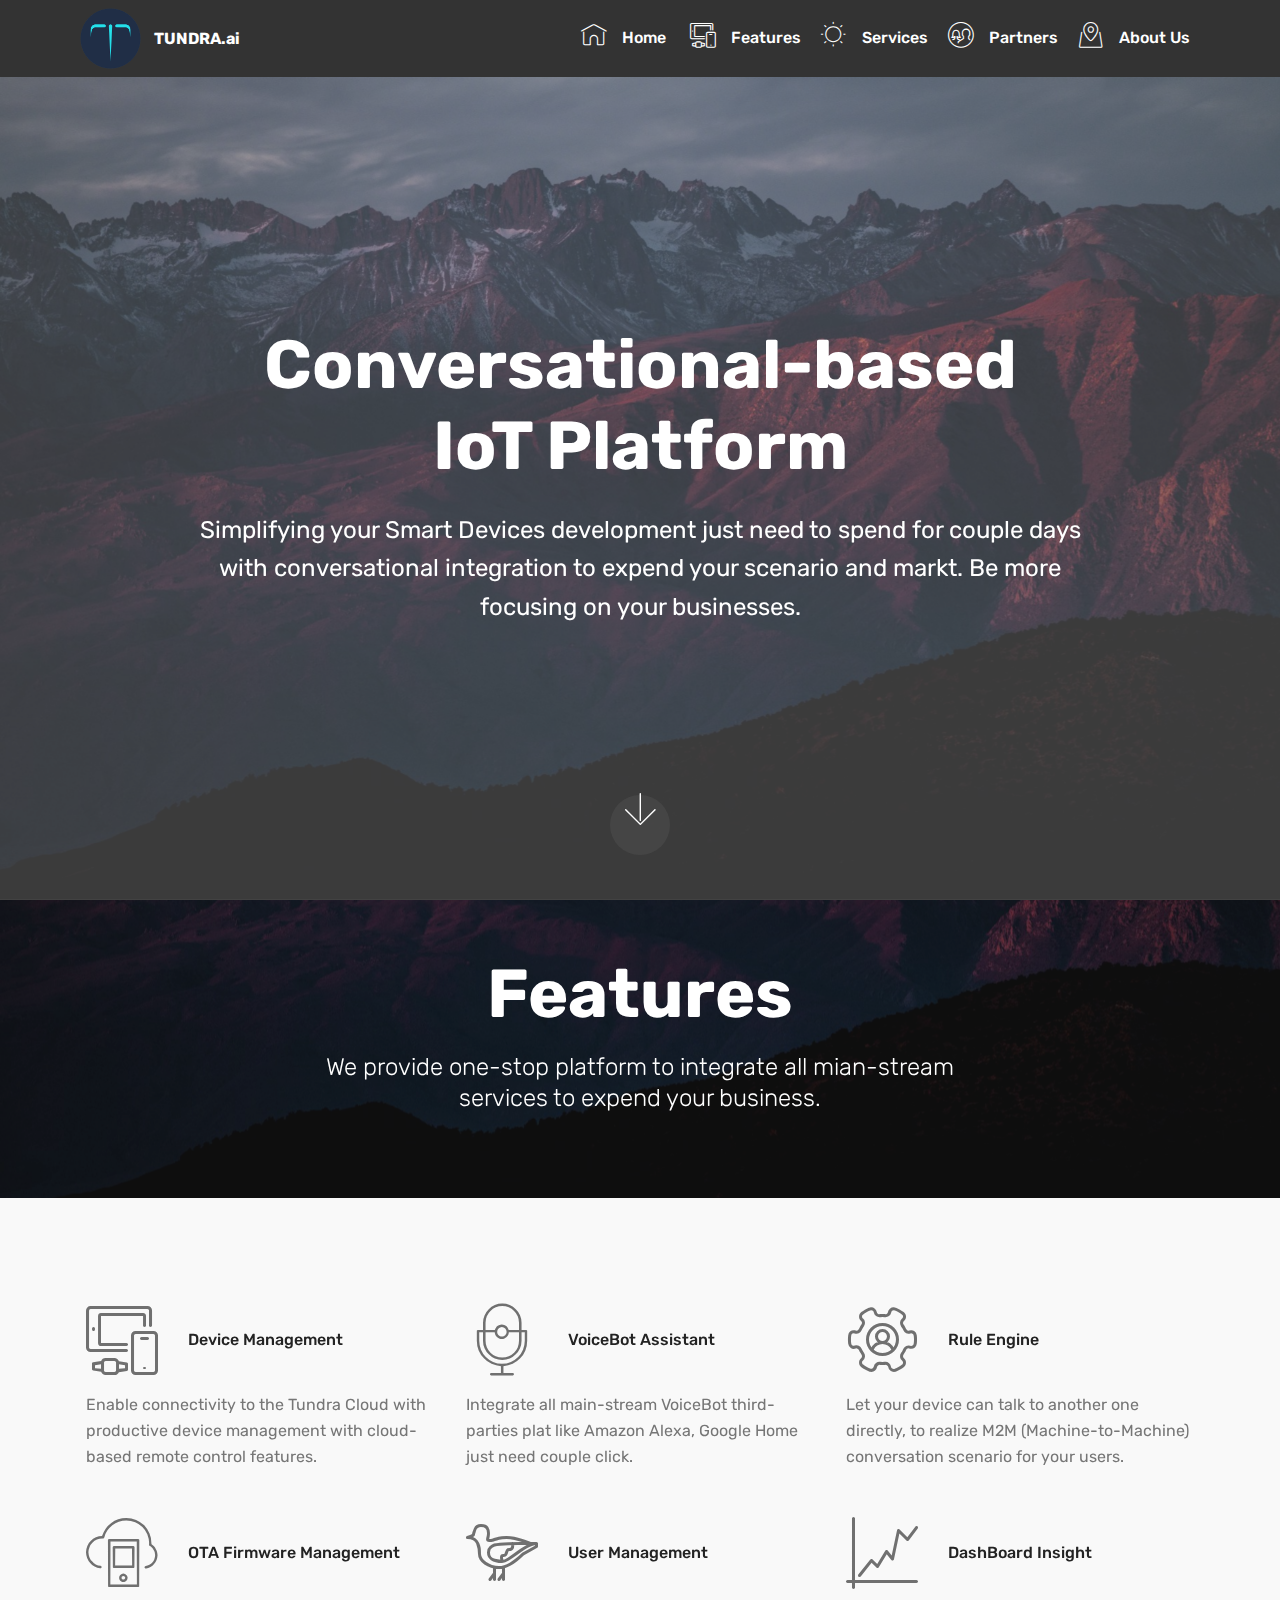
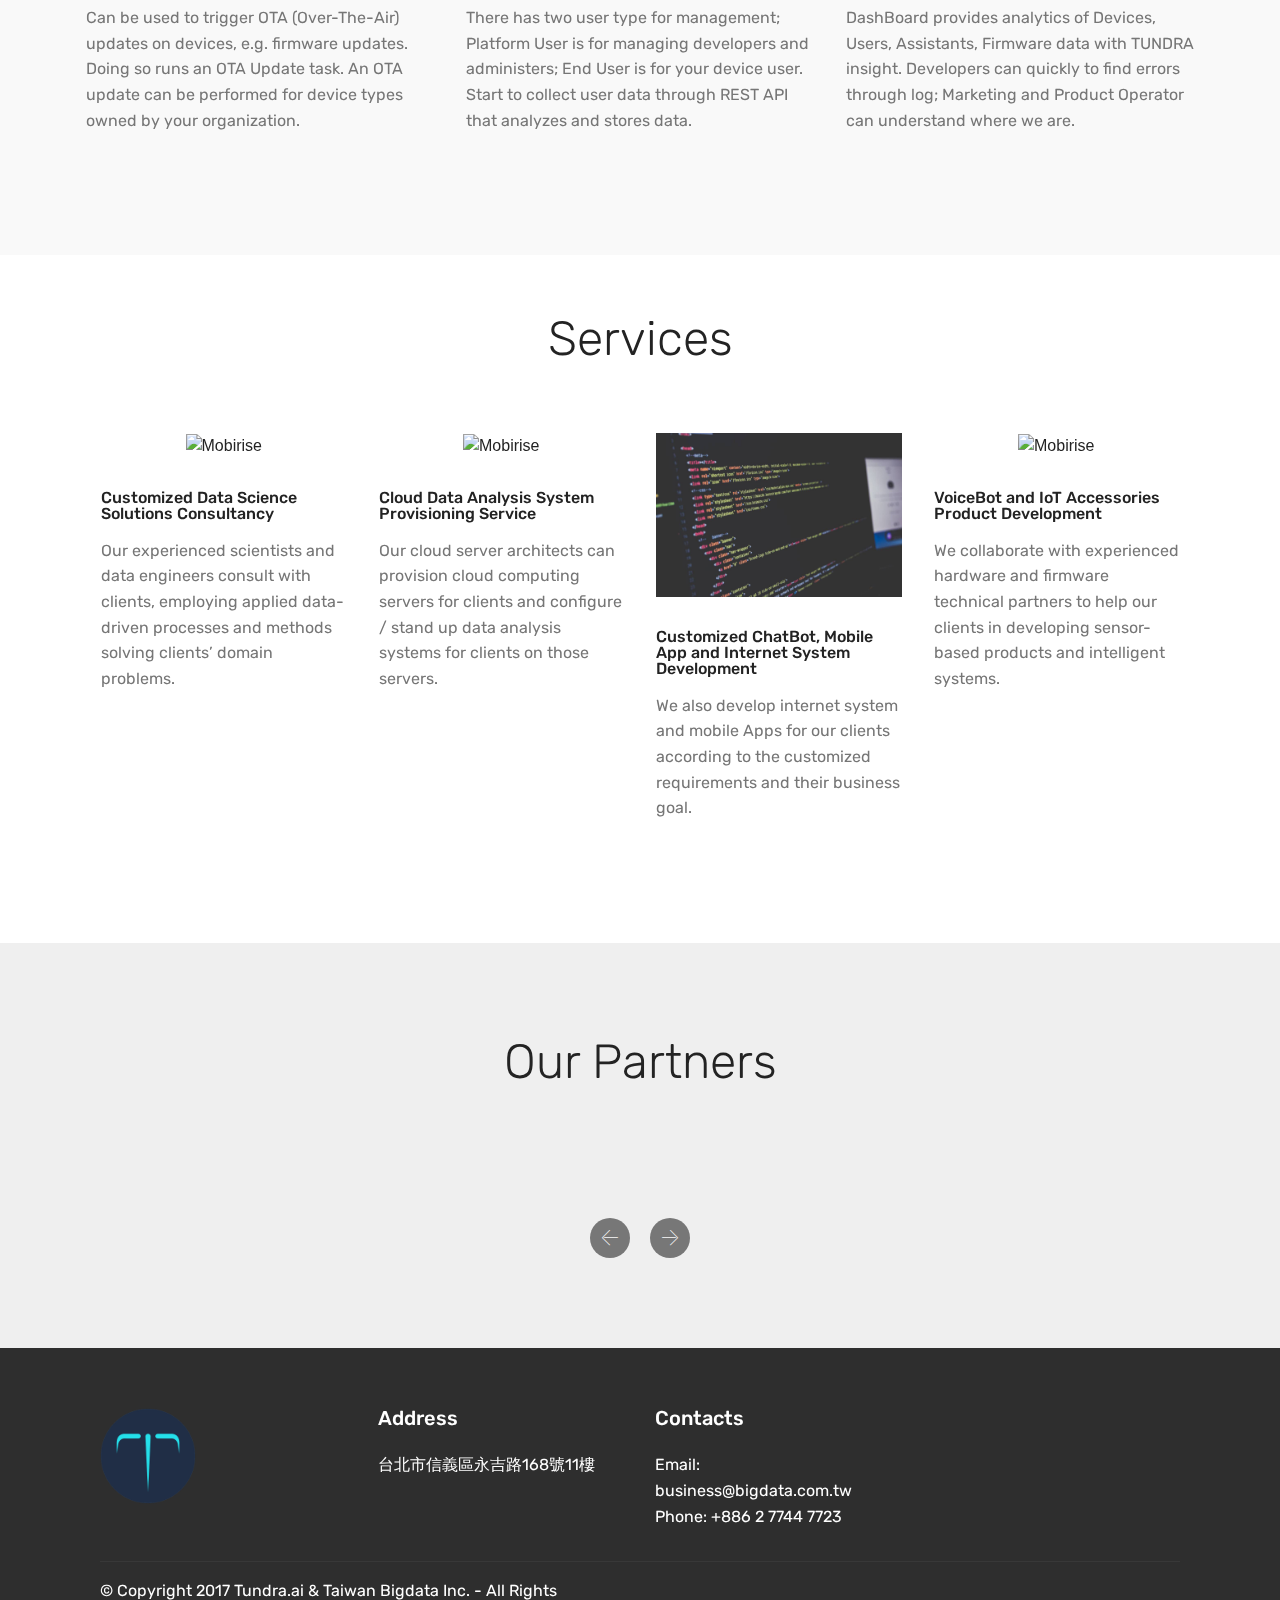
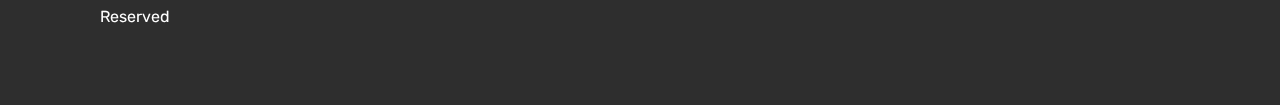
==== commit 36fc3257: "create github pages" ====
--- a/index.html
+++ b/index.html
@@ -26,7 +26,7 @@
   
 </head>
 <body>
-<section class="menu cid-qtC9XromD6" once="menu" id="menu1-g" data-rv-view="36">
+<section class="menu cid-qtC9XromD6" once="menu" id="menu1-g" data-rv-view="889">
 
     
 
@@ -46,7 +46,7 @@
                          <img src="assets/images/logo-480x480.png" alt="Mobirise" title="" media-simple="true" style="height: 3.8rem;">
                     </a>
                 </span>
-                <span class="navbar-caption-wrap"><a class="navbar-caption text-white display-4" href="https://mobirise.com">TUNDRA.ai</a></span>
+                <span class="navbar-caption-wrap"><a class="navbar-caption text-white display-4" href="#top">TUNDRA.ai</a></span>
             </div>
         </div>
         <div class="collapse navbar-collapse" id="navbarSupportedContent">
@@ -54,8 +54,8 @@
                     <a class="nav-link link text-white display-4" href="#top">
                         <span class="mbri-home mbr-iconfont mbr-iconfont-btn"></span>&nbsp;Home&nbsp;</a>
                 </li>
-                <li class="nav-item"><a class="nav-link link text-white display-4" href="index.html#features18-j"><span class="mbri-devices mbr-iconfont mbr-iconfont-btn"></span>&nbsp;Features</a></li><li class="nav-item"><a class="nav-link link text-white display-4" href="index.html#content5-n"><span class="mbri-sun mbr-iconfont mbr-iconfont-btn"></span>&nbsp;Services</a></li><li class="nav-item"><a class="nav-link link text-white display-4" href="index.html#clients-k"><span class="mbri-users mbr-iconfont mbr-iconfont-btn"></span>&nbsp;Clients</a></li><li class="nav-item">
-                    <a class="nav-link link text-white display-4" href="https://mobirise.com"><span class="mbri-map-pin mbr-iconfont mbr-iconfont-btn"></span>
+                <li class="nav-item"><a class="nav-link link text-white display-4" href="index.html#content5-n"><span class="mbri-devices mbr-iconfont mbr-iconfont-btn"></span>&nbsp;Features</a></li><li class="nav-item"><a class="nav-link link text-white display-4" href="index.html#content5-n"><span class="mbri-sun mbr-iconfont mbr-iconfont-btn"></span>&nbsp;Services</a></li><li class="nav-item"><a class="nav-link link text-white display-4" href="index.html#clients-k"><span class="mbri-users mbr-iconfont mbr-iconfont-btn"></span>&nbsp;Partners</a></li><li class="nav-item">
+                    <a class="nav-link link text-white display-4" href="index.html#footer1-f"><span class="mbri-map-pin mbr-iconfont mbr-iconfont-btn"></span>
                         
                         About Us
                     </a>
@@ -65,18 +65,18 @@
     </nav>
 </section>
 
-<section class="engine"><a href="https://mobirise.co/m">bootstrap table</a></section><section class="cid-qtC9XsVFHy mbr-fullscreen mbr-parallax-background" id="header2-e" data-rv-view="38">
-
-    
-
-    
+<section class="engine"><a href="https://mobirise.co/q">bootstrap slideshow</a></section><section class="cid-qtC9XsVFHy mbr-fullscreen mbr-parallax-background" id="header2-e" data-rv-view="891">
+
+    
+
+    <div class="mbr-overlay" style="opacity: 0.5; background-color: rgb(118, 118, 118);"></div>
 
     <div class="container align-center">
         <div class="row justify-content-md-center">
             <div class="mbr-white col-md-10">
-                <h1 class="mbr-section-title mbr-bold pb-3 mbr-fonts-style display-1"><br>Conversational-based<br>Tundra IoT Platform</h1>
-                
-                <p class="mbr-text pb-3 mbr-fonts-style display-5">Simplifying your Smart Devices development just need to spend your couple days.<br>Be more focusing on your businesses and marketing to get you market.</p>
+                <h1 class="mbr-section-title mbr-bold pb-3 mbr-fonts-style display-1"><br>Conversational-based<br>IoT Platform</h1>
+                
+                <p class="mbr-text pb-3 mbr-fonts-style display-5">Simplifying your Smart Devices development just need to spend for couple days with conversational integration to expend your scenario and markt. Be more focusing on your businesses.</p>
                 
             </div>
         </div>
@@ -88,7 +88,7 @@
     </div>
 </section>
 
-<section class="mbr-section content5 cid-qtCjKZbpUf mbr-parallax-background" id="content5-n" data-rv-view="41">
+<section class="mbr-section content5 cid-qtCjKZbpUf mbr-parallax-background" id="content5-n" data-rv-view="894">
 
     
 
@@ -100,15 +100,15 @@
             <div class="title col-12 col-md-8">
                 <h2 class="align-center mbr-bold mbr-white pb-3 mbr-fonts-style display-1">
                     Features</h2>
-                <h3 class="mbr-section-subtitle align-center mbr-light mbr-white pb-3 mbr-fonts-style display-5">We provide one-stop platform to integrate all mian-stream services to extend your business.</h3>
-                
-                
-            </div>
-        </div>
-    </div>
-</section>
-
-<section class="features10 cid-qtCjEcdOpi" id="features10-m" data-rv-view="44">
+                <h3 class="mbr-section-subtitle align-center mbr-light mbr-white pb-3 mbr-fonts-style display-5">We provide one-stop platform to integrate all mian-stream services to expend your business.</h3>
+                
+                
+            </div>
+        </div>
+    </div>
+</section>
+
+<section class="features10 cid-qtCjEcdOpi" id="features10-m" data-rv-view="897">
 
     
 
@@ -124,9 +124,7 @@
                         Device Management</h4>
                 </div>
                 <div class="card-box">
-                    <p class="mbr-text mbr-fonts-style display-7">
-                       Mobirise is an easy website builder - just drop site elements to your page, add content and style it to look the way you like. <a href="http://mobirise.com">Learn more...</a>
-                    </p>
+                    <p class="mbr-text mbr-fonts-style display-7">Enable connectivity to the Tundra Cloud with productive device management with cloud-based remote control features.</p>
                 </div>
             </div>
 
@@ -139,9 +137,7 @@
                         VoiceBot Assistant</h4>
                 </div>
                 <div class="card-box">
-                    <p class="mbr-text mbr-fonts-style display-7">
-                       All sites you make with Mobirise are mobile-friendly. You don't have to create a special mobile version of your site. <a href="http://mobirise.com">Learn more...</a>
-                    </p>
+                    <p class="mbr-text mbr-fonts-style display-7">Integrate all main-stream VoiceBot third-parties plat like Amazon Alexa, Google Home just need couple click.</p>
                 </div>
             </div>
 
@@ -153,9 +149,7 @@
                     <h4 class="card-title media-body py-3 mbr-fonts-style display-7">Rule Engine</h4>
                 </div>
                 <div class="card-box">
-                    <p class="mbr-text mbr-fonts-style display-7">
-                       Mobirise offers many site blocks in several themes, and though these blocks are pre-made, they are flexible. <a href="http://mobirise.com">Learn more...</a>
-                    </p>
+                    <p class="mbr-text mbr-fonts-style display-7">Let your device can talk to another one directly, to realize M2M (Machine-to-Machine) conversation scenario for your users. </p>
                 </div>
             </div>
 
@@ -164,7 +158,7 @@
     </div>
 </section>
 
-<section class="features10 cid-qtCjALQSgZ" id="features10-l" data-rv-view="47">
+<section class="features10 cid-qtCjALQSgZ" id="features10-l" data-rv-view="900">
 
     
 
@@ -179,9 +173,7 @@
                     <h4 class="card-title media-body py-3 mbr-fonts-style display-7">OTA Firmware Management</h4>
                 </div>
                 <div class="card-box">
-                    <p class="mbr-text mbr-fonts-style display-7">
-                       Mobirise is an easy website builder - just drop site elements to your page, add content and style it to look the way you like. <a href="http://mobirise.com">Learn more...</a>
-                    </p>
+                    <p class="mbr-text mbr-fonts-style display-7">Can be used to trigger OTA (Over-The-Air) updates on devices, e.g. firmware updates. Doing so runs an OTA Update task. An OTA update can be performed for device types owned by your organization.</p>
                 </div>
             </div>
 
@@ -193,9 +185,7 @@
                     <h4 class="card-title media-body py-3 mbr-fonts-style display-7">User Management</h4>
                 </div>
                 <div class="card-box">
-                    <p class="mbr-text mbr-fonts-style display-7">
-                       All sites you make with Mobirise are mobile-friendly. You don't have to create a special mobile version of your site. <a href="http://mobirise.com">Learn more...</a>
-                    </p>
+                    <p class="mbr-text mbr-fonts-style display-7">There has two user type for management; Platform User is for managing developers and administers; End User is for your device user. Start to collect user data through REST API that analyzes and stores data.</p>
                 </div>
             </div>
 
@@ -207,9 +197,7 @@
                     <h4 class="card-title media-body py-3 mbr-fonts-style display-7">DashBoard Insight</h4>
                 </div>
                 <div class="card-box">
-                    <p class="mbr-text mbr-fonts-style display-7">
-                       Mobirise offers many site blocks in several themes, and though these blocks are pre-made, they are flexible. <a href="http://mobirise.com">Learn more...</a>
-                    </p>
+                    <p class="mbr-text mbr-fonts-style display-7">DashBoard provides analytics of Devices, Users, Assistants, Firmware data with TUNDRA insight. Developers can quickly to find errors through log; Marketing and Product Operator can understand where we are.</p>
                 </div>
             </div>
 
@@ -218,26 +206,22 @@
     </div>
 </section>
 
-<section class="mbr-section content4 cid-qtEPRGjV6R" id="content4-15" data-rv-view="50">
+<section class="mbr-section content4 cid-qtEPRGjV6R" id="content4-15" data-rv-view="903">
 
     
 
     <div class="container">
         <div class="media-container-row">
             <div class="title col-12 col-md-8">
-                <h2 class="align-center pb-3 mbr-fonts-style display-2">
-                    Article Title with Solid Background
-                </h2>
-                <h3 class="mbr-section-subtitle align-center mbr-light mbr-fonts-style display-5">
-                    Shape your future web project with sharp design and refine coded functions.
-                </h3>
-                
-            </div>
-        </div>
-    </div>
-</section>
-
-<section class="features2 cid-qtEPedWPG6" id="features2-14" data-rv-view="52">
+                <h2 class="align-center pb-3 mbr-fonts-style display-2">Services</h2>
+                <h3 class="mbr-section-subtitle align-center mbr-light mbr-fonts-style display-5"></h3>
+                
+            </div>
+        </div>
+    </div>
+</section>
+
+<section class="features2 cid-qtEPedWPG6" id="features2-14" data-rv-view="905">
 
     
 
@@ -248,15 +232,12 @@
             <div class="card p-3 col-12 col-md-6 col-lg-3">
                 <div class="card-wrapper">
                     <div class="card-img">
-                        <img src="assets/images/01.jpg" alt="Mobirise" media-simple="true">
+                        <img src="assets/images/mbr-1618x1080.jpg" alt="Mobirise" title="" media-simple="true">
                     </div>
                     <div class="card-box">
-                        <h4 class="card-title pb-3 mbr-fonts-style display-7">
-                            No Coding
-                        </h4>
-                        <p class="mbr-text mbr-fonts-style display-7">
-                            Mobirise is an easy website builder - just drop site elements to your page, add content and style it to look the way you like. <a href="http://mobirise.com">Learn more...</a>
-                        </p>
+                        <h4 class="card-title pb-3 mbr-fonts-style display-7">Customized Data Science Solutions Consultancy</h4>
+                        <p class="mbr-text mbr-fonts-style display-7">Our experienced scientists and data engineers consult with clients, employing applied data-driven processes and methods solving clients’ domain problems.
+</p>
                     </div>
                 </div>
             </div>
@@ -264,15 +245,11 @@
             <div class="card p-3 col-12 col-md-6 col-lg-3">
                 <div class="card-wrapper">
                     <div class="card-img">
-                        <img src="assets/images/02.jpg" alt="Mobirise" media-simple="true">
+                        <img src="assets/images/metronic-v.3.6-responsive-admin-dashboard-template-1200x800.jpg" alt="Mobirise" title="" media-simple="true">
                     </div>
                     <div class="card-box ">
-                        <h4 class="card-title pb-3 mbr-fonts-style display-7">
-                            Mobile Friendly
-                        </h4>
-                        <p class="mbr-text mbr-fonts-style display-7">
-                            All sites you make with Mobirise are mobile-friendly. You don't have to create a special mobile version of your site. <a href="http://mobirise.com">Learn more...</a>
-                        </p>
+                        <h4 class="card-title pb-3 mbr-fonts-style display-7">Cloud Data Analysis System Provisioning Service&nbsp;</h4>
+                        <p class="mbr-text mbr-fonts-style display-7">Our cloud server architects can provision cloud computing servers for clients and configure / stand up data analysis systems for clients on those servers.&nbsp;</p>
                     </div>
                 </div>
             </div>
@@ -283,12 +260,8 @@
                         <img src="assets/images/03.jpg" alt="Mobirise" media-simple="true">
                     </div>
                     <div class="card-box">
-                        <h4 class="card-title pb-3 mbr-fonts-style display-7">
-                            Unique Styles
-                        </h4>
-                        <p class="mbr-text mbr-fonts-style display-7">
-                            Mobirise offers many site blocks in several themes, and though these blocks are pre-made, they are flexible. <a href="http://mobirise.com">Learn more...</a>
-                        </p>
+                        <h4 class="card-title pb-3 mbr-fonts-style display-7">Customized ChatBot, Mobile App and Internet System Development</h4>
+                        <p class="mbr-text mbr-fonts-style display-7">We also develop internet system and mobile Apps for our clients according to the customized requirements and their business goal.&nbsp;</p>
                     </div>
                 </div>
             </div>
@@ -296,23 +269,19 @@
             <div class="card p-3 col-12 col-md-6 col-lg-3">
                 <div class="card-wrapper">
                     <div class="card-img">
-                        <img src="assets/images/01.jpg" alt="Mobirise" media-simple="true">
+                        <img src="assets/images/google-home.0.0-1200x800.jpg" alt="Mobirise" title="" media-simple="true">
                     </div>
                     <div class="card-box">
-                        <h4 class="card-title pb-3 mbr-fonts-style display-7">
-                            Unlimited Sites
-                        </h4>
-                        <p class="mbr-text mbr-fonts-style display-7">
-                            Mobirise gives you the freedom to develop as many websites as you like given the fact that it is a desktop app. <a href="http://mobirise.com">Learn more...</a>
-                        </p>
-                    </div>
-                </div>
-            </div>
-        </div>
-    </div>
-</section>
-
-<section class="clients cid-qtCjoXbrBL" id="clients-k" data-rv-view="55">
+                        <h4 class="card-title pb-3 mbr-fonts-style display-7">VoiceBot and IoT Accessories Product Development</h4>
+                        <p class="mbr-text mbr-fonts-style display-7">We collaborate with experienced hardware and firmware technical partners to help our clients in developing sensor-based products and intelligent systems.&nbsp;</p>
+                    </div>
+                </div>
+            </div>
+        </div>
+    </div>
+</section>
+
+<section class="clients cid-qtCjoXbrBL" id="clients-k" data-rv-view="908">
       
 
     
@@ -320,11 +289,8 @@
             <div class="media-container-row">
                 <div class="col-12 align-center">
                     <h2 class="mbr-section-title pb-3 mbr-fonts-style display-2">
-                        Our Clients
-                    </h2>
-                    <h3 class="mbr-section-subtitle mbr-light mbr-fonts-style display-5">
-                        Click any image to change it.Click blue "Gear" icon in the top right corner to change background, amount slides and amount visible items at once.
-                    </h3>
+                        Our Partners</h2>
+                    
                 </div>
             </div>
         </div>
@@ -337,11 +303,15 @@
                 
                 
                 
-            <div class="carousel-item ">
+            
+                 
+                 
+                
+                <div class="carousel-item ">
                     <div class="media-container-row">
                         <div class="col-md-12">
                             <div class="wrap-img ">
-                                <img src="assets/images/1.png" class="img-responsive clients-img" media-simple="true">
+                                <img src="assets/images/logo-systex-498x54.png" class="img-responsive clients-img" alt="" title="" media-simple="true">
                             </div>
                         </div>
                     </div>
@@ -349,7 +319,7 @@
                     <div class="media-container-row">
                         <div class="col-md-12">
                             <div class="wrap-img ">
-                                <img src="assets/images/2.png" class="img-responsive clients-img" media-simple="true">
+                                <img src="assets/images/cvilux-401x111.png" class="img-responsive clients-img" alt="" title="" media-simple="true">
                             </div>
                         </div>
                     </div>
@@ -357,7 +327,7 @@
                     <div class="media-container-row">
                         <div class="col-md-12">
                             <div class="wrap-img ">
-                                <img src="assets/images/3.png" class="img-responsive clients-img" media-simple="true">
+                                <img src="assets/images/0099076d-logo-500x72.png" class="img-responsive clients-img" alt="" title="" media-simple="true">
                             </div>
                         </div>
                     </div>
@@ -365,7 +335,7 @@
                     <div class="media-container-row">
                         <div class="col-md-12">
                             <div class="wrap-img ">
-                                <img src="assets/images/4.png" class="img-responsive clients-img" media-simple="true">
+                                <img src="assets/images/nextlink-logo-500x50.png" class="img-responsive clients-img" alt="" title="" media-simple="true">
                             </div>
                         </div>
                     </div>
@@ -373,7 +343,7 @@
                     <div class="media-container-row">
                         <div class="col-md-12">
                             <div class="wrap-img ">
-                                <img src="assets/images/5.png" class="img-responsive clients-img" media-simple="true">
+                                <img src="assets/images/logo-500x97.png" class="img-responsive clients-img" alt="" title="" media-simple="true">
                             </div>
                         </div>
                     </div>
@@ -392,7 +362,7 @@
     </div>
 </section>
 
-<section class="cid-qtC9XtGzeD" id="footer1-f" data-rv-view="69">
+<section class="cid-qtC9XtGzeD" id="footer1-f" data-rv-view="922">
 
     
 
@@ -421,14 +391,8 @@
                     Email: business@bigdata.com.tw&nbsp;<br>Phone: +886 2 7744 7723&nbsp;<br></p>
             </div>
             <div class="col-12 col-md-3 mbr-fonts-style display-7">
-                <h5 class="pb-3">
-                    Links
-                </h5>
-                <p class="mbr-text">
-                    <a class="text-primary" href="https://mobirise.com/">Website builder</a>
-                    <br><a class="text-primary" href="https://mobirise.com/mobirise-free-win.zip">Download for Windows</a>
-                    <br><a class="text-primary" href="https://mobirise.com/mobirise-free-mac.zip">Download for Mac</a>
-                </p>
+                <h5 class="pb-3"></h5>
+                <p class="mbr-text"></p>
             </div>
         </div>
         <div class="footer-lower">
@@ -444,38 +408,7 @@
                     </p>
                 </div>
                 <div class="col-md-6">
-                    <div class="social-list align-right">
-                        <div class="soc-item">
-                            <a href="https://twitter.com/mobirise" target="_blank">
-                                <span class="socicon-twitter socicon mbr-iconfont mbr-iconfont-social" media-simple="true"></span>
-                            </a>
-                        </div>
-                        <div class="soc-item">
-                            <a href="https://www.facebook.com/pages/Mobirise/1616226671953247" target="_blank">
-                                <span class="socicon-facebook socicon mbr-iconfont mbr-iconfont-social" media-simple="true"></span>
-                            </a>
-                        </div>
-                        <div class="soc-item">
-                            <a href="https://www.youtube.com/c/mobirise" target="_blank">
-                                <span class="socicon-youtube socicon mbr-iconfont mbr-iconfont-social" media-simple="true"></span>
-                            </a>
-                        </div>
-                        <div class="soc-item">
-                            <a href="https://instagram.com/mobirise" target="_blank">
-                                <span class="socicon-instagram socicon mbr-iconfont mbr-iconfont-social" media-simple="true"></span>
-                            </a>
-                        </div>
-                        <div class="soc-item">
-                            <a href="https://plus.google.com/u/0/+Mobirise" target="_blank">
-                                <span class="socicon-googleplus socicon mbr-iconfont mbr-iconfont-social" media-simple="true"></span>
-                            </a>
-                        </div>
-                        <div class="soc-item">
-                            <a href="https://www.behance.net/Mobirise" target="_blank">
-                                <span class="socicon-behance socicon mbr-iconfont mbr-iconfont-social" media-simple="true"></span>
-                            </a>
-                        </div>
-                    </div>
+                    
                 </div>
             </div>
         </div>
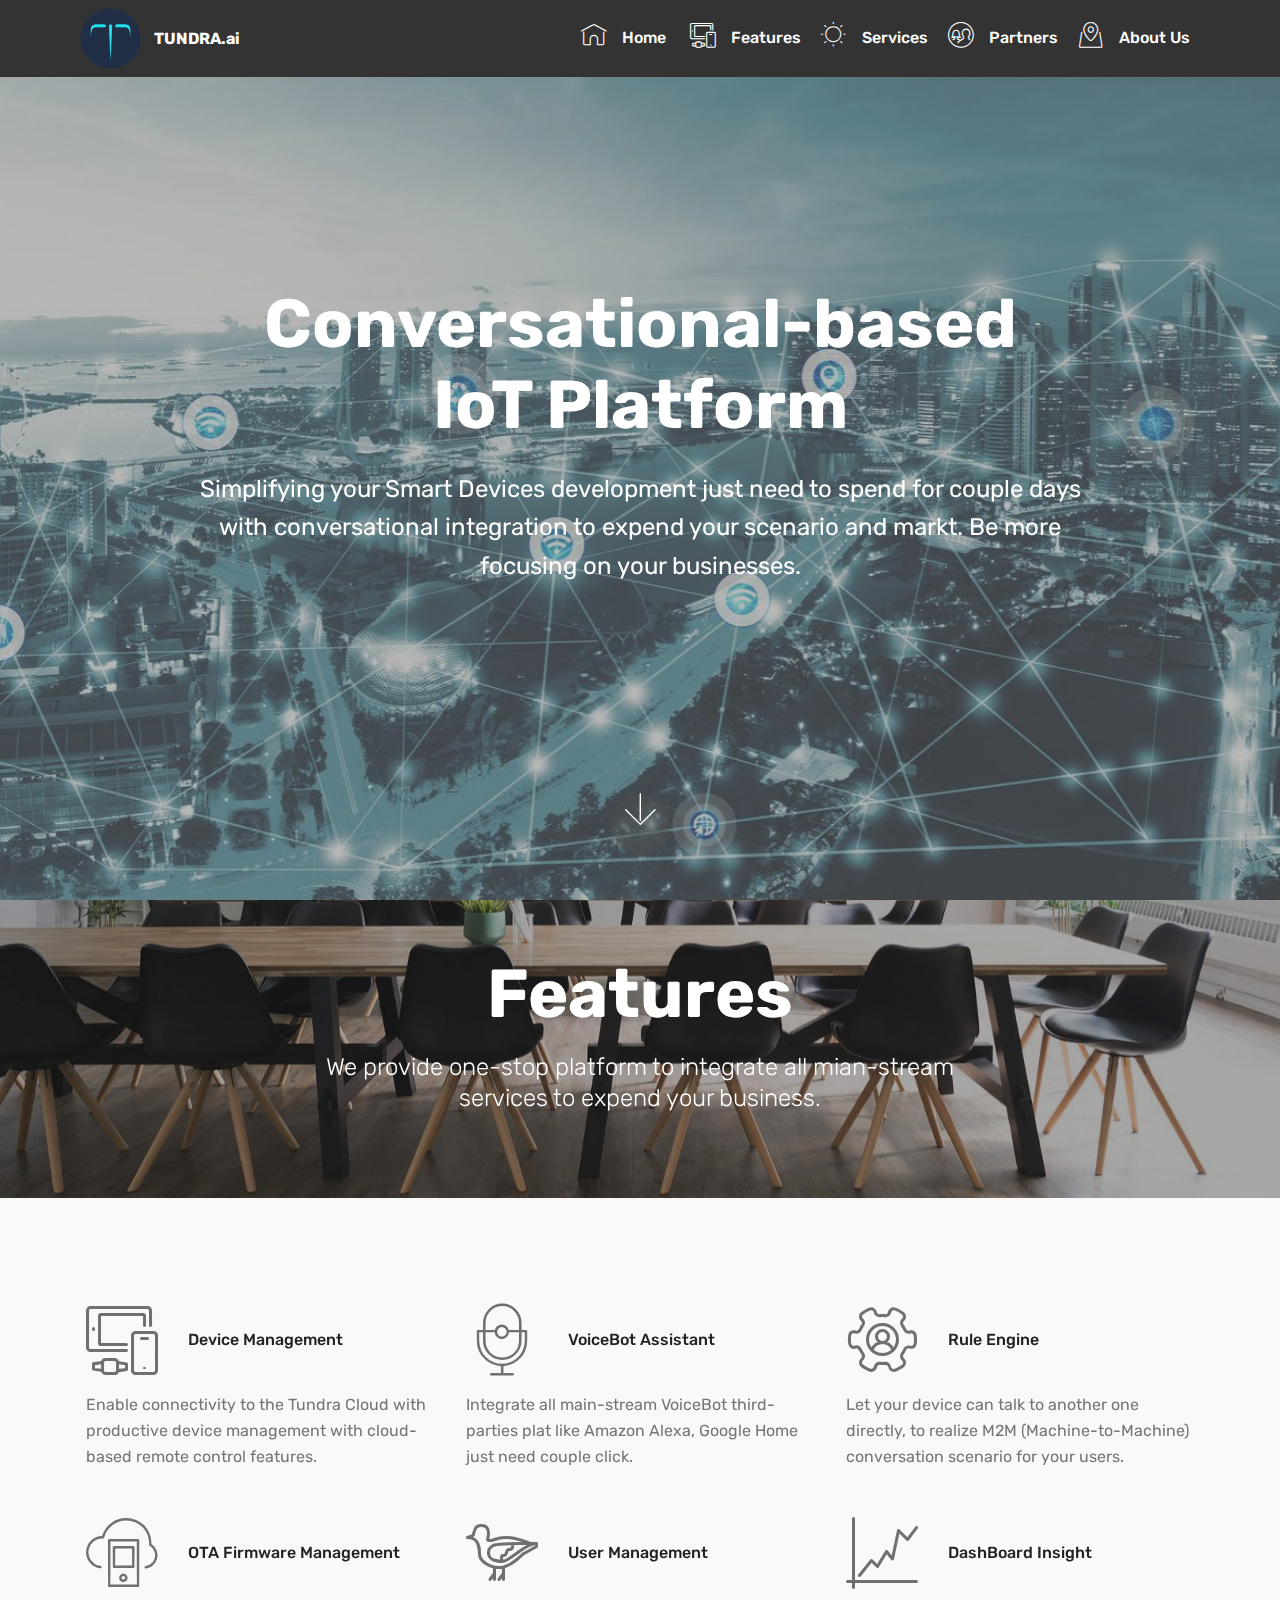
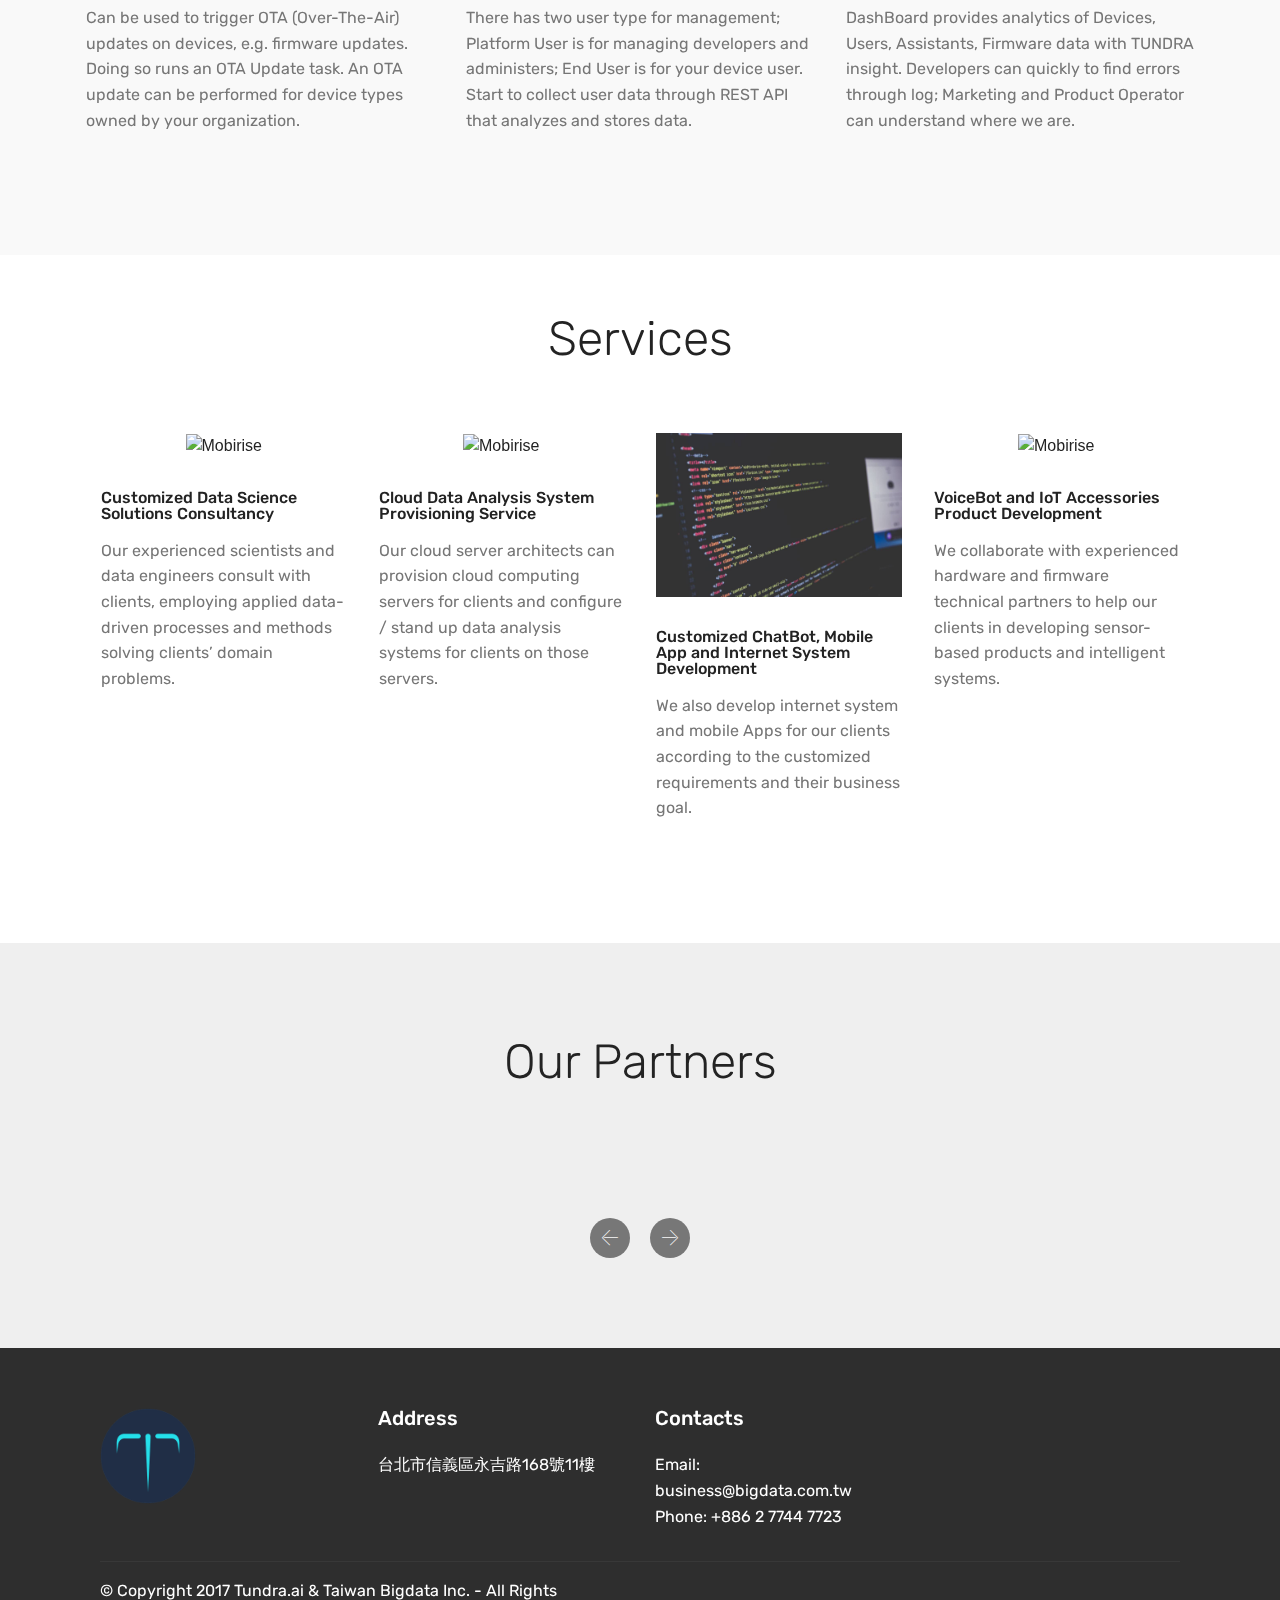
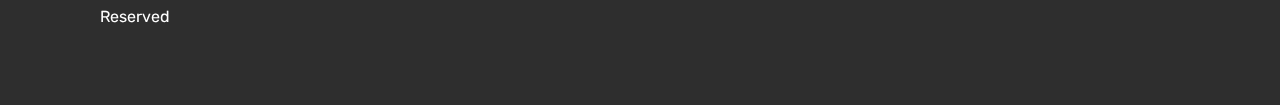
==== commit 5be0d728: "create github pages" ====
--- a/index.html
+++ b/index.html
@@ -26,7 +26,7 @@
   
 </head>
 <body>
-<section class="menu cid-qtC9XromD6" once="menu" id="menu1-g" data-rv-view="889">
+<section class="menu cid-qtC9XromD6" once="menu" id="menu1-g" data-rv-view="632">
 
     
 
@@ -42,7 +42,7 @@
         <div class="menu-logo">
             <div class="navbar-brand">
                 <span class="navbar-logo">
-                    <a href="https://tundra.ai">
+                    <a href="#top">
                          <img src="assets/images/logo-480x480.png" alt="Mobirise" title="" media-simple="true" style="height: 3.8rem;">
                     </a>
                 </span>
@@ -65,7 +65,7 @@
     </nav>
 </section>
 
-<section class="engine"><a href="https://mobirise.co/q">bootstrap slideshow</a></section><section class="cid-qtC9XsVFHy mbr-fullscreen mbr-parallax-background" id="header2-e" data-rv-view="891">
+<section class="engine"><a href="https://mobirise.co/m">bootstrap table</a></section><section class="cid-qtIbqbiiIF mbr-fullscreen mbr-parallax-background" id="header2-1c" data-rv-view="634">
 
     
 
@@ -74,9 +74,13 @@
     <div class="container align-center">
         <div class="row justify-content-md-center">
             <div class="mbr-white col-md-10">
-                <h1 class="mbr-section-title mbr-bold pb-3 mbr-fonts-style display-1"><br>Conversational-based<br>IoT Platform</h1>
-                
-                <p class="mbr-text pb-3 mbr-fonts-style display-5">Simplifying your Smart Devices development just need to spend for couple days with conversational integration to expend your scenario and markt. Be more focusing on your businesses.</p>
+                <h1 class="mbr-section-title mbr-bold pb-3 mbr-fonts-style display-1">
+                    Conversational-based
+                <div>IoT Platform</div></h1>
+                
+                <p class="mbr-text pb-3 mbr-fonts-style display-5">
+                    Simplifying your Smart Devices development just need to spend for couple days with conversational integration to expend your scenario and markt. Be more focusing on your businesses.
+                </p>
                 
             </div>
         </div>
@@ -88,7 +92,7 @@
     </div>
 </section>
 
-<section class="mbr-section content5 cid-qtCjKZbpUf mbr-parallax-background" id="content5-n" data-rv-view="894">
+<section class="mbr-section content5 cid-qtIcEmcraY mbr-parallax-background" id="content5-1e" data-rv-view="637">
 
     
 
@@ -99,7 +103,8 @@
         <div class="media-container-row">
             <div class="title col-12 col-md-8">
                 <h2 class="align-center mbr-bold mbr-white pb-3 mbr-fonts-style display-1">
-                    Features</h2>
+                    Features
+                </h2>
                 <h3 class="mbr-section-subtitle align-center mbr-light mbr-white pb-3 mbr-fonts-style display-5">We provide one-stop platform to integrate all mian-stream services to expend your business.</h3>
                 
                 
@@ -108,7 +113,7 @@
     </div>
 </section>
 
-<section class="features10 cid-qtCjEcdOpi" id="features10-m" data-rv-view="897">
+<section class="features10 cid-qtCjEcdOpi" id="features10-m" data-rv-view="640">
 
     
 
@@ -158,7 +163,7 @@
     </div>
 </section>
 
-<section class="features10 cid-qtCjALQSgZ" id="features10-l" data-rv-view="900">
+<section class="features10 cid-qtCjALQSgZ" id="features10-l" data-rv-view="643">
 
     
 
@@ -206,7 +211,7 @@
     </div>
 </section>
 
-<section class="mbr-section content4 cid-qtEPRGjV6R" id="content4-15" data-rv-view="903">
+<section class="mbr-section content4 cid-qtEPRGjV6R" id="content4-15" data-rv-view="646">
 
     
 
@@ -221,7 +226,7 @@
     </div>
 </section>
 
-<section class="features2 cid-qtEPedWPG6" id="features2-14" data-rv-view="905">
+<section class="features2 cid-qtEPedWPG6" id="features2-14" data-rv-view="648">
 
     
 
@@ -281,7 +286,7 @@
     </div>
 </section>
 
-<section class="clients cid-qtCjoXbrBL" id="clients-k" data-rv-view="908">
+<section class="clients cid-qtCjoXbrBL" id="clients-k" data-rv-view="651">
       
 
     
@@ -362,7 +367,7 @@
     </div>
 </section>
 
-<section class="cid-qtC9XtGzeD" id="footer1-f" data-rv-view="922">
+<section class="cid-qtC9XtGzeD" id="footer1-f" data-rv-view="665">
 
     
 
--- a/assets/mobirise/css/mbr-additional.css
+++ b/assets/mobirise/css/mbr-additional.css
@@ -1713,17 +1713,13 @@
     flex-shrink: 0;
   }
 }
-.cid-qtC9XsVFHy {
-  background-image: url("../../../assets/images/jumbotron.jpg");
-}
-.cid-qtCjKZbpUf {
+.cid-qtIbqbiiIF {
+  background-image: url("../../../assets/images/34856830891-bf2e6a72e2-h-1-1600x828.jpg");
+}
+.cid-qtIcEmcraY {
   padding-top: 60px;
   padding-bottom: 60px;
-  background-image: url("../../../assets/images/mbr-1620x1080.jpg");
-}
-.cid-qtCjKZbpUf H2 {
-  color: #ffffff;
-  text-align: center;
+  background-image: url("../../../assets/images/mbr-2-1620x1080.jpg");
 }
 .cid-qtCjEcdOpi {
   padding-top: 90px;
@@ -2100,6 +2096,9 @@
     justify-content: center;
     -webkit-justify-content: center;
   }
+}
+.cid-qtC9XtGzeD .copyright > p {
+  text-align: left;
 }
 .cid-qtC9XromD6 .navbar {
   padding: .5rem 0;
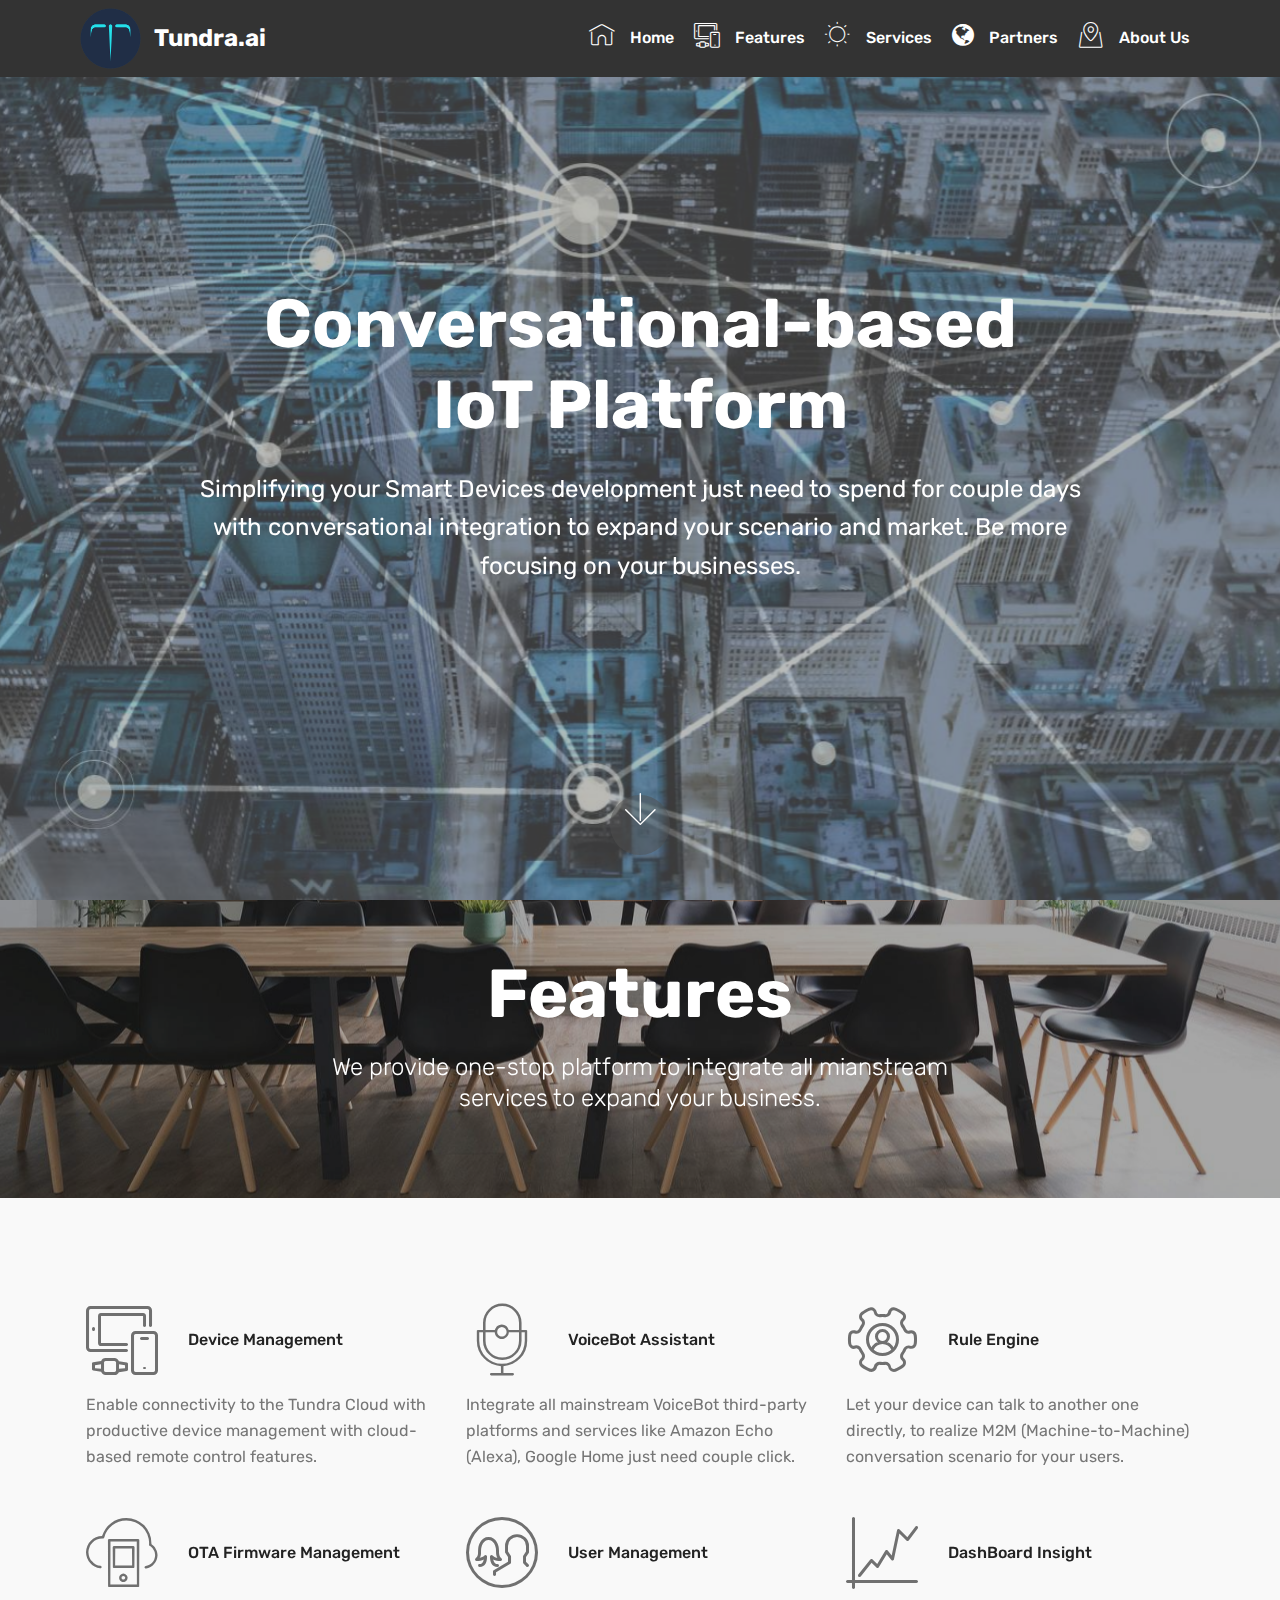
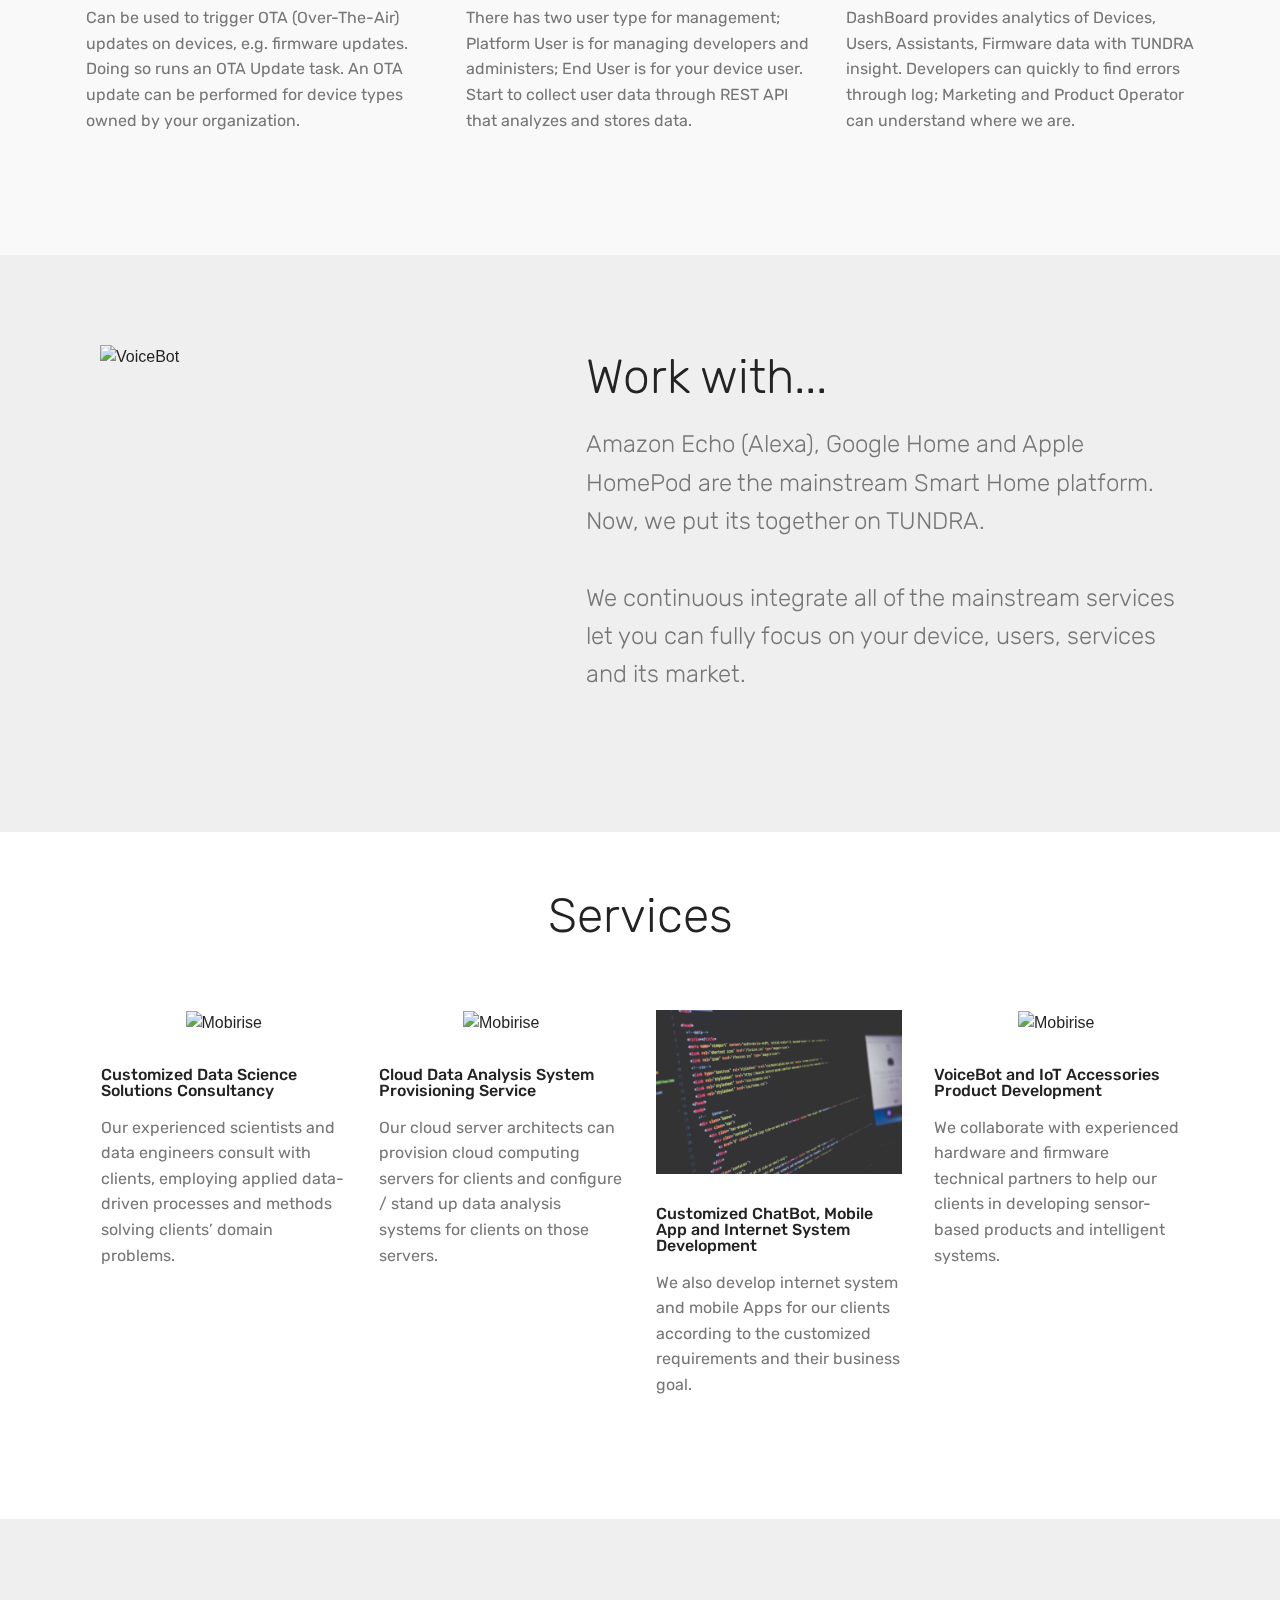
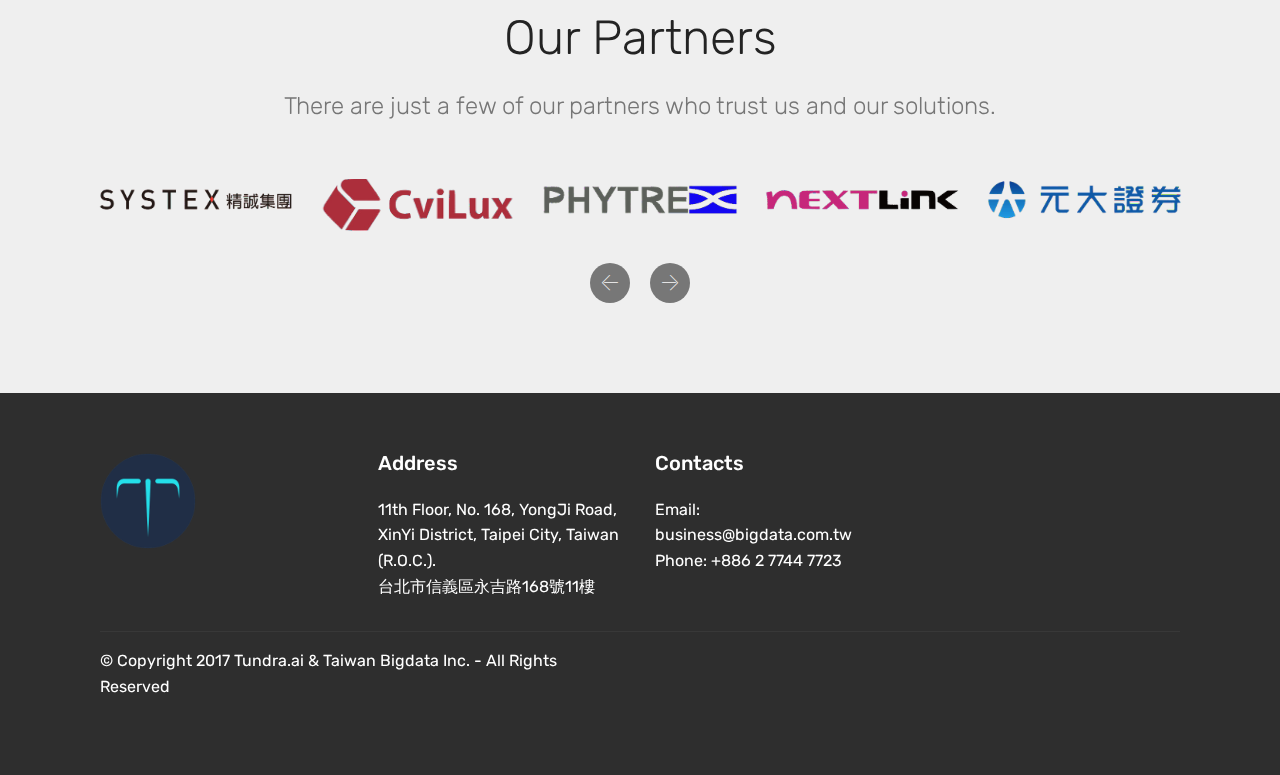
==== commit 55438046: "Fix typos." ====
--- a/index.html
+++ b/index.html
@@ -1,18 +1,18 @@
 <!DOCTYPE html>
 <html>
 <head>
-  <!-- Site made with Mobirise Website Builder v4.2.3, https://mobirise.com -->
+  <!-- Site made with Mobirise Website Builder v4.2.4, https://mobirise.com -->
   <meta charset="UTF-8">
   <meta http-equiv="X-UA-Compatible" content="IE=edge">
-  <meta name="generator" content="Mobirise v4.2.3, mobirise.com">
+  <meta name="generator" content="Mobirise v4.2.4, mobirise.com">
   <meta name="viewport" content="width=device-width, initial-scale=1">
   <link rel="shortcut icon" href="assets/images/logo-480x480.png" type="image/x-icon">
   <meta name="description" content="">
   <title>Tundra.ai</title>
-  <link rel="stylesheet" href="assets/icon54-v2/style.css">
+  <link rel="stylesheet" href="assets/icon54/style.css">
   <link rel="stylesheet" href="assets/web/assets/mobirise-icons/mobirise-icons.css">
+  <link rel="stylesheet" href="assets/font-awesome/css/font-awesome.min.css">
   <link rel="stylesheet" href="assets/icons-mind/style.css">
-  <link rel="stylesheet" href="assets/icon54/style.css">
   <link rel="stylesheet" href="assets/tether/tether.min.css">
   <link rel="stylesheet" href="assets/bootstrap/css/bootstrap.min.css">
   <link rel="stylesheet" href="assets/bootstrap/css/bootstrap-grid.min.css">
@@ -26,7 +26,7 @@
   
 </head>
 <body>
-<section class="menu cid-qtC9XromD6" once="menu" id="menu1-g" data-rv-view="632">
+<section class="menu cid-quqr7HGmFo" once="menu" id="menu1-1g" data-rv-view="300">
 
     
 
@@ -42,19 +42,26 @@
         <div class="menu-logo">
             <div class="navbar-brand">
                 <span class="navbar-logo">
-                    <a href="#top">
+                    <a href="https://mobirise.com">
                          <img src="assets/images/logo-480x480.png" alt="Mobirise" title="" media-simple="true" style="height: 3.8rem;">
                     </a>
                 </span>
-                <span class="navbar-caption-wrap"><a class="navbar-caption text-white display-4" href="#top">TUNDRA.ai</a></span>
+                <span class="navbar-caption-wrap"><a class="navbar-caption text-white display-5" href="https://mobirise.com">Tundra.ai</a></span>
             </div>
         </div>
         <div class="collapse navbar-collapse" id="navbarSupportedContent">
             <ul class="navbar-nav nav-dropdown nav-right" data-app-modern-menu="true"><li class="nav-item">
                     <a class="nav-link link text-white display-4" href="#top">
-                        <span class="mbri-home mbr-iconfont mbr-iconfont-btn"></span>&nbsp;Home&nbsp;</a>
-                </li>
-                <li class="nav-item"><a class="nav-link link text-white display-4" href="index.html#content5-n"><span class="mbri-devices mbr-iconfont mbr-iconfont-btn"></span>&nbsp;Features</a></li><li class="nav-item"><a class="nav-link link text-white display-4" href="index.html#content5-n"><span class="mbri-sun mbr-iconfont mbr-iconfont-btn"></span>&nbsp;Services</a></li><li class="nav-item"><a class="nav-link link text-white display-4" href="index.html#clients-k"><span class="mbri-users mbr-iconfont mbr-iconfont-btn"></span>&nbsp;Partners</a></li><li class="nav-item">
+                        <span class="mbri-home mbr-iconfont mbr-iconfont-btn"></span>
+                        Home</a>
+                </li><li class="nav-item"><a class="nav-link link text-white display-4" href="index.html#content5-1e"><span class="mbri-devices mbr-iconfont mbr-iconfont-btn"></span>
+                        
+                        Features</a></li><li class="nav-item"><a class="nav-link link text-white display-4" href="index.html#content4-15"><span class="mbri-sun mbr-iconfont mbr-iconfont-btn"></span>
+                        
+                        Services</a></li><li class="nav-item"><a class="nav-link link text-white display-4" href="index.html#clients-k"><span class="fa fa-globe mbr-iconfont mbr-iconfont-btn"></span>
+                        
+                        Partners</a></li>
+                <li class="nav-item">
                     <a class="nav-link link text-white display-4" href="index.html#footer1-f"><span class="mbri-map-pin mbr-iconfont mbr-iconfont-btn"></span>
                         
                         About Us
@@ -65,7 +72,7 @@
     </nav>
 </section>
 
-<section class="engine"><a href="https://mobirise.co/m">bootstrap table</a></section><section class="cid-qtIbqbiiIF mbr-fullscreen mbr-parallax-background" id="header2-1c" data-rv-view="634">
+<section class="engine"><a href="https://mobirise.co/k">free bootstrap templates</a></section><section class="cid-qtIbqbiiIF mbr-fullscreen mbr-parallax-background" id="header2-1c" data-rv-view="263">
 
     
 
@@ -79,8 +86,7 @@
                 <div>IoT Platform</div></h1>
                 
                 <p class="mbr-text pb-3 mbr-fonts-style display-5">
-                    Simplifying your Smart Devices development just need to spend for couple days with conversational integration to expend your scenario and markt. Be more focusing on your businesses.
-                </p>
+                    Simplifying your Smart Devices development just need to spend for couple days with conversational integration to expand your scenario and market. Be more focusing on your businesses.</p>
                 
             </div>
         </div>
@@ -92,7 +98,7 @@
     </div>
 </section>
 
-<section class="mbr-section content5 cid-qtIcEmcraY mbr-parallax-background" id="content5-1e" data-rv-view="637">
+<section class="mbr-section content5 cid-qtIcEmcraY mbr-parallax-background" id="content5-1e" data-rv-view="266">
 
     
 
@@ -105,15 +111,15 @@
                 <h2 class="align-center mbr-bold mbr-white pb-3 mbr-fonts-style display-1">
                     Features
                 </h2>
-                <h3 class="mbr-section-subtitle align-center mbr-light mbr-white pb-3 mbr-fonts-style display-5">We provide one-stop platform to integrate all mian-stream services to expend your business.</h3>
-                
-                
-            </div>
-        </div>
-    </div>
-</section>
-
-<section class="features10 cid-qtCjEcdOpi" id="features10-m" data-rv-view="640">
+                <h3 class="mbr-section-subtitle align-center mbr-light mbr-white pb-3 mbr-fonts-style display-5">We provide one-stop platform to integrate all mianstream services to expand your business.</h3>
+                
+                
+            </div>
+        </div>
+    </div>
+</section>
+
+<section class="features10 cid-qtCjEcdOpi" id="features10-m" data-rv-view="269">
 
     
 
@@ -142,7 +148,7 @@
                         VoiceBot Assistant</h4>
                 </div>
                 <div class="card-box">
-                    <p class="mbr-text mbr-fonts-style display-7">Integrate all main-stream VoiceBot third-parties plat like Amazon Alexa, Google Home just need couple click.</p>
+                    <p class="mbr-text mbr-fonts-style display-7">Integrate all mainstream VoiceBot third-party platforms and services like Amazon Echo (Alexa), Google Home just need couple click.</p>
                 </div>
             </div>
 
@@ -163,7 +169,7 @@
     </div>
 </section>
 
-<section class="features10 cid-qtCjALQSgZ" id="features10-l" data-rv-view="643">
+<section class="features10 cid-qtCjALQSgZ" id="features10-l" data-rv-view="272">
 
     
 
@@ -185,7 +191,7 @@
             <div class="card p-3 col-12 col-md-6 col-lg-4">
                 <div class="media mb-3">
                     <div class="card-img align-self-center d-flex">
-                        <span class="mbr-iconfont icon54-v2-user-security-male" media-simple="true"></span>
+                        <span class="mbr-iconfont mbri-users" media-simple="true"></span>
                     </div>
                     <h4 class="card-title media-body py-3 mbr-fonts-style display-7">User Management</h4>
                 </div>
@@ -211,7 +217,32 @@
     </div>
 </section>
 
-<section class="mbr-section content4 cid-qtEPRGjV6R" id="content4-15" data-rv-view="646">
+<section class="features11 cid-qtIgLTFfPQ" id="features11-1f" data-rv-view="275">
+
+    
+
+    
+
+    <div class="container">   
+        <div class="col-md-12">
+            <div class="media-container-row">
+                <div class="mbr-figure" style="width: 45%;">
+                    <img src="assets/images/echodothome-100704745-orig-1539x1365.jpg" alt="VoiceBot" title="" media-simple="true">
+                </div>
+                <div class=" align-left">
+                    <h2 class="mbr-title pt-2 mbr-fonts-style display-2">Work with...</h2>
+                    <div class="mbr-section-text">
+                        <p class="mbr-text mb-5 pt-3 mbr-light mbr-fonts-style display-5">Amazon Echo (Alexa), Google Home and Apple HomePod are the mainstream Smart Home platform. Now, we put its together on TUNDRA.<br><br>We continuous integrate all of the mainstream services let you can fully focus on your device, users, services and its market.</p>
+                    </div>
+
+                    
+                </div>
+            </div>
+        </div> 
+    </div>          
+</section>
+
+<section class="mbr-section content4 cid-qtEPRGjV6R" id="content4-15" data-rv-view="278">
 
     
 
@@ -226,7 +257,7 @@
     </div>
 </section>
 
-<section class="features2 cid-qtEPedWPG6" id="features2-14" data-rv-view="648">
+<section class="features2 cid-qtEPedWPG6" id="features2-14" data-rv-view="280">
 
     
 
@@ -286,7 +317,7 @@
     </div>
 </section>
 
-<section class="clients cid-qtCjoXbrBL" id="clients-k" data-rv-view="651">
+<section class="clients cid-qtCjoXbrBL" id="clients-k" data-rv-view="283">
       
 
     
@@ -294,8 +325,8 @@
             <div class="media-container-row">
                 <div class="col-12 align-center">
                     <h2 class="mbr-section-title pb-3 mbr-fonts-style display-2">
-                        Our Partners</h2>
-                    
+                        Our Partners<br></h2>
+                    <h3 class="mbr-section-subtitle mbr-light mbr-fonts-style display-5">There are just a few of our partners who trust us and our solutions.</h3>
                 </div>
             </div>
         </div>
@@ -316,7 +347,7 @@
                     <div class="media-container-row">
                         <div class="col-md-12">
                             <div class="wrap-img ">
-                                <img src="assets/images/logo-systex-498x54.png" class="img-responsive clients-img" alt="" title="" media-simple="true">
+                                <img src="assets/images/systexlogo-524x111.png" class="img-responsive clients-img" alt="" title="" media-simple="true">
                             </div>
                         </div>
                     </div>
@@ -324,7 +355,7 @@
                     <div class="media-container-row">
                         <div class="col-md-12">
                             <div class="wrap-img ">
-                                <img src="assets/images/cvilux-401x111.png" class="img-responsive clients-img" alt="" title="" media-simple="true">
+                                <img src="assets/images/cilluxlogo-426x111.png" class="img-responsive clients-img" alt="" title="" media-simple="true">
                             </div>
                         </div>
                     </div>
@@ -332,7 +363,7 @@
                     <div class="media-container-row">
                         <div class="col-md-12">
                             <div class="wrap-img ">
-                                <img src="assets/images/0099076d-logo-500x72.png" class="img-responsive clients-img" alt="" title="" media-simple="true">
+                                <img src="assets/images/phytrelogo-524x111.png" class="img-responsive clients-img" alt="" title="" media-simple="true">
                             </div>
                         </div>
                     </div>
@@ -340,7 +371,7 @@
                     <div class="media-container-row">
                         <div class="col-md-12">
                             <div class="wrap-img ">
-                                <img src="assets/images/nextlink-logo-500x50.png" class="img-responsive clients-img" alt="" title="" media-simple="true">
+                                <img src="assets/images/nextlinklogo-524x111.png" class="img-responsive clients-img" alt="" title="" media-simple="true">
                             </div>
                         </div>
                     </div>
@@ -348,7 +379,7 @@
                     <div class="media-container-row">
                         <div class="col-md-12">
                             <div class="wrap-img ">
-                                <img src="assets/images/logo-500x97.png" class="img-responsive clients-img" alt="" title="" media-simple="true">
+                                <img src="assets/images/yuandalogo-524x111.png" class="img-responsive clients-img" alt="" title="" media-simple="true">
                             </div>
                         </div>
                     </div>
@@ -367,7 +398,7 @@
     </div>
 </section>
 
-<section class="cid-qtC9XtGzeD" id="footer1-f" data-rv-view="665">
+<section class="cid-qtC9XtGzeD" id="footer1-f" data-rv-view="297">
 
     
 
@@ -386,7 +417,7 @@
                 <h5 class="pb-3">
                     Address
                 </h5>
-                <p class="mbr-text">台北市信義區永吉路168號11樓</p>
+                <p class="mbr-text">11th Floor, No. 168, YongJi Road, XinYi District, Taipei City, Taiwan (R.O.C.).<br>台北市信義區永吉路168號11樓</p>
             </div>
             <div class="col-12 col-md-3 mbr-fonts-style display-7">
                 <h5 class="pb-3">
@@ -425,11 +456,11 @@
   <script src="assets/popper/popper.min.js"></script>
   <script src="assets/tether/tether.min.js"></script>
   <script src="assets/bootstrap/js/bootstrap.min.js"></script>
+  <script src="assets/dropdown/js/script.min.js"></script>
+  <script src="assets/touch-swipe/jquery.touch-swipe.min.js"></script>
+  <script src="assets/smooth-scroll/smooth-scroll.js"></script>
   <script src="assets/jarallax/jarallax.min.js"></script>
   <script src="assets/bootstrap-carousel-swipe/bootstrap-carousel-swipe.js"></script>
-  <script src="assets/smooth-scroll/smooth-scroll.js"></script>
-  <script src="assets/dropdown/js/script.min.js"></script>
-  <script src="assets/touch-swipe/jquery.touch-swipe.min.js"></script>
   <script src="assets/theme/js/script.js"></script>
   
   
--- a/assets/mobirise/css/mbr-additional.css
+++ b/assets/mobirise/css/mbr-additional.css
@@ -1337,6 +1337,851 @@
   height: auto;
   min-height: 100vh;
 }
+.cid-qtIbqbiiIF {
+  background-image: url("../../../assets/images/1-1600x828.jpg");
+}
+.cid-qtIbqbiiIF .mbr-table-cell {
+  vertical-align: middle;
+}
+.cid-qtIcEmcraY {
+  padding-top: 60px;
+  padding-bottom: 60px;
+  background-image: url("../../../assets/images/mbr-2-1620x1080.jpg");
+}
+.cid-qtIcEmcraY .mbr-table-cell {
+  vertical-align: middle;
+}
+.cid-qtCjEcdOpi {
+  padding-top: 45px;
+  padding-bottom: 0px;
+  background-color: #f9f9f9;
+}
+.cid-qtCjEcdOpi h4 {
+  text-align: left;
+  font-weight: 500;
+}
+.cid-qtCjEcdOpi p {
+  color: #767676;
+  text-align: left;
+}
+.cid-qtCjEcdOpi .card-img {
+  text-align: left;
+  padding-right: 30px;
+  -webkit-flex-shrink: 0;
+  flex-shrink: 0;
+  width: auto;
+}
+.cid-qtCjEcdOpi .card-img span {
+  font-size: 72px;
+  color: #707070;
+}
+.cid-qtCjEcdOpi .card-title {
+  margin-bottom: 0;
+}
+.cid-qtCjEcdOpi .mbr-crt-title {
+  -webkit-flex-grow: 1;
+  flex-grow: 1;
+}
+.cid-qtCjEcdOpi .media {
+  margin: initial;
+  align-items: center;
+}
+@media (max-width: 300px) {
+  .cid-qtCjEcdOpi .card-img span {
+    font-size: 40px !important;
+  }
+}
+.cid-qtCjEcdOpi .mbr-iconfont {
+  color: #149dcc;
+  border-color: #149dcc;
+}
+.cid-qtCjALQSgZ {
+  padding-top: 0px;
+  padding-bottom: 60px;
+  background-color: #f9f9f9;
+}
+.cid-qtCjALQSgZ h4 {
+  text-align: left;
+  font-weight: 500;
+}
+.cid-qtCjALQSgZ p {
+  color: #767676;
+  text-align: left;
+}
+.cid-qtCjALQSgZ .card-img {
+  text-align: left;
+  padding-right: 30px;
+  -webkit-flex-shrink: 0;
+  flex-shrink: 0;
+  width: auto;
+}
+.cid-qtCjALQSgZ .card-img span {
+  font-size: 72px;
+  color: #707070;
+}
+.cid-qtCjALQSgZ .card-title {
+  margin-bottom: 0;
+}
+.cid-qtCjALQSgZ .mbr-crt-title {
+  -webkit-flex-grow: 1;
+  flex-grow: 1;
+}
+.cid-qtCjALQSgZ .media {
+  margin: initial;
+  align-items: center;
+}
+@media (max-width: 300px) {
+  .cid-qtCjALQSgZ .card-img span {
+    font-size: 40px !important;
+  }
+}
+.cid-qtCjALQSgZ .mbr-iconfont {
+  color: #149dcc;
+  border-color: #149dcc;
+}
+.cid-qtIgLTFfPQ {
+  padding-top: 90px;
+  padding-bottom: 90px;
+  background-color: #efefef;
+}
+.cid-qtIgLTFfPQ h2 {
+  text-align: left;
+}
+.cid-qtIgLTFfPQ h4 {
+  text-align: left;
+  font-weight: 500;
+}
+.cid-qtIgLTFfPQ p {
+  color: #767676;
+  text-align: left;
+}
+.cid-qtIgLTFfPQ .block-content {
+  display: -webkit-flex;
+  flex-direction: column;
+  -webkit-flex-direction: column;
+  word-break: break-word;
+}
+.cid-qtIgLTFfPQ .media {
+  margin: initial;
+  align-items: center;
+}
+.cid-qtIgLTFfPQ .mbr-figure {
+  align-self: flex-start;
+  -webkit-align-self: flex-start;
+  -webkit-flex-shrink: 0;
+  flex-shrink: 0;
+}
+.cid-qtIgLTFfPQ .card-img {
+  padding-right: 2rem;
+  width: auto;
+}
+.cid-qtIgLTFfPQ .card-img span {
+  font-size: 72px;
+  color: #707070;
+}
+@media (min-width: 992px) {
+  .cid-qtIgLTFfPQ .mbr-figure {
+    padding-right: 4rem;
+  }
+}
+@media (max-width: 991px) {
+  .cid-qtIgLTFfPQ .mbr-figure {
+    padding-right: 0;
+    padding-bottom: 1rem;
+    margin-bottom: 2rem;
+  }
+}
+@media (max-width: 300px) {
+  .cid-qtIgLTFfPQ .card-img span {
+    font-size: 40px !important;
+  }
+}
+.cid-qtIgLTFfPQ .mbr-text {
+  text-align: left;
+}
+.cid-qtIgLTFfPQ .mbr-iconfont {
+  color: #149dcc;
+  border-color: #149dcc;
+}
+.cid-qtEPRGjV6R {
+  padding-top: 60px;
+  padding-bottom: 0px;
+  background-color: #ffffff;
+}
+.cid-qtEPRGjV6R .mbr-section-subtitle {
+  color: #767676;
+}
+.cid-qtEPedWPG6 {
+  padding-top: 30px;
+  padding-bottom: 90px;
+  background-color: #ffffff;
+}
+.cid-qtEPedWPG6 h4 {
+  font-weight: 500;
+  margin-bottom: 0;
+  text-align: left;
+}
+.cid-qtEPedWPG6 p {
+  color: #767676;
+  text-align: left;
+}
+.cid-qtEPedWPG6 .card-box {
+  padding-top: 2rem;
+}
+.cid-qtEPedWPG6 .mbr-iconfont {
+  color: #149dcc;
+  border-color: #149dcc;
+}
+.cid-qtCjoXbrBL {
+  padding-top: 90px;
+  padding-bottom: 90px;
+  background-color: #efefef;
+}
+.cid-qtCjoXbrBL .carousel-control {
+  background: #000;
+}
+.cid-qtCjoXbrBL .mbr-section-subtitle {
+  color: #767676;
+}
+.cid-qtCjoXbrBL .carousel-item {
+  -webkit-justify-content: center;
+  justify-content: center;
+}
+.cid-qtCjoXbrBL .carousel-item .media-container-row {
+  -webkit-flex-grow: 1;
+  flex-grow: 1;
+}
+.cid-qtCjoXbrBL .carousel-item .wrap-img {
+  text-align: center;
+}
+.cid-qtCjoXbrBL .carousel-item .wrap-img img {
+  max-height: 150px;
+  width: auto;
+  max-width: 100%;
+}
+.cid-qtCjoXbrBL .carousel-controls {
+  display: flex;
+  -webkit-justify-content: center;
+  justify-content: center;
+}
+.cid-qtCjoXbrBL .carousel-controls .carousel-control {
+  background: #000;
+  border-radius: 50%;
+  position: static;
+  width: 40px;
+  height: 40px;
+  margin-top: 2rem;
+  border-width: 1px;
+}
+.cid-qtCjoXbrBL .carousel-controls .carousel-control.carousel-control-prev {
+  left: auto;
+  margin-right: 20px;
+  margin-left: 0;
+}
+.cid-qtCjoXbrBL .carousel-controls .carousel-control.carousel-control-next {
+  right: auto;
+  margin-right: 0;
+}
+.cid-qtCjoXbrBL .carousel-controls .carousel-control .mbr-iconfont {
+  font-size: 1rem;
+}
+.cid-qtCjoXbrBL .cloneditem-1,
+.cid-qtCjoXbrBL .cloneditem-2,
+.cid-qtCjoXbrBL .cloneditem-3,
+.cid-qtCjoXbrBL .cloneditem-4,
+.cid-qtCjoXbrBL .cloneditem-5 {
+  display: none;
+}
+.cid-qtCjoXbrBL .col-lg-15 {
+  -webkit-box-flex: 0;
+  -ms-flex: 0 0 100%;
+  -webkit-flex: 0 0 100%;
+  flex: 0 0 100%;
+  max-width: 100%;
+  position: relative;
+  min-height: 1px;
+  padding-right: 10px;
+  padding-left: 10px;
+  width: 100%;
+}
+@media (min-width: 992px) {
+  .cid-qtCjoXbrBL .col-lg-15 {
+    -ms-flex: 0 0 20%;
+    -webkit-flex: 0 0 20%;
+    flex: 0 0 20%;
+    max-width: 20%;
+    width: 20%;
+  }
+  .cid-qtCjoXbrBL .carousel-inner.slides2 > .carousel-item.active.carousel-item-right,
+  .cid-qtCjoXbrBL .carousel-inner.slides2 > .carousel-item.carousel-item-next {
+    left: 0;
+    -webkit-transform: translate3d(50%, 0, 0);
+    transform: translate3d(50%, 0, 0);
+  }
+  .cid-qtCjoXbrBL .carousel-inner.slides2 > .carousel-item.active.carousel-item-left,
+  .cid-qtCjoXbrBL .carousel-inner.slides2 > .carousel-item.carousel-item-prev {
+    left: 0;
+    -webkit-transform: translate3d(-50%, 0, 0);
+    transform: translate3d(-50%, 0, 0);
+  }
+  .cid-qtCjoXbrBL .carousel-inner.slides2 > .carousel-item.carousel-item-left,
+  .cid-qtCjoXbrBL .carousel-inner.slides2 > .carousel-item.carousel-item-prev.carousel-item-right,
+  .cid-qtCjoXbrBL .carousel-inner.slides2 > .carousel-item.active {
+    left: 0;
+    -webkit-transform: translate3d(0, 0, 0);
+    transform: translate3d(0, 0, 0);
+  }
+  .cid-qtCjoXbrBL .carousel-inner.slides2 .cloneditem-1,
+  .cid-qtCjoXbrBL .carousel-inner.slides2 .cloneditem-2,
+  .cid-qtCjoXbrBL .carousel-inner.slides2 .cloneditem-3 {
+    display: block;
+  }
+  .cid-qtCjoXbrBL .carousel-inner.slides3 > .carousel-item.active.carousel-item-right,
+  .cid-qtCjoXbrBL .carousel-inner.slides3 > .carousel-item.carousel-item-next {
+    left: 0;
+    -webkit-transform: translate3d(33.333333%, 0, 0);
+    transform: translate3d(33.333333%, 0, 0);
+  }
+  .cid-qtCjoXbrBL .carousel-inner.slides3 > .carousel-item.active.carousel-item-left,
+  .cid-qtCjoXbrBL .carousel-inner.slides3 > .carousel-item.carousel-item-prev {
+    left: 0;
+    -webkit-transform: translate3d(-33.333333%, 0, 0);
+    transform: translate3d(-33.333333%, 0, 0);
+  }
+  .cid-qtCjoXbrBL .carousel-inner.slides3 > .carousel-item.carousel-item-left,
+  .cid-qtCjoXbrBL .carousel-inner.slides3 > .carousel-item.carousel-item-prev.carousel-item-right,
+  .cid-qtCjoXbrBL .carousel-inner.slides3 > .carousel-item.active {
+    left: 0;
+    -webkit-transform: translate3d(0, 0, 0);
+    transform: translate3d(0, 0, 0);
+  }
+  .cid-qtCjoXbrBL .carousel-inner.slides3 .cloneditem-1,
+  .cid-qtCjoXbrBL .carousel-inner.slides3 .cloneditem-2,
+  .cid-qtCjoXbrBL .carousel-inner.slides3 .cloneditem-3 {
+    display: block;
+  }
+  .cid-qtCjoXbrBL .carousel-inner.slides4 > .carousel-item.active.carousel-item-right,
+  .cid-qtCjoXbrBL .carousel-inner.slides4 > .carousel-item.carousel-item-next {
+    left: 0;
+    -webkit-transform: translate3d(25%, 0, 0);
+    transform: translate3d(25%, 0, 0);
+  }
+  .cid-qtCjoXbrBL .carousel-inner.slides4 > .carousel-item.active.carousel-item-left,
+  .cid-qtCjoXbrBL .carousel-inner.slides4 > .carousel-item.carousel-item-prev {
+    left: 0;
+    -webkit-transform: translate3d(-25%, 0, 0);
+    transform: translate3d(-25%, 0, 0);
+  }
+  .cid-qtCjoXbrBL .carousel-inner.slides4 > .carousel-item.carousel-item-left,
+  .cid-qtCjoXbrBL .carousel-inner.slides4 > .carousel-item.carousel-item-prev.carousel-item-right,
+  .cid-qtCjoXbrBL .carousel-inner.slides4 > .carousel-item.active {
+    left: 0;
+    -webkit-transform: translate3d(0, 0, 0);
+    transform: translate3d(0, 0, 0);
+  }
+  .cid-qtCjoXbrBL .carousel-inner.slides4 .cloneditem-1,
+  .cid-qtCjoXbrBL .carousel-inner.slides4 .cloneditem-2,
+  .cid-qtCjoXbrBL .carousel-inner.slides4 .cloneditem-3 {
+    display: block;
+  }
+  .cid-qtCjoXbrBL .carousel-inner.slides5 > .carousel-item.active.carousel-item-right,
+  .cid-qtCjoXbrBL .carousel-inner.slides5 > .carousel-item.carousel-item-next {
+    left: 0;
+    -webkit-transform: translate3d(20%, 0, 0);
+    transform: translate3d(20%, 0, 0);
+  }
+  .cid-qtCjoXbrBL .carousel-inner.slides5 > .carousel-item.active.carousel-item-left,
+  .cid-qtCjoXbrBL .carousel-inner.slides5 > .carousel-item.carousel-item-prev {
+    left: 0;
+    -webkit-transform: translate3d(-20%, 0, 0);
+    transform: translate3d(-20%, 0, 0);
+  }
+  .cid-qtCjoXbrBL .carousel-inner.slides5 > .carousel-item.carousel-item-left,
+  .cid-qtCjoXbrBL .carousel-inner.slides5 > .carousel-item.carousel-item-prev.carousel-item-right,
+  .cid-qtCjoXbrBL .carousel-inner.slides5 > .carousel-item.active {
+    left: 0;
+    -webkit-transform: translate3d(0, 0, 0);
+    transform: translate3d(0, 0, 0);
+  }
+  .cid-qtCjoXbrBL .carousel-inner.slides5 .cloneditem-1,
+  .cid-qtCjoXbrBL .carousel-inner.slides5 .cloneditem-2,
+  .cid-qtCjoXbrBL .carousel-inner.slides5 .cloneditem-3,
+  .cid-qtCjoXbrBL .carousel-inner.slides5 .cloneditem-4 {
+    display: block;
+  }
+  .cid-qtCjoXbrBL .carousel-inner.slides6 > .carousel-item.active.carousel-item-right,
+  .cid-qtCjoXbrBL .carousel-inner.slides6 > .carousel-item.carousel-item-next {
+    left: 0;
+    -webkit-transform: translate3d(16.666667%, 0, 0);
+    transform: translate3d(16.666667%, 0, 0);
+  }
+  .cid-qtCjoXbrBL .carousel-inner.slides6 > .carousel-item.active.carousel-item-left,
+  .cid-qtCjoXbrBL .carousel-inner.slides6 > .carousel-item.carousel-item-prev {
+    left: 0;
+    -webkit-transform: translate3d(-16.666667%, 0, 0);
+    transform: translate3d(-16.666667%, 0, 0);
+  }
+  .cid-qtCjoXbrBL .carousel-inner.slides6 > .carousel-item.carousel-item-left,
+  .cid-qtCjoXbrBL .carousel-inner.slides6 > .carousel-item.carousel-item-prev.carousel-item-right,
+  .cid-qtCjoXbrBL .carousel-inner.slides6 > .carousel-item.active {
+    left: 0;
+    -webkit-transform: translate3d(0, 0, 0);
+    transform: translate3d(0, 0, 0);
+  }
+  .cid-qtCjoXbrBL .carousel-inner.slides6 .cloneditem-1,
+  .cid-qtCjoXbrBL .carousel-inner.slides6 .cloneditem-2,
+  .cid-qtCjoXbrBL .carousel-inner.slides6 .cloneditem-3,
+  .cid-qtCjoXbrBL .carousel-inner.slides6 .cloneditem-4,
+  .cid-qtCjoXbrBL .carousel-inner.slides6 .cloneditem-5 {
+    display: block;
+  }
+}
+.cid-qtC9XtGzeD {
+  padding-top: 60px;
+  padding-bottom: 60px;
+  background-color: #2e2e2e;
+}
+@media (max-width: 767px) {
+  .cid-qtC9XtGzeD .content {
+    text-align: center;
+  }
+  .cid-qtC9XtGzeD .content > div:not(:last-child) {
+    margin-bottom: 2rem;
+  }
+}
+@media (max-width: 767px) {
+  .cid-qtC9XtGzeD .media-wrap {
+    margin-bottom: 1rem;
+  }
+}
+.cid-qtC9XtGzeD .media-wrap .mbr-iconfont-logo {
+  font-size: 7.5rem;
+  color: #f36;
+}
+.cid-qtC9XtGzeD .media-wrap img {
+  height: 6rem;
+}
+@media (max-width: 767px) {
+  .cid-qtC9XtGzeD .footer-lower .copyright {
+    margin-bottom: 1rem;
+    text-align: center;
+  }
+}
+.cid-qtC9XtGzeD .footer-lower hr {
+  margin: 1rem 0;
+  border-color: #fff;
+  opacity: .05;
+}
+.cid-qtC9XtGzeD .footer-lower .social-list {
+  padding-left: 0;
+  margin-bottom: 0;
+  list-style: none;
+  display: flex;
+  flex-wrap: wrap;
+  justify-content: flex-end;
+  -webkit-justify-content: flex-end;
+}
+.cid-qtC9XtGzeD .footer-lower .social-list .mbr-iconfont-social {
+  font-size: 1.3rem;
+  color: #fff;
+}
+.cid-qtC9XtGzeD .footer-lower .social-list .soc-item {
+  margin: 0 .5rem;
+}
+.cid-qtC9XtGzeD .footer-lower .social-list a {
+  margin: 0;
+  opacity: .5;
+  -webkit-transition: .2s linear;
+  transition: .2s linear;
+}
+.cid-qtC9XtGzeD .footer-lower .social-list a:hover {
+  opacity: 1;
+}
+@media (max-width: 767px) {
+  .cid-qtC9XtGzeD .footer-lower .social-list {
+    justify-content: center;
+    -webkit-justify-content: center;
+  }
+}
+.cid-qtC9XtGzeD .copyright > p {
+  text-align: left;
+}
+.cid-quqr7HGmFo .navbar {
+  padding: .5rem 0;
+  background: #333333;
+  transition: none;
+  min-height: 77px;
+}
+.cid-quqr7HGmFo .navbar-dropdown.bg-color.transparent.opened {
+  background: #333333;
+}
+.cid-quqr7HGmFo a {
+  font-style: normal;
+}
+.cid-quqr7HGmFo .nav-item span {
+  padding-right: 0.4em;
+  line-height: 0.5em;
+  vertical-align: text-bottom;
+  position: relative;
+  top: -0.2em;
+  text-decoration: none;
+}
+.cid-quqr7HGmFo .nav-item a {
+  padding: 0.7rem 0 !important;
+  margin: 0rem .65rem !important;
+}
+.cid-quqr7HGmFo .btn {
+  padding: 0.4rem 1.5rem;
+  display: inline-flex;
+  align-items: center;
+}
+.cid-quqr7HGmFo .btn .mbr-iconfont {
+  font-size: 1.6rem;
+}
+.cid-quqr7HGmFo .menu-logo {
+  margin-right: auto;
+}
+.cid-quqr7HGmFo .menu-logo .navbar-brand {
+  display: flex;
+  margin-left: 5rem;
+  padding: 0;
+  transition: padding .2s;
+  min-height: 3.8rem;
+  align-items: center;
+}
+.cid-quqr7HGmFo .menu-logo .navbar-brand .navbar-caption-wrap {
+  display: -webkit-flex;
+  -webkit-align-items: center;
+  align-items: center;
+  word-break: break-word;
+  min-width: 7rem;
+  margin: .3rem 0;
+}
+.cid-quqr7HGmFo .menu-logo .navbar-brand .navbar-caption-wrap .navbar-caption {
+  line-height: 1.2rem !important;
+  padding-right: 2rem;
+}
+.cid-quqr7HGmFo .menu-logo .navbar-brand .navbar-logo {
+  font-size: 4rem;
+  transition: font-size 0.25s;
+}
+.cid-quqr7HGmFo .menu-logo .navbar-brand .navbar-logo img {
+  display: flex;
+}
+.cid-quqr7HGmFo .menu-logo .navbar-brand .navbar-logo .mbr-iconfont {
+  transition: font-size 0.25s;
+}
+.cid-quqr7HGmFo .navbar-toggleable-sm .navbar-collapse {
+  justify-content: flex-end;
+  -webkit-justify-content: flex-end;
+  padding-right: 5rem;
+  width: auto;
+}
+.cid-quqr7HGmFo .navbar-toggleable-sm .navbar-collapse .navbar-nav {
+  flex-wrap: wrap;
+  -webkit-flex-wrap: wrap;
+  padding-left: 0;
+}
+.cid-quqr7HGmFo .navbar-toggleable-sm .navbar-collapse .navbar-nav .nav-item {
+  -webkit-align-self: center;
+  align-self: center;
+}
+.cid-quqr7HGmFo .navbar-toggleable-sm .navbar-collapse .navbar-buttons {
+  padding-left: 0;
+  padding-bottom: 0;
+}
+.cid-quqr7HGmFo .dropdown .dropdown-menu {
+  background: #333333;
+  display: none;
+  position: absolute;
+  min-width: 5rem;
+  padding-top: 1.4rem;
+  padding-bottom: 1.4rem;
+  text-align: left;
+}
+.cid-quqr7HGmFo .dropdown .dropdown-menu .dropdown-item {
+  width: auto;
+  padding: 0.235em 1.5385em 0.235em 1.5385em !important;
+}
+.cid-quqr7HGmFo .dropdown .dropdown-menu .dropdown-item::after {
+  right: 0.5rem;
+}
+.cid-quqr7HGmFo .dropdown .dropdown-menu .dropdown-submenu {
+  margin: 0;
+}
+.cid-quqr7HGmFo .dropdown.open > .dropdown-menu {
+  display: block;
+}
+.cid-quqr7HGmFo .navbar-toggleable-sm.opened:after {
+  position: absolute;
+  width: 100vw;
+  height: 100vh;
+  content: '';
+  background-color: rgba(0, 0, 0, 0.1);
+  left: 0;
+  bottom: 0;
+  transform: translateY(100%);
+  -webkit-transform: translateY(100%);
+  z-index: 1000;
+}
+.cid-quqr7HGmFo .navbar.navbar-short {
+  min-height: 60px;
+  transition: all .2s;
+}
+.cid-quqr7HGmFo .navbar.navbar-short .navbar-toggler-right {
+  top: 20px;
+}
+.cid-quqr7HGmFo .navbar.navbar-short .navbar-logo a {
+  font-size: 2.5rem !important;
+  line-height: 2.5rem;
+  transition: font-size 0.25s;
+}
+.cid-quqr7HGmFo .navbar.navbar-short .navbar-logo a .mbr-iconfont {
+  font-size: 2.5rem !important;
+}
+.cid-quqr7HGmFo .navbar.navbar-short .navbar-logo a img {
+  height: 3rem !important;
+}
+.cid-quqr7HGmFo .navbar.navbar-short .navbar-brand {
+  min-height: 3rem;
+}
+.cid-quqr7HGmFo button.navbar-toggler {
+  width: 31px;
+  height: 18px;
+  cursor: pointer;
+  transition: all .2s;
+  top: 1.5rem;
+  right: 1rem;
+}
+.cid-quqr7HGmFo button.navbar-toggler:focus {
+  outline: none;
+}
+.cid-quqr7HGmFo button.navbar-toggler .hamburger span {
+  position: absolute;
+  right: 0;
+  width: 30px;
+  height: 2px;
+  border-right: 5px;
+  background-color: #ffffff;
+}
+.cid-quqr7HGmFo button.navbar-toggler .hamburger span:nth-child(1) {
+  top: 0;
+  transition: all .2s;
+}
+.cid-quqr7HGmFo button.navbar-toggler .hamburger span:nth-child(2) {
+  top: 8px;
+  transition: all .15s;
+}
+.cid-quqr7HGmFo button.navbar-toggler .hamburger span:nth-child(3) {
+  top: 8px;
+  transition: all .15s;
+}
+.cid-quqr7HGmFo button.navbar-toggler .hamburger span:nth-child(4) {
+  top: 16px;
+  transition: all .2s;
+}
+.cid-quqr7HGmFo nav.opened .hamburger span:nth-child(1) {
+  top: 8px;
+  width: 0;
+  opacity: 0;
+  right: 50%;
+  transition: all .2s;
+}
+.cid-quqr7HGmFo nav.opened .hamburger span:nth-child(2) {
+  -webkit-transform: rotate(45deg);
+  transform: rotate(45deg);
+  transition: all .25s;
+}
+.cid-quqr7HGmFo nav.opened .hamburger span:nth-child(3) {
+  -webkit-transform: rotate(-45deg);
+  transform: rotate(-45deg);
+  transition: all .25s;
+}
+.cid-quqr7HGmFo nav.opened .hamburger span:nth-child(4) {
+  top: 8px;
+  width: 0;
+  opacity: 0;
+  right: 50%;
+  transition: all .2s;
+}
+.cid-quqr7HGmFo .collapsed.navbar-expand {
+  flex-direction: column;
+}
+.cid-quqr7HGmFo .collapsed .btn {
+  display: flex;
+}
+.cid-quqr7HGmFo .collapsed .navbar-collapse {
+  display: none !important;
+  padding-right: 0 !important;
+}
+.cid-quqr7HGmFo .collapsed .navbar-collapse.collapsing,
+.cid-quqr7HGmFo .collapsed .navbar-collapse.show {
+  display: block !important;
+}
+.cid-quqr7HGmFo .collapsed .navbar-collapse.collapsing .navbar-nav,
+.cid-quqr7HGmFo .collapsed .navbar-collapse.show .navbar-nav {
+  display: block;
+  text-align: center;
+}
+.cid-quqr7HGmFo .collapsed .navbar-collapse.collapsing .navbar-nav .nav-item,
+.cid-quqr7HGmFo .collapsed .navbar-collapse.show .navbar-nav .nav-item {
+  clear: both;
+}
+.cid-quqr7HGmFo .collapsed .navbar-collapse.collapsing .navbar-nav .nav-item:last-child,
+.cid-quqr7HGmFo .collapsed .navbar-collapse.show .navbar-nav .nav-item:last-child {
+  margin-bottom: 1rem;
+}
+.cid-quqr7HGmFo .collapsed .navbar-collapse.collapsing .navbar-buttons,
+.cid-quqr7HGmFo .collapsed .navbar-collapse.show .navbar-buttons {
+  text-align: center;
+}
+.cid-quqr7HGmFo .collapsed .navbar-collapse.collapsing .navbar-buttons:last-child,
+.cid-quqr7HGmFo .collapsed .navbar-collapse.show .navbar-buttons:last-child {
+  margin-bottom: 1rem;
+}
+.cid-quqr7HGmFo .collapsed button.navbar-toggler {
+  display: block;
+}
+.cid-quqr7HGmFo .collapsed .navbar-brand {
+  margin-left: 1rem !important;
+}
+.cid-quqr7HGmFo .collapsed .navbar-toggleable-sm {
+  flex-direction: column;
+  -webkit-flex-direction: column;
+}
+.cid-quqr7HGmFo .collapsed .dropdown .dropdown-menu {
+  width: 100%;
+  text-align: center;
+  position: relative;
+  opacity: 0;
+  display: block;
+  height: 0;
+  visibility: hidden;
+  padding: 0;
+  transition-duration: .5s;
+  transition-property: opacity,padding,height;
+}
+.cid-quqr7HGmFo .collapsed .dropdown.open > .dropdown-menu {
+  position: relative;
+  opacity: 1;
+  height: auto;
+  padding: 1.4rem 0;
+  visibility: visible;
+}
+.cid-quqr7HGmFo .collapsed .dropdown .dropdown-submenu {
+  left: 0;
+  text-align: center;
+  width: 100%;
+}
+.cid-quqr7HGmFo .collapsed .dropdown .dropdown-toggle[data-toggle="dropdown-submenu"]::after {
+  margin-top: 0;
+  position: inherit;
+  right: 0;
+  top: 50%;
+  display: inline-block;
+  width: 0;
+  height: 0;
+  margin-left: .3em;
+  vertical-align: middle;
+  content: "";
+  border-top: .30em solid;
+  border-right: .30em solid transparent;
+  border-left: .30em solid transparent;
+}
+@media (max-width: 991px) {
+  .cid-quqr7HGmFo .navbar-expand {
+    flex-direction: column;
+  }
+  .cid-quqr7HGmFo img {
+    height: 3.8rem !important;
+  }
+  .cid-quqr7HGmFo .btn {
+    display: flex;
+  }
+  .cid-quqr7HGmFo button.navbar-toggler {
+    display: block;
+  }
+  .cid-quqr7HGmFo .navbar-brand {
+    margin-left: 1rem !important;
+  }
+  .cid-quqr7HGmFo .navbar-toggleable-sm {
+    flex-direction: column;
+    -webkit-flex-direction: column;
+  }
+  .cid-quqr7HGmFo .navbar-collapse {
+    display: none !important;
+    padding-right: 0 !important;
+  }
+  .cid-quqr7HGmFo .navbar-collapse.collapsing,
+  .cid-quqr7HGmFo .navbar-collapse.show {
+    display: block !important;
+  }
+  .cid-quqr7HGmFo .navbar-collapse.collapsing .navbar-nav,
+  .cid-quqr7HGmFo .navbar-collapse.show .navbar-nav {
+    display: block;
+    text-align: center;
+  }
+  .cid-quqr7HGmFo .navbar-collapse.collapsing .navbar-nav .nav-item,
+  .cid-quqr7HGmFo .navbar-collapse.show .navbar-nav .nav-item {
+    clear: both;
+  }
+  .cid-quqr7HGmFo .navbar-collapse.collapsing .navbar-nav .nav-item:last-child,
+  .cid-quqr7HGmFo .navbar-collapse.show .navbar-nav .nav-item:last-child {
+    margin-bottom: 1rem;
+  }
+  .cid-quqr7HGmFo .navbar-collapse.collapsing .navbar-buttons,
+  .cid-quqr7HGmFo .navbar-collapse.show .navbar-buttons {
+    text-align: center;
+  }
+  .cid-quqr7HGmFo .navbar-collapse.collapsing .navbar-buttons:last-child,
+  .cid-quqr7HGmFo .navbar-collapse.show .navbar-buttons:last-child {
+    margin-bottom: 1rem;
+  }
+  .cid-quqr7HGmFo .dropdown .dropdown-menu {
+    width: 100%;
+    text-align: center;
+    position: relative;
+    opacity: 0;
+    display: block;
+    height: 0;
+    visibility: hidden;
+    padding: 0;
+    transition-duration: .5s;
+    transition-property: opacity,padding,height;
+  }
+  .cid-quqr7HGmFo .dropdown.open > .dropdown-menu {
+    position: relative;
+    opacity: 1;
+    height: auto;
+    padding: 1.4rem 0;
+    visibility: visible;
+  }
+  .cid-quqr7HGmFo .dropdown .dropdown-submenu {
+    left: 0;
+    text-align: center;
+    width: 100%;
+  }
+  .cid-quqr7HGmFo .dropdown .dropdown-toggle[data-toggle="dropdown-submenu"]::after {
+    margin-top: 0;
+    position: inherit;
+    right: 0;
+    top: 50%;
+    display: inline-block;
+    width: 0;
+    height: 0;
+    margin-left: .3em;
+    vertical-align: middle;
+    content: "";
+    border-top: .30em solid;
+    border-right: .30em solid transparent;
+    border-left: .30em solid transparent;
+  }
+}
+@media (min-width: 767px) {
+  .cid-quqr7HGmFo .menu-logo {
+    flex-shrink: 0;
+  }
+}
 .cid-qtC9XromD6 .navbar {
   padding: .5rem 0;
   background: #333333;
@@ -1713,13 +2558,86 @@
     flex-shrink: 0;
   }
 }
-.cid-qtIbqbiiIF {
-  background-image: url("../../../assets/images/34856830891-bf2e6a72e2-h-1-1600x828.jpg");
-}
-.cid-qtIcEmcraY {
+.cid-qtC9XsVFHy {
+  background-image: url("../../../assets/images/jumbotron.jpg");
+}
+.cid-qtCcIbPW1Y {
+  padding-top: 90px;
+  padding-bottom: 90px;
+  background-color: #efefef;
+}
+.cid-qtCcIbPW1Y .mbr-section-subtitle {
+  color: #767676;
+}
+.cid-qtCcIbPW1Y .mbr-text {
+  color: #767676;
+}
+.cid-qtCcIbPW1Y .card {
+  display: flex;
+  position: relative;
+  justify-content: center;
+}
+.cid-qtCcIbPW1Y .card-wrapper {
+  box-shadow: 0px 0px 0px 0px rgba(0, 0, 0, 0);
+  transition: box-shadow 0.3s;
+}
+.cid-qtCcIbPW1Y .card-wrapper .card-img {
+  display: flex;
+  flex-direction: column;
+  align-items: center;
+  justify-content: center;
+  position: relative;
+  overflow: hidden;
+  border-bottom-right-radius: 0;
+  border-bottom-left-radius: 0;
+}
+.cid-qtCcIbPW1Y .card-wrapper .card-img .mbr-overlay {
+  background-color: #efefef;
+  display: none;
+  transition: opacity .3s;
+}
+.cid-qtCcIbPW1Y .card-wrapper .card-img .mbr-section-btn {
+  position: absolute;
+  transition: opacity .3s;
+  margin: auto;
+}
+.cid-qtCcIbPW1Y .card-wrapper .card-box {
+  background-color: #ffffff;
+  padding: 0 2rem 2rem 2rem;
+  border-bottom-left-radius: 0;
+  border-bottom-right-radius: 0;
+}
+.cid-qtCcIbPW1Y .card-wrapper .card-box h4 {
+  font-weight: 500;
+  margin-bottom: 0;
+  padding-top: 2rem;
+}
+.cid-qtCcIbPW1Y .card-wrapper .card-box p {
+  margin-bottom: 0;
+  padding-top: 1.5rem;
+}
+.cid-qtCcIbPW1Y .card-wrapper:hover {
+  box-shadow: 0px 0px 30px 0px rgba(0, 0, 0, 0.05);
+  transition: box-shadow 0.3s;
+}
+.cid-qtCcIbPW1Y .popup-btn .mbr-overlay {
+  display: block !important;
+  opacity: 0;
+}
+.cid-qtCcIbPW1Y .popup-btn .mbr-section-btn {
+  display: block !important;
+  opacity: 0;
+}
+.cid-qtCcIbPW1Y .popup-btn:hover .mbr-overlay {
+  opacity: .5;
+}
+.cid-qtCcIbPW1Y .popup-btn:hover .mbr-section-btn {
+  opacity: 1;
+}
+.cid-qtCjKZbpUf {
   padding-top: 60px;
   padding-bottom: 60px;
-  background-image: url("../../../assets/images/mbr-2-1620x1080.jpg");
+  background-image: url("../../../assets/images/jumbotron.jpg");
 }
 .cid-qtCjEcdOpi {
   padding-top: 90px;
@@ -1800,31 +2718,6 @@
   .cid-qtCjALQSgZ .card-img span {
     font-size: 40px !important;
   }
-}
-.cid-qtEPRGjV6R {
-  padding-top: 60px;
-  padding-bottom: 0px;
-  background-color: #ffffff;
-}
-.cid-qtEPRGjV6R .mbr-section-subtitle {
-  color: #767676;
-}
-.cid-qtEPedWPG6 {
-  padding-top: 30px;
-  padding-bottom: 90px;
-  background-color: #ffffff;
-}
-.cid-qtEPedWPG6 h4 {
-  font-weight: 500;
-  margin-bottom: 0;
-  text-align: left;
-}
-.cid-qtEPedWPG6 p {
-  color: #767676;
-  text-align: left;
-}
-.cid-qtEPedWPG6 .card-box {
-  padding-top: 2rem;
 }
 .cid-qtCjoXbrBL {
   padding-top: 90px;
@@ -2097,814 +2990,3 @@
     -webkit-justify-content: center;
   }
 }
-.cid-qtC9XtGzeD .copyright > p {
-  text-align: left;
-}
-.cid-qtC9XromD6 .navbar {
-  padding: .5rem 0;
-  background: #333333;
-  transition: none;
-  min-height: 77px;
-}
-.cid-qtC9XromD6 .navbar-dropdown.bg-color.transparent.opened {
-  background: #333333;
-}
-.cid-qtC9XromD6 a {
-  font-style: normal;
-}
-.cid-qtC9XromD6 .nav-item span {
-  padding-right: 0.4em;
-  line-height: 0.5em;
-  vertical-align: text-bottom;
-  position: relative;
-  top: -0.2em;
-  text-decoration: none;
-}
-.cid-qtC9XromD6 .nav-item a {
-  padding: 0.7rem 0 !important;
-  margin: 0rem .65rem !important;
-}
-.cid-qtC9XromD6 .btn {
-  padding: 0.4rem 1.5rem;
-  display: inline-flex;
-  align-items: center;
-}
-.cid-qtC9XromD6 .btn .mbr-iconfont {
-  font-size: 1.6rem;
-}
-.cid-qtC9XromD6 .menu-logo {
-  margin-right: auto;
-}
-.cid-qtC9XromD6 .menu-logo .navbar-brand {
-  display: flex;
-  margin-left: 5rem;
-  padding: 0;
-  transition: padding .2s;
-  min-height: 3.8rem;
-  align-items: center;
-}
-.cid-qtC9XromD6 .menu-logo .navbar-brand .navbar-caption-wrap {
-  display: -webkit-flex;
-  -webkit-align-items: center;
-  align-items: center;
-  word-break: break-word;
-  min-width: 7rem;
-  margin: .3rem 0;
-}
-.cid-qtC9XromD6 .menu-logo .navbar-brand .navbar-caption-wrap .navbar-caption {
-  line-height: 1.2rem !important;
-  padding-right: 2rem;
-}
-.cid-qtC9XromD6 .menu-logo .navbar-brand .navbar-logo {
-  font-size: 4rem;
-  transition: font-size 0.25s;
-}
-.cid-qtC9XromD6 .menu-logo .navbar-brand .navbar-logo img {
-  display: flex;
-}
-.cid-qtC9XromD6 .menu-logo .navbar-brand .navbar-logo .mbr-iconfont {
-  transition: font-size 0.25s;
-}
-.cid-qtC9XromD6 .navbar-toggleable-sm .navbar-collapse {
-  justify-content: flex-end;
-  -webkit-justify-content: flex-end;
-  padding-right: 5rem;
-  width: auto;
-}
-.cid-qtC9XromD6 .navbar-toggleable-sm .navbar-collapse .navbar-nav {
-  flex-wrap: wrap;
-  -webkit-flex-wrap: wrap;
-  padding-left: 0;
-}
-.cid-qtC9XromD6 .navbar-toggleable-sm .navbar-collapse .navbar-nav .nav-item {
-  -webkit-align-self: center;
-  align-self: center;
-}
-.cid-qtC9XromD6 .navbar-toggleable-sm .navbar-collapse .navbar-buttons {
-  padding-left: 0;
-  padding-bottom: 0;
-}
-.cid-qtC9XromD6 .dropdown .dropdown-menu {
-  background: #333333;
-  display: none;
-  position: absolute;
-  min-width: 5rem;
-  padding-top: 1.4rem;
-  padding-bottom: 1.4rem;
-  text-align: left;
-}
-.cid-qtC9XromD6 .dropdown .dropdown-menu .dropdown-item {
-  width: auto;
-  padding: 0.235em 1.5385em 0.235em 1.5385em !important;
-}
-.cid-qtC9XromD6 .dropdown .dropdown-menu .dropdown-item::after {
-  right: 0.5rem;
-}
-.cid-qtC9XromD6 .dropdown .dropdown-menu .dropdown-submenu {
-  margin: 0;
-}
-.cid-qtC9XromD6 .dropdown.open > .dropdown-menu {
-  display: block;
-}
-.cid-qtC9XromD6 .navbar-toggleable-sm.opened:after {
-  position: absolute;
-  width: 100vw;
-  height: 100vh;
-  content: '';
-  background-color: rgba(0, 0, 0, 0.1);
-  left: 0;
-  bottom: 0;
-  transform: translateY(100%);
-  -webkit-transform: translateY(100%);
-  z-index: 1000;
-}
-.cid-qtC9XromD6 .navbar.navbar-short {
-  min-height: 60px;
-  transition: all .2s;
-}
-.cid-qtC9XromD6 .navbar.navbar-short .navbar-toggler-right {
-  top: 20px;
-}
-.cid-qtC9XromD6 .navbar.navbar-short .navbar-logo a {
-  font-size: 2.5rem !important;
-  line-height: 2.5rem;
-  transition: font-size 0.25s;
-}
-.cid-qtC9XromD6 .navbar.navbar-short .navbar-logo a .mbr-iconfont {
-  font-size: 2.5rem !important;
-}
-.cid-qtC9XromD6 .navbar.navbar-short .navbar-logo a img {
-  height: 3rem !important;
-}
-.cid-qtC9XromD6 .navbar.navbar-short .navbar-brand {
-  min-height: 3rem;
-}
-.cid-qtC9XromD6 button.navbar-toggler {
-  width: 31px;
-  height: 18px;
-  cursor: pointer;
-  transition: all .2s;
-  top: 1.5rem;
-  right: 1rem;
-}
-.cid-qtC9XromD6 button.navbar-toggler:focus {
-  outline: none;
-}
-.cid-qtC9XromD6 button.navbar-toggler .hamburger span {
-  position: absolute;
-  right: 0;
-  width: 30px;
-  height: 2px;
-  border-right: 5px;
-  background-color: #ffffff;
-}
-.cid-qtC9XromD6 button.navbar-toggler .hamburger span:nth-child(1) {
-  top: 0;
-  transition: all .2s;
-}
-.cid-qtC9XromD6 button.navbar-toggler .hamburger span:nth-child(2) {
-  top: 8px;
-  transition: all .15s;
-}
-.cid-qtC9XromD6 button.navbar-toggler .hamburger span:nth-child(3) {
-  top: 8px;
-  transition: all .15s;
-}
-.cid-qtC9XromD6 button.navbar-toggler .hamburger span:nth-child(4) {
-  top: 16px;
-  transition: all .2s;
-}
-.cid-qtC9XromD6 nav.opened .hamburger span:nth-child(1) {
-  top: 8px;
-  width: 0;
-  opacity: 0;
-  right: 50%;
-  transition: all .2s;
-}
-.cid-qtC9XromD6 nav.opened .hamburger span:nth-child(2) {
-  -webkit-transform: rotate(45deg);
-  transform: rotate(45deg);
-  transition: all .25s;
-}
-.cid-qtC9XromD6 nav.opened .hamburger span:nth-child(3) {
-  -webkit-transform: rotate(-45deg);
-  transform: rotate(-45deg);
-  transition: all .25s;
-}
-.cid-qtC9XromD6 nav.opened .hamburger span:nth-child(4) {
-  top: 8px;
-  width: 0;
-  opacity: 0;
-  right: 50%;
-  transition: all .2s;
-}
-.cid-qtC9XromD6 .collapsed.navbar-expand {
-  flex-direction: column;
-}
-.cid-qtC9XromD6 .collapsed .btn {
-  display: flex;
-}
-.cid-qtC9XromD6 .collapsed .navbar-collapse {
-  display: none !important;
-  padding-right: 0 !important;
-}
-.cid-qtC9XromD6 .collapsed .navbar-collapse.collapsing,
-.cid-qtC9XromD6 .collapsed .navbar-collapse.show {
-  display: block !important;
-}
-.cid-qtC9XromD6 .collapsed .navbar-collapse.collapsing .navbar-nav,
-.cid-qtC9XromD6 .collapsed .navbar-collapse.show .navbar-nav {
-  display: block;
-  text-align: center;
-}
-.cid-qtC9XromD6 .collapsed .navbar-collapse.collapsing .navbar-nav .nav-item,
-.cid-qtC9XromD6 .collapsed .navbar-collapse.show .navbar-nav .nav-item {
-  clear: both;
-}
-.cid-qtC9XromD6 .collapsed .navbar-collapse.collapsing .navbar-nav .nav-item:last-child,
-.cid-qtC9XromD6 .collapsed .navbar-collapse.show .navbar-nav .nav-item:last-child {
-  margin-bottom: 1rem;
-}
-.cid-qtC9XromD6 .collapsed .navbar-collapse.collapsing .navbar-buttons,
-.cid-qtC9XromD6 .collapsed .navbar-collapse.show .navbar-buttons {
-  text-align: center;
-}
-.cid-qtC9XromD6 .collapsed .navbar-collapse.collapsing .navbar-buttons:last-child,
-.cid-qtC9XromD6 .collapsed .navbar-collapse.show .navbar-buttons:last-child {
-  margin-bottom: 1rem;
-}
-.cid-qtC9XromD6 .collapsed button.navbar-toggler {
-  display: block;
-}
-.cid-qtC9XromD6 .collapsed .navbar-brand {
-  margin-left: 1rem !important;
-}
-.cid-qtC9XromD6 .collapsed .navbar-toggleable-sm {
-  flex-direction: column;
-  -webkit-flex-direction: column;
-}
-.cid-qtC9XromD6 .collapsed .dropdown .dropdown-menu {
-  width: 100%;
-  text-align: center;
-  position: relative;
-  opacity: 0;
-  display: block;
-  height: 0;
-  visibility: hidden;
-  padding: 0;
-  transition-duration: .5s;
-  transition-property: opacity,padding,height;
-}
-.cid-qtC9XromD6 .collapsed .dropdown.open > .dropdown-menu {
-  position: relative;
-  opacity: 1;
-  height: auto;
-  padding: 1.4rem 0;
-  visibility: visible;
-}
-.cid-qtC9XromD6 .collapsed .dropdown .dropdown-submenu {
-  left: 0;
-  text-align: center;
-  width: 100%;
-}
-.cid-qtC9XromD6 .collapsed .dropdown .dropdown-toggle[data-toggle="dropdown-submenu"]::after {
-  margin-top: 0;
-  position: inherit;
-  right: 0;
-  top: 50%;
-  display: inline-block;
-  width: 0;
-  height: 0;
-  margin-left: .3em;
-  vertical-align: middle;
-  content: "";
-  border-top: .30em solid;
-  border-right: .30em solid transparent;
-  border-left: .30em solid transparent;
-}
-@media (max-width: 991px) {
-  .cid-qtC9XromD6 .navbar-expand {
-    flex-direction: column;
-  }
-  .cid-qtC9XromD6 img {
-    height: 3.8rem !important;
-  }
-  .cid-qtC9XromD6 .btn {
-    display: flex;
-  }
-  .cid-qtC9XromD6 button.navbar-toggler {
-    display: block;
-  }
-  .cid-qtC9XromD6 .navbar-brand {
-    margin-left: 1rem !important;
-  }
-  .cid-qtC9XromD6 .navbar-toggleable-sm {
-    flex-direction: column;
-    -webkit-flex-direction: column;
-  }
-  .cid-qtC9XromD6 .navbar-collapse {
-    display: none !important;
-    padding-right: 0 !important;
-  }
-  .cid-qtC9XromD6 .navbar-collapse.collapsing,
-  .cid-qtC9XromD6 .navbar-collapse.show {
-    display: block !important;
-  }
-  .cid-qtC9XromD6 .navbar-collapse.collapsing .navbar-nav,
-  .cid-qtC9XromD6 .navbar-collapse.show .navbar-nav {
-    display: block;
-    text-align: center;
-  }
-  .cid-qtC9XromD6 .navbar-collapse.collapsing .navbar-nav .nav-item,
-  .cid-qtC9XromD6 .navbar-collapse.show .navbar-nav .nav-item {
-    clear: both;
-  }
-  .cid-qtC9XromD6 .navbar-collapse.collapsing .navbar-nav .nav-item:last-child,
-  .cid-qtC9XromD6 .navbar-collapse.show .navbar-nav .nav-item:last-child {
-    margin-bottom: 1rem;
-  }
-  .cid-qtC9XromD6 .navbar-collapse.collapsing .navbar-buttons,
-  .cid-qtC9XromD6 .navbar-collapse.show .navbar-buttons {
-    text-align: center;
-  }
-  .cid-qtC9XromD6 .navbar-collapse.collapsing .navbar-buttons:last-child,
-  .cid-qtC9XromD6 .navbar-collapse.show .navbar-buttons:last-child {
-    margin-bottom: 1rem;
-  }
-  .cid-qtC9XromD6 .dropdown .dropdown-menu {
-    width: 100%;
-    text-align: center;
-    position: relative;
-    opacity: 0;
-    display: block;
-    height: 0;
-    visibility: hidden;
-    padding: 0;
-    transition-duration: .5s;
-    transition-property: opacity,padding,height;
-  }
-  .cid-qtC9XromD6 .dropdown.open > .dropdown-menu {
-    position: relative;
-    opacity: 1;
-    height: auto;
-    padding: 1.4rem 0;
-    visibility: visible;
-  }
-  .cid-qtC9XromD6 .dropdown .dropdown-submenu {
-    left: 0;
-    text-align: center;
-    width: 100%;
-  }
-  .cid-qtC9XromD6 .dropdown .dropdown-toggle[data-toggle="dropdown-submenu"]::after {
-    margin-top: 0;
-    position: inherit;
-    right: 0;
-    top: 50%;
-    display: inline-block;
-    width: 0;
-    height: 0;
-    margin-left: .3em;
-    vertical-align: middle;
-    content: "";
-    border-top: .30em solid;
-    border-right: .30em solid transparent;
-    border-left: .30em solid transparent;
-  }
-}
-@media (min-width: 767px) {
-  .cid-qtC9XromD6 .menu-logo {
-    flex-shrink: 0;
-  }
-}
-.cid-qtC9XsVFHy {
-  background-image: url("../../../assets/images/jumbotron.jpg");
-}
-.cid-qtCcIbPW1Y {
-  padding-top: 90px;
-  padding-bottom: 90px;
-  background-color: #efefef;
-}
-.cid-qtCcIbPW1Y .mbr-section-subtitle {
-  color: #767676;
-}
-.cid-qtCcIbPW1Y .mbr-text {
-  color: #767676;
-}
-.cid-qtCcIbPW1Y .card {
-  display: flex;
-  position: relative;
-  justify-content: center;
-}
-.cid-qtCcIbPW1Y .card-wrapper {
-  box-shadow: 0px 0px 0px 0px rgba(0, 0, 0, 0);
-  transition: box-shadow 0.3s;
-}
-.cid-qtCcIbPW1Y .card-wrapper .card-img {
-  display: flex;
-  flex-direction: column;
-  align-items: center;
-  justify-content: center;
-  position: relative;
-  overflow: hidden;
-  border-bottom-right-radius: 0;
-  border-bottom-left-radius: 0;
-}
-.cid-qtCcIbPW1Y .card-wrapper .card-img .mbr-overlay {
-  background-color: #efefef;
-  display: none;
-  transition: opacity .3s;
-}
-.cid-qtCcIbPW1Y .card-wrapper .card-img .mbr-section-btn {
-  position: absolute;
-  transition: opacity .3s;
-  margin: auto;
-}
-.cid-qtCcIbPW1Y .card-wrapper .card-box {
-  background-color: #ffffff;
-  padding: 0 2rem 2rem 2rem;
-  border-bottom-left-radius: 0;
-  border-bottom-right-radius: 0;
-}
-.cid-qtCcIbPW1Y .card-wrapper .card-box h4 {
-  font-weight: 500;
-  margin-bottom: 0;
-  padding-top: 2rem;
-}
-.cid-qtCcIbPW1Y .card-wrapper .card-box p {
-  margin-bottom: 0;
-  padding-top: 1.5rem;
-}
-.cid-qtCcIbPW1Y .card-wrapper:hover {
-  box-shadow: 0px 0px 30px 0px rgba(0, 0, 0, 0.05);
-  transition: box-shadow 0.3s;
-}
-.cid-qtCcIbPW1Y .popup-btn .mbr-overlay {
-  display: block !important;
-  opacity: 0;
-}
-.cid-qtCcIbPW1Y .popup-btn .mbr-section-btn {
-  display: block !important;
-  opacity: 0;
-}
-.cid-qtCcIbPW1Y .popup-btn:hover .mbr-overlay {
-  opacity: .5;
-}
-.cid-qtCcIbPW1Y .popup-btn:hover .mbr-section-btn {
-  opacity: 1;
-}
-.cid-qtCjKZbpUf {
-  padding-top: 60px;
-  padding-bottom: 60px;
-  background-image: url("../../../assets/images/jumbotron.jpg");
-}
-.cid-qtCjEcdOpi {
-  padding-top: 90px;
-  padding-bottom: 0px;
-  background-color: #f9f9f9;
-}
-.cid-qtCjEcdOpi h4 {
-  text-align: left;
-  font-weight: 500;
-}
-.cid-qtCjEcdOpi p {
-  color: #767676;
-  text-align: left;
-}
-.cid-qtCjEcdOpi .card-img {
-  text-align: left;
-  padding-right: 30px;
-  -webkit-flex-shrink: 0;
-  flex-shrink: 0;
-  width: auto;
-}
-.cid-qtCjEcdOpi .card-img span {
-  font-size: 72px;
-  color: #707070;
-}
-.cid-qtCjEcdOpi .card-title {
-  margin-bottom: 0;
-}
-.cid-qtCjEcdOpi .mbr-crt-title {
-  -webkit-flex-grow: 1;
-  flex-grow: 1;
-}
-.cid-qtCjEcdOpi .media {
-  margin: initial;
-  align-items: center;
-}
-@media (max-width: 300px) {
-  .cid-qtCjEcdOpi .card-img span {
-    font-size: 40px !important;
-  }
-}
-.cid-qtCjALQSgZ {
-  padding-top: 0px;
-  padding-bottom: 90px;
-  background-color: #f9f9f9;
-}
-.cid-qtCjALQSgZ h4 {
-  text-align: left;
-  font-weight: 500;
-}
-.cid-qtCjALQSgZ p {
-  color: #767676;
-  text-align: left;
-}
-.cid-qtCjALQSgZ .card-img {
-  text-align: left;
-  padding-right: 30px;
-  -webkit-flex-shrink: 0;
-  flex-shrink: 0;
-  width: auto;
-}
-.cid-qtCjALQSgZ .card-img span {
-  font-size: 72px;
-  color: #707070;
-}
-.cid-qtCjALQSgZ .card-title {
-  margin-bottom: 0;
-}
-.cid-qtCjALQSgZ .mbr-crt-title {
-  -webkit-flex-grow: 1;
-  flex-grow: 1;
-}
-.cid-qtCjALQSgZ .media {
-  margin: initial;
-  align-items: center;
-}
-@media (max-width: 300px) {
-  .cid-qtCjALQSgZ .card-img span {
-    font-size: 40px !important;
-  }
-}
-.cid-qtCjoXbrBL {
-  padding-top: 90px;
-  padding-bottom: 90px;
-  background-color: #efefef;
-}
-.cid-qtCjoXbrBL .carousel-control {
-  background: #000;
-}
-.cid-qtCjoXbrBL .mbr-section-subtitle {
-  color: #767676;
-}
-.cid-qtCjoXbrBL .carousel-item {
-  -webkit-justify-content: center;
-  justify-content: center;
-}
-.cid-qtCjoXbrBL .carousel-item .media-container-row {
-  -webkit-flex-grow: 1;
-  flex-grow: 1;
-}
-.cid-qtCjoXbrBL .carousel-item .wrap-img {
-  text-align: center;
-}
-.cid-qtCjoXbrBL .carousel-item .wrap-img img {
-  max-height: 150px;
-  width: auto;
-  max-width: 100%;
-}
-.cid-qtCjoXbrBL .carousel-controls {
-  display: flex;
-  -webkit-justify-content: center;
-  justify-content: center;
-}
-.cid-qtCjoXbrBL .carousel-controls .carousel-control {
-  background: #000;
-  border-radius: 50%;
-  position: static;
-  width: 40px;
-  height: 40px;
-  margin-top: 2rem;
-  border-width: 1px;
-}
-.cid-qtCjoXbrBL .carousel-controls .carousel-control.carousel-control-prev {
-  left: auto;
-  margin-right: 20px;
-  margin-left: 0;
-}
-.cid-qtCjoXbrBL .carousel-controls .carousel-control.carousel-control-next {
-  right: auto;
-  margin-right: 0;
-}
-.cid-qtCjoXbrBL .carousel-controls .carousel-control .mbr-iconfont {
-  font-size: 1rem;
-}
-.cid-qtCjoXbrBL .cloneditem-1,
-.cid-qtCjoXbrBL .cloneditem-2,
-.cid-qtCjoXbrBL .cloneditem-3,
-.cid-qtCjoXbrBL .cloneditem-4,
-.cid-qtCjoXbrBL .cloneditem-5 {
-  display: none;
-}
-.cid-qtCjoXbrBL .col-lg-15 {
-  -webkit-box-flex: 0;
-  -ms-flex: 0 0 100%;
-  -webkit-flex: 0 0 100%;
-  flex: 0 0 100%;
-  max-width: 100%;
-  position: relative;
-  min-height: 1px;
-  padding-right: 10px;
-  padding-left: 10px;
-  width: 100%;
-}
-@media (min-width: 992px) {
-  .cid-qtCjoXbrBL .col-lg-15 {
-    -ms-flex: 0 0 20%;
-    -webkit-flex: 0 0 20%;
-    flex: 0 0 20%;
-    max-width: 20%;
-    width: 20%;
-  }
-  .cid-qtCjoXbrBL .carousel-inner.slides2 > .carousel-item.active.carousel-item-right,
-  .cid-qtCjoXbrBL .carousel-inner.slides2 > .carousel-item.carousel-item-next {
-    left: 0;
-    -webkit-transform: translate3d(50%, 0, 0);
-    transform: translate3d(50%, 0, 0);
-  }
-  .cid-qtCjoXbrBL .carousel-inner.slides2 > .carousel-item.active.carousel-item-left,
-  .cid-qtCjoXbrBL .carousel-inner.slides2 > .carousel-item.carousel-item-prev {
-    left: 0;
-    -webkit-transform: translate3d(-50%, 0, 0);
-    transform: translate3d(-50%, 0, 0);
-  }
-  .cid-qtCjoXbrBL .carousel-inner.slides2 > .carousel-item.carousel-item-left,
-  .cid-qtCjoXbrBL .carousel-inner.slides2 > .carousel-item.carousel-item-prev.carousel-item-right,
-  .cid-qtCjoXbrBL .carousel-inner.slides2 > .carousel-item.active {
-    left: 0;
-    -webkit-transform: translate3d(0, 0, 0);
-    transform: translate3d(0, 0, 0);
-  }
-  .cid-qtCjoXbrBL .carousel-inner.slides2 .cloneditem-1,
-  .cid-qtCjoXbrBL .carousel-inner.slides2 .cloneditem-2,
-  .cid-qtCjoXbrBL .carousel-inner.slides2 .cloneditem-3 {
-    display: block;
-  }
-  .cid-qtCjoXbrBL .carousel-inner.slides3 > .carousel-item.active.carousel-item-right,
-  .cid-qtCjoXbrBL .carousel-inner.slides3 > .carousel-item.carousel-item-next {
-    left: 0;
-    -webkit-transform: translate3d(33.333333%, 0, 0);
-    transform: translate3d(33.333333%, 0, 0);
-  }
-  .cid-qtCjoXbrBL .carousel-inner.slides3 > .carousel-item.active.carousel-item-left,
-  .cid-qtCjoXbrBL .carousel-inner.slides3 > .carousel-item.carousel-item-prev {
-    left: 0;
-    -webkit-transform: translate3d(-33.333333%, 0, 0);
-    transform: translate3d(-33.333333%, 0, 0);
-  }
-  .cid-qtCjoXbrBL .carousel-inner.slides3 > .carousel-item.carousel-item-left,
-  .cid-qtCjoXbrBL .carousel-inner.slides3 > .carousel-item.carousel-item-prev.carousel-item-right,
-  .cid-qtCjoXbrBL .carousel-inner.slides3 > .carousel-item.active {
-    left: 0;
-    -webkit-transform: translate3d(0, 0, 0);
-    transform: translate3d(0, 0, 0);
-  }
-  .cid-qtCjoXbrBL .carousel-inner.slides3 .cloneditem-1,
-  .cid-qtCjoXbrBL .carousel-inner.slides3 .cloneditem-2,
-  .cid-qtCjoXbrBL .carousel-inner.slides3 .cloneditem-3 {
-    display: block;
-  }
-  .cid-qtCjoXbrBL .carousel-inner.slides4 > .carousel-item.active.carousel-item-right,
-  .cid-qtCjoXbrBL .carousel-inner.slides4 > .carousel-item.carousel-item-next {
-    left: 0;
-    -webkit-transform: translate3d(25%, 0, 0);
-    transform: translate3d(25%, 0, 0);
-  }
-  .cid-qtCjoXbrBL .carousel-inner.slides4 > .carousel-item.active.carousel-item-left,
-  .cid-qtCjoXbrBL .carousel-inner.slides4 > .carousel-item.carousel-item-prev {
-    left: 0;
-    -webkit-transform: translate3d(-25%, 0, 0);
-    transform: translate3d(-25%, 0, 0);
-  }
-  .cid-qtCjoXbrBL .carousel-inner.slides4 > .carousel-item.carousel-item-left,
-  .cid-qtCjoXbrBL .carousel-inner.slides4 > .carousel-item.carousel-item-prev.carousel-item-right,
-  .cid-qtCjoXbrBL .carousel-inner.slides4 > .carousel-item.active {
-    left: 0;
-    -webkit-transform: translate3d(0, 0, 0);
-    transform: translate3d(0, 0, 0);
-  }
-  .cid-qtCjoXbrBL .carousel-inner.slides4 .cloneditem-1,
-  .cid-qtCjoXbrBL .carousel-inner.slides4 .cloneditem-2,
-  .cid-qtCjoXbrBL .carousel-inner.slides4 .cloneditem-3 {
-    display: block;
-  }
-  .cid-qtCjoXbrBL .carousel-inner.slides5 > .carousel-item.active.carousel-item-right,
-  .cid-qtCjoXbrBL .carousel-inner.slides5 > .carousel-item.carousel-item-next {
-    left: 0;
-    -webkit-transform: translate3d(20%, 0, 0);
-    transform: translate3d(20%, 0, 0);
-  }
-  .cid-qtCjoXbrBL .carousel-inner.slides5 > .carousel-item.active.carousel-item-left,
-  .cid-qtCjoXbrBL .carousel-inner.slides5 > .carousel-item.carousel-item-prev {
-    left: 0;
-    -webkit-transform: translate3d(-20%, 0, 0);
-    transform: translate3d(-20%, 0, 0);
-  }
-  .cid-qtCjoXbrBL .carousel-inner.slides5 > .carousel-item.carousel-item-left,
-  .cid-qtCjoXbrBL .carousel-inner.slides5 > .carousel-item.carousel-item-prev.carousel-item-right,
-  .cid-qtCjoXbrBL .carousel-inner.slides5 > .carousel-item.active {
-    left: 0;
-    -webkit-transform: translate3d(0, 0, 0);
-    transform: translate3d(0, 0, 0);
-  }
-  .cid-qtCjoXbrBL .carousel-inner.slides5 .cloneditem-1,
-  .cid-qtCjoXbrBL .carousel-inner.slides5 .cloneditem-2,
-  .cid-qtCjoXbrBL .carousel-inner.slides5 .cloneditem-3,
-  .cid-qtCjoXbrBL .carousel-inner.slides5 .cloneditem-4 {
-    display: block;
-  }
-  .cid-qtCjoXbrBL .carousel-inner.slides6 > .carousel-item.active.carousel-item-right,
-  .cid-qtCjoXbrBL .carousel-inner.slides6 > .carousel-item.carousel-item-next {
-    left: 0;
-    -webkit-transform: translate3d(16.666667%, 0, 0);
-    transform: translate3d(16.666667%, 0, 0);
-  }
-  .cid-qtCjoXbrBL .carousel-inner.slides6 > .carousel-item.active.carousel-item-left,
-  .cid-qtCjoXbrBL .carousel-inner.slides6 > .carousel-item.carousel-item-prev {
-    left: 0;
-    -webkit-transform: translate3d(-16.666667%, 0, 0);
-    transform: translate3d(-16.666667%, 0, 0);
-  }
-  .cid-qtCjoXbrBL .carousel-inner.slides6 > .carousel-item.carousel-item-left,
-  .cid-qtCjoXbrBL .carousel-inner.slides6 > .carousel-item.carousel-item-prev.carousel-item-right,
-  .cid-qtCjoXbrBL .carousel-inner.slides6 > .carousel-item.active {
-    left: 0;
-    -webkit-transform: translate3d(0, 0, 0);
-    transform: translate3d(0, 0, 0);
-  }
-  .cid-qtCjoXbrBL .carousel-inner.slides6 .cloneditem-1,
-  .cid-qtCjoXbrBL .carousel-inner.slides6 .cloneditem-2,
-  .cid-qtCjoXbrBL .carousel-inner.slides6 .cloneditem-3,
-  .cid-qtCjoXbrBL .carousel-inner.slides6 .cloneditem-4,
-  .cid-qtCjoXbrBL .carousel-inner.slides6 .cloneditem-5 {
-    display: block;
-  }
-}
-.cid-qtC9XtGzeD {
-  padding-top: 60px;
-  padding-bottom: 60px;
-  background-color: #2e2e2e;
-}
-@media (max-width: 767px) {
-  .cid-qtC9XtGzeD .content {
-    text-align: center;
-  }
-  .cid-qtC9XtGzeD .content > div:not(:last-child) {
-    margin-bottom: 2rem;
-  }
-}
-@media (max-width: 767px) {
-  .cid-qtC9XtGzeD .media-wrap {
-    margin-bottom: 1rem;
-  }
-}
-.cid-qtC9XtGzeD .media-wrap .mbr-iconfont-logo {
-  font-size: 7.5rem;
-  color: #f36;
-}
-.cid-qtC9XtGzeD .media-wrap img {
-  height: 6rem;
-}
-@media (max-width: 767px) {
-  .cid-qtC9XtGzeD .footer-lower .copyright {
-    margin-bottom: 1rem;
-    text-align: center;
-  }
-}
-.cid-qtC9XtGzeD .footer-lower hr {
-  margin: 1rem 0;
-  border-color: #fff;
-  opacity: .05;
-}
-.cid-qtC9XtGzeD .footer-lower .social-list {
-  padding-left: 0;
-  margin-bottom: 0;
-  list-style: none;
-  display: flex;
-  flex-wrap: wrap;
-  justify-content: flex-end;
-  -webkit-justify-content: flex-end;
-}
-.cid-qtC9XtGzeD .footer-lower .social-list .mbr-iconfont-social {
-  font-size: 1.3rem;
-  color: #fff;
-}
-.cid-qtC9XtGzeD .footer-lower .social-list .soc-item {
-  margin: 0 .5rem;
-}
-.cid-qtC9XtGzeD .footer-lower .social-list a {
-  margin: 0;
-  opacity: .5;
-  -webkit-transition: .2s linear;
-  transition: .2s linear;
-}
-.cid-qtC9XtGzeD .footer-lower .social-list a:hover {
-  opacity: 1;
-}
-@media (max-width: 767px) {
-  .cid-qtC9XtGzeD .footer-lower .social-list {
-    justify-content: center;
-    -webkit-justify-content: center;
-  }
-}
